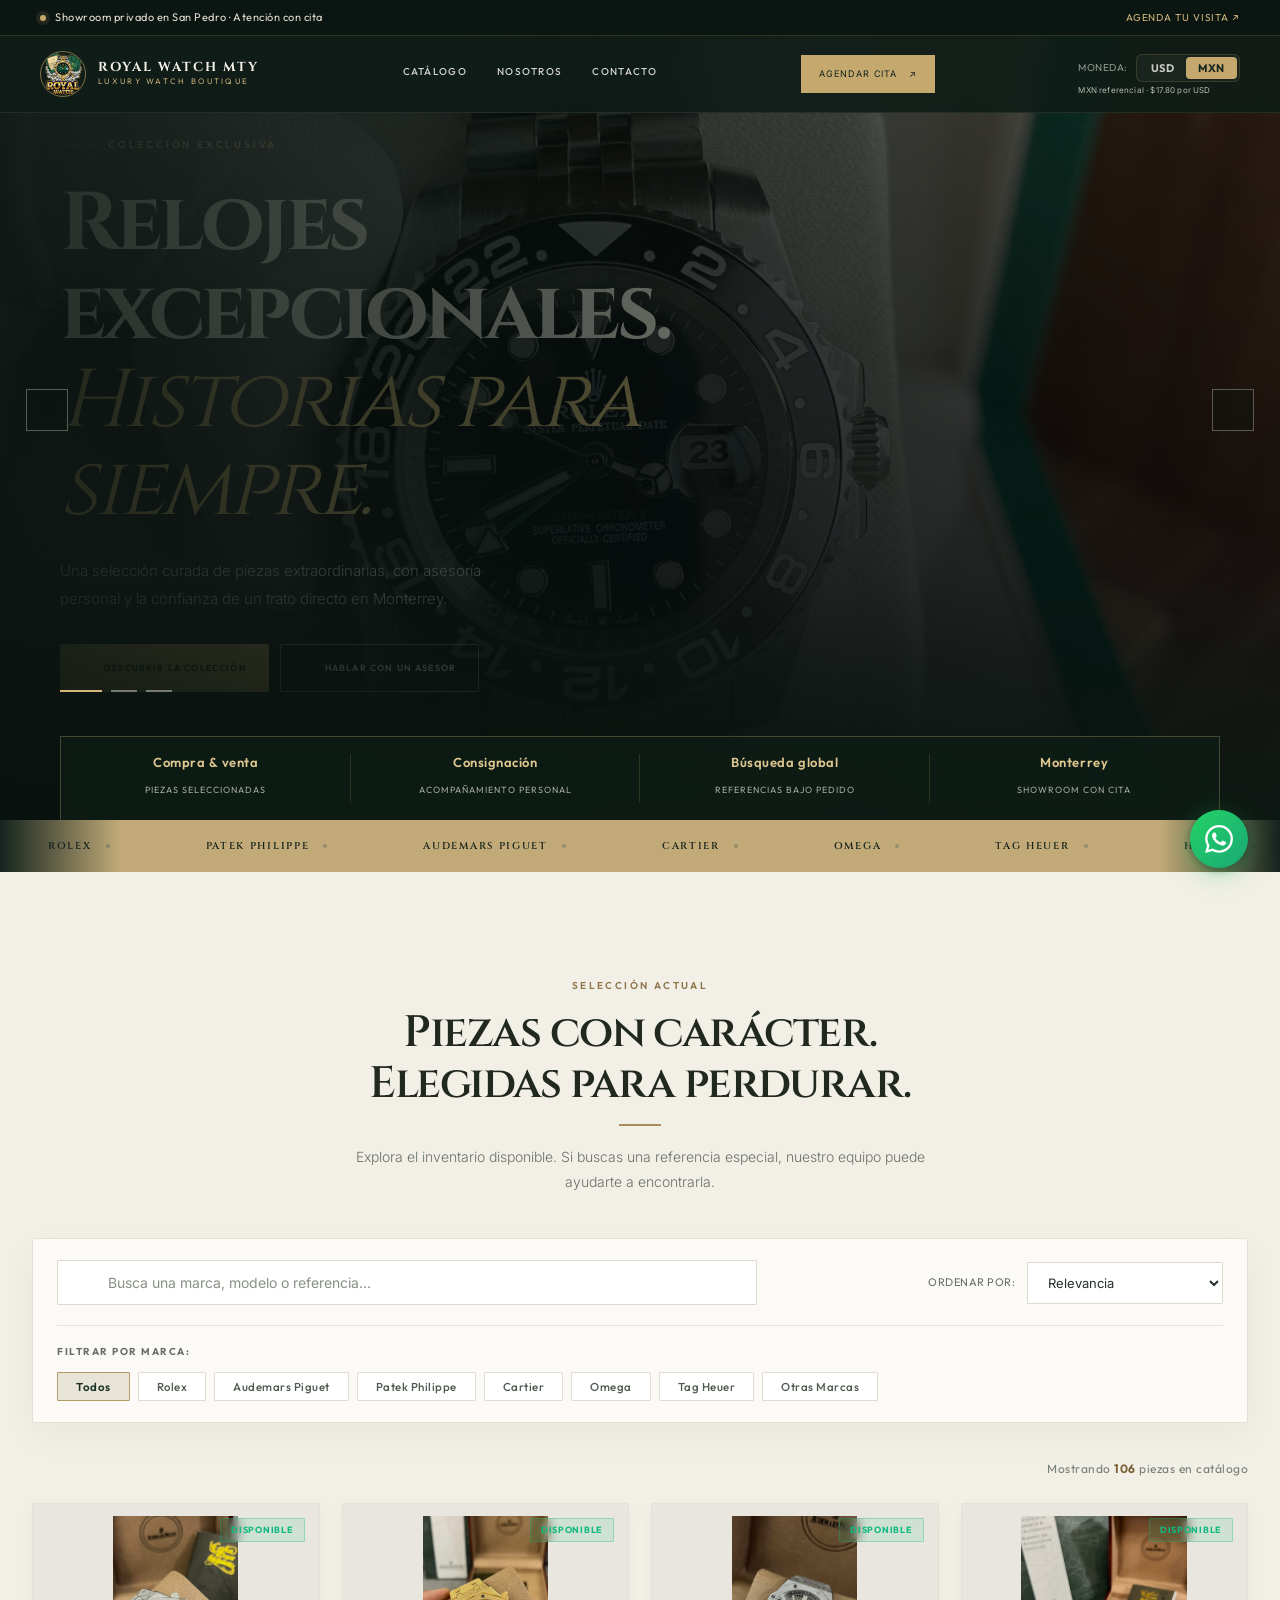
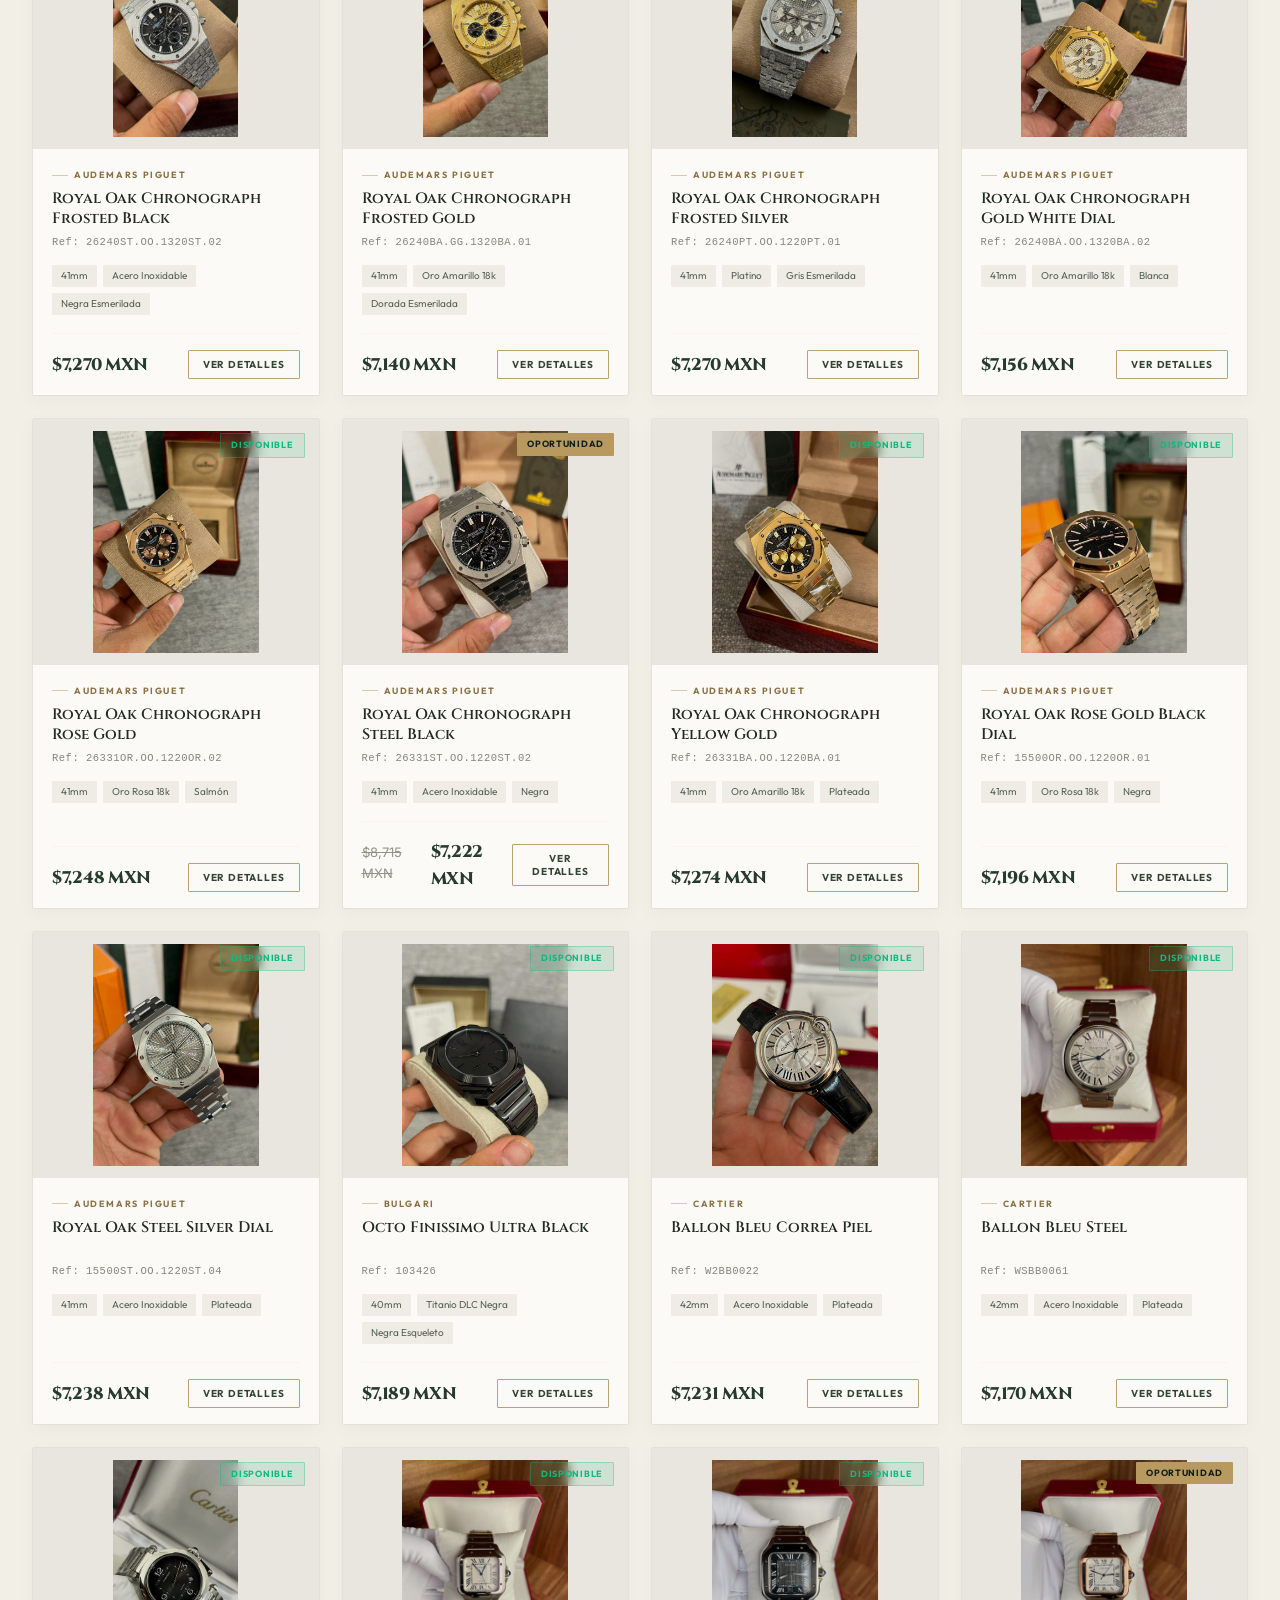
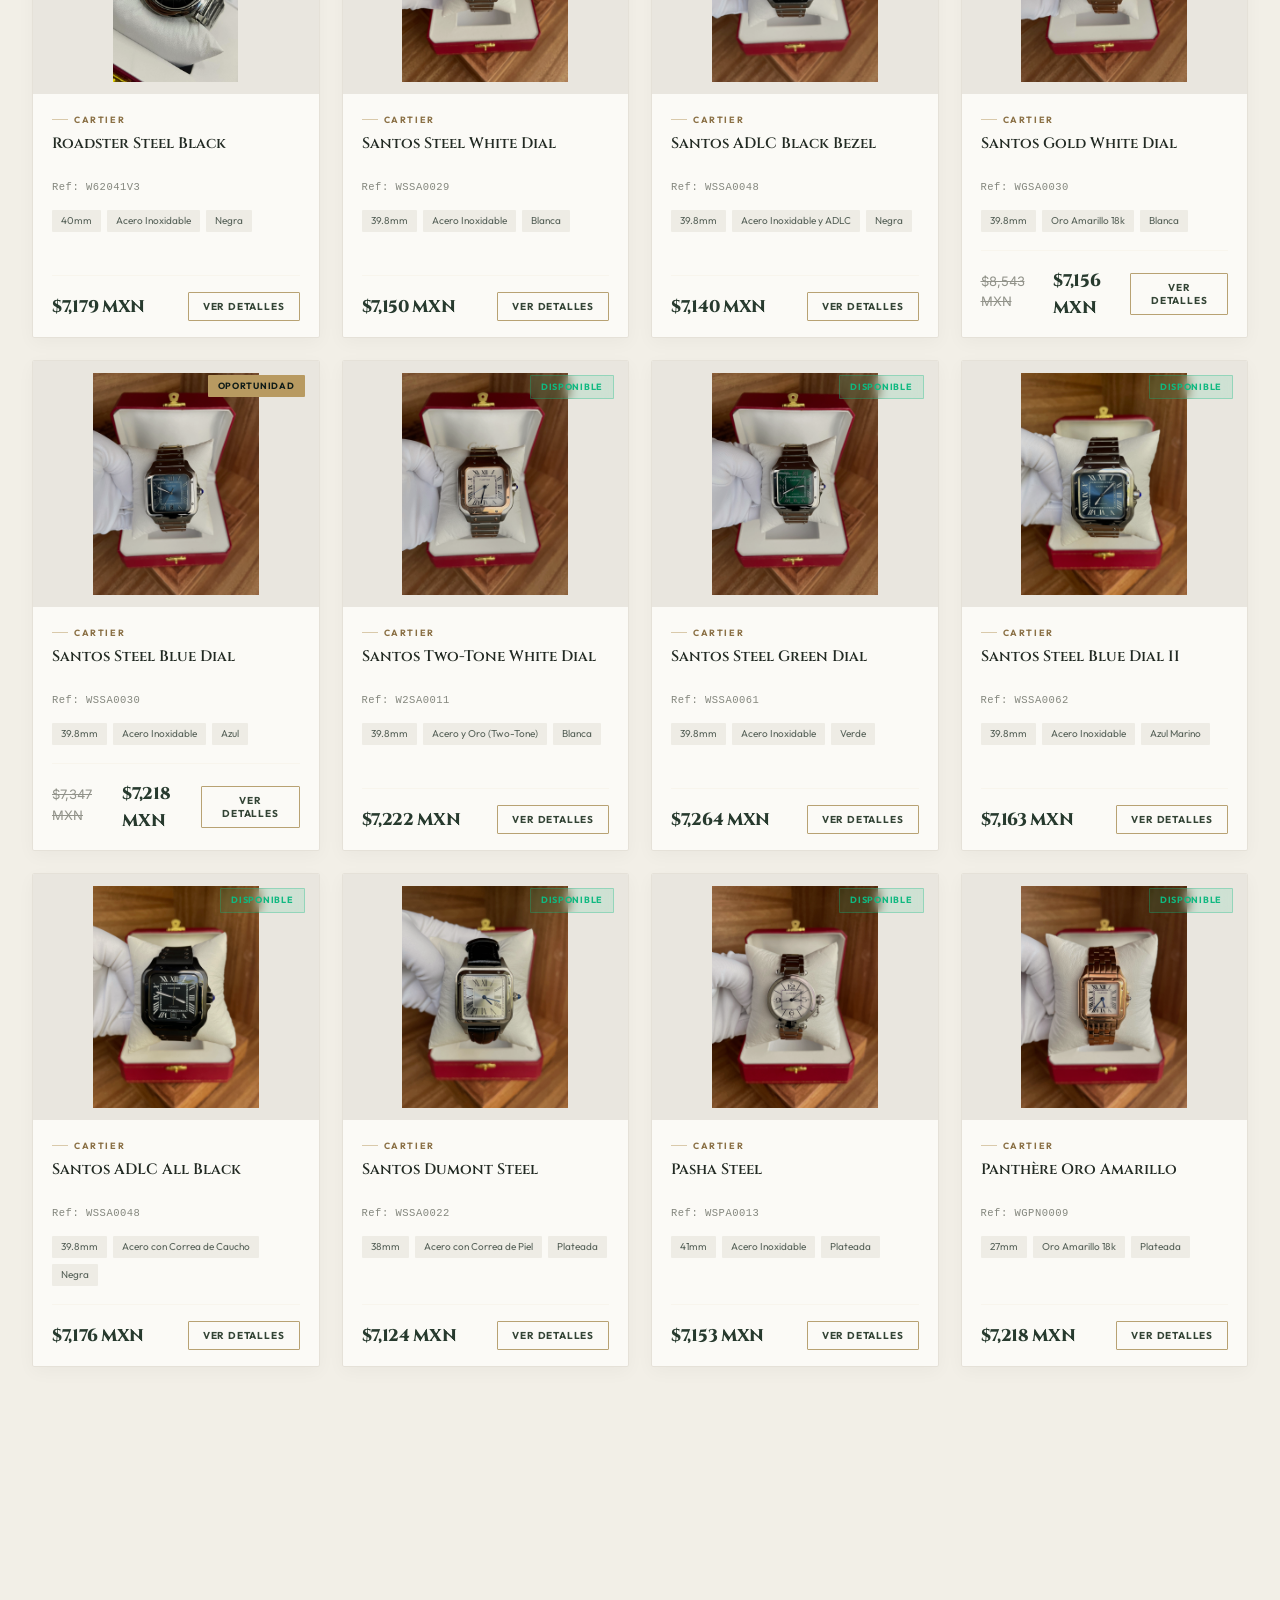
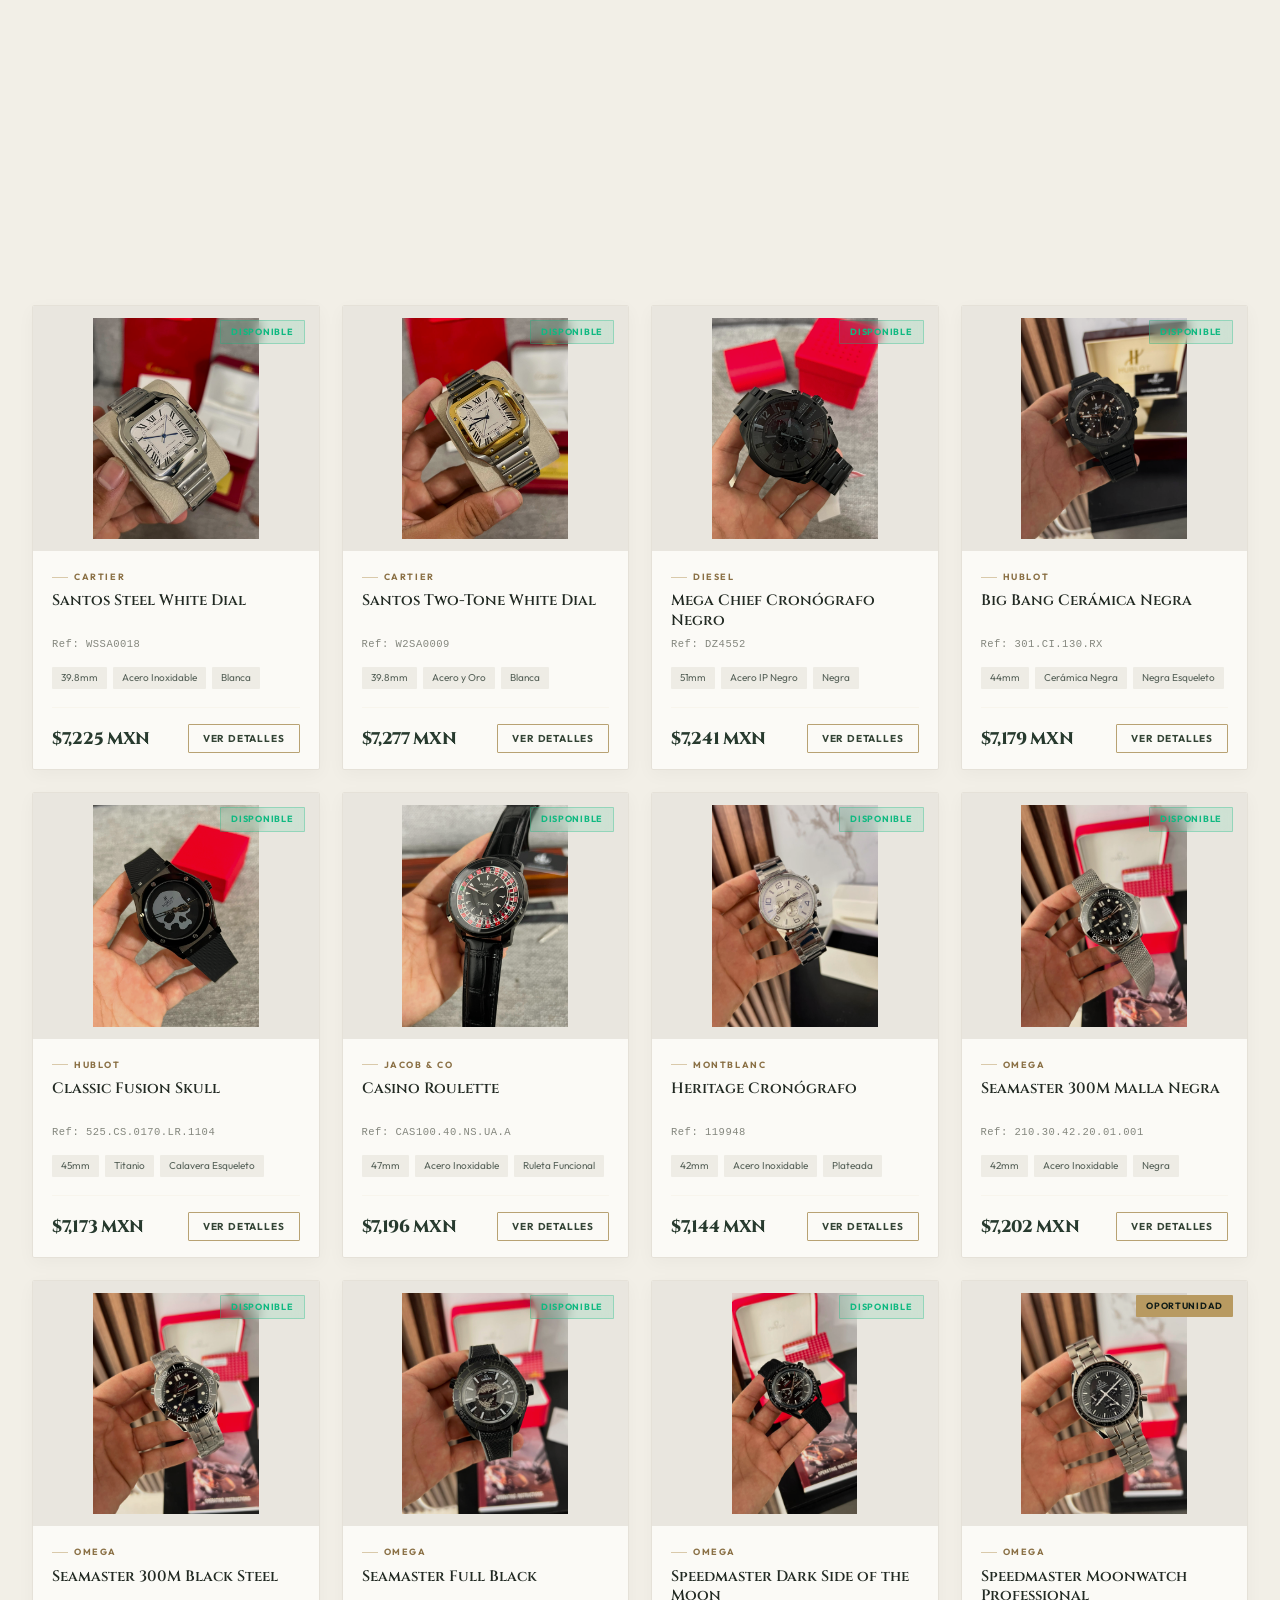
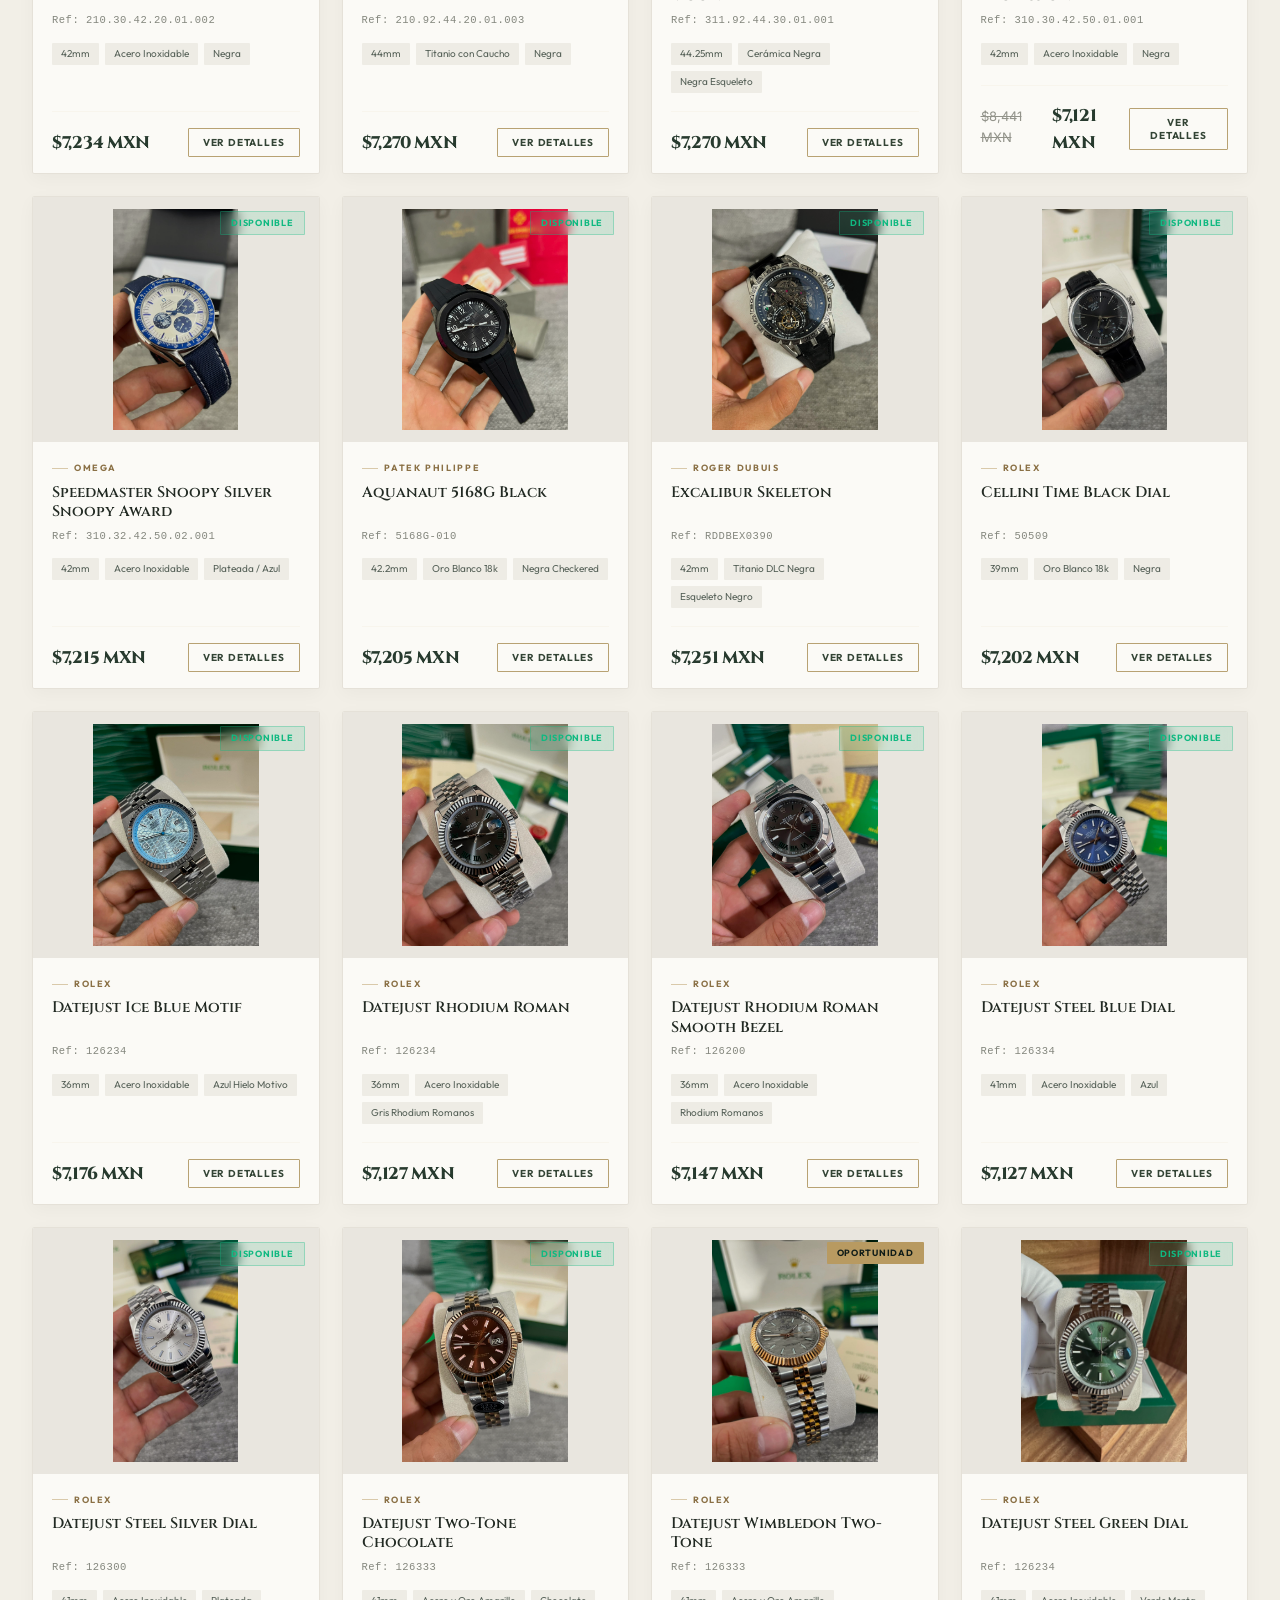
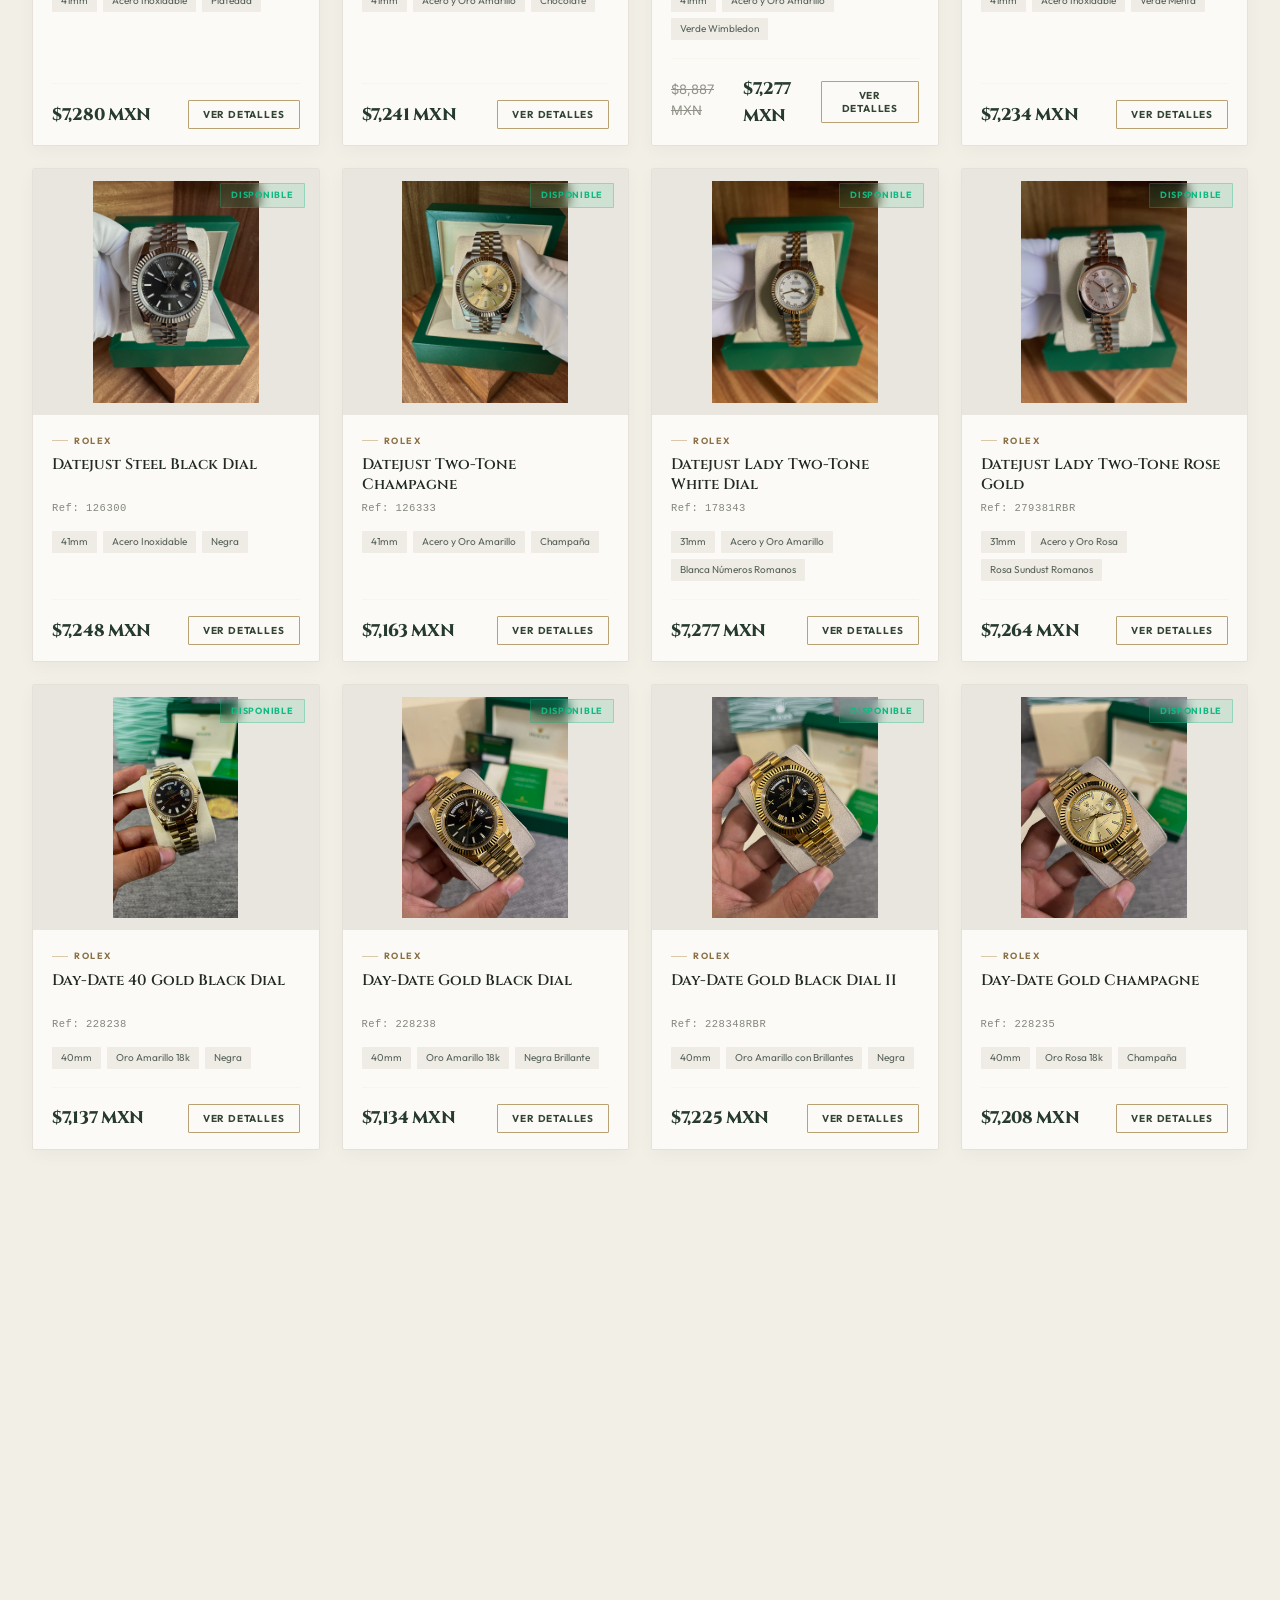
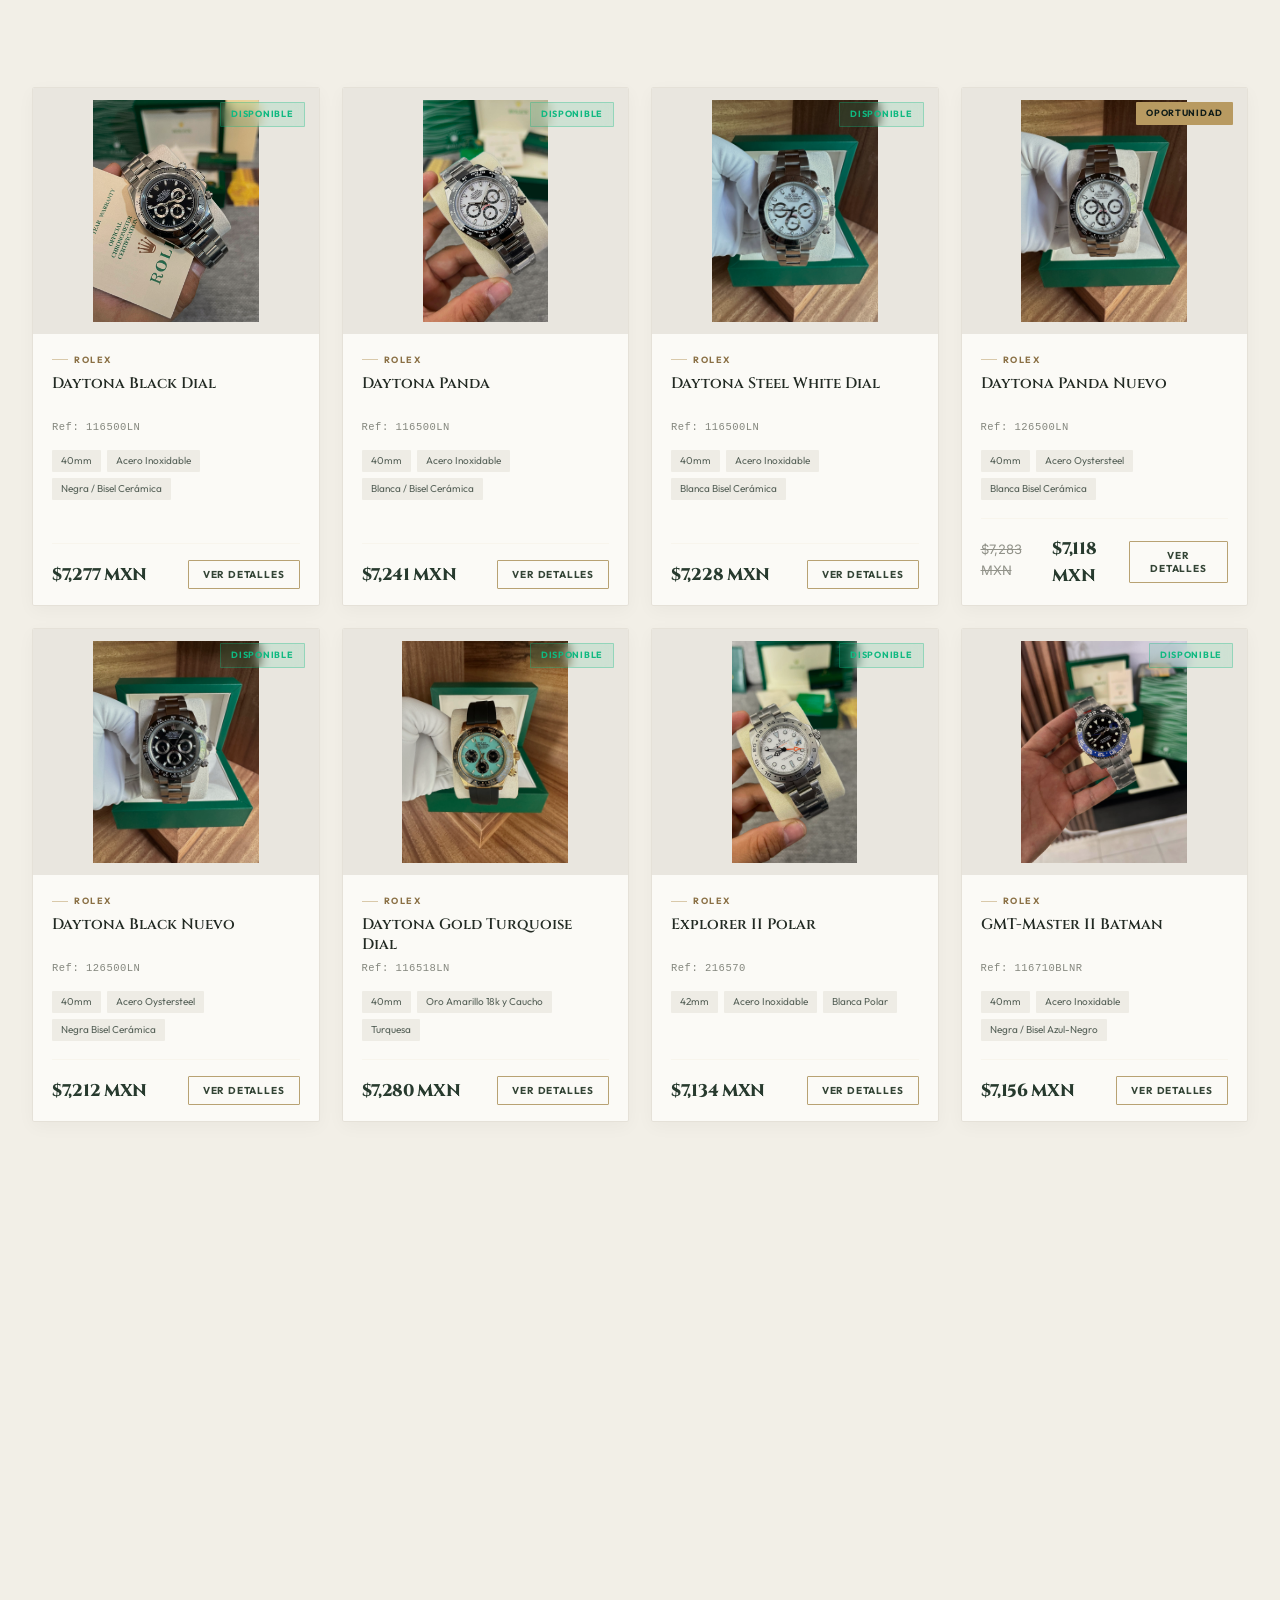
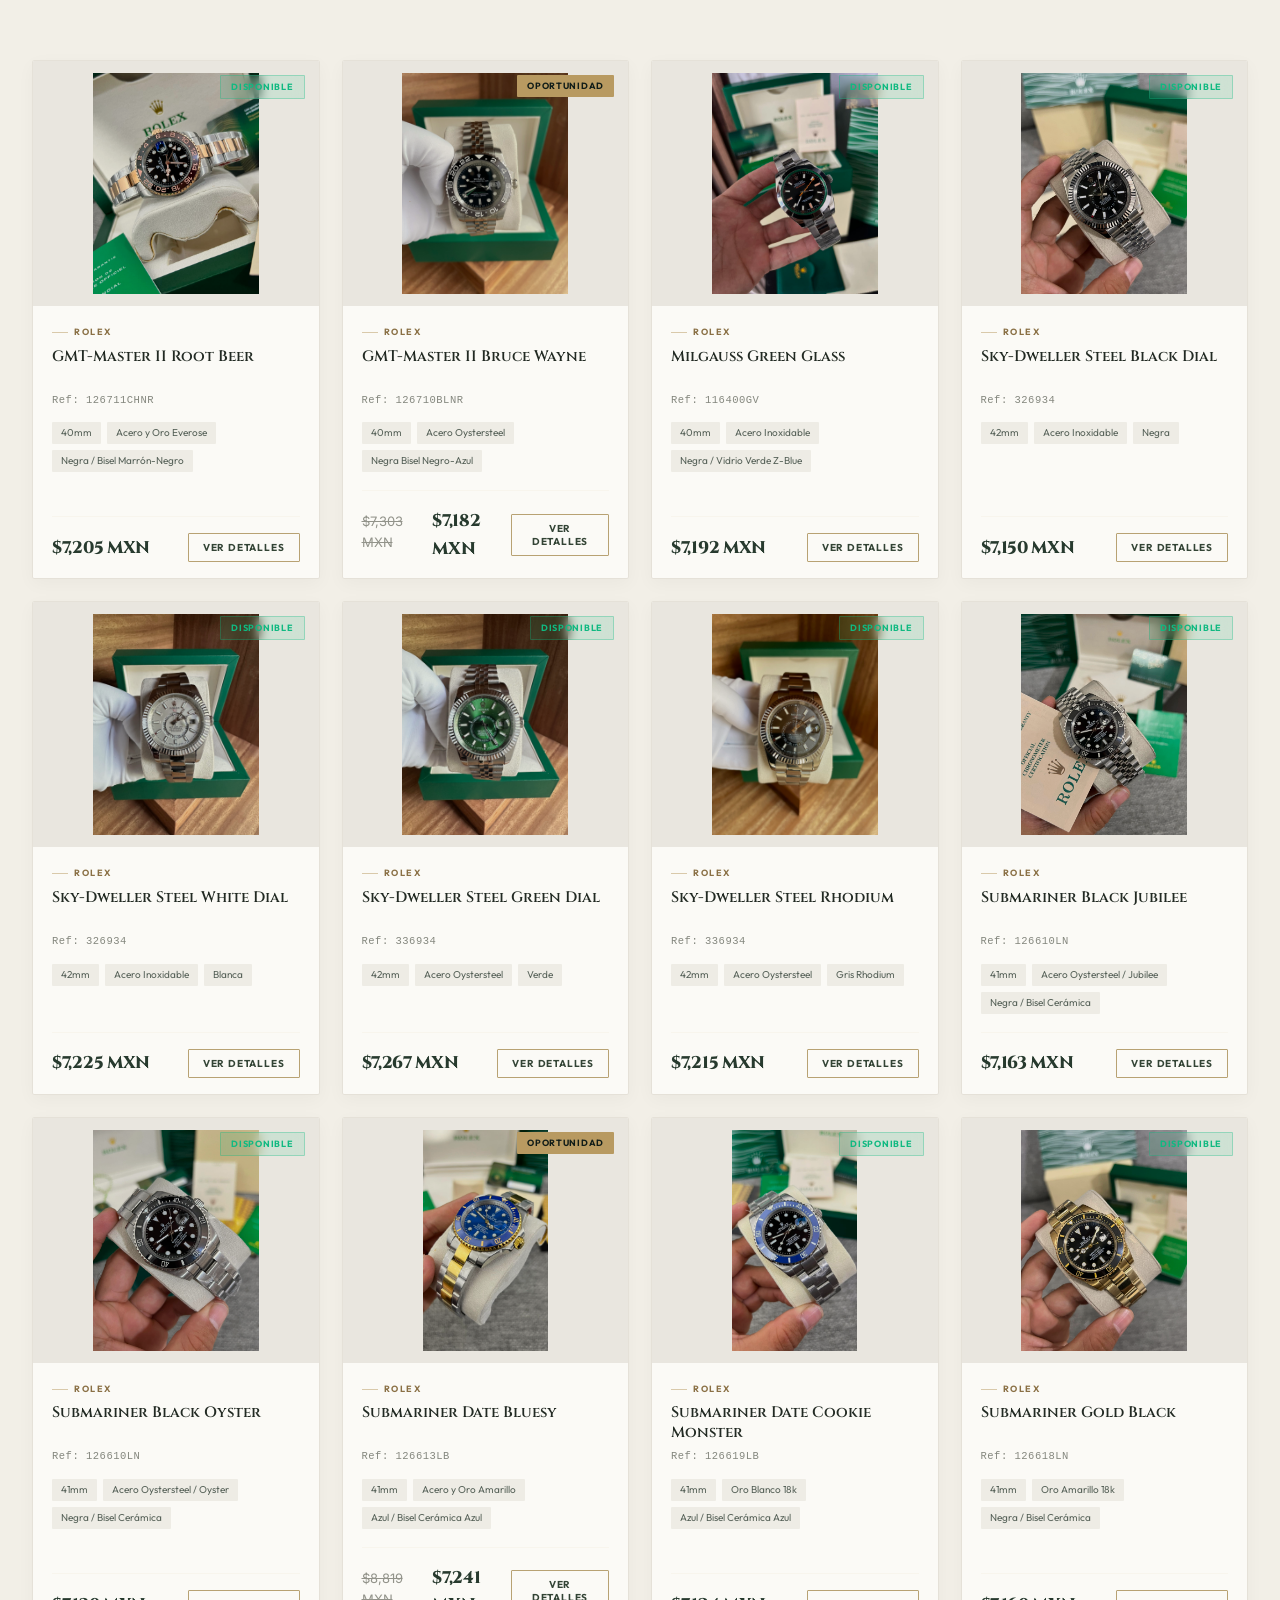
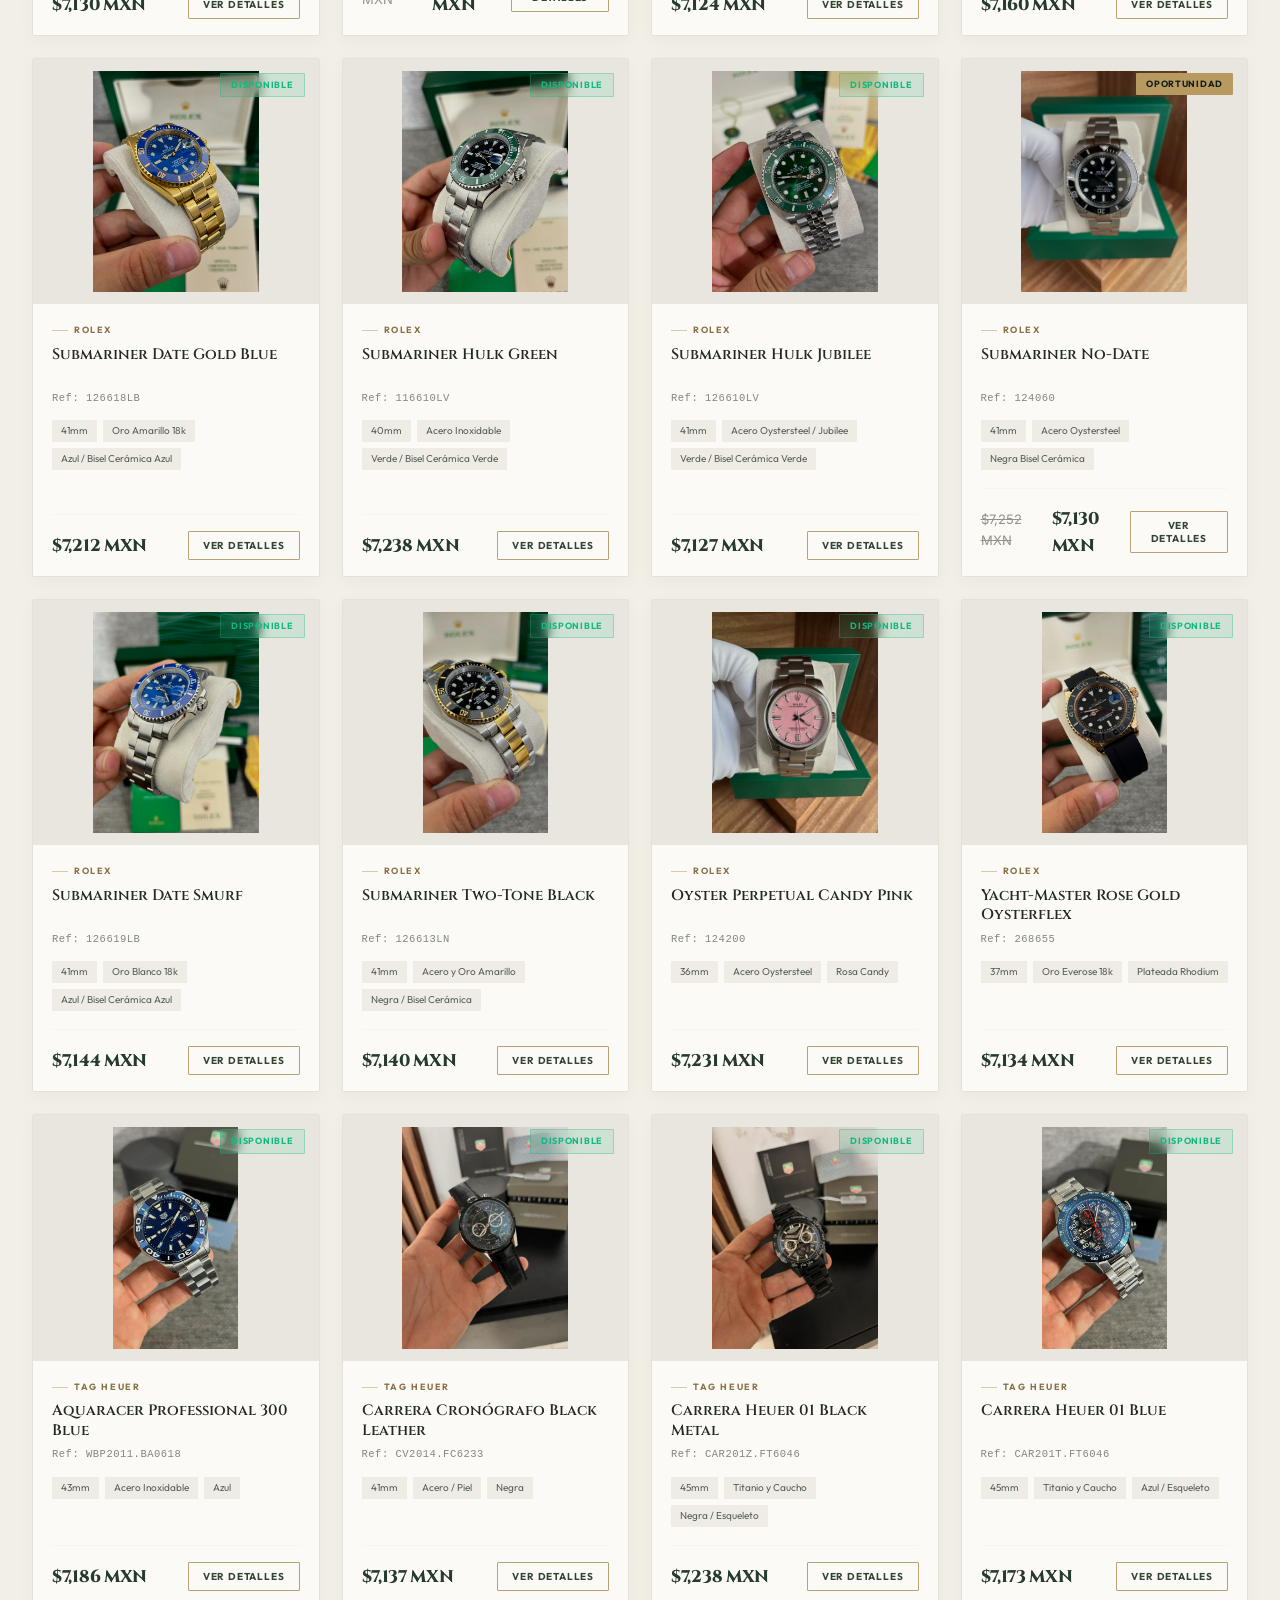
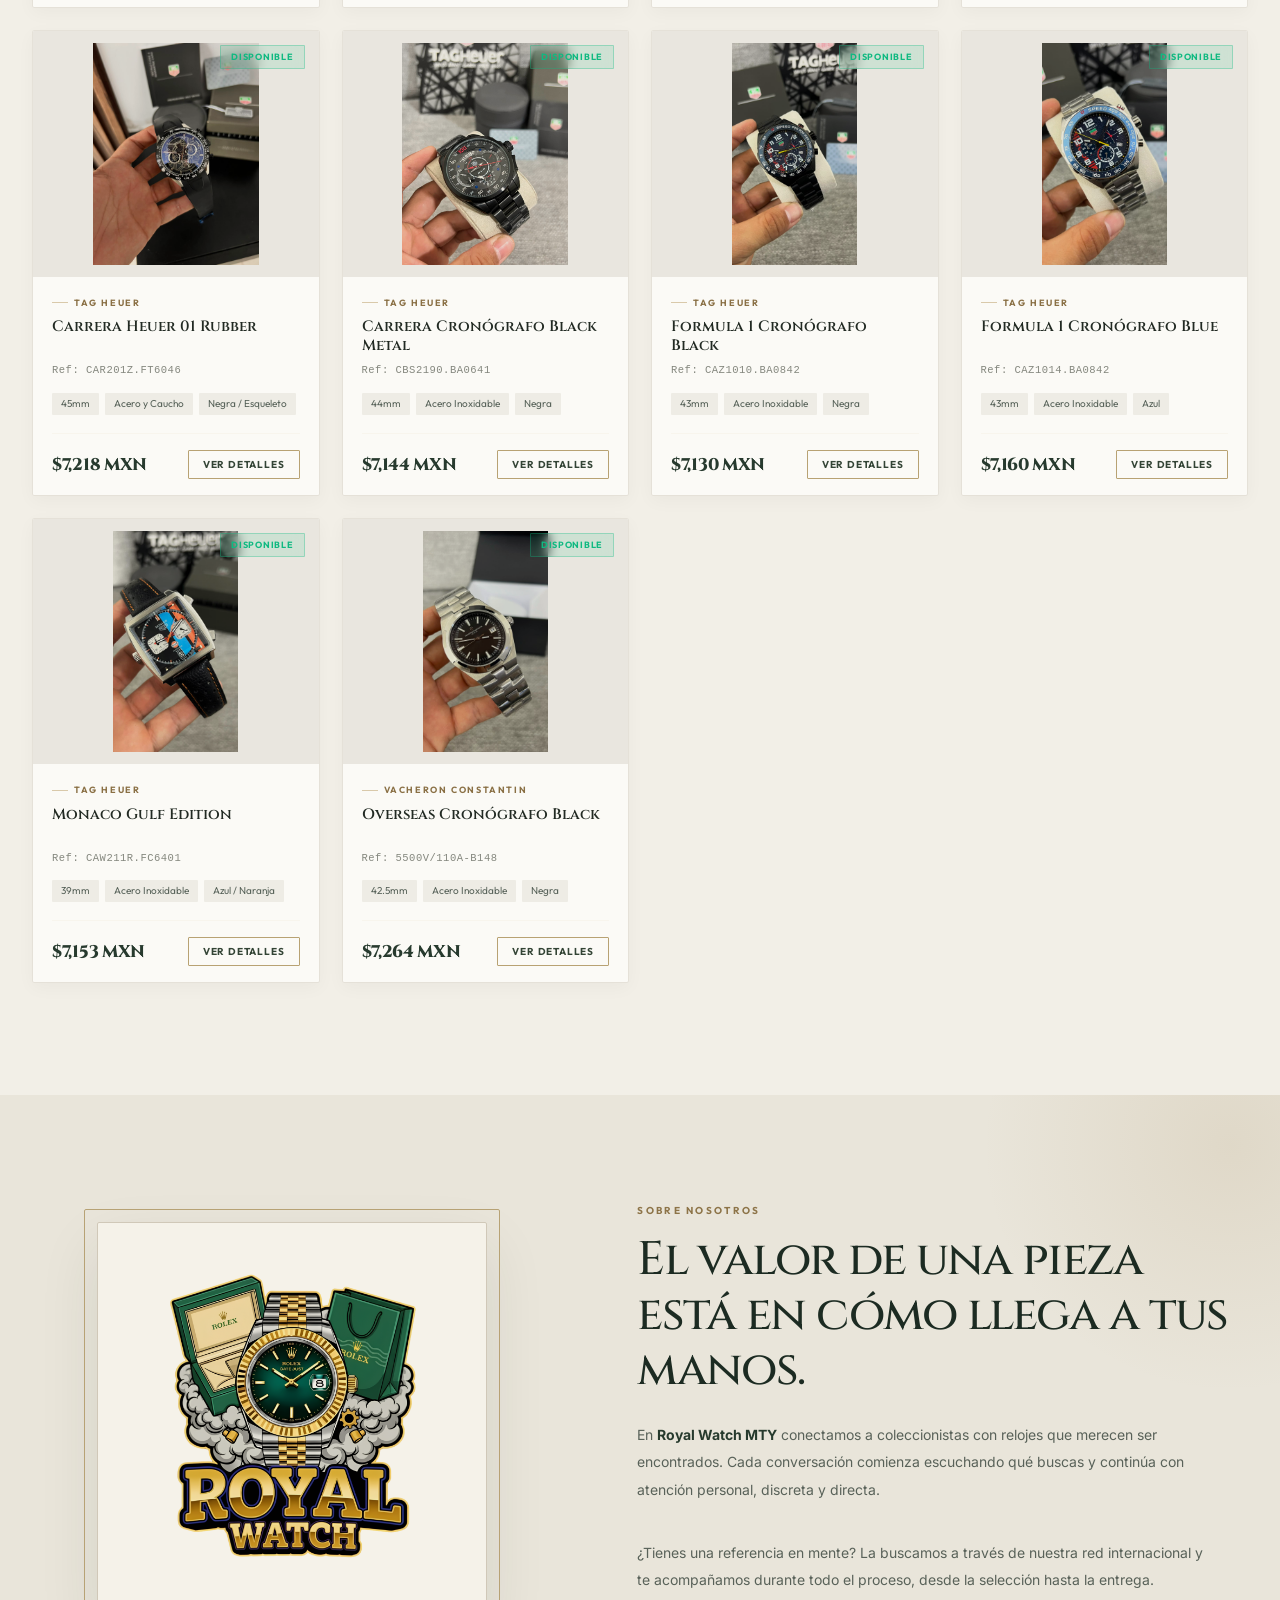
==== index.html @ 04e5599c "Correct MXN catalog pricing and improve storefront trust" ====
<!DOCTYPE html>
<html lang="es">
<head>
    <meta charset="UTF-8">
    <meta name="viewport" content="width=device-width, initial-scale=1.0">
    <title>Royal Watch MTY | Luxury Watch Boutique — Monterrey</title>
    <meta name="description" content="Compra, venta y consignación de relojes de lujo en Monterrey. Descubre piezas seleccionadas de Rolex, Cartier, Omega y más en Royal Watch MTY.">
    <meta name="theme-color" content="#10221d">
    <meta property="og:title" content="Royal Watch MTY | Relojes de colección">
    <meta property="og:description" content="Relojes excepcionales, seleccionados para acompañarte toda la vida.">
    <meta property="og:type" content="website">
    <link rel="stylesheet" href="store.css">
    <!-- Google Fonts -->
    <link rel="preconnect" href="https://fonts.googleapis.com">
    <link rel="preconnect" href="https://fonts.gstatic.com" crossorigin>
    <link href="https://fonts.googleapis.com/css2?family=Cinzel:wght@400;600;700;800&family=Inter:wght@300;400;500;600;700&family=Outfit:wght@300;400;500;600;700;800&display=swap" rel="stylesheet">
    <!-- Lucide Icons -->
    <script src="https://unpkg.com/lucide@latest"></script>
</head>
<body>

    <!-- Boutique announcement -->
    <div class="promo-bar" id="promo-bar">
        <div class="promo-bar-content">
            <span class="promo-bar-text"><span class="announcement-mark" aria-hidden="true"></span> Showroom privado en San Pedro · Atención con cita</span>
            <a class="announcement-link" href="https://api.whatsapp.com/send?phone=528121980008&amp;text=Hola,%20me%20gustaría%20agendar%20una%20cita." target="_blank" rel="noopener noreferrer">Agenda tu visita <span aria-hidden="true">↗</span></a>
        </div>
    </div>

    <!-- Top Bar / Header -->
    <header class="store-header" id="store-header">
        <div class="header-container">
            <a href="index.html" class="store-logo">
                <img src="royalwatch logo hd sin fondo.png" alt="Royal Watch MTY" class="logo-img">
                <div class="logo-text">
                    <h1>ROYAL WATCH MTY</h1>
                    <span>Luxury Watch Boutique</span>
                </div>
            </a>

            <!-- Navigation Menu -->
            <nav class="store-nav" aria-label="Navegación principal">
                <a href="#catalogo" class="nav-link">Catálogo</a>
                <a href="#nosotros" class="nav-link">Nosotros</a>
                <a href="#contacto" class="nav-link">Contacto</a>
            </nav>

            <a class="header-appointment" href="https://api.whatsapp.com/send?phone=528121980008&amp;text=Hola,%20quiero%20agendar%20una%20cita." target="_blank" rel="noopener noreferrer">Agendar cita <span aria-hidden="true">↗</span></a>

            <!-- Quick Settings -->
            <div class="header-settings">
                <!-- Currency Switcher -->
                <div class="currency-toggle-wrapper">
                    <span class="toggle-label">Moneda:</span>
                    <div class="currency-switch" id="currency-switch" role="group" aria-label="Moneda de precios">
                        <button type="button" class="currency-btn" data-currency="USD" aria-pressed="false">USD</button>
                        <button type="button" class="currency-btn active" data-currency="MXN" aria-pressed="true">MXN</button>
                    </div>
                    <span class="exchange-rate-note">MXN referencial · $17.80 por USD</span>
                </div>
            </div>
        </div>
    </header>

    <!-- Hero Section -->
    <section class="hero-section" id="hero-section">
        <!-- Particle canvas -->
        <canvas id="hero-canvas"></canvas>
        <!-- Gradient overlay -->
        <div class="hero-overlay"></div>

        <!-- Carousel Slider Wrapper -->
        <div class="hero-carousel" id="hero-carousel">
            <!-- Slide 1 -->
            <div class="carousel-slide active" style="background-image: linear-gradient(rgba(5, 5, 10, 0.45), rgba(5, 5, 10, 0.9)), url('relojes/Rolex_GMT-Master_II_Bruce_Wayne_Diagonal_2220.jpg');">
                <div class="hero-content">
                    <span class="hero-tagline">Colección Exclusiva</span>
                    <h2 class="hero-title">Relojes excepcionales.<br><em>Historias para siempre.</em></h2>
                    <p class="hero-subtitle">Una selección curada de piezas extraordinarias, con asesoría personal y la confianza de un trato directo en Monterrey.</p>
                    <div class="hero-actions">
                        <a href="#catalogo" class="btn-hero btn-gold">
                            <i data-lucide="grid" style="width:14px;height:14px;"></i>
                            Descubrir la colección
                        </a>
                        <a href="#contacto" class="btn-hero btn-outline">
                            <i data-lucide="calendar" style="width:14px;height:14px;"></i>
                            Hablar con un asesor
                        </a>
                    </div>
                </div>
            </div>

            <!-- Slide 2 -->
            <div class="carousel-slide" style="background-image: linear-gradient(rgba(5, 5, 10, 0.45), rgba(5, 5, 10, 0.9)), url('relojes/AP_Royal_Oak_Chrono_Steel_Black_Diagonal_77.jpeg');">
                <div class="hero-content">
                    <span class="hero-tagline">Búsqueda Personalizada</span>
                    <h2 class="hero-title">Sourcing Express<br>Bajo Pedido</h2>
                    <p class="hero-subtitle">¿Buscas una pieza específica? La conseguimos de inmediato mediante nuestra red internacional en tiempo récord con seguridad absoluta.</p>
                    <div class="hero-actions">
                        <a href="https://api.whatsapp.com/send?phone=528121980008&text=Hola,%20busco%20ayuda%20para%20conseguir%20un%20reloj%20específico." target="_blank" rel="noopener noreferrer" class="btn-hero btn-gold">
                            <i data-lucide="search" style="width:14px;height:14px;"></i>
                            Solicitar Reloj
                        </a>
                        <a href="#nosotros" class="btn-hero btn-outline">
                            Ver Nuestro Servicio
                        </a>
                    </div>
                </div>
            </div>

            <!-- Slide 3 -->
            <div class="carousel-slide" style="background-image: linear-gradient(rgba(5, 5, 10, 0.45), rgba(5, 5, 10, 0.9)), url('relojes/Cartier_Santos_Steel_Blue_Dial_Diagonal_2042.jpg');">
                <div class="hero-content">
                    <span class="hero-tagline">Máxima Confianza</span>
                    <h2 class="hero-title">Pago Contra Entrega<br>& Envíos Asegurados</h2>
                    <p class="hero-subtitle">Entregas seguras con pago al recibir en Monterrey, Nuevo León. Envíos express blindados a nivel nacional a través de DHL Express.</p>
                    <div class="hero-actions">
                        <a href="https://api.whatsapp.com/send?phone=528121980008&text=Hola,%20me%20gustaría%20saber%20más%20sobre%20los%20métodos%20de%20entrega." target="_blank" rel="noopener noreferrer" class="btn-hero btn-gold">
                            <i data-lucide="message-circle" style="width:14px;height:14px;"></i>
                            Consultar Entregas
                        </a>
                        <a href="#contacto" class="btn-hero btn-outline">
                            <i data-lucide="map-pin" style="width:14px;height:14px;"></i>
                            Showroom Previa Cita
                        </a>
                    </div>
                </div>
            </div>
        </div>

        <!-- Carousel Controls -->
        <button class="carousel-control prev" id="hero-prev" aria-label="Anterior slide"><i data-lucide="chevron-left"></i></button>
        <button class="carousel-control next" id="hero-next" aria-label="Siguiente slide"><i data-lucide="chevron-right"></i></button>

        <!-- Carousel Indicators (Dots) -->
        <div class="carousel-dots" id="hero-dots" role="group" aria-label="Elegir diapositiva">
            <button type="button" class="dot active" data-slide="0" aria-label="Mostrar diapositiva 1" aria-pressed="true"></button>
            <button type="button" class="dot" data-slide="1" aria-label="Mostrar diapositiva 2" aria-pressed="false"></button>
            <button type="button" class="dot" data-slide="2" aria-label="Mostrar diapositiva 3" aria-pressed="false"></button>
        </div>

        <!-- Service highlights -->
        <div class="hero-stats" role="group" aria-label="Servicios de Royal Watch MTY">
            <div class="hero-stat-item"><span class="stat-number">Compra &amp; venta</span><span class="stat-label">Piezas seleccionadas</span></div>
            <div class="hero-stat-item"><span class="stat-number">Consignación</span><span class="stat-label">Acompañamiento personal</span></div>
            <div class="hero-stat-item"><span class="stat-number">Búsqueda global</span><span class="stat-label">Referencias bajo pedido</span></div>
            <div class="hero-stat-item"><span class="stat-number">Monterrey</span><span class="stat-label">Showroom con cita</span></div>
        </div>
    </section>

    <!-- Brand Marquee -->
    <div class="marquee-section" aria-hidden="true">
        <div class="marquee-track" id="marquee-track">
            <span class="marquee-item">ROLEX <span class="marquee-dot"></span></span>
            <span class="marquee-item">PATEK PHILIPPE <span class="marquee-dot"></span></span>
            <span class="marquee-item">AUDEMARS PIGUET <span class="marquee-dot"></span></span>
            <span class="marquee-item">CARTIER <span class="marquee-dot"></span></span>
            <span class="marquee-item">OMEGA <span class="marquee-dot"></span></span>
            <span class="marquee-item">TAG HEUER <span class="marquee-dot"></span></span>
            <span class="marquee-item">HUBLOT <span class="marquee-dot"></span></span>
            <span class="marquee-item">IWC <span class="marquee-dot"></span></span>
            <span class="marquee-item">PANERAI <span class="marquee-dot"></span></span>
            <span class="marquee-item">BREITLING <span class="marquee-dot"></span></span>
            <!-- Duplicated for seamless loop -->
            <span class="marquee-item">ROLEX <span class="marquee-dot"></span></span>
            <span class="marquee-item">PATEK PHILIPPE <span class="marquee-dot"></span></span>
            <span class="marquee-item">AUDEMARS PIGUET <span class="marquee-dot"></span></span>
            <span class="marquee-item">CARTIER <span class="marquee-dot"></span></span>
            <span class="marquee-item">OMEGA <span class="marquee-dot"></span></span>
            <span class="marquee-item">TAG HEUER <span class="marquee-dot"></span></span>
            <span class="marquee-item">HUBLOT <span class="marquee-dot"></span></span>
            <span class="marquee-item">IWC <span class="marquee-dot"></span></span>
            <span class="marquee-item">PANERAI <span class="marquee-dot"></span></span>
            <span class="marquee-item">BREITLING <span class="marquee-dot"></span></span>
        </div>
    </div>

    <!-- Catalog Section -->
    <section class="catalog-section" id="catalogo">
        <div class="catalog-container">
            <div class="section-title-wrapper reveal">
                <span class="catalog-kicker">Selección actual</span>
                <h3 class="section-title">Piezas con carácter.<br>Elegidas para perdurar.</h3>
                <div class="gold-line"></div>
                <p class="section-subtitle">Explora el inventario disponible. Si buscas una referencia especial, nuestro equipo puede ayudarte a encontrarla.</p>
            </div>

            <!-- Search & Filters -->
            <div class="filters-card reveal">
                <!-- Search and Order Row -->
                <div class="filters-row-main">
                    <div class="search-box-wrapper">
                        <i data-lucide="search" class="search-icon"></i>
                        <input type="search" id="store-search" aria-label="Buscar relojes por marca, modelo o referencia" placeholder="Busca una marca, modelo o referencia...">
                    </div>
                    <div class="sort-box-wrapper">
                        <label for="store-sort">Ordenar por:</label>
                        <select id="store-sort">
                            <option value="default">Relevancia</option>
                            <option value="price-asc">Precio: Menor a Mayor</option>
                            <option value="price-desc">Precio: Mayor a Menor</option>
                            <option value="brand-asc">Marca: A - Z</option>
                        </select>
                    </div>
                </div>

                <!-- Brand Tags Row -->
                <div class="brands-filter-row">
                    <span class="filter-title">Filtrar por Marca:</span>
                    <div class="brand-tags-container" id="brand-tags-container">
                        <button type="button" class="brand-tag active" data-brand="Todos" aria-pressed="true">Todos</button>
                        <button type="button" class="brand-tag" data-brand="Rolex" aria-pressed="false">Rolex</button>
                        <button type="button" class="brand-tag" data-brand="Audemars Piguet" aria-pressed="false">Audemars Piguet</button>
                        <button type="button" class="brand-tag" data-brand="Patek Philippe" aria-pressed="false">Patek Philippe</button>
                        <button type="button" class="brand-tag" data-brand="Cartier" aria-pressed="false">Cartier</button>
                        <button type="button" class="brand-tag" data-brand="Omega" aria-pressed="false">Omega</button>
                        <button type="button" class="brand-tag" data-brand="Tag Heuer" aria-pressed="false">Tag Heuer</button>
                        <button type="button" class="brand-tag" data-brand="Otros" aria-pressed="false">Otras Marcas</button>
                    </div>
                </div>
            </div>

            <!-- Inventory Counter -->
            <div class="catalog-info-bar">
                <span aria-live="polite" aria-atomic="true">Mostrando <strong id="catalog-count">0</strong> piezas en catálogo</span>
            </div>

            <!-- Products Grid -->
            <div class="store-grid" id="store-grid">
                <!-- Watch Cards Injected Dynamically by store.js -->
            </div>
        </div>
    </section>

    <!-- About Us Section -->
    <section class="about-section" id="nosotros">
        <div class="about-container">
            <div class="about-grid">
                <div class="about-image-side reveal">
                    <div class="about-logo-card">
                        <img src="royalwatch logo hd sin fondo.png" alt="Royal Watch MTY" class="about-logo-img">
                    </div>
                </div>
                <div class="about-text-side reveal">
                    <span class="sub-tag">Sobre Nosotros</span>
                    <h3>El valor de una pieza está en cómo llega a tus manos.</h3>
                    <p>En <strong>Royal Watch MTY</strong> conectamos a coleccionistas con relojes que merecen ser encontrados. Cada conversación comienza escuchando qué buscas y continúa con atención personal, discreta y directa.</p>
                    <p>¿Tienes una referencia en mente? La buscamos a través de nuestra red internacional y te acompañamos durante todo el proceso, desde la selección hasta la entrega.</p>
                </div>
            </div>

            <!-- Service Cards Row -->
            <div class="services-title-row reveal" style="margin-top: 60px; text-align: center;">
                <h4 style="font-family: var(--font-heading); color: var(--accent-gold); letter-spacing: 2px; text-transform: uppercase; font-size: 18px; margin-bottom: 8px;">Servicios Premium</h4>
                <p style="color: var(--text-secondary); font-size: 13px; max-width: 500px; margin: 0 auto;">Ofrecemos una experiencia de compra diseñada para tu total tranquilidad y seguridad.</p>
            </div>
            
            <div class="services-cards-grid reveal">
                <div class="service-card">
                    <div class="service-card-icon">
                        <i data-lucide="search-code"></i>
                    </div>
                    <h4>Sourcing Global</h4>
                    <p>Ubicamos y conseguimos cualquier pieza exclusiva a través de nuestra red internacional de contactos en tiempo récord.</p>
                    <span class="card-accent-badge">Bajo Pedido</span>
                </div>

                <div class="service-card">
                    <div class="service-card-icon">
                        <i data-lucide="handshake"></i>
                    </div>
                    <h4>Pago Contra Entrega</h4>
                    <p>Recibe de forma física y paga de manera segura en Monterrey y área metropolitana. Confianza absoluta y trato directo.</p>
                    <span class="card-accent-badge">Local (MTY)</span>
                </div>

                <div class="service-card">
                    <div class="service-card-icon">
                        <i data-lucide="truck"></i>
                    </div>
                    <h4>Envíos DHL Express</h4>
                    <p>Envíos asegurados y blindados a todo México a través de DHL Express. Cobertura completa y entrega al día siguiente.</p>
                    <span class="card-accent-badge">Nacional (México)</span>
                </div>
            </div>
        </div>
    </section>

    <!-- Contact & Footer -->
    <footer class="store-footer" id="contacto">
        <div class="footer-container">
            <div class="footer-grid">
                <div class="footer-info">
                    <img src="royalwatch logo hd sin fondo.png" alt="Royal Watch Logo" class="footer-logo">
                    <h4>ROYAL WATCH MTY</h4>
                    <p>Luxury Watch Boutique &amp; Private Showroom</p>
                    <p class="location-text"><i data-lucide="map-pin"></i> San Pedro Garza García, N.L. (Previa Cita)</p>
                </div>
                <div class="footer-links">
                    <h5>Enlaces</h5>
                    <a href="#catalogo">Catálogo de Relojes</a>
                    <a href="#nosotros">Sobre Nosotros</a>
                    <a href="#contacto">Contacto Oficial</a>
                </div>
                <div class="footer-contact">
                    <h5>Contacto Directo</h5>
                    <a href="https://api.whatsapp.com/send?phone=528121980008" target="_blank" rel="noopener noreferrer" class="contact-btn wa-btn">
                        <i data-lucide="message-circle"></i> Escríbenos en WhatsApp
                    </a>
                    <p class="tel-number"><i data-lucide="phone"></i> 81 2198 0008</p>
                    <p class="email-address"><i data-lucide="mail"></i> contacto@royalwatchmty.com</p>
                </div>
            </div>
            
            <div class="footer-bottom">
                <p>&copy; 2026 Royal Watch MTY. Todos los derechos reservados. Las marcas registradas e imágenes de relojes pertenecen a sus respectivos fabricantes.</p>
            </div>
        </div>
    </footer>

    <!-- Floating WhatsApp Button -->
    <div class="whatsapp-float" id="wa-float">
        <span class="wa-tooltip">¡Escríbenos ahora!</span>
        <a href="https://api.whatsapp.com/send?phone=528121980008&text=Hola%2C%20me%20interesa%20conocer%20su%20catálogo%20de%20relojes." 
           target="_blank" 
           class="whatsapp-float-btn"
           aria-label="Contactar por WhatsApp"
           id="wa-float-btn">
            <svg viewBox="0 0 24 24" xmlns="http://www.w3.org/2000/svg">
                <path d="M17.472 14.382c-.297-.149-1.758-.867-2.03-.967-.273-.099-.471-.148-.67.15-.197.297-.767.966-.94 1.164-.173.199-.347.223-.644.075-.297-.15-1.255-.463-2.39-1.475-.883-.788-1.48-1.761-1.653-2.059-.173-.297-.018-.458.13-.606.134-.133.298-.347.446-.52.149-.174.198-.298.298-.497.099-.198.05-.371-.025-.52-.075-.149-.669-1.612-.916-2.207-.242-.579-.487-.5-.669-.51-.173-.008-.371-.01-.57-.01-.198 0-.52.074-.792.372-.272.297-1.04 1.016-1.04 2.479 0 1.462 1.065 2.875 1.213 3.074.149.198 2.096 3.2 5.077 4.487.709.306 1.262.489 1.694.625.712.227 1.36.195 1.871.118.571-.085 1.758-.719 2.006-1.413.248-.694.248-1.289.173-1.413-.074-.124-.272-.198-.57-.347m-5.421 7.403h-.004a9.87 9.87 0 01-5.031-1.378l-.361-.214-3.741.982.998-3.648-.235-.374a9.86 9.86 0 01-1.51-5.26c.001-5.45 4.436-9.884 9.888-9.884 2.64 0 5.122 1.03 6.988 2.898a9.825 9.825 0 012.893 6.994c-.003 5.45-4.437 9.884-9.885 9.884m8.413-18.297A11.815 11.815 0 0012.05 0C5.495 0 .16 5.335.157 11.892c0 2.096.547 4.142 1.588 5.945L.057 24l6.305-1.654a11.882 11.882 0 005.683 1.448h.005c6.554 0 11.89-5.335 11.893-11.893a11.821 11.821 0 00-3.48-8.413z"/>
            </svg>
        </a>
    </div>

    <!-- Lightbox Modal for Product Details -->
    <div class="modal-overlay" id="product-modal" aria-hidden="true">
        <div class="modal-container" role="dialog" aria-modal="true" aria-labelledby="modal-model" tabindex="-1">
            <button type="button" class="modal-close-btn" id="modal-close" aria-label="Cerrar detalles de la pieza"><i data-lucide="x"></i></button>
            <div class="modal-content-grid">
                <!-- Image Column -->
                <div class="modal-image-col">
                    <div class="modal-img-main-wrapper">
                        <button type="button" class="modal-gallery-arrow prev" id="modal-gallery-prev" aria-label="Foto anterior"><i data-lucide="chevron-left"></i></button>
                        <div class="modal-img-viewport">
                            <img src="" alt="Reloj" class="modal-main-img" id="modal-img">
                        </div>
                        <button type="button" class="modal-gallery-arrow next" id="modal-gallery-next" aria-label="Siguiente foto"><i data-lucide="chevron-right"></i></button>
                    </div>
                    <!-- Gallery Thumbnails -->
                    <div class="modal-thumbnails-wrapper" id="modal-thumbnails-wrapper">
                        <div class="modal-thumbnails-track" id="modal-thumbnails-track">
                            <!-- Injected dynamically by store.js -->
                        </div>
                    </div>
                </div>
                
                <!-- Info Column -->
                <div class="modal-info-col">
                    <span class="modal-brand" id="modal-brand">ROLEX</span>
                    <h4 class="modal-model" id="modal-model">Submariner Date 126610LN</h4>
                    <p class="modal-ref-code">Ref: <span id="modal-ref">126610LN</span></p>
                    
                    <div class="modal-price-box">
                        <span class="price-label" id="modal-price-label">Inversión Especial</span>
                        <div class="modal-price-container">
                            <span class="modal-price-original" id="modal-price-original" style="display: none;"></span>
                            <span class="modal-price-value" id="modal-price">—</span>
                        </div>
                    </div>

                    <!-- Watch Specs -->
                    <div class="modal-specs-box">
                        <h5>Especificaciones Técnicas</h5>
                        <table class="specs-table">
                            <tr>
                                <td class="spec-label">Diámetro Caja</td>
                                <td class="spec-value" id="modal-spec-medida">41mm</td>
                            </tr>
                            <tr>
                                <td class="spec-label">Material de Caja</td>
                                <td class="spec-value" id="modal-spec-material">Acero Oystersteel</td>
                            </tr>
                            <tr>
                                <td class="spec-label">Carátula / Bisel</td>
                                <td class="spec-value" id="modal-spec-caratula">Negra</td>
                            </tr>
                            <tr>
                                <td class="spec-label">Movimiento</td>
                                <td class="spec-value" id="modal-spec-movimiento">Automático (Cal. 3235)</td>
                            </tr>
                            <tr>
                                <td class="spec-label">Estatus</td>
                                <td class="spec-value"><span class="modal-status-badge status-disponible" id="modal-spec-status">Disponible</span></td>
                            </tr>
                        </table>
                    </div>

                    <p class="modal-availability-note" id="modal-availability-note" aria-live="polite">Confirma disponibilidad y precio con nuestro equipo.</p>

                    <!-- WhatsApp Action -->
                    <div class="modal-action-box">
                        <button class="btn-action-wa" id="modal-btn-wa">
                            <i data-lucide="message-square"></i> Consultar Disponibilidad por WhatsApp
                        </button>
                        <p class="action-caption">Un asesor te atenderá personalmente de inmediato para coordinar el pago o resolver dudas.</p>
                    </div>
                </div>
            </div>
        </div>
    </div>

    <!-- Scripts -->
    <script src="watches_catalog.js"></script>
    <script src="store.js"></script>
</body>
</html>
---- store.css ----
/* store.css - Royal Watch MTY Luxury Boutique Storefront Styling — Premium Edition */

:root {
    --bg-primary: #05050a;
    --bg-secondary: #0a0a10;
    --bg-card: #111118;
    --bg-card-hover: #16161f;
    --accent-gold: #c5a059;
    --accent-gold-hover: #dfba73;
    --accent-gold-light: rgba(197, 160, 89, 0.08);
    --accent-gold-glow: rgba(197, 160, 89, 0.18);
    --border-color: rgba(197, 160, 89, 0.1);
    --border-color-glow: rgba(197, 160, 89, 0.35);
    
    --text-primary: #F5F5F7;
    --text-secondary: #A0A0A9;
    --text-muted: #6B6B76;
    
    --status-disponible: #10b981;
    --status-apartado: #f59e0b;
    --status-consignado: #6366f1;
    --status-vendido: #ef4444;
    
    --font-heading: 'Cinzel', serif;
    --font-sans: 'Inter', sans-serif;
    --font-sub: 'Outfit', sans-serif;
    
    --transition-speed: 0.35s;
    --transition-curve: cubic-bezier(0.16, 1, 0.3, 1);
}

/* Reset & Global */
*, *::before, *::after {
    margin: 0;
    padding: 0;
    box-sizing: border-box;
    scroll-behavior: smooth;
}

body {
    background-color: var(--bg-primary);
    color: var(--text-primary);
    font-family: var(--font-sans);
    line-height: 1.6;
    overflow-x: hidden;
}

/* Scrollbar */
::-webkit-scrollbar { width: 6px; }
::-webkit-scrollbar-track { background: var(--bg-primary); }
::-webkit-scrollbar-thumb { background: #252528; border-radius: 4px; }
::-webkit-scrollbar-thumb:hover { background: var(--accent-gold); }

/* ===================== */
/* STORE HEADER          */
/* ===================== */
.store-header {
    background-color: rgba(5, 5, 10, 0.75);
    backdrop-filter: blur(20px) saturate(180%);
    -webkit-backdrop-filter: blur(20px) saturate(180%);
    border-bottom: 1px solid var(--border-color);
    position: fixed;
    top: 40px;
    left: 0;
    width: 100%;
    z-index: 1000;
    transition: background-color 0.4s ease, box-shadow 0.4s ease;
}

.store-header.scrolled {
    background-color: rgba(5, 5, 10, 0.96);
    box-shadow: 0 4px 30px rgba(0, 0, 0, 0.6);
}

.header-container {
    max-width: 1280px;
    margin: 0 auto;
    padding: 14px 28px;
    display: flex;
    justify-content: space-between;
    align-items: center;
}

.store-logo {
    display: flex;
    align-items: center;
    gap: 12px;
    text-decoration: none;
}

.logo-img {
    width: 44px;
    height: 44px;
    border-radius: 50%;
    border: 1.5px solid var(--accent-gold);
    object-fit: cover;
    transition: box-shadow 0.3s;
}

.store-logo:hover .logo-img {
    box-shadow: 0 0 14px rgba(197, 160, 89, 0.5);
}

.logo-text h1 {
    font-family: var(--font-heading);
    font-size: 15px;
    font-weight: 700;
    letter-spacing: 2.5px;
    color: var(--text-primary);
    line-height: 1.2;
}

.logo-text span {
    font-family: var(--font-sub);
    font-size: 9px;
    text-transform: uppercase;
    letter-spacing: 2px;
    color: var(--accent-gold);
    display: block;
}

/* Nav Menu */
.store-nav {
    display: flex;
    align-items: center;
    gap: 32px;
}

.nav-link {
    font-family: var(--font-sub);
    font-size: 12px;
    font-weight: 500;
    color: var(--text-secondary);
    text-decoration: none;
    text-transform: uppercase;
    letter-spacing: 1.5px;
    position: relative;
    padding-bottom: 4px;
    transition: color var(--transition-speed);
}

.nav-link::after {
    content: '';
    position: absolute;
    bottom: 0;
    left: 0;
    width: 0;
    height: 1px;
    background: var(--accent-gold);
    transition: width var(--transition-speed) var(--transition-curve);
}

.nav-link:hover {
    color: var(--accent-gold);
}
.nav-link:hover::after {
    width: 100%;
}

.admin-link {
    display: flex;
    align-items: center;
    gap: 6px;
    padding: 6px 14px;
    background-color: var(--accent-gold-light);
    border: 1px solid var(--border-color);
    border-radius: 4px;
    color: var(--accent-gold);
    text-decoration: none;
    font-size: 12px;
    transition: all var(--transition-speed);
}

.admin-link:hover {
    background-color: var(--accent-gold);
    color: var(--bg-primary);
}

/* Currency Settings */
.header-settings { display: flex; align-items: center; }

.currency-toggle-wrapper {
    display: flex;
    align-items: center;
    gap: 8px;
}

.currency-toggle-wrapper .toggle-label {
    font-size: 10px;
    color: var(--text-muted);
    font-family: var(--font-sub);
    text-transform: uppercase;
    letter-spacing: 0.5px;
}

.currency-switch {
    display: flex;
    background-color: rgba(255,255,255,0.04);
    border: 1px solid var(--border-color);
    border-radius: 6px;
    padding: 2px;
}

.currency-btn {
    background: none;
    border: none;
    color: var(--text-secondary);
    font-family: var(--font-sub);
    font-size: 11px;
    font-weight: 700;
    padding: 4px 12px;
    cursor: pointer;
    border-radius: 4px;
    transition: all var(--transition-speed);
    letter-spacing: 0.5px;
}

.currency-btn.active {
    background-color: var(--accent-gold);
    color: var(--bg-primary);
}

/* ======================== */
/* CANVAS PARTICLES         */
/* ======================== */
#hero-canvas {
    position: absolute;
    top: 0;
    left: 0;
    width: 100%;
    height: 100%;
    z-index: 1;
    pointer-events: none;
}

/* ======================== */
/* HERO SECTION — PREMIUM   */
/* ======================== */
.hero-section {
    position: relative;
    min-height: 100vh;
    display: flex;
    align-items: center;
    justify-content: center;
    overflow: hidden;
    background-color: var(--bg-primary);
}

.hero-overlay {
    position: absolute;
    top: 0;
    left: 0;
    width: 100%;
    height: 100%;
    background: linear-gradient(to bottom, transparent 30%, var(--bg-primary) 100%);
    z-index: 3;
    pointer-events: none;
}

/* ======================== */
/* HERO CAROUSEL            */
/* ======================== */
.hero-carousel {
    position: absolute;
    inset: 0;
    width: 100%;
    height: 100%;
    z-index: 1;
}

.carousel-slide {
    position: absolute;
    inset: 0;
    width: 100%;
    height: 100%;
    background-size: cover;
    background-position: center;
    background-repeat: no-repeat;
    display: flex;
    align-items: center;
    justify-content: center;
    opacity: 0;
    visibility: hidden;
    transition: opacity 1.2s cubic-bezier(0.4, 0, 0.2, 1), visibility 1.2s;
    z-index: 1;
}

.carousel-slide.active {
    opacity: 1;
    visibility: visible;
    z-index: 2;
}

.carousel-slide .hero-content {
    opacity: 0;
    transform: translateY(30px);
    transition: transform 1.2s cubic-bezier(0.16, 1, 0.3, 1), opacity 1.2s;
}

.carousel-slide.active .hero-content {
    opacity: 1;
    transform: translateY(0);
}

.hero-content {
    position: relative;
    max-width: 860px;
    padding: 0 24px;
    z-index: 5;
    text-align: center;
}

.hero-tagline {
    font-family: var(--font-sub);
    font-size: 11px;
    font-weight: 600;
    text-transform: uppercase;
    letter-spacing: 6px;
    color: var(--accent-gold);
    display: inline-flex;
    align-items: center;
    gap: 12px;
    margin-bottom: 24px;
}

.hero-tagline::before,
.hero-tagline::after {
    content: '';
    display: block;
    width: 30px;
    height: 1px;
    background: var(--accent-gold);
    opacity: 0.6;
}

.hero-title {
    font-family: var(--font-heading);
    font-size: clamp(36px, 5vw, 62px);
    font-weight: 700;
    letter-spacing: 2px;
    line-height: 1.15;
    margin-bottom: 28px;
    background: linear-gradient(135deg, #FFFFFF 20%, #e8d5a8 60%, var(--accent-gold) 100%);
    -webkit-background-clip: text;
    -webkit-text-fill-color: transparent;
    background-clip: text;
}

.hero-subtitle {
    font-size: 16px;
    color: var(--text-secondary);
    max-width: 580px;
    margin: 0 auto 44px auto;
    font-weight: 300;
    line-height: 1.8;
}

.hero-actions {
    display: flex;
    gap: 16px;
    justify-content: center;
    flex-wrap: wrap;
}

.btn-hero {
    display: inline-flex;
    align-items: center;
    gap: 8px;
    padding: 14px 36px;
    border-radius: 4px;
    font-family: var(--font-sub);
    font-size: 12px;
    font-weight: 600;
    text-transform: uppercase;
    text-decoration: none;
    letter-spacing: 2px;
    transition: all var(--transition-speed) var(--transition-curve);
}

.btn-gold {
    background: linear-gradient(135deg, var(--accent-gold), #b8934a);
    color: #06060c;
    border: none;
    position: relative;
    overflow: hidden;
}

.btn-gold::before {
    content: '';
    position: absolute;
    top: 0;
    left: -100%;
    width: 100%;
    height: 100%;
    background: linear-gradient(90deg, transparent, rgba(255,255,255,0.15), transparent);
    transition: left 0.6s ease;
}

.btn-gold:hover::before { left: 100%; }
.btn-gold:hover {
    box-shadow: 0 0 28px rgba(197, 160, 89, 0.5), 0 6px 20px rgba(0,0,0,0.4);
    transform: translateY(-2px);
}

.btn-outline {
    background: transparent;
    color: var(--text-primary);
    border: 1px solid rgba(197, 160, 89, 0.4);
}

.btn-outline:hover {
    border-color: var(--accent-gold);
    color: var(--accent-gold);
    background: var(--accent-gold-light);
    transform: translateY(-2px);
}

/* Controls */
.carousel-control {
    position: absolute;
    top: 50%;
    transform: translateY(-50%);
    background: rgba(10, 10, 16, 0.45);
    border: 1px solid rgba(197, 160, 89, 0.25);
    color: var(--text-primary);
    width: 48px;
    height: 48px;
    border-radius: 50%;
    cursor: pointer;
    display: flex;
    align-items: center;
    justify-content: center;
    z-index: 10;
    backdrop-filter: blur(8px);
    -webkit-backdrop-filter: blur(8px);
    transition: all 0.3s var(--transition-curve);
}

.carousel-control:hover {
    background: var(--accent-gold);
    color: var(--bg-primary);
    border-color: var(--accent-gold);
    box-shadow: 0 0 15px rgba(197, 160, 89, 0.5);
}

.carousel-control.prev { left: 24px; }
.carousel-control.next { right: 24px; }

/* Indicators */
.carousel-dots {
    position: absolute;
    bottom: 120px;
    left: 50%;
    transform: translateX(-50%);
    display: flex;
    gap: 12px;
    z-index: 10;
}

.carousel-dots .dot {
    width: 8px;
    height: 8px;
    border-radius: 50%;
    background: rgba(255, 255, 255, 0.25);
    cursor: pointer;
    transition: all 0.3s;
}

.carousel-dots .dot.active {
    background: var(--accent-gold);
    transform: scale(1.35);
    box-shadow: 0 0 8px var(--accent-gold);
}

/* ======================== */
/* HERO STATS BAR           */
/* ======================== */
.hero-stats {
    position: absolute;
    bottom: 0;
    left: 50%;
    transform: translateX(-50%);
    z-index: 10;
    display: flex;
    justify-content: center;
    gap: 0;
    width: 100%;
    max-width: 1000px;
    background: rgba(10, 10, 16, 0.7);
    backdrop-filter: blur(20px) saturate(180%);
    -webkit-backdrop-filter: blur(20px) saturate(180%);
    border-top: 1px solid var(--border-color);
    border-left: 1px solid var(--border-color);
    border-right: 1px solid var(--border-color);
    border-top-left-radius: 12px;
    border-top-right-radius: 12px;
    box-shadow: 0 -10px 40px rgba(0, 0, 0, 0.55);
}

.hero-stat-item {
    flex: 1;
    padding: 24px 20px;
    text-align: center;
    position: relative;
}

.hero-stat-item:not(:last-child)::after {
    content: '';
    position: absolute;
    right: 0;
    top: 20%;
    height: 60%;
    width: 1px;
    background: var(--border-color);
}

.stat-number {
    font-family: var(--font-heading);
    font-size: 28px;
    font-weight: 700;
    color: var(--accent-gold);
    display: block;
    line-height: 1;
    margin-bottom: 6px;
}

.stat-label {
    font-family: var(--font-sub);
    font-size: 10px;
    text-transform: uppercase;
    letter-spacing: 1.5px;
    color: var(--text-muted);
}

/* ======================== */
/* BRAND MARQUEE            */
/* ======================== */
.marquee-section {
    background-color: var(--bg-secondary);
    border-top: 1px solid var(--border-color);
    border-bottom: 1px solid var(--border-color);
    padding: 18px 0;
    overflow: hidden;
    position: relative;
}

.marquee-section::before,
.marquee-section::after {
    content: '';
    position: absolute;
    top: 0;
    width: 120px;
    height: 100%;
    z-index: 2;
    pointer-events: none;
}
.marquee-section::before {
    left: 0;
    background: linear-gradient(to right, var(--bg-secondary), transparent);
}
.marquee-section::after {
    right: 0;
    background: linear-gradient(to left, var(--bg-secondary), transparent);
}

.marquee-track {
    display: flex;
    gap: 0;
    animation: marquee-scroll 28s linear infinite;
    width: max-content;
}

.marquee-track:hover { animation-play-state: paused; }

.marquee-item {
    padding: 0 48px;
    font-family: var(--font-heading);
    font-size: 13px;
    font-weight: 600;
    color: var(--text-muted);
    letter-spacing: 3px;
    text-transform: uppercase;
    white-space: nowrap;
    display: flex;
    align-items: center;
    gap: 14px;
    transition: color 0.3s;
}

.marquee-item:hover { color: var(--accent-gold); }

.marquee-dot {
    width: 4px;
    height: 4px;
    border-radius: 50%;
    background: var(--accent-gold);
    opacity: 0.4;
    flex-shrink: 0;
}

@keyframes marquee-scroll {
    from { transform: translateX(0); }
    to { transform: translateX(-50%); }
}

/* ======================== */
/* CATALOG SECTION          */
/* ======================== */
.catalog-section {
    background-color: var(--bg-primary);
    padding: 100px 28px;
    border-top: 1px solid var(--border-color);
}

.catalog-container { max-width: 1280px; margin: 0 auto; }

.section-title-wrapper {
    text-align: center;
    margin-bottom: 56px;
}

.section-title {
    font-family: var(--font-heading);
    font-size: clamp(22px, 3vw, 30px);
    letter-spacing: 2.5px;
    margin-bottom: 14px;
    color: var(--text-primary);
}

.gold-line {
    width: 50px;
    height: 1.5px;
    background: linear-gradient(to right, transparent, var(--accent-gold), transparent);
    margin: 0 auto 16px auto;
}

.section-subtitle {
    color: var(--text-secondary);
    font-size: 14px;
    font-weight: 300;
    max-width: 500px;
    margin: 0 auto;
    line-height: 1.8;
}

/* Filters Card */
.filters-card {
    background: linear-gradient(135deg, rgba(20,20,28,0.9), rgba(14,14,20,0.9));
    border: 1px solid var(--border-color);
    border-radius: 12px;
    padding: 24px 28px;
    margin-bottom: 36px;
    backdrop-filter: blur(8px);
}

.filters-row-main {
    display: flex;
    justify-content: space-between;
    gap: 20px;
    margin-bottom: 20px;
    flex-wrap: wrap;
}

.search-box-wrapper {
    position: relative;
    flex-grow: 1;
    max-width: 700px;
}

.search-box-wrapper input {
    width: 100%;
    background-color: rgba(255,255,255,0.03);
    border: 1px solid var(--border-color);
    color: var(--text-primary);
    padding: 13px 18px 13px 50px;
    font-size: 14px;
    border-radius: 8px;
    font-family: var(--font-sans);
    transition: all var(--transition-speed);
}

.search-box-wrapper input:focus {
    outline: none;
    border-color: var(--accent-gold);
    background-color: rgba(197, 160, 89, 0.04);
    box-shadow: 0 0 0 3px rgba(197, 160, 89, 0.08);
}

.search-icon {
    position: absolute;
    left: 17px;
    top: 50%;
    transform: translateY(-50%);
    width: 17px;
    height: 17px;
    color: var(--text-muted);
    pointer-events: none;
}

.sort-box-wrapper {
    display: flex;
    align-items: center;
    gap: 12px;
}

.sort-box-wrapper label {
    font-family: var(--font-sub);
    font-size: 11px;
    text-transform: uppercase;
    color: var(--text-secondary);
    letter-spacing: 0.5px;
    white-space: nowrap;
}

.sort-box-wrapper select {
    background-color: rgba(255,255,255,0.03);
    border: 1px solid var(--border-color);
    color: var(--text-primary);
    padding: 11px 16px;
    font-size: 13px;
    border-radius: 8px;
    font-family: var(--font-sans);
    cursor: pointer;
    outline: none;
    transition: border-color var(--transition-speed);
}

.sort-box-wrapper select:focus {
    border-color: var(--accent-gold);
}

/* Brand Tags */
.brands-filter-row {
    display: flex;
    flex-direction: column;
    gap: 12px;
    border-top: 1px solid rgba(197, 160, 89, 0.06);
    padding-top: 18px;
}

.brands-filter-row .filter-title {
    font-family: var(--font-sub);
    font-size: 10px;
    text-transform: uppercase;
    color: var(--text-muted);
    font-weight: 700;
    letter-spacing: 1.5px;
}

.brand-tags-container {
    display: flex;
    gap: 8px;
    flex-wrap: wrap;
}

.brand-tag {
    background-color: rgba(255,255,255,0.03);
    border: 1px solid var(--border-color);
    color: var(--text-secondary);
    padding: 6px 18px;
    font-size: 11.5px;
    font-family: var(--font-sub);
    font-weight: 500;
    border-radius: 20px;
    cursor: pointer;
    transition: all var(--transition-speed) var(--transition-curve);
    letter-spacing: 0.5px;
}

.brand-tag:hover {
    border-color: var(--accent-gold);
    color: var(--accent-gold);
    background: var(--accent-gold-light);
}

.brand-tag.active {
    background: linear-gradient(135deg, rgba(197, 160, 89, 0.15), rgba(197, 160, 89, 0.08));
    border-color: var(--accent-gold);
    color: var(--accent-gold);
    font-weight: 600;
    box-shadow: 0 0 10px rgba(197, 160, 89, 0.12);
}

.catalog-info-bar {
    font-size: 12px;
    color: var(--text-muted);
    margin-bottom: 24px;
    display: flex;
    justify-content: flex-end;
    font-family: var(--font-sub);
    letter-spacing: 0.5px;
}

.catalog-info-bar strong {
    color: var(--accent-gold);
}

/* ======================== */
/* PRODUCTS GRID — PREMIUM  */
/* ======================== */
.store-grid {
    display: grid;
    grid-template-columns: repeat(auto-fill, minmax(290px, 1fr));
    gap: 28px;
}

/* Watch Card — Glassmorphism */
.watch-card {
    background: linear-gradient(145deg, rgba(22,22,32,0.95), rgba(14,14,22,0.95));
    border: 1px solid var(--border-color);
    border-radius: 12px;
    overflow: hidden;
    display: flex;
    flex-direction: column;
    cursor: pointer;
    position: relative;
    transition: all 0.5s var(--transition-curve);
    /* Scroll reveal starts hidden */
    opacity: 0;
    transform: translateY(30px);
}

.watch-card.revealed {
    opacity: 1;
    transform: translateY(0);
}

.watch-card::before {
    content: '';
    position: absolute;
    inset: 0;
    border-radius: 12px;
    background: linear-gradient(135deg, rgba(197,160,89,0.05) 0%, transparent 50%);
    opacity: 0;
    transition: opacity var(--transition-speed);
    z-index: 0;
    pointer-events: none;
}

.watch-card:hover {
    transform: translateY(-10px);
    border-color: rgba(197, 160, 89, 0.3);
    box-shadow:
        0 20px 40px rgba(0, 0, 0, 0.5),
        0 0 0 1px rgba(197, 160, 89, 0.08),
        0 0 30px rgba(197, 160, 89, 0.06);
}

.watch-card:hover::before { opacity: 1; }

/* Card Image */
.card-image-wrapper {
    position: relative;
    width: 100%;
    padding-top: 100%;
    overflow: hidden;
    background: radial-gradient(circle at center, #131320 0%, #08080f 100%);
}

.card-img {
    position: absolute;
    top: 0;
    left: 0;
    width: 100%;
    height: 100%;
    object-fit: cover;
    transition: transform 0.7s var(--transition-curve);
}

.watch-card:hover .card-img { transform: scale(1.08); }

/* Image hover overlay with CTA */
.card-img-overlay {
    position: absolute;
    inset: 0;
    background: linear-gradient(to top, rgba(5,5,12,0.85) 0%, transparent 50%);
    display: flex;
    align-items: flex-end;
    justify-content: center;
    padding-bottom: 20px;
    opacity: 0;
    transition: opacity 0.4s var(--transition-curve);
    z-index: 5;
}

.watch-card:hover .card-img-overlay { opacity: 1; }

.overlay-btn {
    font-family: var(--font-sub);
    font-size: 11px;
    font-weight: 700;
    text-transform: uppercase;
    letter-spacing: 2px;
    color: #06060c;
    background: var(--accent-gold);
    padding: 9px 22px;
    border-radius: 4px;
    border: none;
    cursor: pointer;
    transform: translateY(10px);
    transition: transform 0.4s var(--transition-curve);
}

.watch-card:hover .overlay-btn { transform: translateY(0); }

/* Badge */
.card-badge {
    position: absolute;
    top: 14px;
    right: 14px;
    font-family: var(--font-sub);
    font-size: 9px;
    font-weight: 700;
    text-transform: uppercase;
    padding: 4px 10px;
    border-radius: 20px;
    letter-spacing: 0.5px;
    z-index: 10;
    backdrop-filter: blur(6px);
}

.card-badge.status-disponible {
    background-color: rgba(16, 185, 129, 0.12);
    color: var(--status-disponible);
    border: 1px solid rgba(16, 185, 129, 0.3);
}
.card-badge.status-apartado {
    background-color: rgba(245, 158, 11, 0.12);
    color: var(--status-apartado);
    border: 1px solid rgba(245, 158, 11, 0.3);
}
.card-badge.status-consignado {
    background-color: rgba(99, 102, 241, 0.12);
    color: var(--status-consignado);
    border: 1px solid rgba(99, 102, 241, 0.3);
}
.card-badge.status-vendido {
    background-color: rgba(239, 68, 68, 0.12);
    color: var(--status-vendido);
    border: 1px solid rgba(239, 68, 68, 0.3);
}

/* Card Body */
.card-info {
    padding: 22px;
    display: flex;
    flex-direction: column;
    flex-grow: 1;
    position: relative;
    z-index: 1;
}

.card-brand {
    font-family: var(--font-sub);
    font-size: 10px;
    font-weight: 700;
    text-transform: uppercase;
    letter-spacing: 2.5px;
    color: var(--accent-gold);
    margin-bottom: 7px;
    display: flex;
    align-items: center;
    gap: 6px;
}

.card-brand::before {
    content: '';
    display: inline-block;
    width: 16px;
    height: 1px;
    background: var(--accent-gold);
    opacity: 0.5;
}

.card-model {
    font-family: var(--font-sans);
    font-size: 15.5px;
    font-weight: 600;
    line-height: 1.3;
    color: var(--text-primary);
    margin-bottom: 5px;
    display: -webkit-box;
    -webkit-line-clamp: 2;
    -webkit-box-orient: vertical;
    overflow: hidden;
    height: 40px;
}

.card-ref {
    font-family: monospace;
    font-size: 10.5px;
    color: var(--text-muted);
    margin-bottom: 14px;
    letter-spacing: 0.5px;
}

/* Spec tags */
.card-specs {
    display: flex;
    gap: 6px;
    flex-wrap: wrap;
    margin-bottom: 18px;
}

.card-spec-tag {
    font-size: 10px;
    background-color: rgba(255,255,255,0.03);
    color: var(--text-secondary);
    padding: 3px 9px;
    border-radius: 4px;
    border: 1px solid rgba(197, 160, 89, 0.07);
    font-family: var(--font-sub);
}

/* Card Footer */
.card-footer {
    display: flex;
    justify-content: space-between;
    align-items: center;
    margin-top: auto;
    border-top: 1px solid rgba(197, 160, 89, 0.06);
    padding-top: 16px;
}

.card-price {
    font-family: var(--font-sub);
    font-size: 17px;
    font-weight: 800;
    color: var(--text-primary);
    letter-spacing: -0.3px;
}

.card-btn {
    background: none;
    border: 1px solid rgba(197, 160, 89, 0.3);
    color: var(--accent-gold);
    padding: 7px 14px;
    border-radius: 4px;
    font-family: var(--font-sub);
    font-size: 10px;
    font-weight: 700;
    text-transform: uppercase;
    letter-spacing: 0.8px;
    cursor: pointer;
    transition: all var(--transition-speed);
}

.watch-card:hover .card-btn {
    background-color: var(--accent-gold);
    color: #06060c;
    border-color: var(--accent-gold);
}

/* Empty Catalog State */
.empty-catalog-msg {
    grid-column: 1 / -1;
    text-align: center;
    padding: 80px 20px;
    background: linear-gradient(135deg, rgba(20,20,28,0.6), rgba(14,14,22,0.6));
    border: 1px dashed rgba(197, 160, 89, 0.15);
    border-radius: 12px;
}

.empty-catalog-msg i {
    width: 44px;
    height: 44px;
    color: var(--text-muted);
    margin-bottom: 16px;
}

.empty-catalog-msg h4 {
    font-family: var(--font-heading);
    font-size: 18px;
    margin-bottom: 8px;
}

.empty-catalog-msg p {
    font-size: 13px;
    color: var(--text-secondary);
}

/* ======================== */
/* ABOUT SECTION            */
/* ======================== */
.about-section {
    background: linear-gradient(180deg, var(--bg-primary) 0%, var(--bg-secondary) 100%);
    padding: 120px 28px;
    border-top: 1px solid var(--border-color);
    position: relative;
    overflow: hidden;
}

.about-section::before {
    content: '';
    position: absolute;
    top: -200px;
    right: -200px;
    width: 500px;
    height: 500px;
    background: radial-gradient(circle, rgba(197, 160, 89, 0.04) 0%, transparent 70%);
    pointer-events: none;
}

.about-container { max-width: 1280px; margin: 0 auto; }

.about-grid {
    display: grid;
    grid-template-columns: 1fr 1.2fr;
    gap: 80px;
    align-items: center;
}

.about-image-side { display: flex; justify-content: center; }

.about-logo-card {
    background: linear-gradient(135deg, rgba(22,22,32,0.95), rgba(14,14,22,0.95));
    border: 1px solid var(--border-color);
    border-radius: 12px;
    padding: 48px;
    display: flex;
    align-items: center;
    justify-content: center;
    box-shadow:
        0 20px 40px rgba(0,0,0,0.4),
        0 0 0 1px rgba(197, 160, 89, 0.05);
    width: 320px;
    height: 320px;
    position: relative;
    transition: all 0.5s var(--transition-curve);
}

.about-logo-card:hover {
    border-color: rgba(197, 160, 89, 0.25);
    box-shadow:
        0 30px 60px rgba(0,0,0,0.5),
        0 0 40px rgba(197, 160, 89, 0.06);
    transform: translateY(-5px);
}

.about-logo-card::before {
    content: '';
    position: absolute;
    top: -14px;
    left: -14px;
    right: -14px;
    bottom: -14px;
    border: 1px solid rgba(197, 160, 89, 0.08);
    border-radius: 18px;
    pointer-events: none;
}

.about-logo-img {
    max-width: 100%;
    max-height: 100%;
    object-fit: contain;
}

.about-text-side .sub-tag {
    font-family: var(--font-sub);
    font-size: 10px;
    text-transform: uppercase;
    color: var(--accent-gold);
    font-weight: 700;
    letter-spacing: 3px;
    display: block;
    margin-bottom: 14px;
}

.about-text-side h3 {
    font-family: var(--font-heading);
    font-size: clamp(24px, 3vw, 34px);
    letter-spacing: 1px;
    margin-bottom: 24px;
    line-height: 1.3;
    background: linear-gradient(135deg, #fff 60%, var(--accent-gold));
    -webkit-background-clip: text;
    -webkit-text-fill-color: transparent;
    background-clip: text;
}

.about-text-side > p {
    font-size: 14px;
    color: var(--text-secondary);
    margin-bottom: 36px;
    font-weight: 300;
    line-height: 1.9;
}

.services-cards-grid {
    display: grid;
    grid-template-columns: repeat(auto-fit, minmax(280px, 1fr));
    gap: 24px;
    margin-top: 36px;
}

.service-card {
    background: linear-gradient(135deg, rgba(22,22,32,0.95), rgba(14,14,22,0.95));
    border: 1px solid var(--border-color);
    border-radius: 12px;
    padding: 36px 28px;
    text-align: center;
    position: relative;
    overflow: hidden;
    transition: all 0.5s var(--transition-curve);
    box-shadow:
        0 10px 24px rgba(0,0,0,0.3),
        0 0 0 1px rgba(197, 160, 89, 0.04);
}

.service-card::before {
    content: '';
    position: absolute;
    inset: 0;
    background: linear-gradient(135deg, rgba(197,160,89,0.06) 0%, transparent 50%);
    opacity: 0;
    transition: opacity 0.4s;
    pointer-events: none;
}

.service-card:hover {
    transform: translateY(-8px);
    border-color: rgba(197, 160, 89, 0.28);
    box-shadow:
        0 20px 40px rgba(0,0,0,0.55),
        0 0 30px rgba(197, 160, 89, 0.05);
}

.service-card:hover::before {
    opacity: 1;
}

.service-card-icon {
    width: 60px;
    height: 60px;
    border-radius: 50%;
    background: var(--accent-gold-light);
    border: 1.5px solid rgba(197, 160, 89, 0.2);
    display: flex;
    align-items: center;
    justify-content: center;
    margin: 0 auto 24px auto;
    color: var(--accent-gold);
    transition: all 0.5s var(--transition-curve);
}

.service-card:hover .service-card-icon {
    background: var(--accent-gold);
    color: var(--bg-primary);
    border-color: var(--accent-gold);
    box-shadow: 0 0 16px rgba(197, 160, 89, 0.4);
    transform: scale(1.08);
}

.service-card-icon i {
    width: 26px;
    height: 26px;
}

.service-card h4 {
    font-family: var(--font-heading);
    font-size: 16px;
    color: var(--text-primary);
    margin-bottom: 14px;
    letter-spacing: 1.5px;
    text-transform: uppercase;
}

.service-card p {
    font-size: 13.5px;
    color: var(--text-secondary);
    line-height: 1.7;
    margin-bottom: 0;
    font-weight: 300;
}

.card-accent-badge {
    position: absolute;
    top: 14px;
    right: 14px;
    font-family: var(--font-sub);
    font-size: 8px;
    font-weight: 700;
    text-transform: uppercase;
    color: var(--accent-gold);
    background-color: rgba(197, 160, 89, 0.1);
    border: 1.5px solid rgba(197, 160, 89, 0.25);
    padding: 3px 10px;
    border-radius: 12px;
    letter-spacing: 0.5px;
}

/* ======================== */
/* FOOTER                   */
/* ======================== */
.store-footer {
    background-color: #03030a;
    border-top: 1px solid var(--border-color);
    padding: 70px 28px 24px 28px;
    position: relative;
}

.store-footer::before {
    content: '';
    position: absolute;
    top: 0;
    left: 0;
    right: 0;
    height: 1px;
    background: linear-gradient(to right, transparent, var(--accent-gold), transparent);
    opacity: 0.4;
}

.footer-container { max-width: 1280px; margin: 0 auto; }

.footer-grid {
    display: grid;
    grid-template-columns: 2fr 1fr 2fr;
    gap: 48px;
    margin-bottom: 52px;
}

.footer-info .footer-logo {
    width: 56px;
    height: 56px;
    border-radius: 50%;
    border: 1.5px solid rgba(197, 160, 89, 0.4);
    object-fit: cover;
    margin-bottom: 18px;
}

.footer-info h4 {
    font-family: var(--font-heading);
    font-size: 15px;
    letter-spacing: 2.5px;
    margin-bottom: 5px;
}

.footer-info p {
    font-size: 12px;
    color: var(--text-secondary);
    font-weight: 300;
}

.footer-info .location-text {
    margin-top: 16px;
    display: flex;
    align-items: center;
    gap: 7px;
    color: var(--text-secondary);
    font-size: 12px;
}

.footer-info .location-text i {
    width: 13px;
    height: 13px;
    color: var(--accent-gold);
}

.footer-links h5, .footer-contact h5 {
    font-family: var(--font-sub);
    font-size: 10px;
    text-transform: uppercase;
    color: var(--accent-gold);
    font-weight: 700;
    margin-bottom: 20px;
    letter-spacing: 2px;
}

.footer-links { display: flex; flex-direction: column; gap: 12px; }

.footer-links a {
    font-size: 13px;
    color: var(--text-secondary);
    text-decoration: none;
    transition: color var(--transition-speed);
    display: flex;
    align-items: center;
    gap: 6px;
}

.footer-links a::before {
    content: '';
    display: block;
    width: 12px;
    height: 1px;
    background: var(--accent-gold);
    opacity: 0;
    transition: opacity var(--transition-speed);
}

.footer-links a:hover { color: var(--accent-gold); }
.footer-links a:hover::before { opacity: 1; }

.footer-contact { display: flex; flex-direction: column; gap: 16px; }

.contact-btn {
    display: inline-flex;
    align-items: center;
    justify-content: center;
    gap: 8px;
    background: linear-gradient(135deg, #22c55e, #16a34a);
    color: white;
    padding: 12px 22px;
    border-radius: 6px;
    text-decoration: none;
    font-family: var(--font-sub);
    font-size: 13px;
    font-weight: 700;
    letter-spacing: 0.5px;
    transition: all var(--transition-speed);
}

.contact-btn:hover {
    box-shadow: 0 0 20px rgba(34, 197, 94, 0.35);
    transform: translateY(-2px);
}

.contact-btn i { width: 16px; height: 16px; }

.footer-contact p {
    font-size: 13px;
    color: var(--text-secondary);
    display: flex;
    align-items: center;
    gap: 8px;
}

.footer-contact p i {
    width: 14px;
    height: 14px;
    color: var(--accent-gold);
}

.footer-bottom {
    border-top: 1px solid rgba(197, 160, 89, 0.06);
    padding-top: 24px;
    text-align: center;
}

.footer-bottom p {
    font-size: 11px;
    color: var(--text-muted);
    letter-spacing: 0.3px;
}

/* ======================== */
/* FLOATING WHATSAPP BTN    */
/* ======================== */
.whatsapp-float {
    position: fixed;
    bottom: 32px;
    right: 32px;
    z-index: 1500;
    display: flex;
    align-items: center;
    gap: 0;
    animation: float-in 1s 1.5s var(--transition-curve) both;
}

.whatsapp-float-btn {
    width: 58px;
    height: 58px;
    border-radius: 50%;
    background: linear-gradient(135deg, #25D366, #128C7E);
    display: flex;
    align-items: center;
    justify-content: center;
    text-decoration: none;
    box-shadow: 0 6px 24px rgba(37, 211, 102, 0.35), 0 2px 8px rgba(0,0,0,0.4);
    transition: all 0.4s var(--transition-curve);
    position: relative;
    overflow: hidden;
}

.whatsapp-float-btn::before {
    content: '';
    position: absolute;
    width: 100%;
    height: 100%;
    border-radius: 50%;
    background: rgba(37, 211, 102, 0.4);
    animation: wa-pulse 2.5s ease-out infinite;
}

@keyframes wa-pulse {
    0% { transform: scale(1); opacity: 0.7; }
    100% { transform: scale(2); opacity: 0; }
}

.whatsapp-float-btn:hover {
    transform: scale(1.12) translateY(-3px);
    box-shadow: 0 10px 32px rgba(37, 211, 102, 0.5);
}

.whatsapp-float-btn svg {
    width: 28px;
    height: 28px;
    fill: white;
    position: relative;
    z-index: 1;
}

.wa-tooltip {
    background: #25D366;
    color: white;
    font-family: var(--font-sub);
    font-size: 12px;
    font-weight: 700;
    padding: 8px 14px;
    border-radius: 6px 0 0 6px;
    white-space: nowrap;
    opacity: 0;
    transform: translateX(10px);
    transition: all 0.35s var(--transition-curve);
    pointer-events: none;
    margin-right: -6px;
    letter-spacing: 0.3px;
}

.whatsapp-float:hover .wa-tooltip {
    opacity: 1;
    transform: translateX(0);
}

@keyframes float-in {
    from { transform: translateY(80px); opacity: 0; }
    to { transform: translateY(0); opacity: 1; }
}

/* ======================== */
/* LIGHTBOX MODAL — PREMIUM */
/* ======================== */
.modal-overlay {
    position: fixed;
    top: 0;
    left: 0;
    width: 100%;
    height: 100%;
    background-color: rgba(0, 0, 0, 0.88);
    backdrop-filter: blur(10px) saturate(150%);
    -webkit-backdrop-filter: blur(10px) saturate(150%);
    display: flex;
    align-items: center;
    justify-content: center;
    z-index: 2000;
    opacity: 0;
    pointer-events: none;
    transition: opacity 0.4s var(--transition-curve);
    padding: 24px;
}

.modal-overlay.active {
    opacity: 1;
    pointer-events: auto;
}

.modal-container {
    background: linear-gradient(145deg, rgba(18,18,26,0.98), rgba(12,12,20,0.98));
    border: 1px solid rgba(197, 160, 89, 0.15);
    border-radius: 14px;
    max-width: 940px;
    width: 100%;
    max-height: 90vh;
    overflow-y: auto;
    position: relative;
    padding: 36px;
    transform: scale(0.92) translateY(20px);
    transition: transform 0.45s var(--transition-curve);
    box-shadow:
        0 30px 60px rgba(0, 0, 0, 0.6),
        0 0 0 1px rgba(197, 160, 89, 0.06),
        inset 0 1px 0 rgba(255,255,255,0.04);
}

.modal-overlay.active .modal-container {
    transform: scale(1) translateY(0);
}

.modal-close-btn {
    position: absolute;
    top: 18px;
    right: 18px;
    background: rgba(255,255,255,0.05);
    border: 1px solid rgba(255,255,255,0.08);
    color: var(--text-secondary);
    cursor: pointer;
    padding: 7px;
    border-radius: 8px;
    transition: all var(--transition-speed);
    display: flex;
    align-items: center;
    justify-content: center;
}

.modal-close-btn:hover {
    color: var(--text-primary);
    background: rgba(255,255,255,0.1);
    border-color: rgba(197, 160, 89, 0.3);
}

.modal-close-btn i { width: 18px; height: 18px; }

/* Modal Layout */
.modal-content-grid {
    display: grid;
    grid-template-columns: 1fr 1.1fr;
    gap: 40px;
}

.modal-image-col {
    display: flex;
    flex-direction: column;
    gap: 10px;
}

.modal-img-main-wrapper {
    background: radial-gradient(circle at center, #131325 0%, #07070f 100%);
    border-radius: 10px;
    border: 1px solid rgba(197, 160, 89, 0.08);
    overflow: hidden;
    height: 340px;
    display: flex;
    align-items: center;
    justify-content: center;
    position: relative; /* Enabled for absolute gallery arrows */
}

.modal-main-img {
    max-width: 100%;
    max-height: 100%;
    object-fit: contain;
    transition: transform 0.5s var(--transition-curve);
}

.modal-img-main-wrapper:hover .modal-main-img {
    transform: scale(1.03);
}

/* Modal Image Gallery Styles */
.modal-img-viewport {
    width: 100%;
    height: 100%;
    display: flex;
    align-items: center;
    justify-content: center;
    transition: opacity 0.25s ease;
}

.modal-img-viewport.fade-out {
    opacity: 0;
}

.modal-gallery-arrow {
    background: rgba(10, 10, 16, 0.65);
    border: 1px solid rgba(197, 160, 89, 0.2);
    color: var(--text-primary);
    width: 36px;
    height: 36px;
    border-radius: 50%;
    cursor: pointer;
    display: flex;
    align-items: center;
    justify-content: center;
    position: absolute;
    top: 50%;
    transform: translateY(-50%);
    z-index: 10;
    backdrop-filter: blur(4px);
    -webkit-backdrop-filter: blur(4px);
    transition: all 0.3s var(--transition-curve);
    opacity: 0.65;
}

.modal-gallery-arrow:hover {
    opacity: 1;
    background: var(--accent-gold);
    color: var(--bg-primary);
    border-color: var(--accent-gold);
    box-shadow: 0 0 10px rgba(197, 160, 89, 0.4);
}

.modal-gallery-arrow.prev { left: 12px; }
.modal-gallery-arrow.next { right: 12px; }

.modal-thumbnails-wrapper {
    width: 100%;
    overflow-x: auto;
    padding: 6px 0 10px 0;
    margin-top: 6px;
}

.modal-thumbnails-wrapper::-webkit-scrollbar {
    height: 4px;
}
.modal-thumbnails-wrapper::-webkit-scrollbar-track {
    background: rgba(255,255,255,0.02);
}
.modal-thumbnails-wrapper::-webkit-scrollbar-thumb {
    background: rgba(197, 160, 89, 0.15);
    border-radius: 2px;
}
.modal-thumbnails-wrapper::-webkit-scrollbar-thumb:hover {
    background: var(--accent-gold);
}

.modal-thumbnails-track {
    display: flex;
    gap: 8px;
    justify-content: center;
    width: max-content;
    margin: 0 auto;
    padding: 0 4px;
}

.modal-thumb {
    width: 52px;
    height: 52px;
    border-radius: 6px;
    border: 1.5px solid rgba(197, 160, 89, 0.12);
    background: #08080f;
    cursor: pointer;
    overflow: hidden;
    display: flex;
    align-items: center;
    justify-content: center;
    transition: all 0.3s var(--transition-curve);
    opacity: 0.6;
    flex-shrink: 0;
}

.modal-thumb img {
    width: 100%;
    height: 100%;
    object-fit: cover;
}

.modal-thumb:hover {
    opacity: 0.9;
    border-color: rgba(197, 160, 89, 0.4);
}

.modal-thumb.active {
    opacity: 1;
    border-color: var(--accent-gold);
    transform: scale(1.05);
    box-shadow: 0 0 8px rgba(197, 160, 89, 0.3);
}

.modal-info-col {
    display: flex;
    flex-direction: column;
}

.modal-brand {
    font-family: var(--font-sub);
    font-size: 10px;
    font-weight: 700;
    text-transform: uppercase;
    letter-spacing: 3.5px;
    color: var(--accent-gold);
    margin-bottom: 10px;
    display: flex;
    align-items: center;
    gap: 8px;
}

.modal-brand::before {
    content: '';
    display: block;
    width: 20px;
    height: 1px;
    background: var(--accent-gold);
}

.modal-model {
    font-family: var(--font-heading);
    font-size: clamp(18px, 2.5vw, 24px);
    font-weight: 700;
    line-height: 1.3;
    color: var(--text-primary);
    margin-bottom: 6px;
}

.modal-ref-code {
    font-family: monospace;
    font-size: 12px;
    color: var(--text-secondary);
    margin-bottom: 22px;
    padding: 4px 10px;
    background: rgba(255,255,255,0.03);
    border-radius: 4px;
    display: inline-block;
}

.modal-price-box {
    background: linear-gradient(135deg, rgba(197, 160, 89, 0.08), rgba(197, 160, 89, 0.04));
    border: 1px solid rgba(197, 160, 89, 0.2);
    border-radius: 8px;
    padding: 18px 22px;
    margin-bottom: 24px;
}

.modal-price-box .price-label {
    font-family: var(--font-sub);
    font-size: 10px;
    text-transform: uppercase;
    color: var(--text-muted);
    font-weight: 700;
    letter-spacing: 1px;
    display: block;
    margin-bottom: 6px;
}

.modal-price-value {
    font-family: var(--font-sub);
    font-size: 26px;
    font-weight: 800;
    color: var(--text-primary);
    letter-spacing: -0.5px;
}

/* Specs Table */
.modal-specs-box h5 {
    font-family: var(--font-sub);
    font-size: 10px;
    text-transform: uppercase;
    color: var(--text-secondary);
    font-weight: 700;
    margin-bottom: 12px;
    letter-spacing: 1px;
    border-left: 2px solid var(--accent-gold);
    padding-left: 10px;
}

.specs-table {
    width: 100%;
    border-collapse: collapse;
    margin-bottom: 26px;
}

.specs-table tr { border-bottom: 1px solid rgba(197, 160, 89, 0.05); }
.specs-table tr:last-child { border-bottom: none; }

.specs-table td {
    padding: 11px 0;
    font-size: 13px;
}

.specs-table .spec-label {
    color: var(--text-muted);
    width: 42%;
    font-family: var(--font-sub);
    font-size: 11px;
    text-transform: uppercase;
    letter-spacing: 0.5px;
}

.specs-table .spec-value {
    color: var(--text-primary);
    font-weight: 500;
}

.modal-status-badge {
    display: inline-block;
    font-size: 10px;
    font-weight: 700;
    padding: 3px 10px;
    border-radius: 20px;
    text-transform: uppercase;
    letter-spacing: 0.5px;
}

.modal-status-badge.status-disponible { background-color: rgba(16, 185, 129, 0.12); color: var(--status-disponible); border: 1px solid rgba(16, 185, 129, 0.3); }
.modal-status-badge.status-apartado { background-color: rgba(245, 158, 11, 0.12); color: var(--status-apartado); border: 1px solid rgba(245, 158, 11, 0.3); }
.modal-status-badge.status-consignado { background-color: rgba(99, 102, 241, 0.12); color: var(--status-consignado); border: 1px solid rgba(99, 102, 241, 0.3); }
.modal-status-badge.status-vendido { background-color: rgba(239, 68, 68, 0.12); color: var(--status-vendido); border: 1px solid rgba(239, 68, 68, 0.3); }

.modal-action-box { margin-top: auto; }

.btn-action-wa {
    width: 100%;
    display: flex;
    align-items: center;
    justify-content: center;
    gap: 10px;
    background: linear-gradient(135deg, #25D366, #128C7E);
    color: white;
    border: none;
    padding: 15px;
    border-radius: 8px;
    font-family: var(--font-sub);
    font-size: 13px;
    font-weight: 700;
    cursor: pointer;
    letter-spacing: 0.5px;
    transition: all var(--transition-speed);
}

.btn-action-wa:hover {
    box-shadow: 0 0 24px rgba(37, 211, 102, 0.35);
    transform: translateY(-2px);
}

.btn-action-wa i { width: 18px; height: 18px; }

.action-caption {
    font-size: 10.5px;
    color: var(--text-muted);
    margin-top: 10px;
    text-align: center;
    line-height: 1.6;
}

/* ======================== */
/* ANIMATIONS               */
/* ======================== */
@keyframes fadeInUp {
    from { opacity: 0; transform: translateY(24px); }
    to { opacity: 1; transform: translateY(0); }
}

@keyframes fadeInDown {
    from { opacity: 0; transform: translateY(-16px); }
    to { opacity: 1; transform: translateY(0); }
}

/* Scroll Reveal base */
.reveal {
    opacity: 0;
    transform: translateY(30px);
    transition: opacity 0.7s var(--transition-curve), transform 0.7s var(--transition-curve);
}

.reveal.is-visible {
    opacity: 1;
    transform: translateY(0);
}

/* ======================== */
/* RESPONSIVE               */
/* ======================== */
@media (max-width: 1024px) {
    .about-grid { grid-template-columns: 1fr; gap: 48px; }
    .about-logo-card { width: 260px; height: 260px; }
}

@media (max-width: 900px) {
    .modal-content-grid { grid-template-columns: 1fr; gap: 24px; }
    .modal-img-main-wrapper { height: 260px; }
    .footer-grid { grid-template-columns: 1fr; gap: 36px; }
    .hero-stats { flex-wrap: wrap; }
}

@media (max-width: 768px) {
    .header-container { padding: 10px 18px; }
    .store-nav { gap: 18px; }
    .hero-title { font-size: 30px; }
    .hero-subtitle { font-size: 14px; }
    .filters-row-main { flex-direction: column; align-items: stretch; }
    .sort-box-wrapper { justify-content: space-between; }
    .brand-tags-container { gap: 6px; }
    .brand-tag { padding: 5px 12px; font-size: 11px; }
    .whatsapp-float { bottom: 20px; right: 20px; }
}

@media (max-width: 480px) {
    .logo-text { display: none; }
    .store-nav { gap: 12px; }
    .nav-link { font-size: 11px; }
    .admin-link span { display: none; }
    .admin-link { padding: 6px; }
    .hero-stats { display: none; }
    .modal-container { padding: 20px; }
}

/* ======================== */
/* PROMO PRICING STYLES     */
/* ======================== */
.card-price-original {
    text-decoration: line-through;
    color: var(--text-muted);
    font-size: 13px;
    margin-right: 8px;
    font-weight: 400;
}
.modal-price-container {
    display: flex;
    align-items: baseline;
    gap: 12px;
}
.modal-price-original {
    text-decoration: line-through;
    color: var(--text-muted);
    font-size: 17px;
    font-weight: 400;
}
.status-promocion {
    background-color: var(--accent-gold) !important;
    color: var(--bg-primary) !important;
    font-weight: 700 !important;
}

/* ======================== */
/* MODAL URGENCY BOX        */
/* ======================== */
.modal-urgency-box {
    background-color: rgba(255, 255, 255, 0.02);
    border: 1px dashed rgba(197, 160, 89, 0.25);
    border-radius: 8px;
    padding: 12px 16px;
    margin-bottom: 24px;
    display: flex;
    flex-direction: column;
    gap: 10px;
}
.urgency-item {
    display: flex;
    align-items: center;
    gap: 10px;
    font-size: 12px;
    color: var(--text-secondary);
    font-family: var(--font-sub);
}
.urgency-item.viewers-count {
    color: var(--text-primary);
    font-weight: 500;
}
.pulse-dot {
    width: 8px;
    height: 8px;
    background-color: #ef4444;
    border-radius: 50%;
    display: inline-block;
    position: relative;
    flex-shrink: 0;
}
.pulse-dot::after {
    content: '';
    position: absolute;
    width: 100%;
    height: 100%;
    border-radius: 50%;
    background-color: #ef4444;
    animation: pulse-ring 1.8s cubic-bezier(0.215, 0.61, 0.355, 1) infinite;
    top: 0;
    left: 0;
}
@keyframes pulse-ring {
    0% { transform: scale(0.95); opacity: 0.8; }
    100% { transform: scale(2.8); opacity: 0; }
}
.urgency-icon-alert {
    width: 14px;
    height: 14px;
    color: var(--accent-gold);
    flex-shrink: 0;
}

/* ======================== */
/* LIVE ACTIVITY TOAST      */
/* ======================== */
.activity-toast-container {
    position: fixed;
    bottom: 108px;
    left: 32px;
    z-index: 1400;
    pointer-events: none;
}
.activity-toast {
    background: linear-gradient(135deg, rgba(17, 17, 24, 0.95), rgba(10, 10, 16, 0.95));
    border: 1px solid rgba(197, 160, 89, 0.22);
    border-radius: 8px;
    padding: 14px 18px;
    box-shadow: 
        0 10px 30px rgba(0, 0, 0, 0.5),
        0 0 16px rgba(197, 160, 89, 0.05);
    backdrop-filter: blur(16px) saturate(160%);
    -webkit-backdrop-filter: blur(16px) saturate(160%);
    display: flex;
    align-items: center;
    gap: 12px;
    max-width: 380px;
    width: max-content;
    transform: translateY(20px);
    opacity: 0;
    transition: transform 0.5s var(--transition-curve), opacity 0.5s ease;
    pointer-events: auto;
}
.activity-toast.show {
    transform: translateY(0);
    opacity: 1;
}
.activity-toast-icon {
    width: 36px;
    height: 36px;
    border-radius: 50%;
    background-color: var(--accent-gold-light);
    border: 1px solid rgba(197, 160, 89, 0.3);
    display: flex;
    align-items: center;
    justify-content: center;
    color: var(--accent-gold);
    flex-shrink: 0;
}
.activity-toast-icon i {
    width: 16px;
    height: 16px;
}
.activity-toast-content {
    display: flex;
    flex-direction: column;
    gap: 2px;
}
.activity-toast-title {
    font-size: 11px;
    font-family: var(--font-sub);
    text-transform: uppercase;
    letter-spacing: 0.5px;
    color: var(--accent-gold);
    font-weight: 700;
}
.activity-toast-body {
    font-size: 12.5px;
    color: var(--text-primary);
    line-height: 1.4;
    font-weight: 400;
}
.activity-toast-time {
    font-size: 10.5px;
    color: var(--text-muted);
    margin-top: 1px;
}

@media (max-width: 768px) {
    .activity-toast-container {
        left: 20px;
        bottom: 90px;
        right: 20px;
    }
    .activity-toast {
        max-width: 100%;
        width: auto;
    }
}

/* ======================== */
/* TOP PROMO BAR & TIMER    */
/* ======================== */
.promo-bar {
    position: fixed;
    top: 0;
    left: 0;
    width: 100%;
    height: 40px;
    background: linear-gradient(90deg, #05050a 0%, #151525 50%, #05050a 100%);
    border-bottom: 1.5px solid rgba(197, 160, 89, 0.22);
    display: flex;
    align-items: center;
    justify-content: center;
    z-index: 1100;
    font-family: var(--font-sub);
    font-size: 12px;
    color: var(--text-primary);
    box-shadow: 0 2px 10px rgba(0, 0, 0, 0.5);
}

.promo-bar-content {
    display: flex;
    align-items: center;
    gap: 12px;
    justify-content: center;
    width: 100%;
    max-width: 1200px;
    padding: 0 16px;
}

.promo-bar-text {
    font-weight: 400;
    letter-spacing: 0.5px;
}

.countdown-timer {
    display: flex;
    align-items: center;
    gap: 6px;
}

.timer-segment {
    background: rgba(197, 160, 89, 0.12);
    border: 1.2px solid rgba(197, 160, 89, 0.3);
    border-radius: 4px;
    padding: 2px 6px;
    font-weight: 700;
    color: var(--accent-gold);
    font-size: 11px;
    display: inline-flex;
    align-items: center;
    min-width: 32px;
    justify-content: center;
    box-shadow: inset 0 1px 0 rgba(255, 255, 255, 0.05);
}

.timer-segment strong {
    font-family: monospace;
    font-size: 12px;
    margin-right: 1px;
}

@media (max-width: 768px) {
    .promo-bar {
        height: auto;
        padding: 8px 10px;
    }
    .promo-bar-content {
        flex-direction: column;
        gap: 6px;
    }
    .promo-bar-text {
        font-size: 10.5px;
        text-align: center;
    }
    .store-header {
        top: 60px; /* shift header down further on mobile since promo bar wraps */
    }
    body {
        padding-top: 20px;
    }
}

/* ==================================================================== */
/* IPHONE & MOBILE RESPONSIVENESS OVERRIDES                             */
/* ==================================================================== */

/* Smooth Scroll Offset for Fixed Headers */
@media (max-width: 768px) {
    html {
        scroll-padding-top: 130px;
    }
}
@media (min-width: 769px) {
    html {
        scroll-padding-top: 110px;
    }
}

/* Hero Carousel & Content Offsets on Mobile */
@media (max-width: 768px) {
    .carousel-control {
        display: none !important; /* Hide left/right arrows to prevent overlapping title text */
    }
    .carousel-dots {
        bottom: 70px; /* Position dots neatly above stats bar */
    }
    .hero-content {
        padding-top: 120px; /* Offset the fixed header stack height */
        padding-bottom: 40px;
    }
}
@media (max-width: 480px) {
    .carousel-dots {
        bottom: 24px; /* Position dots close to bottom since stats bar is hidden */
    }
    .hero-content {
        padding-top: 110px;
    }
}

/* Header & Navigation Spacing on Narrow Screens (iPhone) */
@media (max-width: 500px) {
    .header-container {
        padding: 10px 12px;
    }
    .store-nav {
        gap: 10px;
    }
    .nav-link {
        font-size: 10px;
        letter-spacing: 0.5px;
    }
    .currency-toggle-wrapper {
        gap: 4px;
    }
    .currency-toggle-wrapper .toggle-label {
        display: none; /* Hide "Moneda:" text to save horizontal space */
    }
    .currency-btn {
        padding: 3px 8px;
        font-size: 10px;
    }
    .logo-img {
        width: 36px;
        height: 36px;
    }
}

/* Horizontal-scrolling Brand Tags on Mobile (Native Feel) */
@media (max-width: 500px) {
    .brand-tags-container {
        flex-wrap: nowrap !important;
        overflow-x: auto !important;
        padding-bottom: 8px;
        justify-content: flex-start;
        -webkit-overflow-scrolling: touch;
        scroll-snap-type: x mandatory;
        scrollbar-width: none; /* Hide default scrollbar (Firefox) */
        -ms-overflow-style: none; /* Hide default scrollbar (IE/Edge) */
    }
    .brand-tags-container::-webkit-scrollbar {
        display: none; /* Hide default scrollbar (Safari/Chrome) */
    }
    .brand-tag {
        flex: 0 0 auto;
        scroll-snap-align: start;
    }
}

/* Product & Info Grid Adjustments on Small Screens */
@media (max-width: 480px) {
    .store-grid {
        grid-template-columns: 1fr !important; /* Single column layout for perfect cards */
        gap: 20px;
    }
    .services-cards-grid {
        grid-template-columns: 1fr !important;
        gap: 16px;
    }
    .catalog-section {
        padding: 48px 16px;
    }
    .about-section {
        padding: 48px 16px;
    }
}

/* Details Lightbox Modal Adjustments on Mobile */
@media (max-width: 480px) {
    .modal-container {
        padding: 24px 16px 20px 16px !important;
    }
    .modal-price-box {
        padding: 12px 16px;
        margin-bottom: 16px;
    }
    .modal-price-value {
        font-size: 22px;
    }
    .specs-table td {
        padding: 8px 0;
        font-size: 12px;
    }
    .modal-specs-box h5 {
        margin-bottom: 8px;
    }
    .modal-urgency-box {
        padding: 10px 12px;
        margin-bottom: 16px;
        gap: 8px;
    }
    .btn-action-wa {
        padding: 12px;
        font-size: 12.5px;
    }
    .modal-close-btn {
        top: 12px;
        right: 12px;
        padding: 6px;
    }
}



/* =====================================================================
   ROYAL WATCH MTY — EDITORIAL BOUTIQUE REFRESH
   ===================================================================== */
:root {
    --bg-primary: #101c18;
    --bg-secondary: #14231e;
    --bg-card: #1b2b25;
    --bg-card-hover: #22372f;
    --accent-gold: #b89a61;
    --accent-gold-hover: #d1b77d;
    --accent-gold-light: rgba(184, 154, 97, .12);
    --accent-gold-glow: rgba(184, 154, 97, .2);
    --border-color: rgba(184, 154, 97, .2);
    --border-color-glow: rgba(184, 154, 97, .44);
    --text-primary: #f4f0e7;
    --text-secondary: #c2c5bb;
    --text-muted: #8f998f;
    --font-heading: 'Cinzel', Georgia, serif;
    --font-sans: 'Inter', sans-serif;
    --font-sub: 'Outfit', sans-serif;
}

html { scroll-behavior: smooth; }
body { background: var(--bg-primary); }
::selection { color: #10221d; background: #d1b77d; }
:focus-visible { outline: 2px solid #d1b77d; outline-offset: 4px; }

.promo-bar {
    height: 36px;
    color: #e4dfd3;
    background: #0b1511;
    border-bottom: 1px solid rgba(184,154,97,.22);
    box-shadow: none;
    font-size: 11px;
    letter-spacing: .035em;
}
.promo-bar-content { justify-content: space-between; max-width: 1380px; padding-inline: 40px; }
.promo-bar-text { display: inline-flex; align-items: center; gap: 9px; }
.announcement-mark { width: 6px; height: 6px; border-radius: 50%; background: #c6a86d; box-shadow: 0 0 0 4px rgba(198,168,109,.12); }
.announcement-link { color: #d0b67c; text-decoration: none; font-size: 10px; letter-spacing: .09em; text-transform: uppercase; }
.announcement-link:hover { color: #fff4d7; }
.store-header { top: 36px; background: rgba(16,28,24,.91); border-bottom-color: rgba(255,255,255,.08); }
.store-header.scrolled { background: rgba(16,28,24,.97); box-shadow: 0 12px 35px rgba(0,0,0,.2); }
.header-container { max-width: 1380px; min-height: 76px; padding-inline: 40px; }
.logo-img { width: 46px; height: 46px; border-color: rgba(184,154,97,.65); }
.logo-text h1 { font-size: 13px; letter-spacing: 2px; }
.logo-text span { color: #c7ad78; font-size: 8px; letter-spacing: 2.3px; }
.store-nav { gap: 30px; }
.nav-link { color: #d2d3cb; font-size: 10px; letter-spacing: 1.3px; }
.nav-link:hover { color: #e0c993; }
.nav-link::after { background: #c5a86e; }
.header-appointment { color: #11221c; background: #c5a86e; border: 1px solid #c5a86e; padding: 11px 17px; text-decoration: none; text-transform: uppercase; letter-spacing: .1em; font-size: 9px; transition: .25s ease; }
.header-appointment:hover { background: #e0c993; border-color: #e0c993; }
.header-appointment span { margin-left: 8px; }
.currency-toggle-wrapper { color: #d2d3cb; }
.currency-btn { border-color: rgba(255,255,255,.13); color: #c6c9c1; }
.currency-btn.active { color: #18241e; background: #c5a86e; border-color: #c5a86e; }

.hero-section { min-height: min(820px, 100svh); min-height: max(700px, min(820px, 100svh)); background: #101c18; }
.hero-section::after { content: ''; position: absolute; z-index: 2; inset: 0; pointer-events: none; background: linear-gradient(90deg, rgba(8,17,13,.88) 0%, rgba(8,17,13,.7) 42%, rgba(8,17,13,.18) 100%), linear-gradient(0deg, rgba(13,25,19,.9) 0%, transparent 30%); }
.hero-overlay { display: none; }
.carousel-slide { background-position: center 46%; }
.carousel-slide .hero-content { transform: translateY(18px); }
.hero-content { width: min(100%, 1280px); max-width: 1280px; padding: 0 60px; text-align: left; z-index: 4; }
.hero-tagline { color: #dec68f; font-size: 10px; letter-spacing: .28em; margin-bottom: 27px; }
.hero-tagline::before { width: 36px; }
.hero-tagline::after { display: none; }
.hero-title { max-width: 790px; color: #f5f0e4; font-size: clamp(44px, 6.4vw, 82px); letter-spacing: -.045em; line-height: 1.08; margin-bottom: 23px; background: none; -webkit-text-fill-color: currentColor; }
.hero-title em { color: #d2b777; font-weight: 400; }
.hero-subtitle { max-width: 480px; margin: 0 0 32px; color: rgba(242,240,230,.8); font-size: 15px; line-height: 1.85; }
.hero-actions { justify-content: flex-start; gap: 11px; }
.btn-hero { min-height: 48px; padding: 13px 22px; border-radius: 2px; font-size: 9px; letter-spacing: .13em; }
.btn-gold { background: #c5a86e; color: #142019; }
.btn-gold:hover { background: #e0c993; box-shadow: 0 12px 25px rgba(0,0,0,.2); }
.btn-outline { border-color: rgba(245,240,228,.48); color: #f5f0e4; }
.btn-outline:hover { color: #f4dfae; border-color: #d4b875; background: rgba(13,25,19,.35); }
.carousel-control { width: 42px; height: 42px; border-radius: 0; border-color: rgba(245,240,228,.32); background: rgba(11,21,16,.3); }
.carousel-control.prev { left: 26px; }
.carousel-control.next { right: 26px; }
.carousel-control:hover { background: #c5a86e; color: #11221c; box-shadow: none; }
.carousel-dots { bottom: 128px; left: max(60px, calc((100vw - 1160px)/2)); transform: none; gap: 9px; }
.carousel-dots .dot { width: 26px; height: 2px; border-radius: 0; background: rgba(255,255,255,.4); }
.carousel-dots .dot.active { width: 42px; background: #d4b875; box-shadow: none; transform: none; }
#hero-canvas { opacity: .22; }
.hero-stats { max-width: 1160px; border: 1px solid rgba(208,182,124,.28); border-bottom: 0; border-radius: 0; background: rgba(15,29,23,.82); box-shadow: none; }
.hero-stat-item { padding: 19px 20px; }
.stat-number { color: #dec68f; font-family: var(--font-heading); font-size: 25px; }
.stat-label { color: rgba(239,238,228,.68); font-size: 9px; letter-spacing: .11em; }
.marquee-section { background: #c1aa78; border: 0; }
.marquee-item { color: #18241d; font-size: 10px; letter-spacing: .17em; }
.marquee-dot { background: #536457; }

.catalog-section { color: #202820; background: #f2efe7; border: 0; padding: 106px 32px 112px; }
.catalog-kicker { display: block; margin-bottom: 13px; color: #8d7448; font-family: var(--font-sub); font-size: 10px; font-weight: 600; letter-spacing: .24em; text-transform: uppercase; }
.section-title-wrapper { margin-bottom: 44px; }
.section-title { color: #202820; font-size: clamp(29px, 4vw, 44px); font-weight: 600; letter-spacing: -.035em; line-height: 1.17; }
.gold-line { width: 42px; height: 2px; margin-bottom: 18px; background: #aa8d59; }
.section-subtitle { max-width: 580px; color: #697168; font-size: 14px; }
.filters-card { padding: 21px 24px; background: #fbfaf6; border: 1px solid #e4e0d6; border-radius: 2px; box-shadow: 0 12px 35px rgba(31,39,31,.045); }
.search-box-wrapper input, .sort-box-wrapper select { color: #273129; background: #fff; border-color: #ddd9cf; border-radius: 1px; }
.search-box-wrapper input::placeholder { color: #899087; }
.search-icon { color: #8d7448; }
.sort-box-wrapper label, .brands-filter-row .filter-title { color: #686e65; }
.brands-filter-row { border-color: #e8e3d8; }
.brand-tag { color: #4e594f; background: #fff; border-color: #e1ddd2; border-radius: 1px; }
.brand-tag:hover, .brand-tag.active { color: #1c3227; background: #e8e4d8; border-color: #b69a66; box-shadow: none; }
.catalog-info-bar { color: #778076; }
.catalog-info-bar strong { color: #7c6235; }
.store-grid { grid-template-columns: repeat(auto-fill, minmax(min(100%, 260px), 1fr)); gap: 22px; }
.watch-card { overflow: hidden; background: #fbfaf6; border: 1px solid #e5e1d8; border-radius: 2px; box-shadow: 0 5px 18px rgba(31,39,31,.035); }
.watch-card::before { display: none; }
.watch-card:hover { transform: translateY(-5px); border-color: #b8a273; box-shadow: 0 18px 35px rgba(31,39,31,.12); }
.card-image-wrapper { padding-top: 86%; background: #e9e6df; }
.card-img { object-fit: contain; padding: 12px; mix-blend-mode: multiply; }
.card-img-overlay { background: linear-gradient(to top, rgba(16,28,24,.58), transparent 45%); }
.card-info { padding: 19px 19px 16px; }
.card-brand { color: #8a7045; font-size: 9px; letter-spacing: .18em; }
.card-model { color: #222a23; font-family: var(--font-heading); font-size: 15px; font-weight: 600; letter-spacing: 0; }
.card-ref { color: #84877e; }
.card-spec-tag { color: #58635a; background: #eeece5; border: 0; border-radius: 1px; }
.card-price { color: #273a2e; font-family: var(--font-heading); font-size: 17px; }
.card-price-original { color: #92938a; }
.card-btn { color: #334435; border-color: #b8a273; border-radius: 1px; }
.watch-card:hover .card-btn { color: #f7f3e9; background: #24382d; border-color: #24382d; }
.card-badge { border-radius: 1px; letter-spacing: .08em; }
.empty-catalog-msg { color: #273129; background: #fbfaf6; border-color: #d8d2c5; border-radius: 2px; }
.empty-catalog-msg p { color: #687167; }

.about-section { padding: 108px 32px 112px; background: #e9e5da; border: 0; color: #202820; }
.about-section::before { background: radial-gradient(circle, rgba(159,130,78,.13), transparent 70%); }
.about-container { max-width: 1180px; }
.about-grid { grid-template-columns: .9fr 1.1fr; gap: clamp(48px, 8vw, 110px); }
.about-logo-card { width: min(100%, 390px); height: 390px; border-radius: 2px; border-color: #d0c8b8; background: #f5f2e9; box-shadow: 0 25px 60px rgba(40,46,37,.1); }
.about-logo-card::before { border-color: #b7a275; border-radius: 2px; }
.about-logo-img { mix-blend-mode: multiply; }
.about-text-side .sub-tag { color: #8d7448; letter-spacing: .23em; }
.about-text-side h3 { color: #1c2b22; background: none; -webkit-text-fill-color: currentColor; font-size: clamp(31px, 4vw, 47px); font-weight: 500; letter-spacing: -.035em; line-height: 1.16; }
.about-text-side > p { max-width: 580px; color: #596259; font-size: 14px; font-weight: 400; line-height: 1.95; }
.about-text-side strong { color: #263a2d; }
.services-title-row h4 { color: #80673e !important; font-size: 14px !important; letter-spacing: .17em !important; }
.services-title-row p { color: #667067 !important; }
.services-cards-grid { gap: 18px; }
.service-card { min-height: 240px; padding: 31px 25px; text-align: left; background: #f5f2e9; border: 1px solid #d9d3c7; border-radius: 2px; box-shadow: 0 8px 20px rgba(40,46,37,.035); }
.service-card:hover { transform: translateY(-4px); border-color: #b6a071; box-shadow: 0 15px 28px rgba(40,46,37,.09); }
.service-card-icon { width: 46px; height: 46px; margin: 0 0 23px; color: #8a7045; background: #e9e2d2; border: 0; border-radius: 50%; }
.service-card-icon i { width: 21px; height: 21px; }
.service-card:hover .service-card-icon { color: #f5f2e9; background: #304437; box-shadow: none; }
.service-card h4 { color: #26332a; font-size: 13px; letter-spacing: .08em; }
.service-card p { color: #697168; font-size: 13px; font-weight: 400; }
.card-accent-badge { color: #75603a; background: #eee8da; border: 0; border-radius: 1px; letter-spacing: .09em; }
.store-footer { padding-top: 70px; background: #0c1712; border-color: rgba(255,255,255,.08); }
.store-footer::before { background: linear-gradient(to right, transparent, #c6aa70, transparent); opacity: .55; }
.footer-info h4 { color: #eee9dc; }
.footer-info p, .footer-links a, .footer-contact p { color: #aab1a7; }
.footer-links h5, .footer-contact h5 { color: #d3bc88; letter-spacing: .14em; }
.footer-bottom { border-color: rgba(255,255,255,.1); color: #8f998f; }
.wa-btn { border-radius: 1px; }

@media (max-width: 900px) {
    .promo-bar-content { padding-inline: 22px; }
    .header-container { padding-inline: 22px; }
    .header-appointment { display: none; }
    .hero-content { padding-inline: 52px; }
    .hero-section { min-height: 740px; }
    .about-grid { grid-template-columns: 1fr; gap: 52px; }
    .about-image-side { justify-content: flex-start; }
    .about-logo-card { width: 280px; height: 280px; }
}
@media (max-width: 768px) {
    .promo-bar { position: relative; min-height: 34px; height: auto; padding: 8px 10px; }
    .promo-bar-content { gap: 4px; padding-inline: 8px; }
    .promo-bar-text { font-size: 9px; }
    .announcement-link { font-size: 8px; }
    .store-header { top: 34px; }
    body { padding-top: 0; }
    html { scroll-padding-top: 112px; }
    .header-container { min-height: 68px; padding: 9px 16px; }
    .store-nav { gap: 14px; }
    .nav-link { font-size: 9px; letter-spacing: .06em; }
    .currency-toggle-wrapper { gap: 5px; }
    .toggle-label { display: none; }
    .currency-btn { padding: 5px 7px; font-size: 9px; }
    .hero-section { min-height: 690px; }
    .hero-section::after { background: linear-gradient(90deg, rgba(8,17,13,.82), rgba(8,17,13,.48)), linear-gradient(0deg, rgba(13,25,19,.92), transparent 40%); }
    .hero-content { padding: 0 32px 35px; text-align: left; }
    .hero-title { font-size: clamp(38px, 9vw, 62px); }
    .hero-subtitle { font-size: 13px; }
    .hero-actions { gap: 9px; }
    .btn-hero { padding-inline: 14px; font-size: 8px; }
    .carousel-dots { bottom: 164px; left: 32px; }
    .hero-stats { max-width: calc(100% - 30px); }
    .hero-stat-item { padding: 13px 6px; }
    .stat-number { font-size: 19px; }
    .stat-label { font-size: 7px; letter-spacing: .03em; }
    .catalog-section { padding: 76px 18px 82px; }
    .section-title-wrapper { margin-bottom: 32px; }
    .filters-card { padding: 17px; }
    .store-grid { grid-template-columns: repeat(2, minmax(0, 1fr)); gap: 12px; }
    .card-info { padding: 14px 12px 12px; }
    .card-model { font-size: 12px; }
    .card-footer { align-items: flex-start; flex-direction: column; gap: 10px; }
    .card-footer > div { flex-wrap: wrap; }
    .card-btn { width: 100%; }
    .card-specs { gap: 4px; }
    .card-spec-tag { font-size: 8px; }
    .about-section { padding: 76px 22px 80px; }
    .services-title-row { margin-top: 44px !important; }
    .service-card { min-height: 0; }
    .footer-grid { gap: 32px; }
}
@media (max-width: 420px) {
    .logo-img { width: 38px; height: 38px; }
    .store-logo { gap: 7px; }
    .logo-text h1 { font-size: 10px; letter-spacing: 1.3px; }
    .logo-text span { font-size: 7px; letter-spacing: 1.2px; }
    .store-nav { gap: 10px; }
    .nav-link { font-size: 8px; }
    .hero-content { padding-inline: 23px; }
    .hero-tagline { font-size: 8px; letter-spacing: .18em; }
    .hero-title { font-size: 37px; }
    .hero-subtitle { font-size: 12px; }
    .btn-hero { letter-spacing: .07em; }
    .carousel-dots { left: 23px; }
    .store-grid { gap: 9px; }
}
@media (prefers-reduced-motion: reduce) {
    *, *::before, *::after { scroll-behavior: auto !important; animation-duration: .01ms !important; animation-iteration-count: 1 !important; transition-duration: .01ms !important; }
}


/* Trust, live-price disclosure, and accessible interaction details. */
.currency-toggle-wrapper { position: relative; padding-bottom: 13px; }
.exchange-rate-note { position: absolute; bottom: -2px; left: 0; white-space: nowrap; color: #aab1a7; font-size: 8px; letter-spacing: .02em; }
.hero-stat-item { min-width: 0; }
.hero-stat-item .stat-number { color: #dec68f; font-family: var(--font-sub); font-size: 13px; font-weight: 600; letter-spacing: .04em; }
.hero-stat-item .stat-label { margin-top: 4px; }
.card-image-wrapper { cursor: default; }
.card-image-wrapper .overlay-btn, .card-footer .card-btn { cursor: pointer; }
.carousel-dots .dot { padding: 0; border: 0; appearance: none; }
.modal-availability-note { margin: 0 0 22px; padding: 12px 14px; color: var(--text-secondary); background: rgba(255,255,255,.035); border-left: 2px solid var(--accent-gold); font-size: 12px; line-height: 1.6; }
.modal-container:focus { outline: none; }
.modal-thumb { cursor: pointer; }
.modal-thumb[aria-current="true"] { outline: 2px solid var(--accent-gold); outline-offset: 2px; }
.exchange-rate-note { color: #b6bbae; }
@media (max-width: 768px) {
    .currency-toggle-wrapper { padding-bottom: 13px; }
    .exchange-rate-note { font-size: 7px; }
    .hero-stat-item .stat-number { font-size: 10px; }
}

.card-image-wrapper:focus-within .card-img-overlay { opacity: 1; }
.card-image-wrapper:focus-within .overlay-btn { transform: translateY(0); }
.watch-card { cursor: default; }
.modal-thumb { appearance: none; padding: 0; color: inherit; }

.modal-overlay { visibility: hidden; transition: opacity .4s var(--transition-curve), visibility 0s linear .4s; }
.modal-overlay.active { visibility: visible; transition-delay: 0s; }

.hero-stats { display: grid; grid-template-columns: repeat(4, minmax(0, 1fr)); }
@media (max-width: 768px) { .hero-stats { display: grid; grid-template-columns: repeat(2, minmax(0, 1fr)); } }
@media (max-width: 480px) { .hero-stats { display: grid; } }
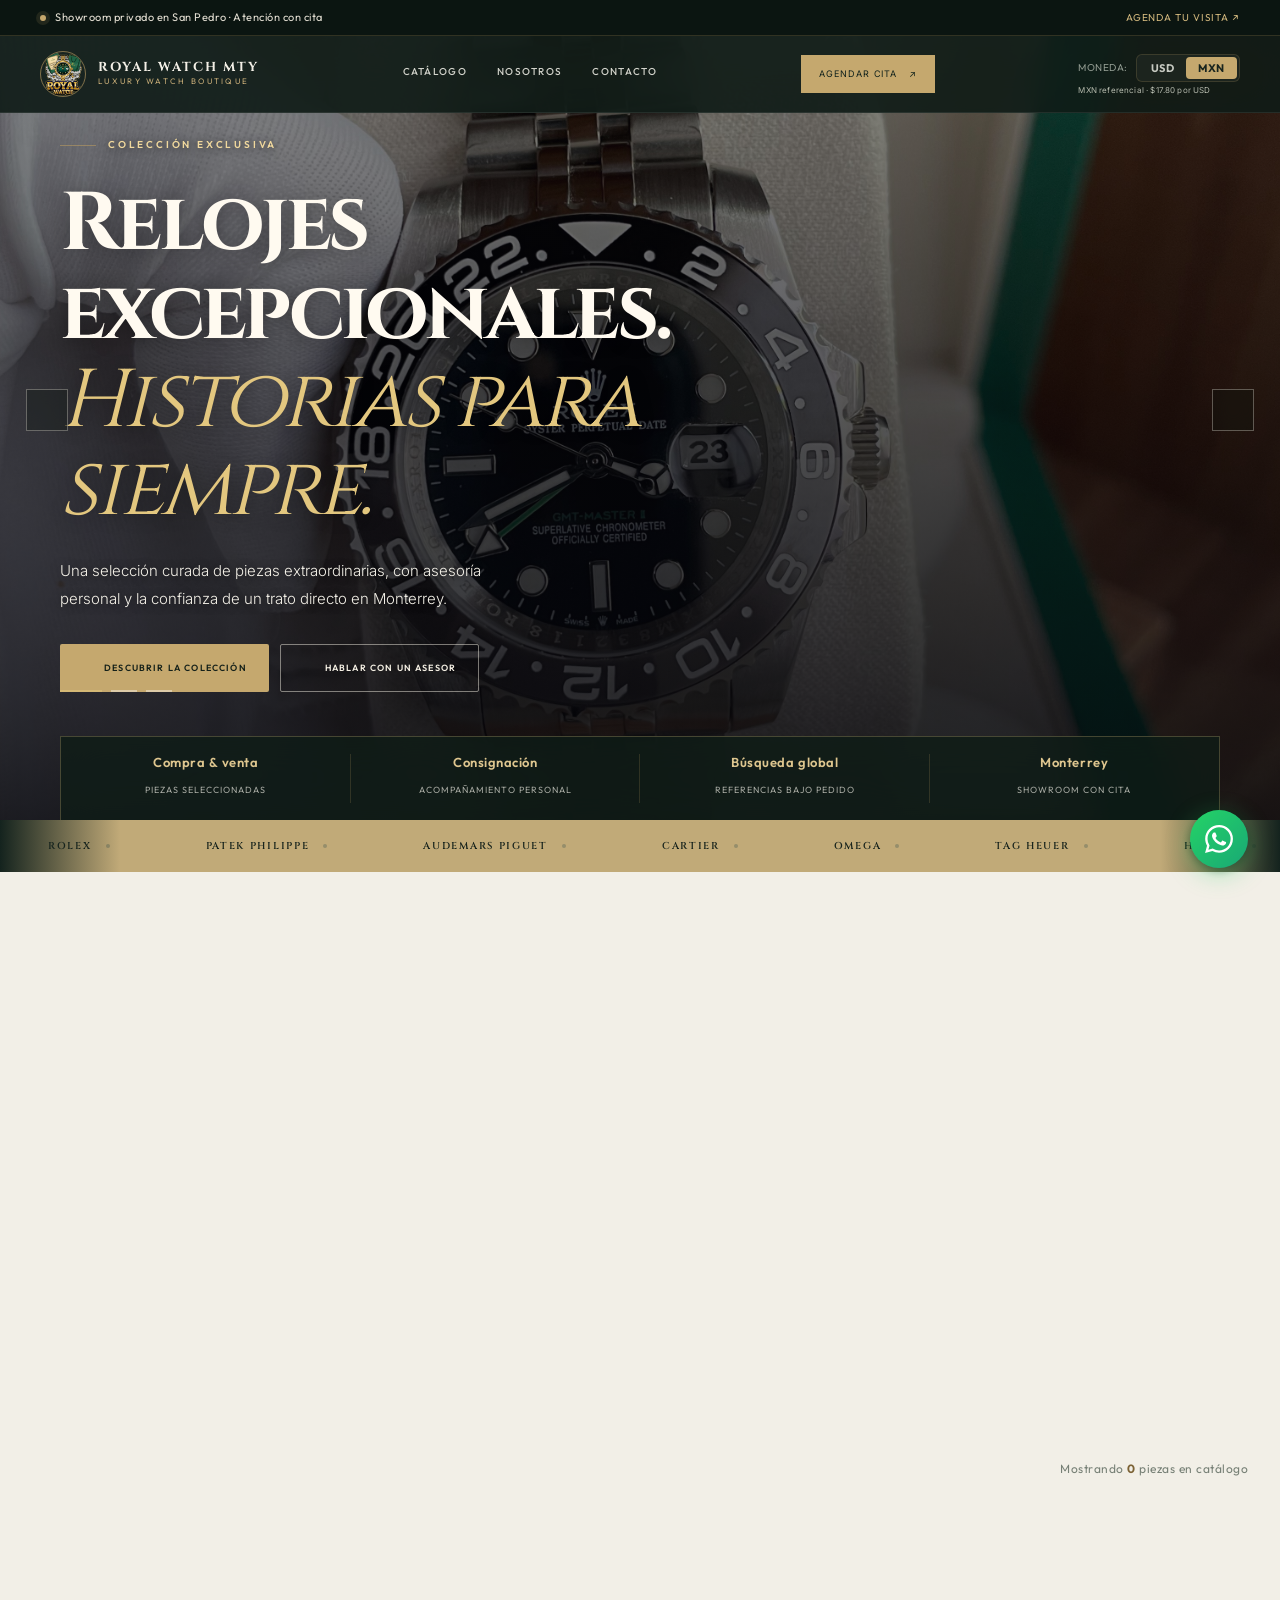
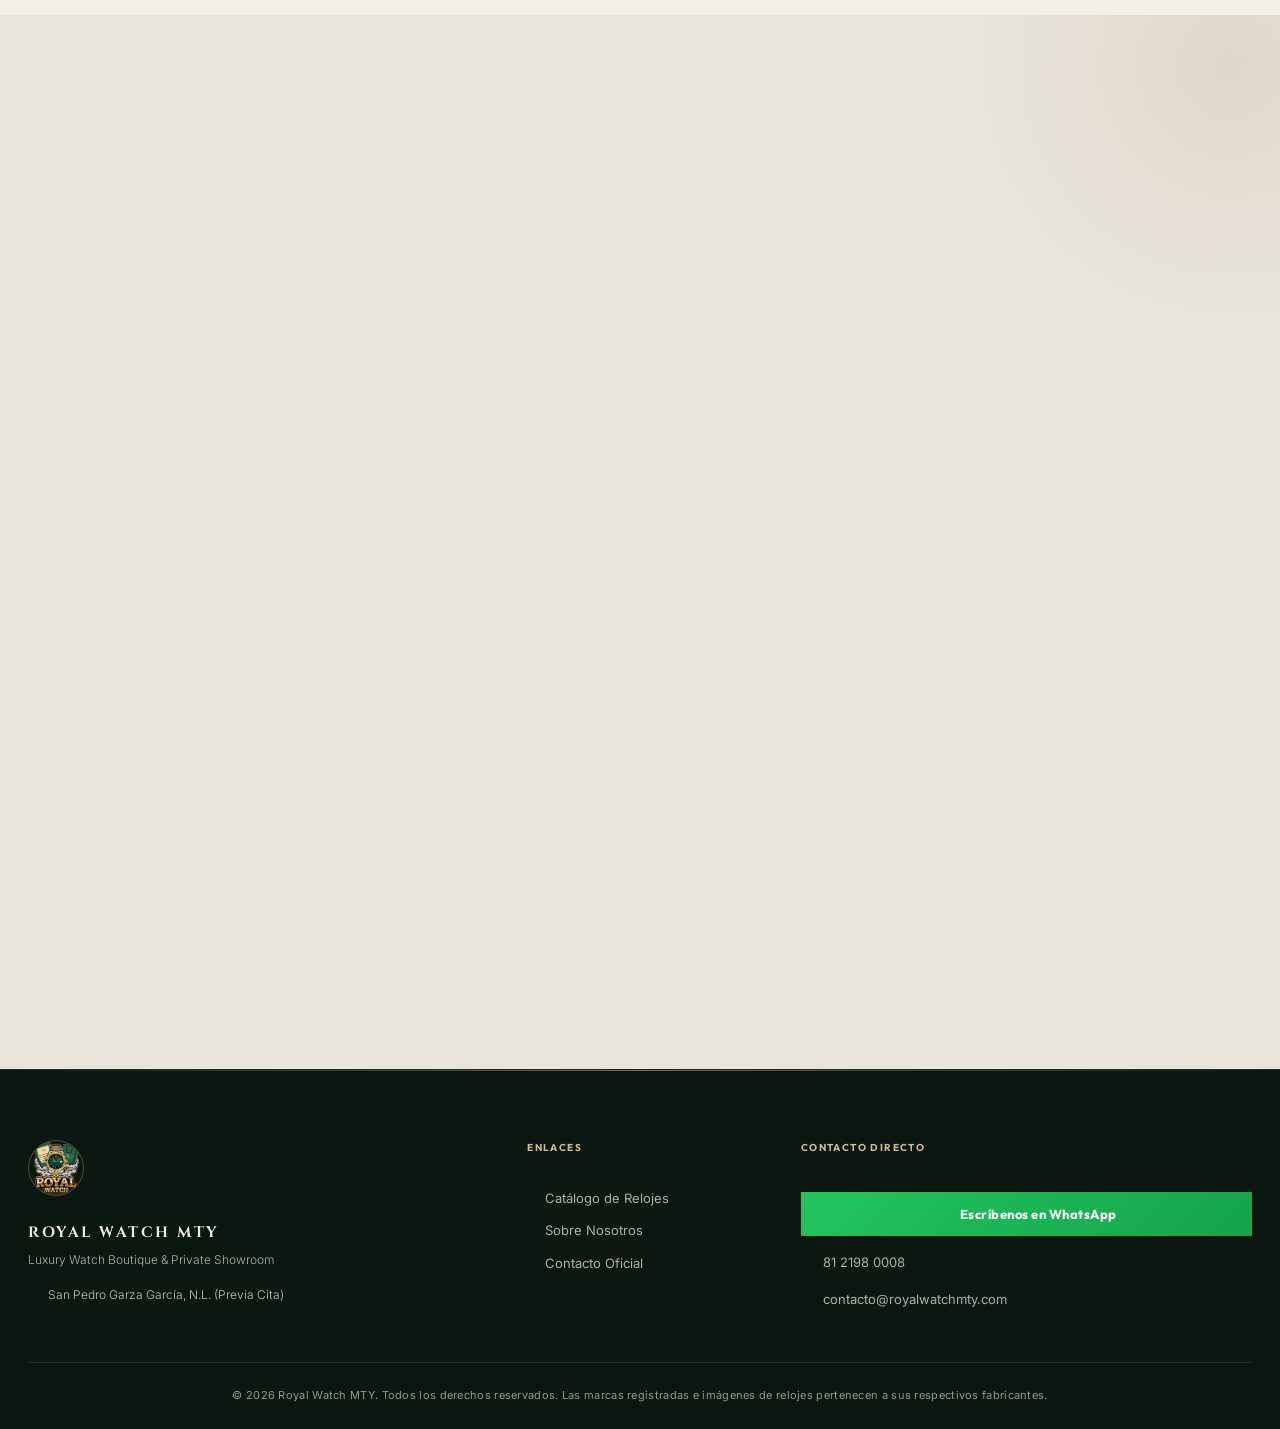
==== commit 87a957eb: "Redesign watch details and add September offer" ====
--- a/index.html
+++ b/index.html
@@ -22,7 +22,7 @@
     <!-- Boutique announcement -->
     <div class="promo-bar" id="promo-bar">
         <div class="promo-bar-content">
-            <span class="promo-bar-text"><span class="announcement-mark" aria-hidden="true"></span> Showroom privado en San Pedro · Atención con cita</span>
+            <span class="promo-bar-text"><span class="announcement-mark" aria-hidden="true"></span> Showroom privado en San Pedro · Atención con cita<span class="season-promo-separator" id="september-promo-separator" hidden aria-hidden="true">·</span><span class="season-promo-announcement" id="september-promo-announcement" hidden>10% de descuento en Rolex y Cartier durante septiembre</span></span>
             <a class="announcement-link" href="https://api.whatsapp.com/send?phone=528121980008&amp;text=Hola,%20me%20gustaría%20agendar%20una%20cita." target="_blank" rel="noopener noreferrer">Agenda tu visita <span aria-hidden="true">↗</span></a>
         </div>
     </div>
@@ -344,6 +344,8 @@
                         <div class="modal-img-viewport">
                             <img src="" alt="Reloj" class="modal-main-img" id="modal-img">
                         </div>
+                        <span class="modal-gallery-count" id="modal-gallery-count" aria-live="polite">01 / 01</span>
+                        <button type="button" class="modal-zoom-btn" id="modal-zoom-open" aria-label="Ampliar fotografía"><i data-lucide="maximize-2"></i><span>Ampliar</span></button>
                         <button type="button" class="modal-gallery-arrow next" id="modal-gallery-next" aria-label="Siguiente foto"><i data-lucide="chevron-right"></i></button>
                     </div>
                     <!-- Gallery Thumbnails -->
@@ -359,18 +361,23 @@
                     <span class="modal-brand" id="modal-brand">ROLEX</span>
                     <h4 class="modal-model" id="modal-model">Submariner Date 126610LN</h4>
                     <p class="modal-ref-code">Ref: <span id="modal-ref">126610LN</span></p>
+                    <div class="modal-stock-row"><span class="modal-status-badge status-disponible" id="modal-spec-status">Disponible</span><span>Existencia por confirmar</span></div>
                     
                     <div class="modal-price-box">
-                        <span class="price-label" id="modal-price-label">Inversión Especial</span>
+                        <div class="modal-price-heading">
+                            <span class="price-label" id="modal-price-label">Precio de la pieza</span>
+                            <span class="modal-currency-note" id="modal-currency-note">Pesos mexicanos</span>
+                        </div>
                         <div class="modal-price-container">
-                            <span class="modal-price-original" id="modal-price-original" style="display: none;"></span>
+                            <span class="modal-price-original-label" id="modal-price-original-label" style="display: none;"></span><span class="modal-price-original" id="modal-price-original" style="display: none;"></span>
                             <span class="modal-price-value" id="modal-price">—</span>
                         </div>
+                        <p class="modal-promo-note" id="modal-promo-note" hidden></p>
                     </div>
 
                     <!-- Watch Specs -->
                     <div class="modal-specs-box">
-                        <h5>Especificaciones Técnicas</h5>
+                        <h5>Detalles de la pieza</h5>
                         <table class="specs-table">
                             <tr>
                                 <td class="spec-label">Diámetro Caja</td>
@@ -388,10 +395,7 @@
                                 <td class="spec-label">Movimiento</td>
                                 <td class="spec-value" id="modal-spec-movimiento">Automático (Cal. 3235)</td>
                             </tr>
-                            <tr>
-                                <td class="spec-label">Estatus</td>
-                                <td class="spec-value"><span class="modal-status-badge status-disponible" id="modal-spec-status">Disponible</span></td>
-                            </tr>
+
                         </table>
                     </div>
 
@@ -399,12 +403,21 @@
 
                     <!-- WhatsApp Action -->
                     <div class="modal-action-box">
-                        <button class="btn-action-wa" id="modal-btn-wa">
-                            <i data-lucide="message-square"></i> Consultar Disponibilidad por WhatsApp
+                        <button type="button" class="btn-action-wa" id="modal-btn-wa">
+                            <i data-lucide="message-circle"></i><span id="modal-btn-wa-label">Consultar por WhatsApp</span><i data-lucide="arrow-up-right" class="wa-arrow" aria-hidden="true"></i>
                         </button>
-                        <p class="action-caption">Un asesor te atenderá personalmente de inmediato para coordinar el pago o resolver dudas.</p>
-                    </div>
-                </div>
+                        <p class="action-caption">Te confirmamos existencia, condición, entrega y opciones de pago antes de tu visita.</p>
+                    </div>
+                </div>
+            </div>
+            <div class="modal-zoom-stage" id="modal-zoom-stage" aria-hidden="true">
+                <div class="modal-zoom-toolbar">
+                    <span id="modal-zoom-counter">01 / 01</span>
+                    <button type="button" id="modal-zoom-close" aria-label="Cerrar fotografía ampliada"><i data-lucide="x"></i><span>Cerrar</span></button>
+                </div>
+                <button type="button" class="modal-gallery-arrow prev" id="modal-zoom-prev" aria-label="Foto anterior"><i data-lucide="chevron-left"></i></button>
+                <img src="" alt="" id="modal-zoom-img">
+                <button type="button" class="modal-gallery-arrow next" id="modal-zoom-next" aria-label="Foto siguiente"><i data-lucide="chevron-right"></i></button>
             </div>
         </div>
     </div>
--- a/store.css
+++ b/store.css
@@ -2630,3 +2630,111 @@
 .hero-stats { display: grid; grid-template-columns: repeat(4, minmax(0, 1fr)); }
 @media (max-width: 768px) { .hero-stats { display: grid; grid-template-columns: repeat(2, minmax(0, 1fr)); } }
 @media (max-width: 480px) { .hero-stats { display: grid; } }
+
+/* Keep the hero contrast overlay behind all slide content so copy stays readable. */
+.hero-carousel { z-index: 3; }
+.hero-section::after { z-index: 2; }
+.hero-title { color: #fffaf0; text-shadow: 0 2px 18px rgba(0,0,0,.32); }
+.hero-title em { color: #e3c77f; }
+.hero-subtitle { color: #f4f1e8; text-shadow: 0 1px 10px rgba(0,0,0,.55); }
+.hero-tagline { color: #f0d89d; text-shadow: 0 1px 8px rgba(0,0,0,.65); }
+
+/* Product details: editorial gallery, clear pricing, and one focused contact path. */
+.season-promo-announcement { color: #f1d99f; font-weight: 600; }
+#september-promo-announcement[hidden], #september-promo-separator[hidden] { display: none; }
+.modal-overlay { padding: clamp(10px, 2.5vw, 30px); background: rgba(6, 12, 9, .84); backdrop-filter: blur(14px) saturate(125%); }
+.modal-container { max-width: 1240px; max-height: min(92svh, 980px); padding: clamp(26px, 4vw, 58px); border: 1px solid rgba(184,154,97,.32); border-radius: 4px; background: linear-gradient(145deg, #17231d, #111a15 70%); box-shadow: 0 32px 100px rgba(0,0,0,.58), 0 0 0 1px rgba(255,255,255,.025); }
+.modal-close-btn { z-index: 12; top: 16px; right: 16px; width: 42px; height: 42px; border-radius: 50%; color: #f4f0e7; background: rgba(255,255,255,.07); border-color: rgba(255,255,255,.14); }
+.modal-content-grid { grid-template-columns: minmax(0, 1.08fr) minmax(340px, .92fr); align-items: center; gap: clamp(28px, 4.3vw, 62px); }
+.modal-image-col { min-width: 0; gap: 14px; }
+.modal-img-main-wrapper { height: clamp(360px, 61vh, 630px); border: 1px solid rgba(184,154,97,.22); border-radius: 3px; background: radial-gradient(ellipse at 50% 42%, #f4f1e9, #dcd9d0 76%); }
+.modal-main-img { width: 100%; height: 100%; max-width: none; max-height: none; object-fit: contain; padding: clamp(14px, 2.4vw, 34px); mix-blend-mode: multiply; }
+.modal-img-main-wrapper:hover .modal-main-img { transform: scale(1.015); }
+.modal-gallery-arrow { width: 44px; height: 44px; opacity: 1; border-color: rgba(27,40,31,.16); color: #1c2b22; background: rgba(250,249,244,.84); box-shadow: 0 4px 18px rgba(20,30,22,.12); }
+.modal-gallery-arrow:hover { color: #17231d; background: #d5bc83; border-color: #d5bc83; }
+.modal-gallery-count { position: absolute; right: 16px; bottom: 16px; z-index: 10; padding: 7px 10px; border: 1px solid rgba(27,40,31,.12); color: #29352b; background: rgba(250,249,244,.88); font: 600 10px/1 var(--font-sub); letter-spacing: .12em; }
+.modal-zoom-btn { position: absolute; left: 16px; bottom: 16px; z-index: 10; display: inline-flex; align-items: center; gap: 7px; min-height: 34px; padding: 0 11px; border: 1px solid rgba(27,40,31,.12); color: #29352b; background: rgba(250,249,244,.88); cursor: pointer; font: 600 10px/1 var(--font-sub); letter-spacing: .06em; }
+.modal-zoom-btn svg { width: 14px; height: 14px; }
+.modal-zoom-btn:hover { background: #fff; }
+.modal-thumbnails-wrapper { margin: 0; padding: 2px 0 8px; }
+.modal-thumbnails-track { justify-content: flex-start; gap: 10px; margin: 0; }
+.modal-thumb { width: 66px; height: 66px; border-radius: 2px; border-color: #465449; background: #19251e; opacity: .7; }
+.modal-thumb.active { border-color: #d1b77d; box-shadow: 0 0 0 1px #d1b77d; transform: none; }
+.modal-info-col { min-width: 0; padding: 8px 0; }
+.modal-brand { margin-bottom: 14px; color: #d0b77d; font-size: 10px; letter-spacing: .24em; }
+.modal-model { max-width: 540px; margin: 0 44px 7px 0; color: #f4f0e7; font-size: clamp(24px, 3vw, 36px); font-weight: 500; letter-spacing: -.025em; line-height: 1.2; }
+.modal-ref-code { margin-bottom: 23px; padding: 0; color: #aeb7ac; background: none; font-size: 12px; letter-spacing: .05em; }
+.modal-ref-code span { color: #e0d5b7; }
+.modal-price-box { margin-bottom: 23px; padding: 19px 21px; border: 1px solid rgba(184,154,97,.28); border-radius: 2px; background: linear-gradient(115deg, rgba(184,154,97,.12), rgba(184,154,97,.035)); }
+.modal-price-heading { display: flex; align-items: center; justify-content: space-between; gap: 12px; margin-bottom: 5px; }
+.modal-price-box .price-label { margin: 0; color: #d1b77d; font-size: 10px; letter-spacing: .12em; }
+.modal-currency-note { color: #aeb7ac; font: 500 10px/1 var(--font-sub); letter-spacing: .08em; text-transform: uppercase; }
+.modal-price-container { align-items: baseline; flex-wrap: wrap; gap: 10px 14px; }
+.modal-price-value { color: #fffaf0; font-size: clamp(28px, 3.1vw, 38px); line-height: 1.1; }
+.modal-price-original { color: #a5aa9f; font-size: 15px; }
+.modal-promo-note { margin: 12px 0 0; padding-top: 10px; border-top: 1px solid rgba(184,154,97,.2); color: #e7d6ac; font: 500 12px/1.5 var(--font-sub); }
+.modal-promo-note[hidden] { display: none; }
+.modal-specs-box h5 { margin-bottom: 7px; color: #d2bd8b; font-size: 10px; letter-spacing: .14em; }
+.specs-table { margin-bottom: 15px; }
+.specs-table tr { border-color: rgba(255,255,255,.08); }
+.specs-table td { padding: 9px 0; }
+.specs-table .spec-label { color: #aab2a8; font-size: 10px; letter-spacing: .07em; }
+.specs-table .spec-value { color: #f0eee7; font-size: 13px; }
+.modal-availability-note { margin: 0 0 16px; padding: 11px 13px; border-left-color: #bd9f67; color: #d4d8d0; background: rgba(255,255,255,.045); font-size: 12px; }
+.modal-action-box { margin-top: 0; }
+.btn-action-wa { min-height: 54px; justify-content: space-between; padding: 0 18px; border-radius: 2px; background: #1d6048; font-size: 12px; letter-spacing: .035em; }
+.btn-action-wa:hover { background: #247553; box-shadow: 0 8px 24px rgba(13,75,53,.25); transform: translateY(-1px); }
+.btn-action-wa svg { width: 18px; height: 18px; flex: 0 0 auto; }
+.btn-action-wa .wa-arrow { width: 15px; height: 15px; opacity: .72; }
+.action-caption { color: #abb4aa; font-size: 11px; }
+.card-image-wrapper { position: relative; }
+.card-seasonal-label { position: absolute; top: 13px; right: 12px; z-index: 5; padding: 7px 9px; color: #18241d; background: #d6bd83; font: 700 9px/1 var(--font-sub); letter-spacing: .08em; text-transform: uppercase; }
+.card-price-seasonal { color: #8d6431; }
+.modal-zoom-stage { display: none; }
+.modal-container.image-zoomed { display: flex; width: min(100%, 1700px); max-width: none; height: min(94svh, 1200px); max-height: none; padding: 18px clamp(54px, 8vw, 130px); overflow: hidden; border-color: rgba(255,255,255,.12); background: #101511; }
+.modal-container.image-zoomed > .modal-close-btn,
+.modal-container.image-zoomed > .modal-content-grid { display: none; }
+.modal-container.image-zoomed .modal-zoom-stage { position: relative; display: flex; flex: 1; align-items: center; justify-content: center; min-height: 0; }
+.modal-zoom-toolbar { position: absolute; top: 0; right: 0; left: 0; z-index: 12; display: flex; align-items: center; justify-content: space-between; color: #d8d5ca; font: 600 11px/1 var(--font-sub); letter-spacing: .1em; }
+.modal-zoom-toolbar button { display: inline-flex; align-items: center; gap: 8px; padding: 10px 12px; border: 1px solid rgba(255,255,255,.16); color: #f5f0e4; background: rgba(255,255,255,.06); cursor: pointer; font: inherit; letter-spacing: .05em; }
+.modal-zoom-toolbar button:hover { border-color: #d1b77d; color: #e7d6ac; }
+.modal-zoom-toolbar svg { width: 16px; height: 16px; }
+#modal-zoom-img { width: 100%; height: 100%; max-width: 1100px; max-height: calc(100% - 52px); margin-top: 40px; object-fit: contain; }
+.modal-zoom-stage .modal-gallery-arrow { top: 50%; z-index: 12; width: 50px; height: 50px; }
+.modal-zoom-stage .modal-gallery-arrow.prev { left: -70px; }
+.modal-zoom-stage .modal-gallery-arrow.next { right: -70px; }
+.modal-zoom-stage [hidden] { display: none !important; }
+@media (max-width: 820px) {
+    .modal-overlay { align-items: flex-end; padding: 0; }
+    .modal-container { width: 100%; max-width: none; max-height: 96svh; padding: 24px 20px 22px; border-radius: 14px 14px 0 0; border-bottom: 0; }
+    .modal-content-grid { grid-template-columns: minmax(0, 1fr); gap: 22px; }
+    .modal-img-main-wrapper { height: clamp(280px, 43svh, 430px); }
+    .modal-info-col { padding: 0 1px 4px; }
+    .modal-model { margin-right: 42px; font-size: clamp(23px, 5.5vw, 31px); }
+    .modal-price-box { margin-bottom: 18px; }
+    .specs-table { margin-bottom: 13px; }
+    .modal-container.image-zoomed { width: 100%; height: 100svh; max-height: 100svh; padding: 18px 24px; border-radius: 0; }
+    .modal-zoom-stage .modal-gallery-arrow.prev { left: -18px; }
+    .modal-zoom-stage .modal-gallery-arrow.next { right: -18px; }
+}
+@media (max-width: 480px) {
+    .modal-container { max-height: 97svh; padding: 22px 16px 20px !important; }
+    .modal-close-btn { top: 12px; right: 12px; width: 38px; height: 38px; }
+    .modal-img-main-wrapper { height: min(38svh, 330px); min-height: 245px; }
+    .modal-thumb { width: 54px; height: 54px; }
+    .modal-price-box { padding: 15px; }
+    .modal-price-value { font-size: 28px; }
+    .modal-availability-note { font-size: 11px; }
+    .modal-container.image-zoomed { padding: 14px 18px; }
+}
+.modal-price-original-label { margin-right: 7px; color: #a5aa9f; font: 500 10px/1 var(--font-sub); letter-spacing: .04em; }
+@media (max-width: 768px) {
+    #promo-bar .promo-bar-content { flex-wrap: wrap; justify-content: center; }
+    #promo-bar .promo-bar-text { flex-wrap: wrap; justify-content: center; text-align: center; }
+}
+.modal-stock-row { display: flex; align-items: center; gap: 10px; margin: -9px 0 20px; color: #aeb7ac; font: 500 10px/1.4 var(--font-sub); letter-spacing: .04em; }
+.modal-stock-row .modal-status-badge { font-size: 9px; }
+.modal-img-main-wrapper { touch-action: pan-y; }
+@media (max-width: 480px) {
+    .modal-container { padding: 22px 16px 20px !important; }
+}
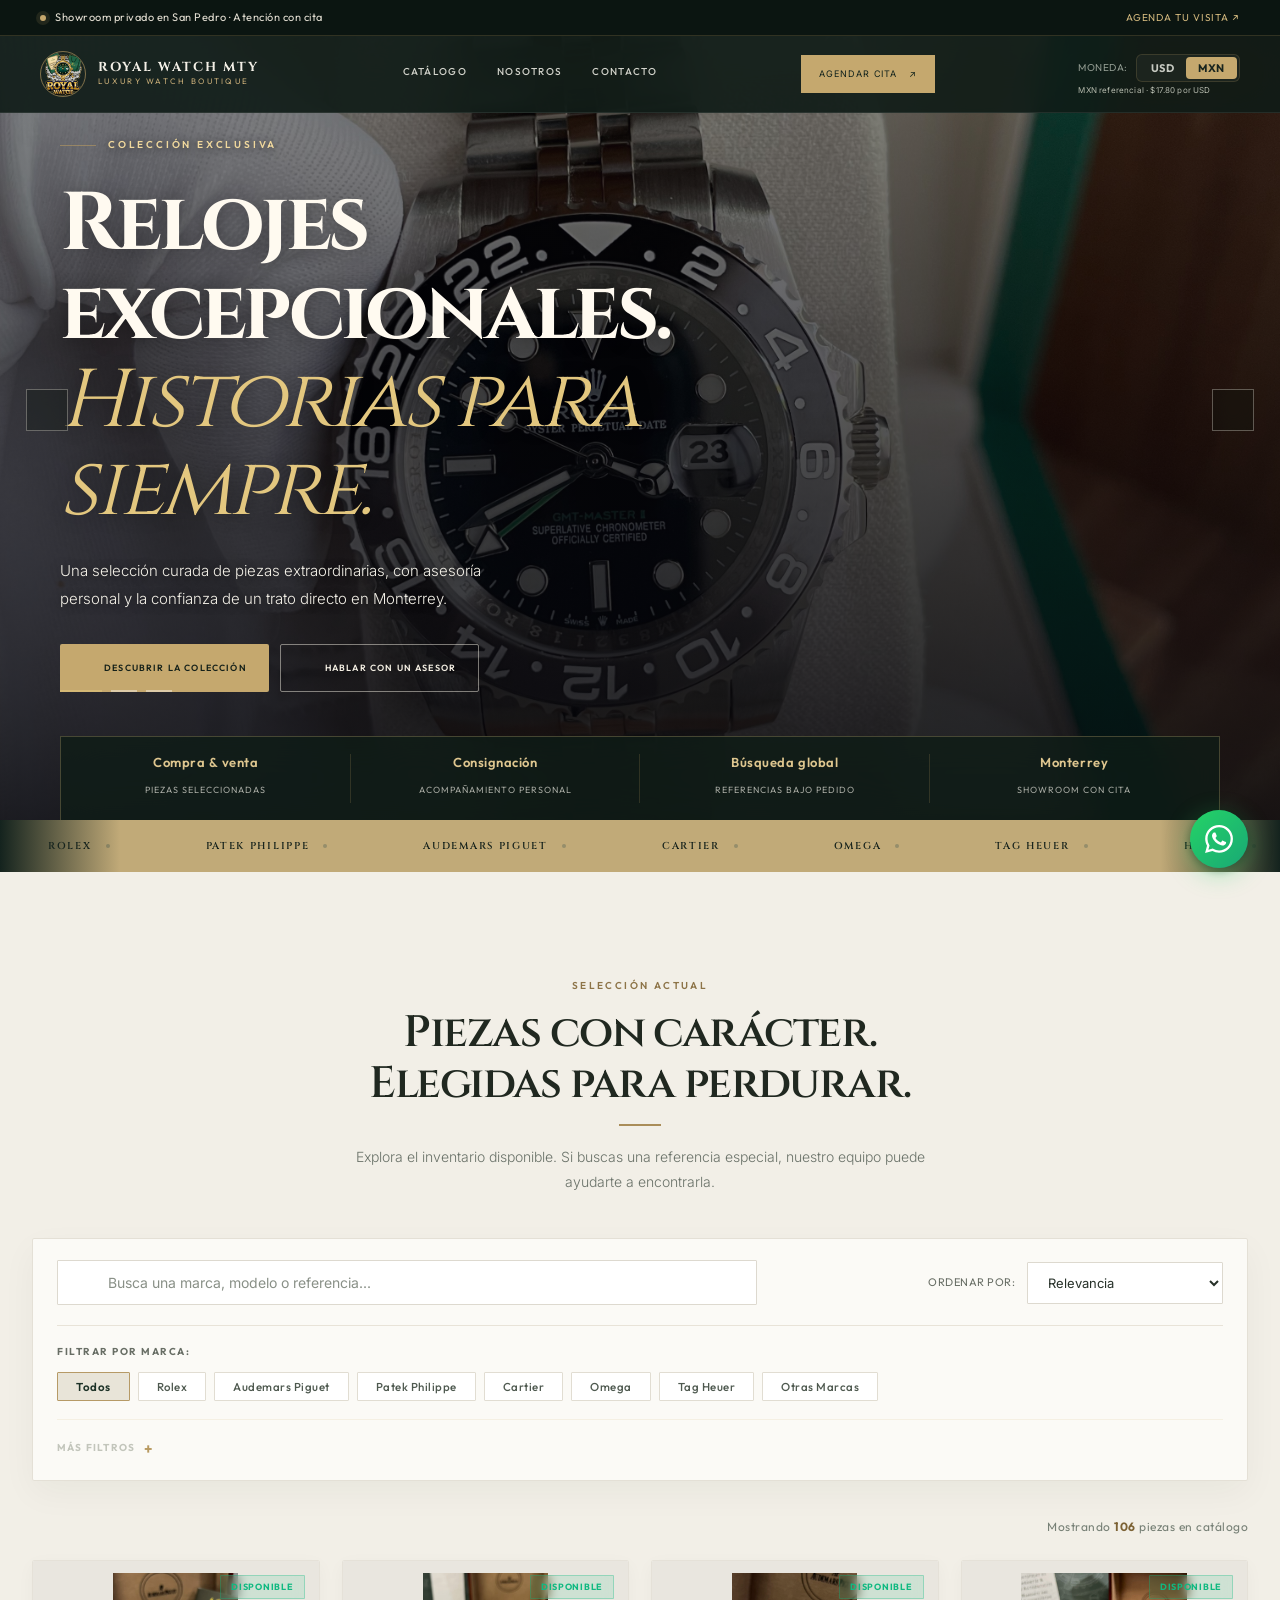
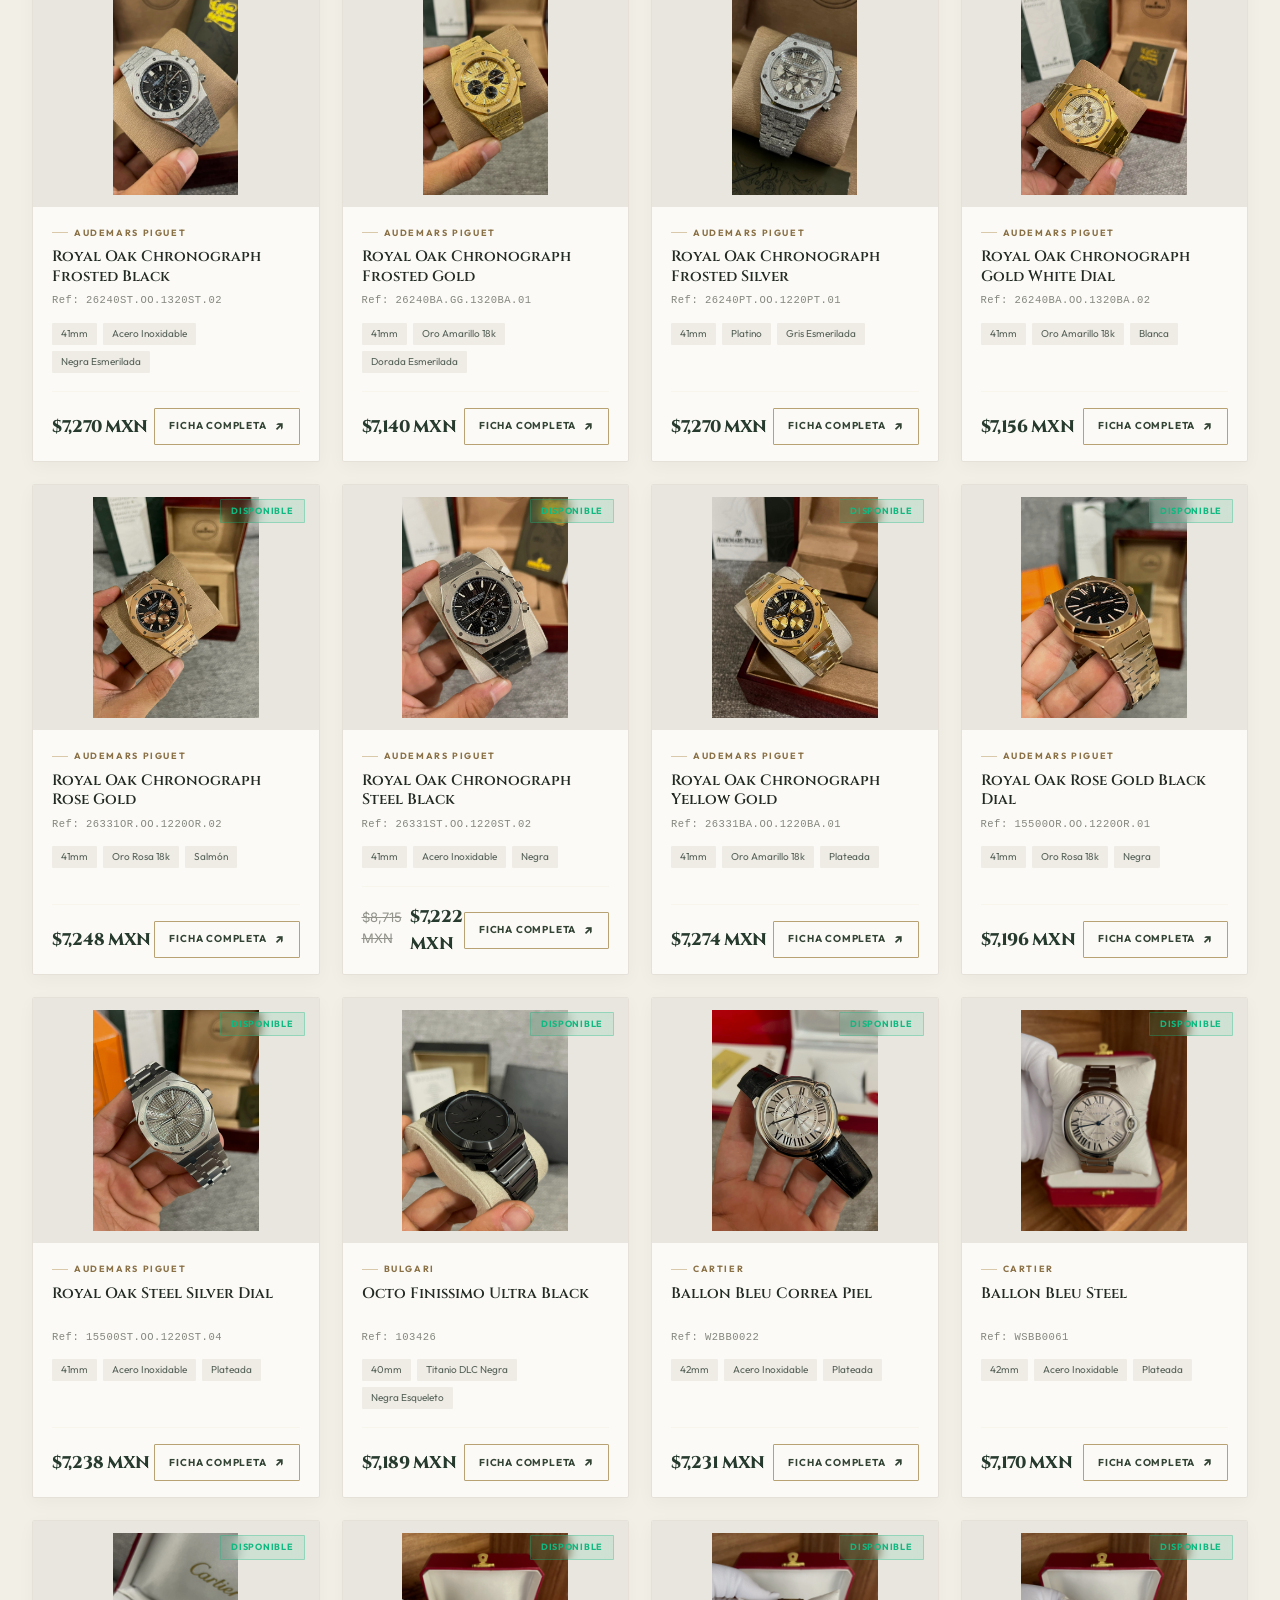
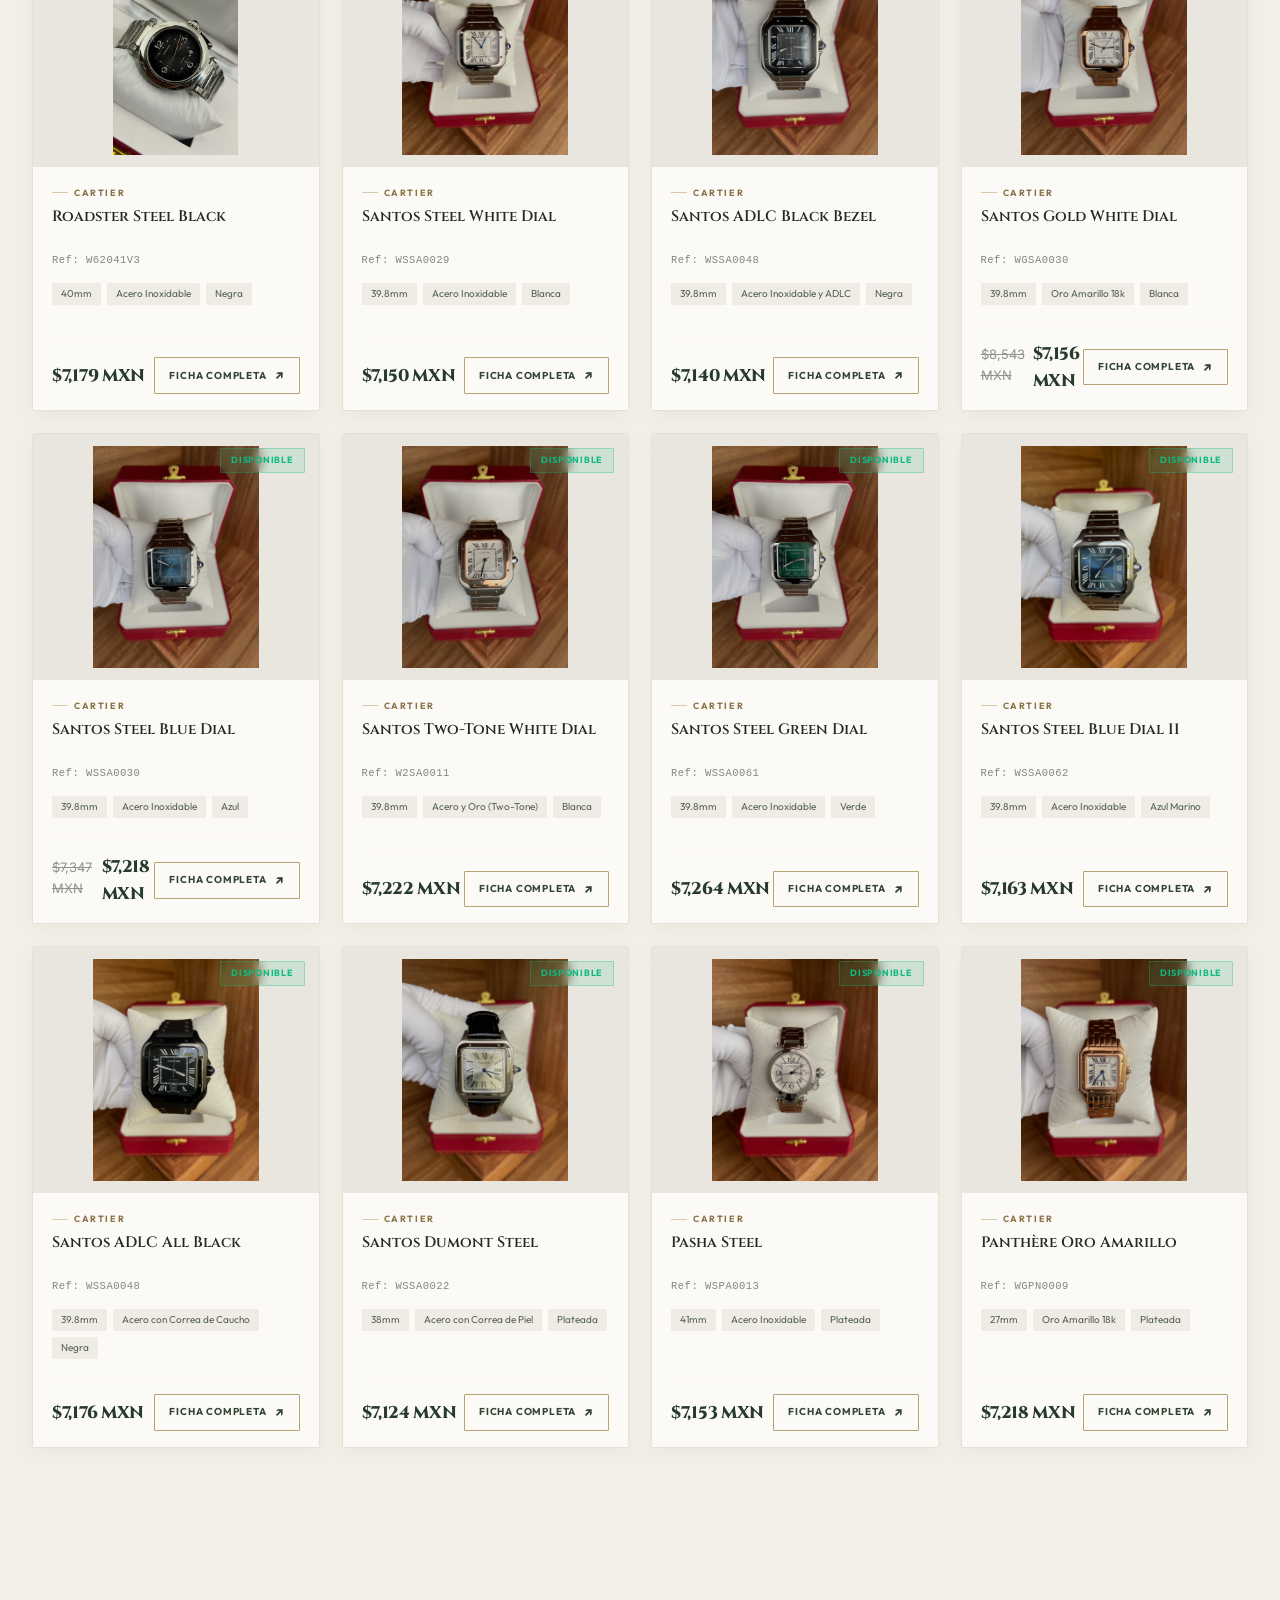
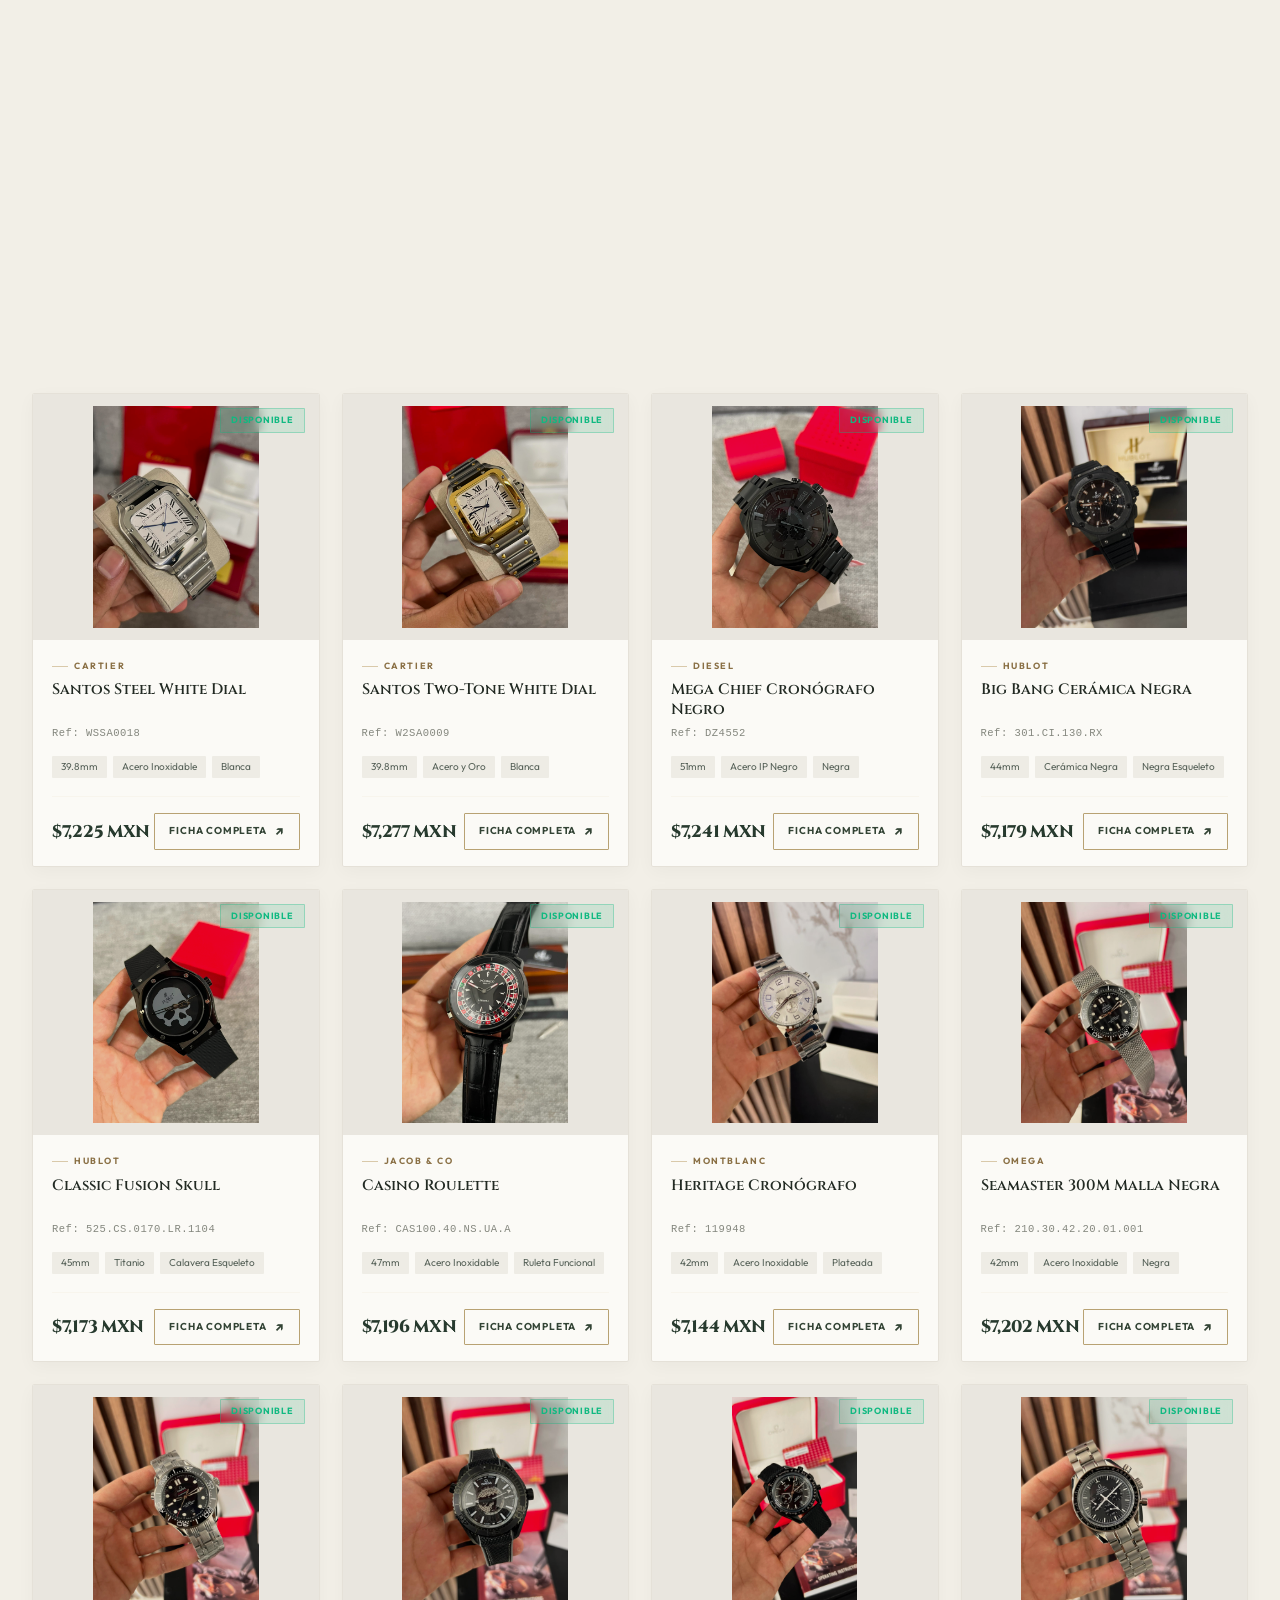
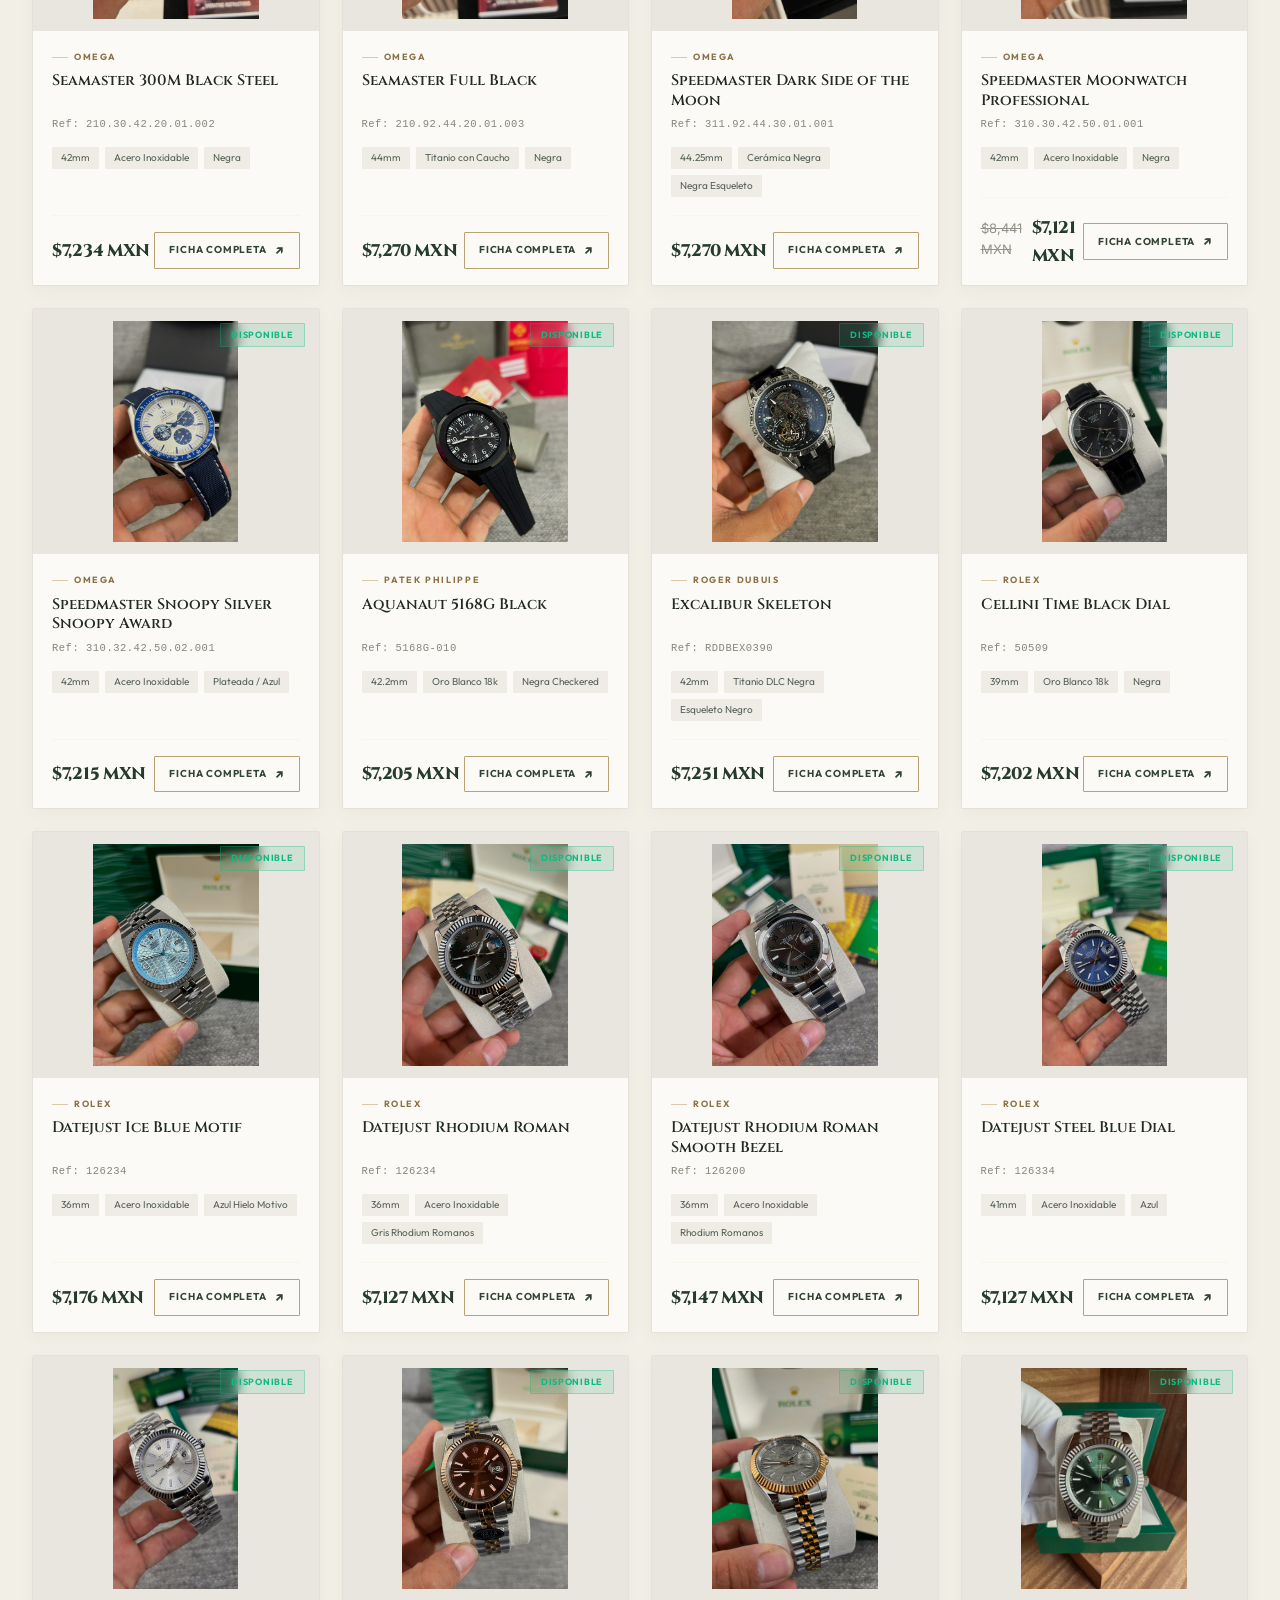
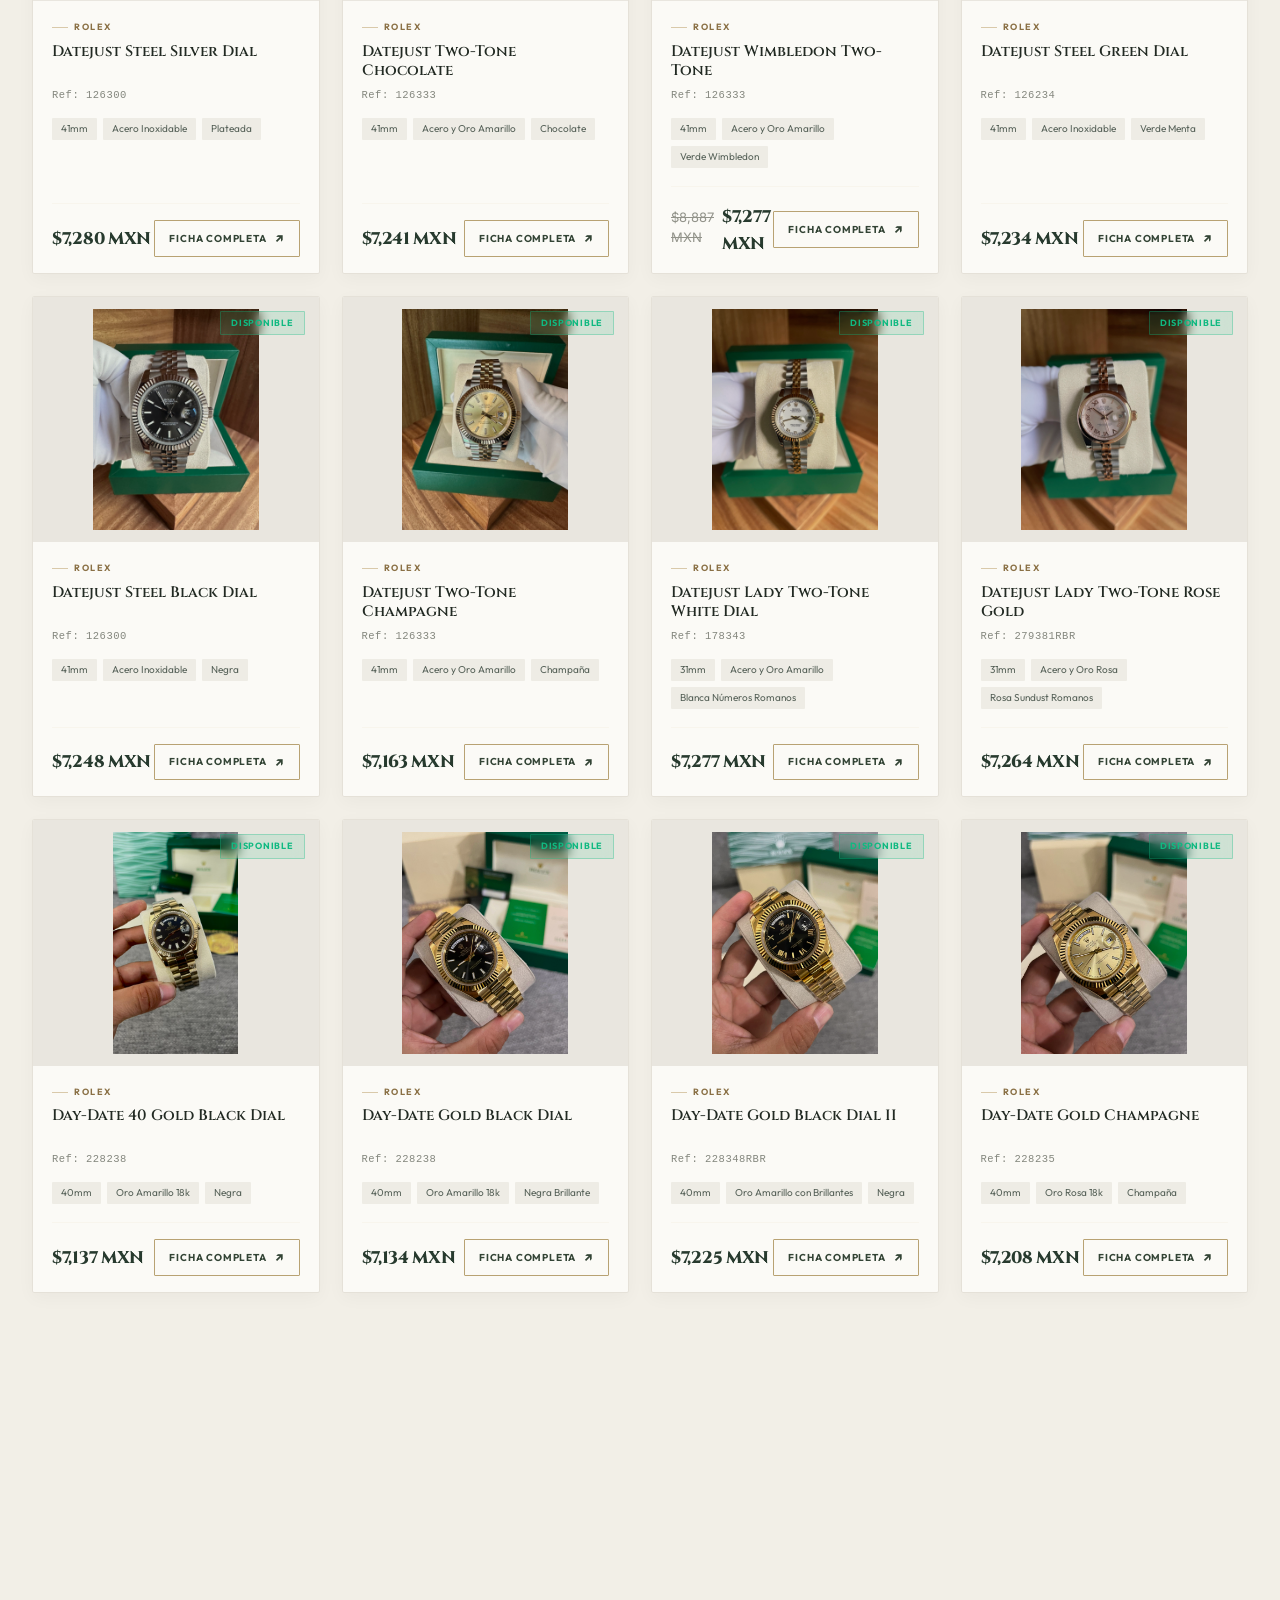
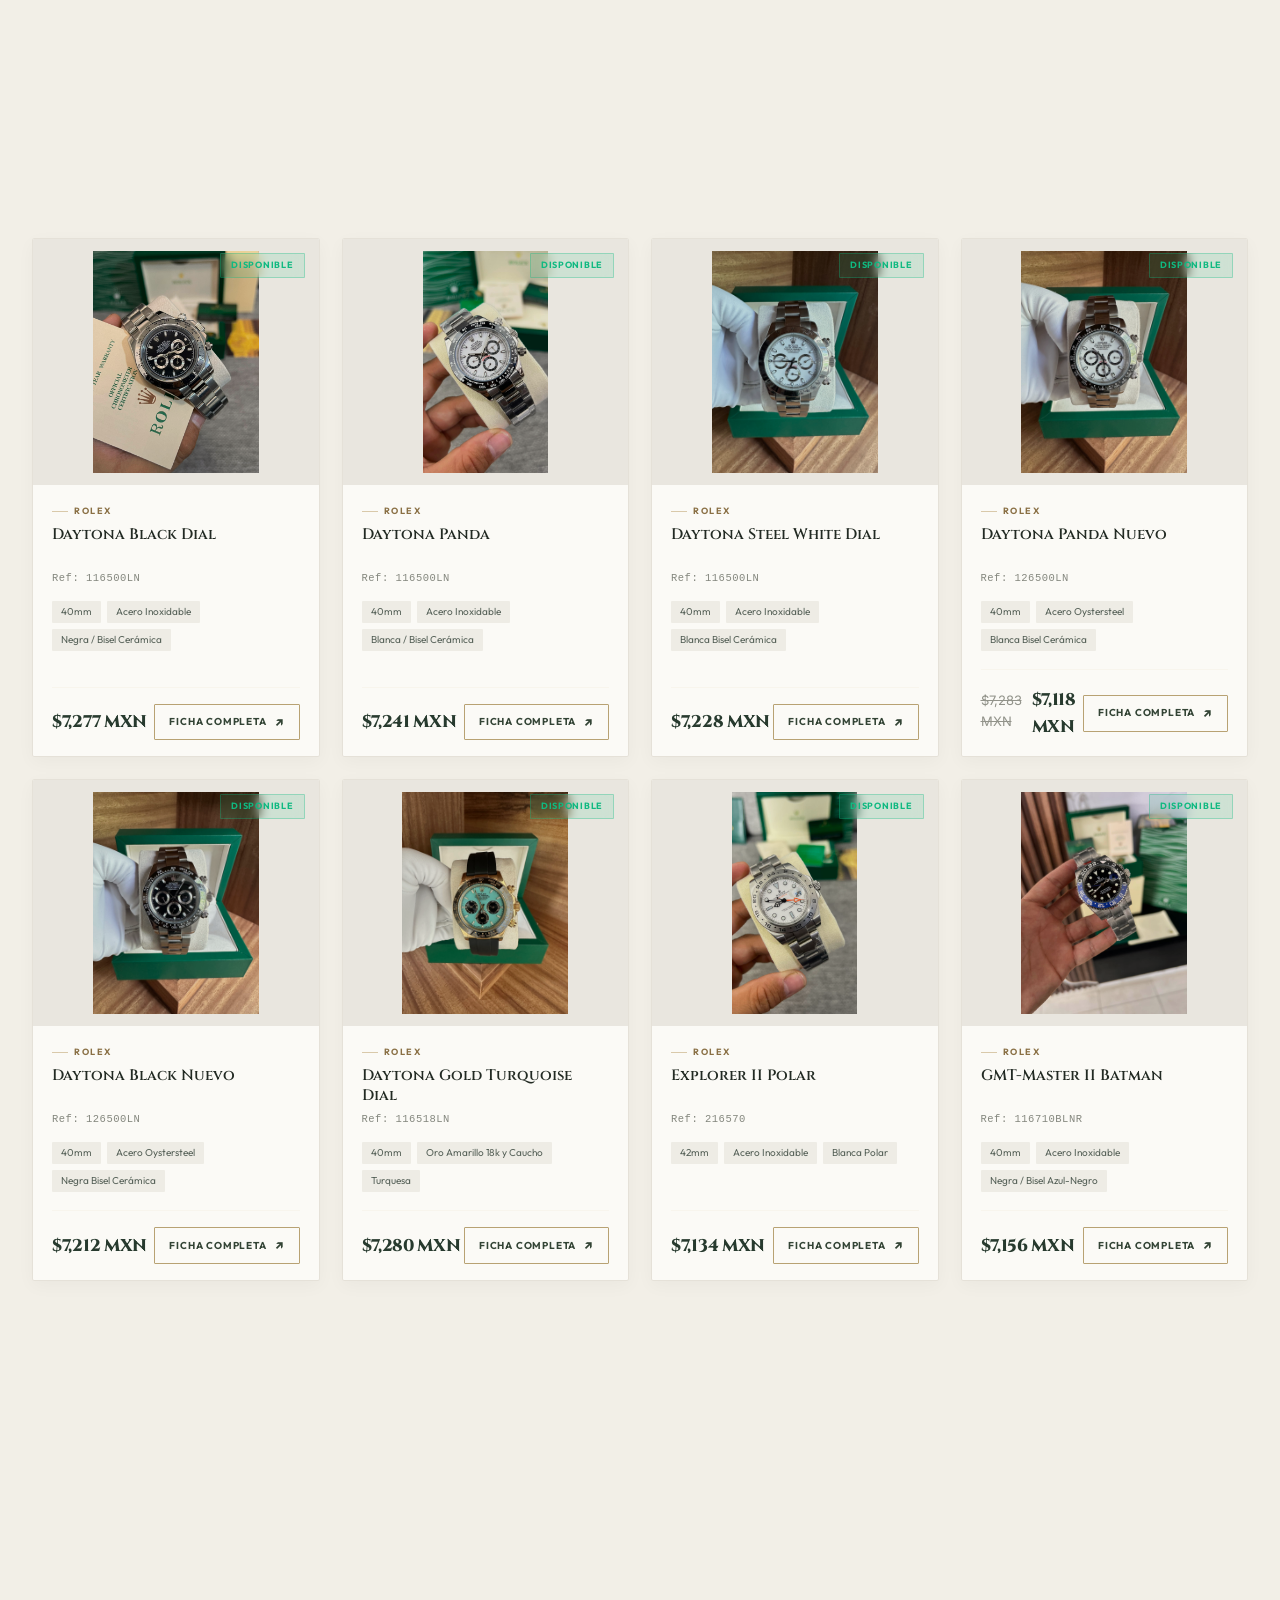
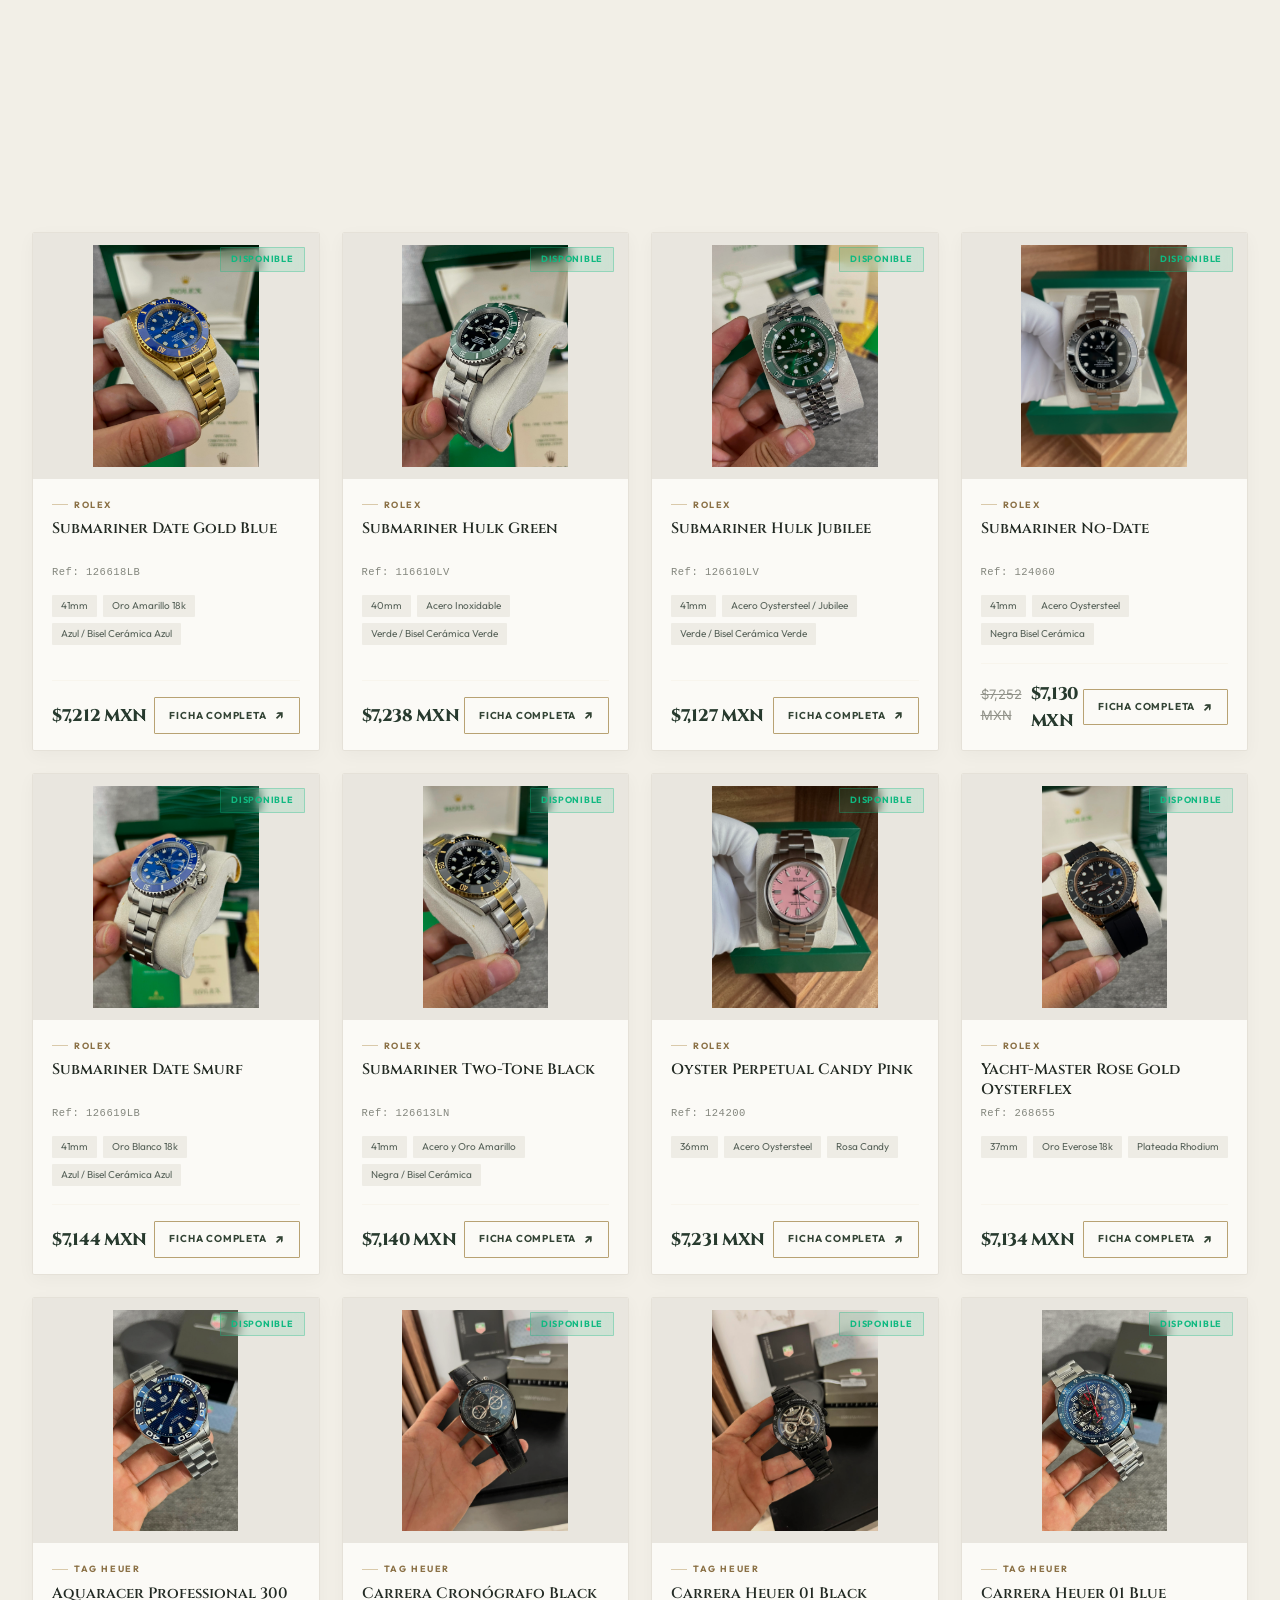
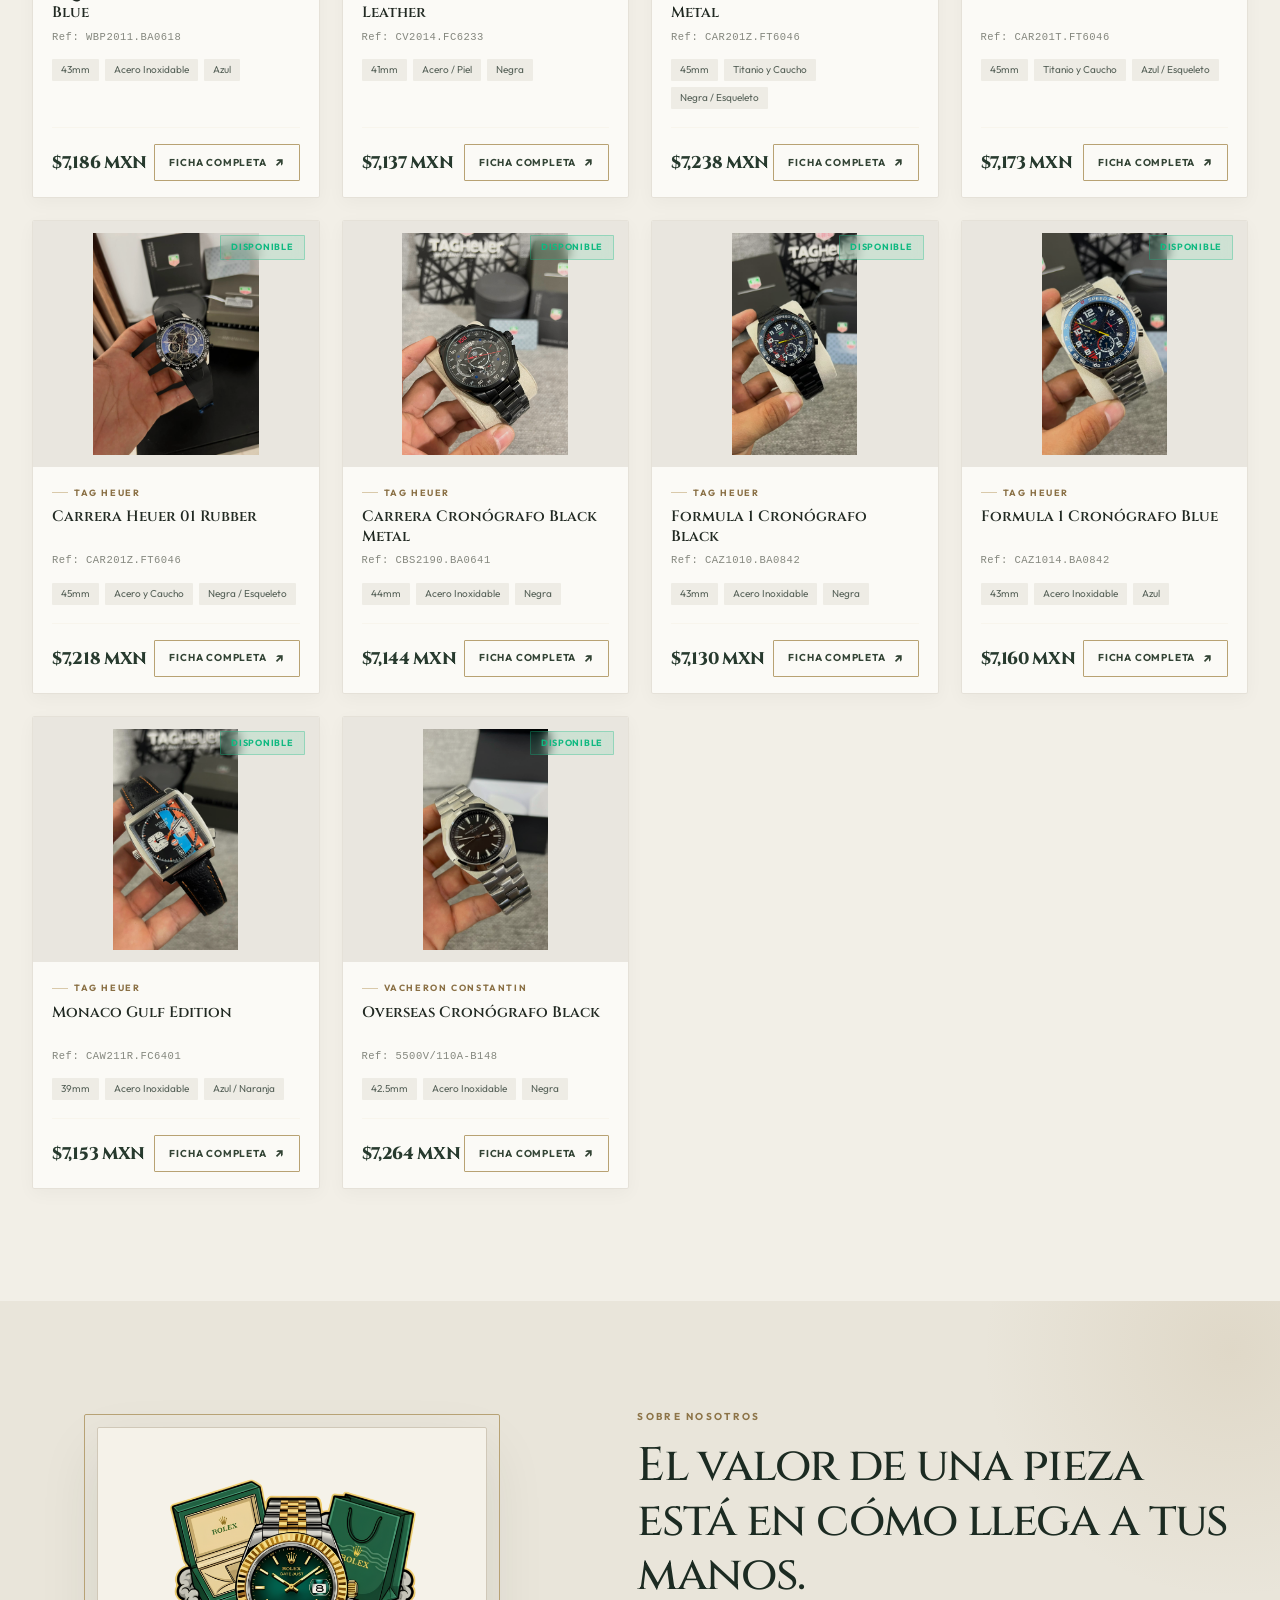
==== commit 8bea1ed3: "Add watch detail pages and catalog filters" ====
--- a/index.html
+++ b/index.html
@@ -218,6 +218,44 @@
                         <button type="button" class="brand-tag" data-brand="Otros" aria-pressed="false">Otras Marcas</button>
                     </div>
                 </div>
+                <details class="advanced-filters">
+                    <summary><span>Más filtros</span><span class="filter-count" id="filters-active-count" hidden>0</span></summary>
+                    <div class="advanced-filter-grid">
+                        <label class="advanced-filter-control" for="price-band">
+                            <span>Rango de precio <small id="price-filter-currency">MXN</small></span>
+                            <select id="price-band">
+                                <option value="">Cualquier precio</option>
+                                <option value="0:6500">Menos de $6,500</option>
+                                <option value="6500:7000">$6,500 – $7,000</option>
+                                <option value="7000:7200">$7,000 – $7,200</option>
+                                <option value="7200:7400">$7,200 – $7,400</option>
+                                <option value="7400:7800">$7,400 – $7,800</option>
+                                <option value="7800:">Desde $7,800</option>
+                            </select>
+                        </label>
+                        <label class="advanced-filter-control" for="status-filter">
+                            <span>Disponibilidad</span>
+                            <select id="status-filter">
+                                <option value="Todos">Todos los estados</option>
+                                <option value="Disponible">Disponible</option>
+                                <option value="Consignado">En consignación</option>
+                                <option value="Apartado">Apartado</option>
+                                <option value="Vendido">Vendido</option>
+                            </select>
+                        </label>
+                        <label class="advanced-filter-control" for="size-filter">
+                            <span>Tamaño de caja</span>
+                            <select id="size-filter">
+                                <option value="">Cualquier tamaño</option>
+                                <option value="under40">Hasta 39 mm</option>
+                                <option value="40-42">40–42 mm</option>
+                                <option value="43plus">43 mm o más</option>
+                            </select>
+                        </label>
+                        <button type="button" class="clear-filters-btn" id="clear-filters">Restablecer filtros</button>
+                    </div>
+                    <p class="filter-currency-help">Los rangos se basan en el precio publicado en pesos mexicanos.</p>
+                </details>
             </div>
 
             <!-- Inventory Counter -->
@@ -399,7 +437,12 @@
                         </table>
                     </div>
 
-                    <p class="modal-availability-note" id="modal-availability-note" aria-live="polite">Confirma disponibilidad y precio con nuestro equipo.</p>
+                    <p class="modal-availability-note" id="modal-availability-note" aria-live="polite">La existencia se confirma con un asesor antes de concretar tu visita.</p>
+                    <ol class="modal-process" aria-label="Siguientes pasos">
+                        <li><strong>Escríbenos</strong><span>Cuéntanos qué te interesa</span></li>
+                        <li><strong>Confirmamos</strong><span>Existencia y precio vigentes</span></li>
+                        <li><strong>Coordinamos</strong><span>Cita o entrega disponible</span></li>
+                    </ol>
 
                     <!-- WhatsApp Action -->
                     <div class="modal-action-box">
--- a/store.css
+++ b/store.css
@@ -2737,4 +2737,35 @@
 .modal-img-main-wrapper { touch-action: pan-y; }
 @media (max-width: 480px) {
     .modal-container { padding: 22px 16px 20px !important; }
-}+}#modal-img { cursor: zoom-in; }
+.modal-process { counter-reset: modalstep; display: grid; grid-template-columns: repeat(3, minmax(0, 1fr)); gap: 10px; margin: 0 0 18px; padding: 14px 0 0; border-top: 1px solid rgba(255,255,255,.09); list-style: none; }
+.modal-process li { counter-increment: modalstep; display: flex; flex-direction: column; gap: 4px; min-width: 0; }
+.modal-process li::before { color: #cbb47e; content: "0" counter(modalstep); font: 600 9px/1 var(--font-sub); letter-spacing: .11em; }
+.modal-process strong { color: #e8e3d5; font: 600 10px/1.2 var(--font-sub); letter-spacing: .04em; }
+.modal-process li span { color: #aab2a8; font: 400 9px/1.4 var(--font-sans); }
+@media (max-width: 480px) {
+    .modal-process { gap: 7px; padding-top: 12px; }
+    .modal-process li span { font-size: 8px; }
+}
+/* Advanced catalog filters and shareable product links */
+.advanced-filters { margin-top: 18px; border-top: 1px solid rgba(197,160,89,.12); padding-top: 13px; }
+.advanced-filters summary { display: inline-flex; align-items: center; gap: 9px; color: var(--text-secondary); cursor: pointer; list-style: none; font: 700 10px/1 var(--font-sub); letter-spacing: .12em; text-transform: uppercase; }
+.advanced-filters summary::-webkit-details-marker { display: none; }
+.advanced-filters summary::after { content: "+"; color: var(--accent-gold); font-size: 15px; }
+.advanced-filters[open] summary::after { content: "−"; }
+.filter-count { display: inline-grid; min-width: 18px; height: 18px; place-items: center; border-radius: 50%; color: #101b15; background: var(--accent-gold); font-size: 10px; letter-spacing: 0; }
+.filter-count[hidden] { display: none; }
+.advanced-filter-grid { display: grid; grid-template-columns: repeat(3,minmax(150px,1fr)) auto; gap: 12px; align-items: end; margin-top: 15px; }
+.advanced-filter-control { display: grid; gap: 8px; color: var(--text-secondary); font: 600 10px/1.2 var(--font-sub); letter-spacing: .06em; text-transform: uppercase; }
+.advanced-filter-control small { color: var(--accent-gold); font-size: 9px; }
+.advanced-filter-control select { width: 100%; min-height: 42px; padding: 0 12px; border: 1px solid var(--border-color); border-radius: 2px; color: var(--text-primary); background: #111913; font: 500 12px var(--font-sans); }
+.advanced-filter-control select:focus { outline: 1px solid var(--accent-gold); border-color: var(--accent-gold); }
+.advanced-filter-control option { color: #f4f0e7; background: #111913; }
+.filter-currency-help { margin: 10px 0 0; color: var(--text-muted); font: 400 10px/1.4 var(--font-sans); }
+.clear-filters-btn { min-height: 42px; padding: 0 14px; border: 1px solid rgba(197,160,89,.35); color: var(--accent-gold); background: transparent; cursor: pointer; font: 700 9px var(--font-sub); letter-spacing: .08em; text-transform: uppercase; }
+.clear-filters-btn:hover { color: #111913; background: var(--accent-gold); }
+.empty-catalog-msg .clear-filters-btn { margin-top: 14px; }
+.card-btn { display: inline-flex; min-height: 34px; align-items: center; justify-content: center; gap: 8px; text-decoration: none; white-space: nowrap; }
+.card-btn span { font-size: 13px; }
+@media (max-width: 760px) { .advanced-filter-grid { grid-template-columns: repeat(2,minmax(0,1fr)); } .advanced-filter-grid .clear-filters-btn { grid-column: 1 / -1; } }
+@media (max-width: 420px) { .advanced-filter-grid { grid-template-columns: minmax(0,1fr); } .advanced-filter-grid .clear-filters-btn { grid-column: auto; } }
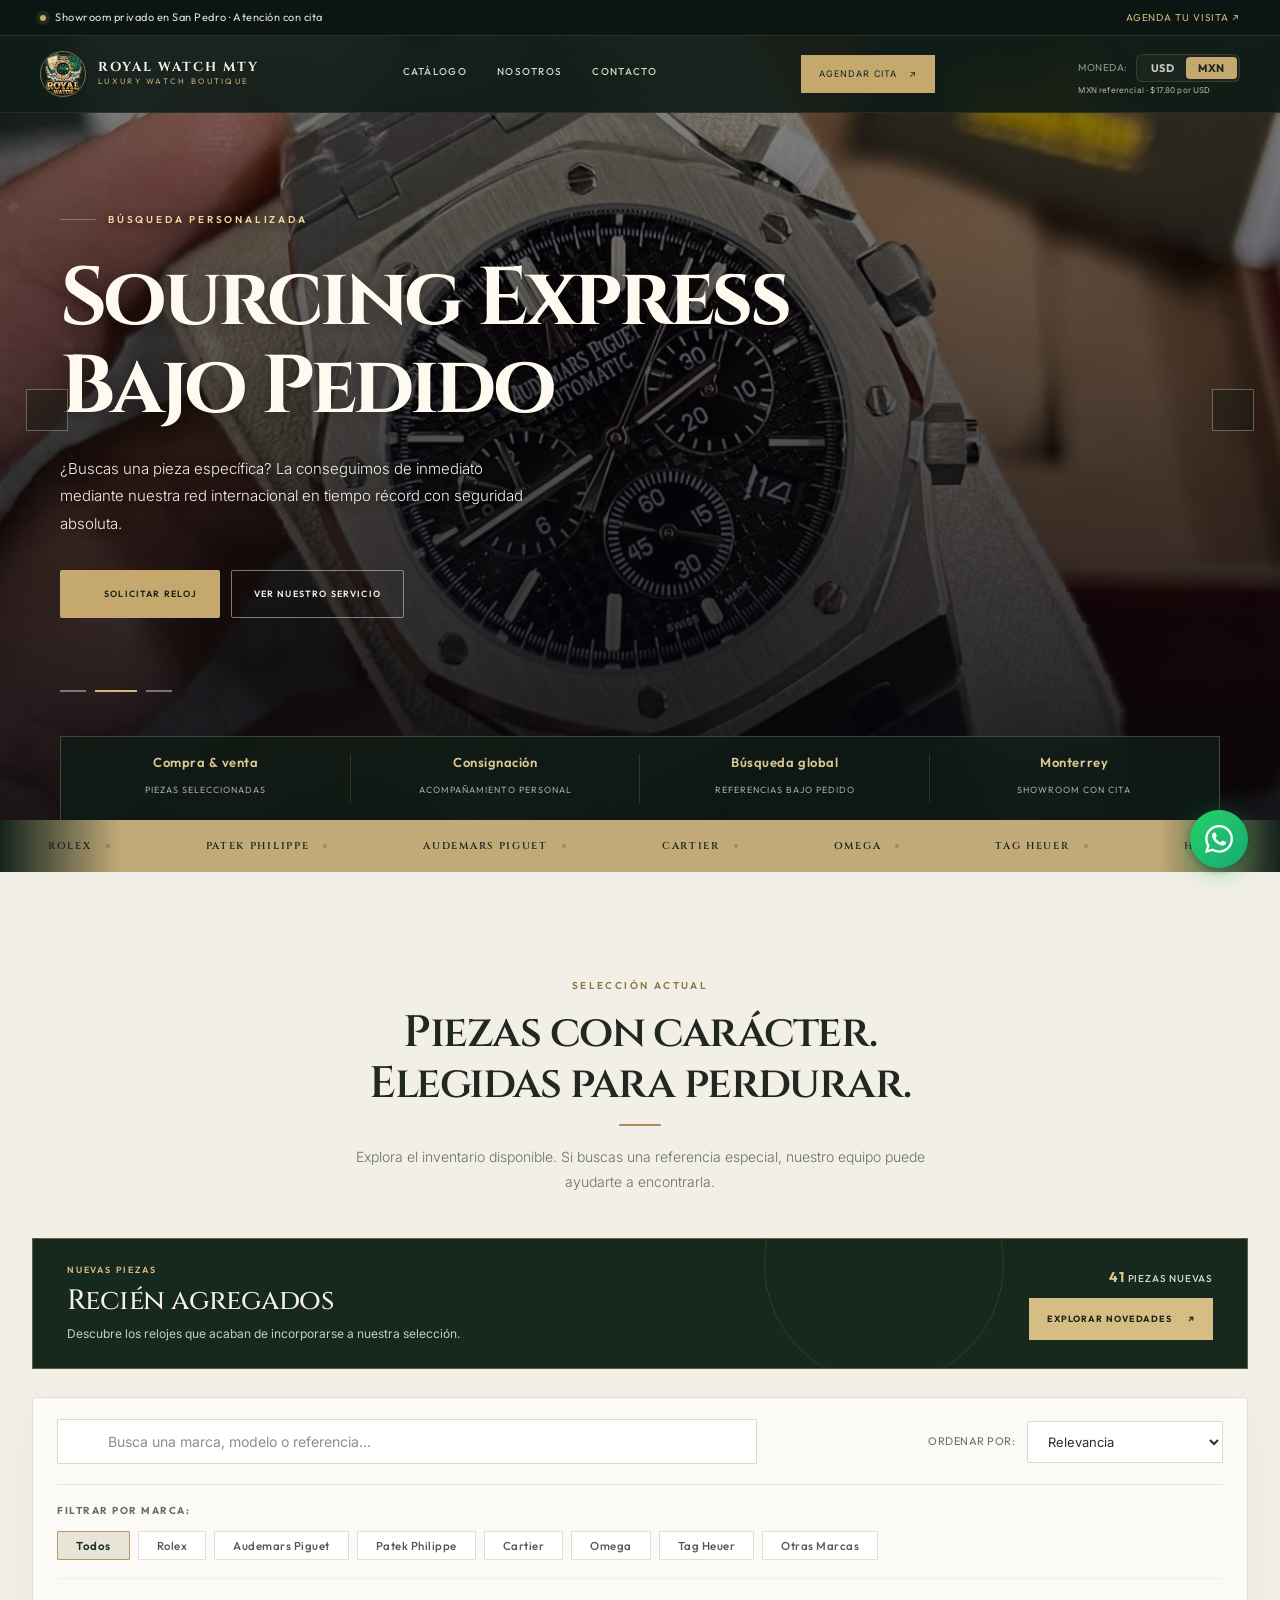
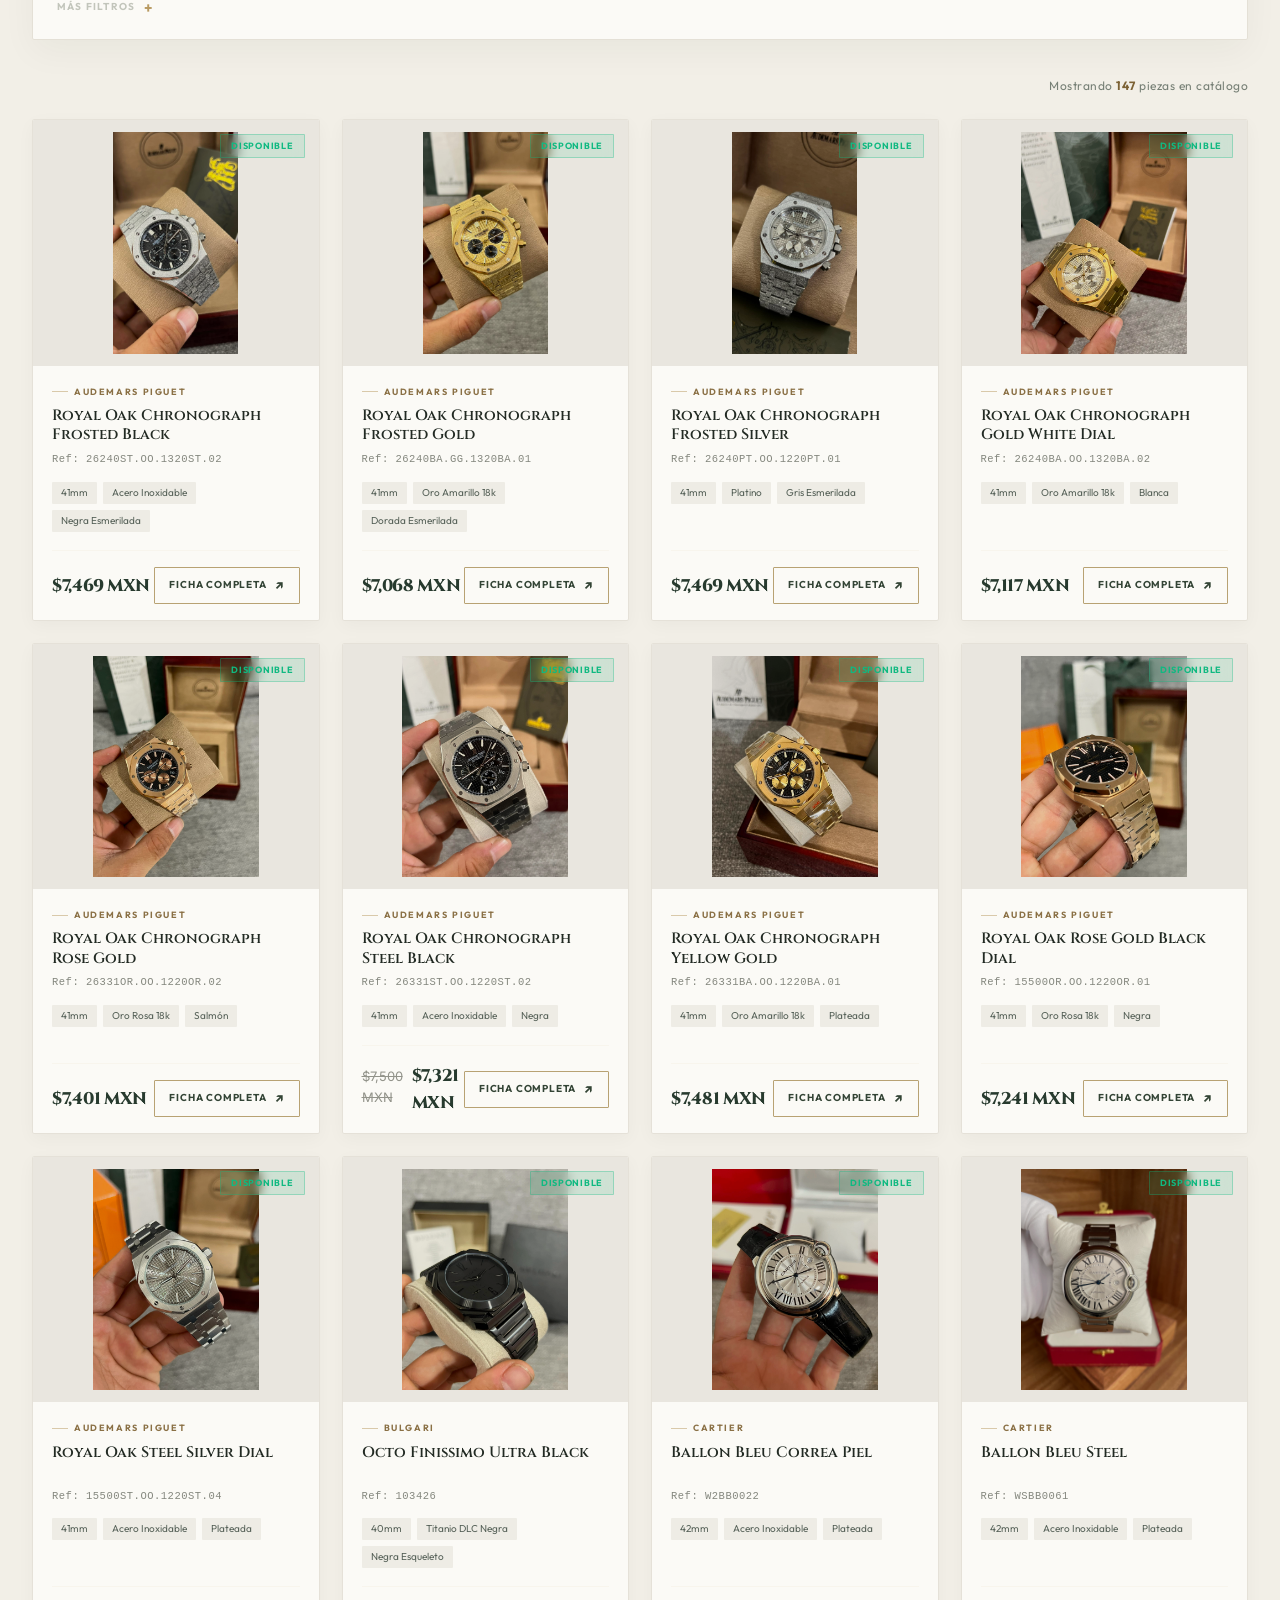
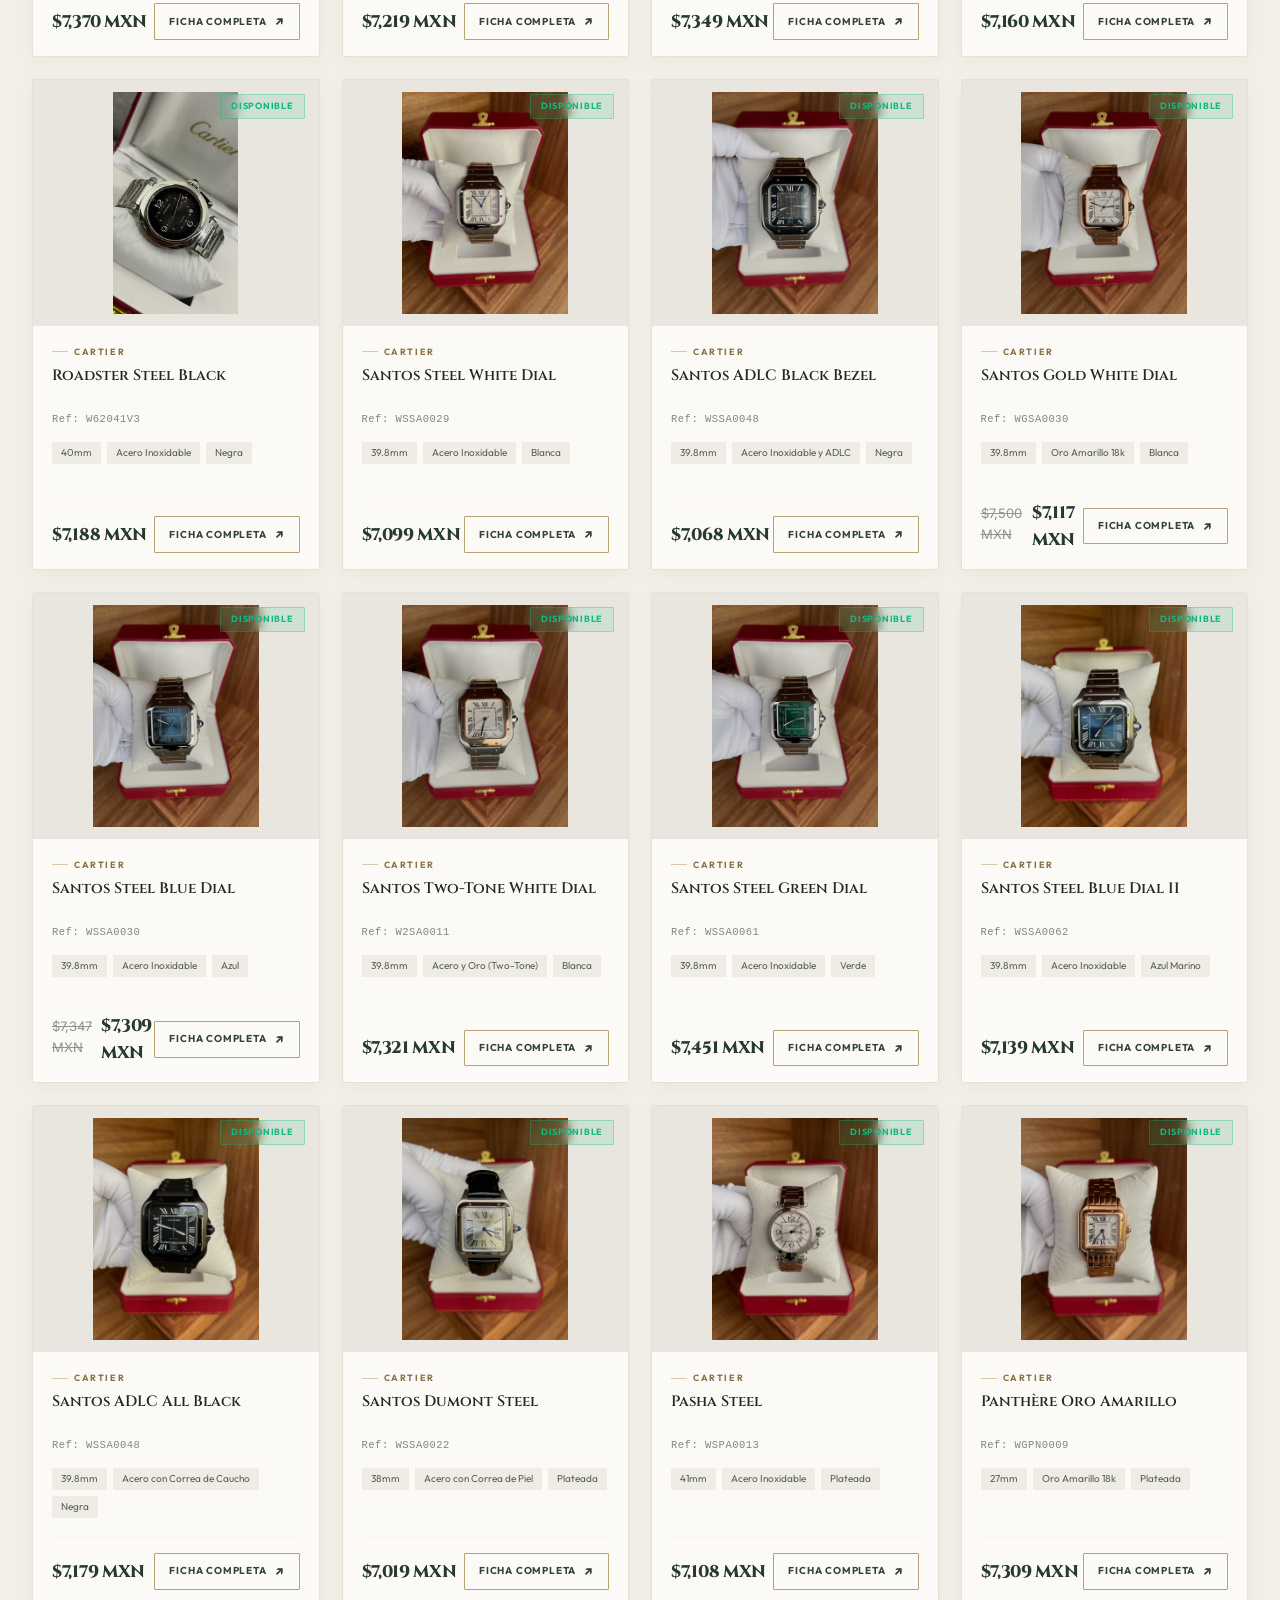
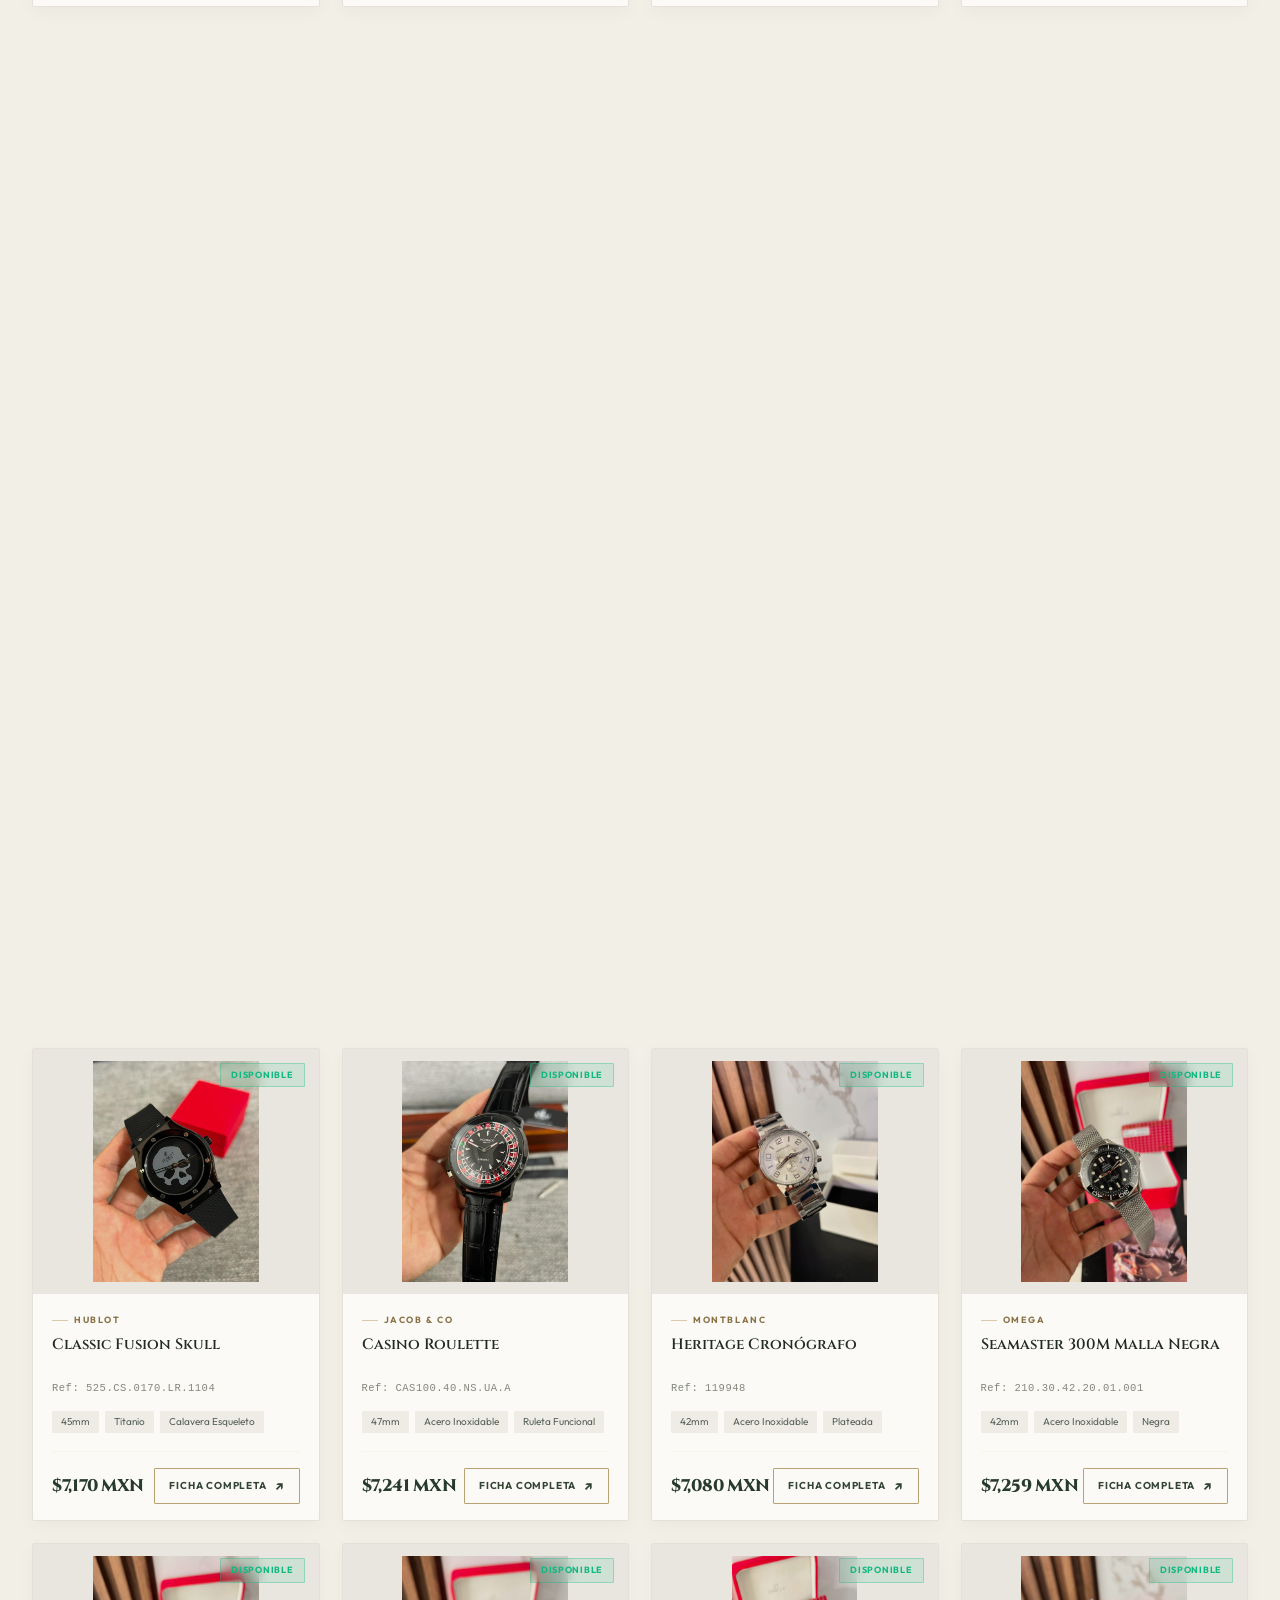
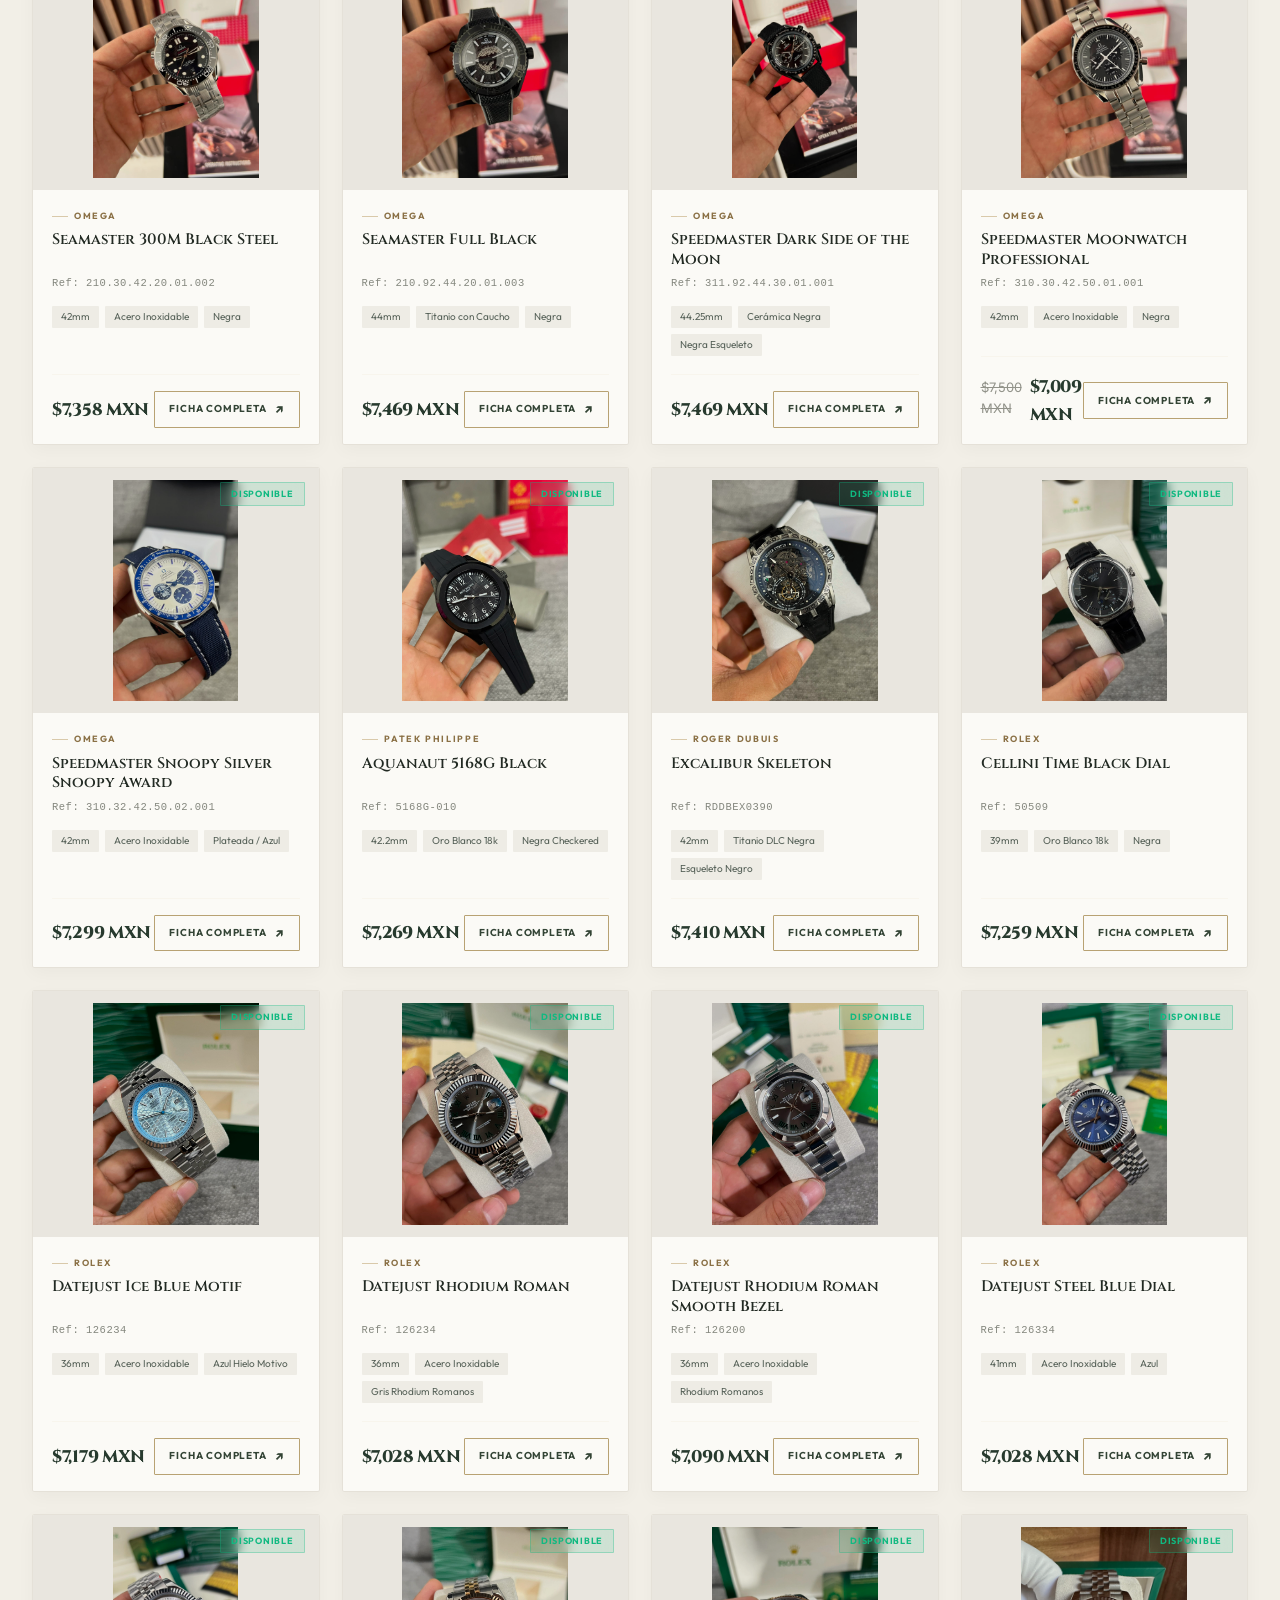
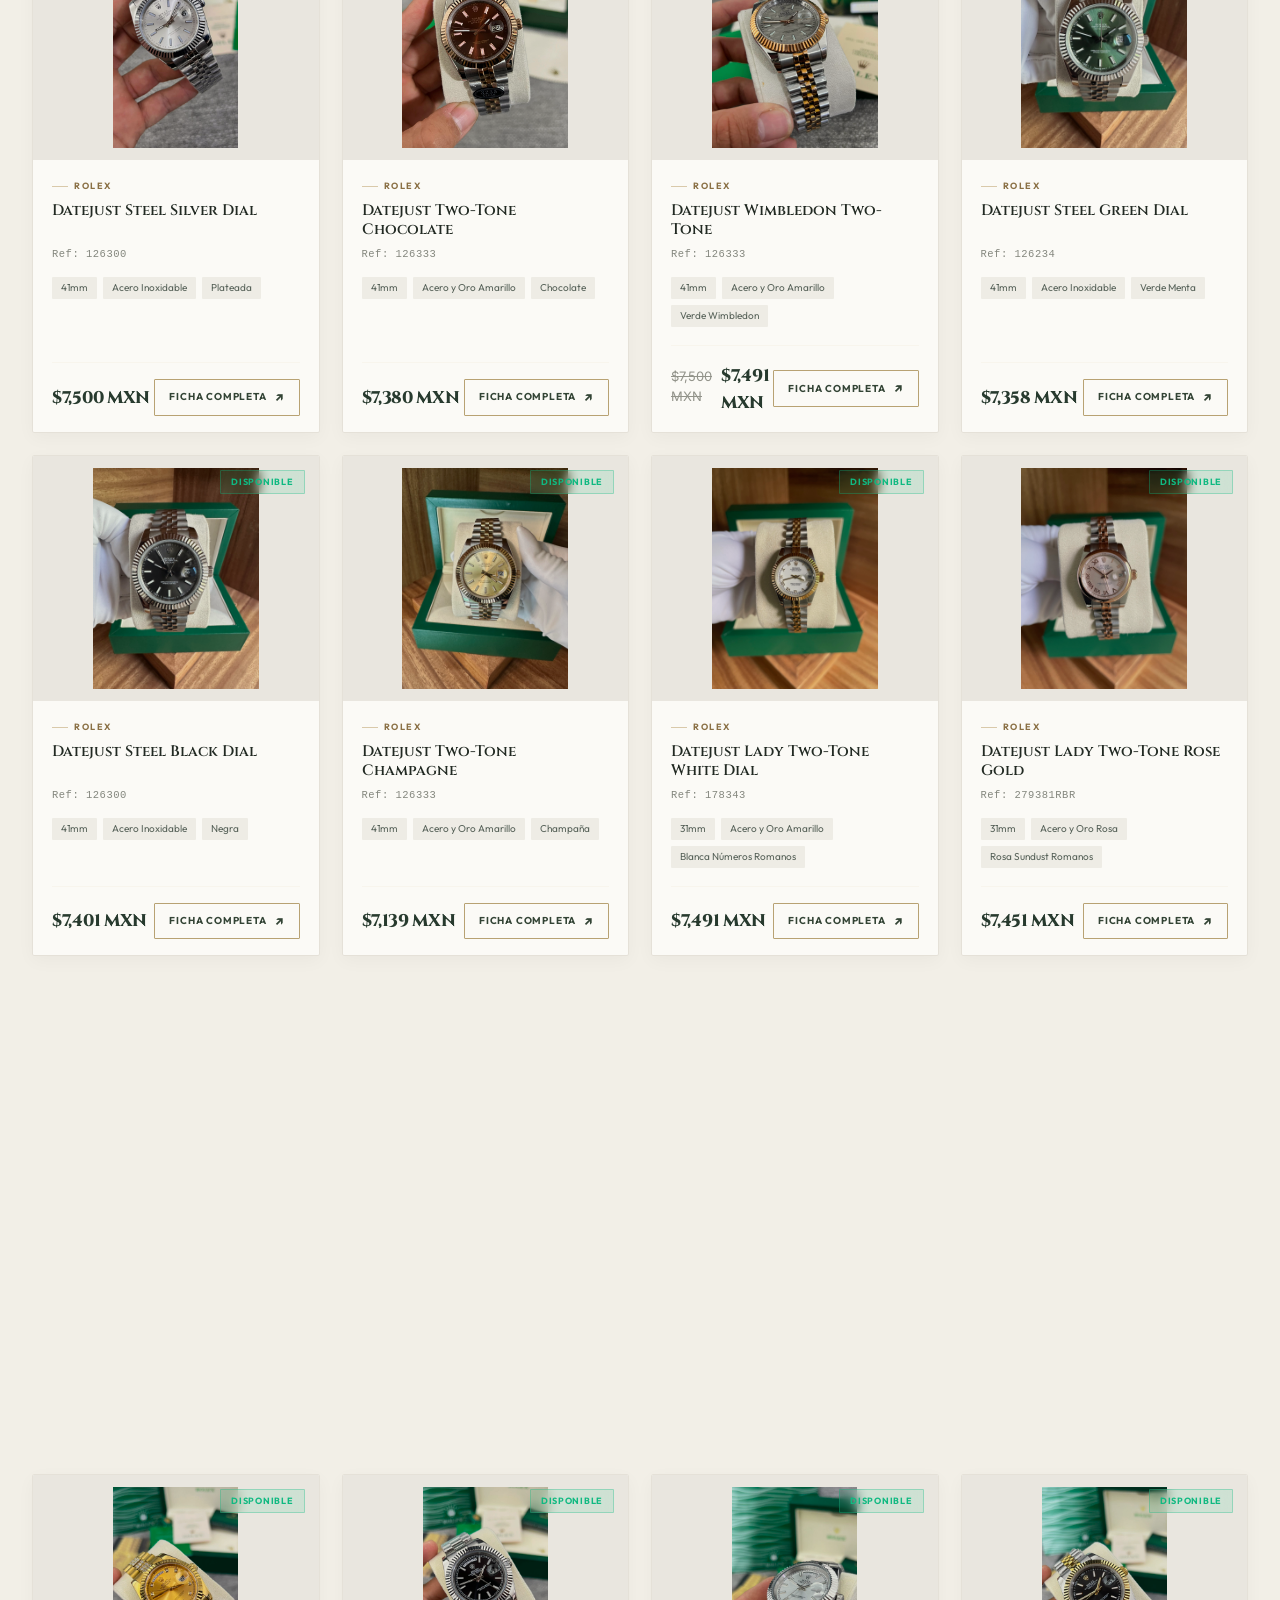
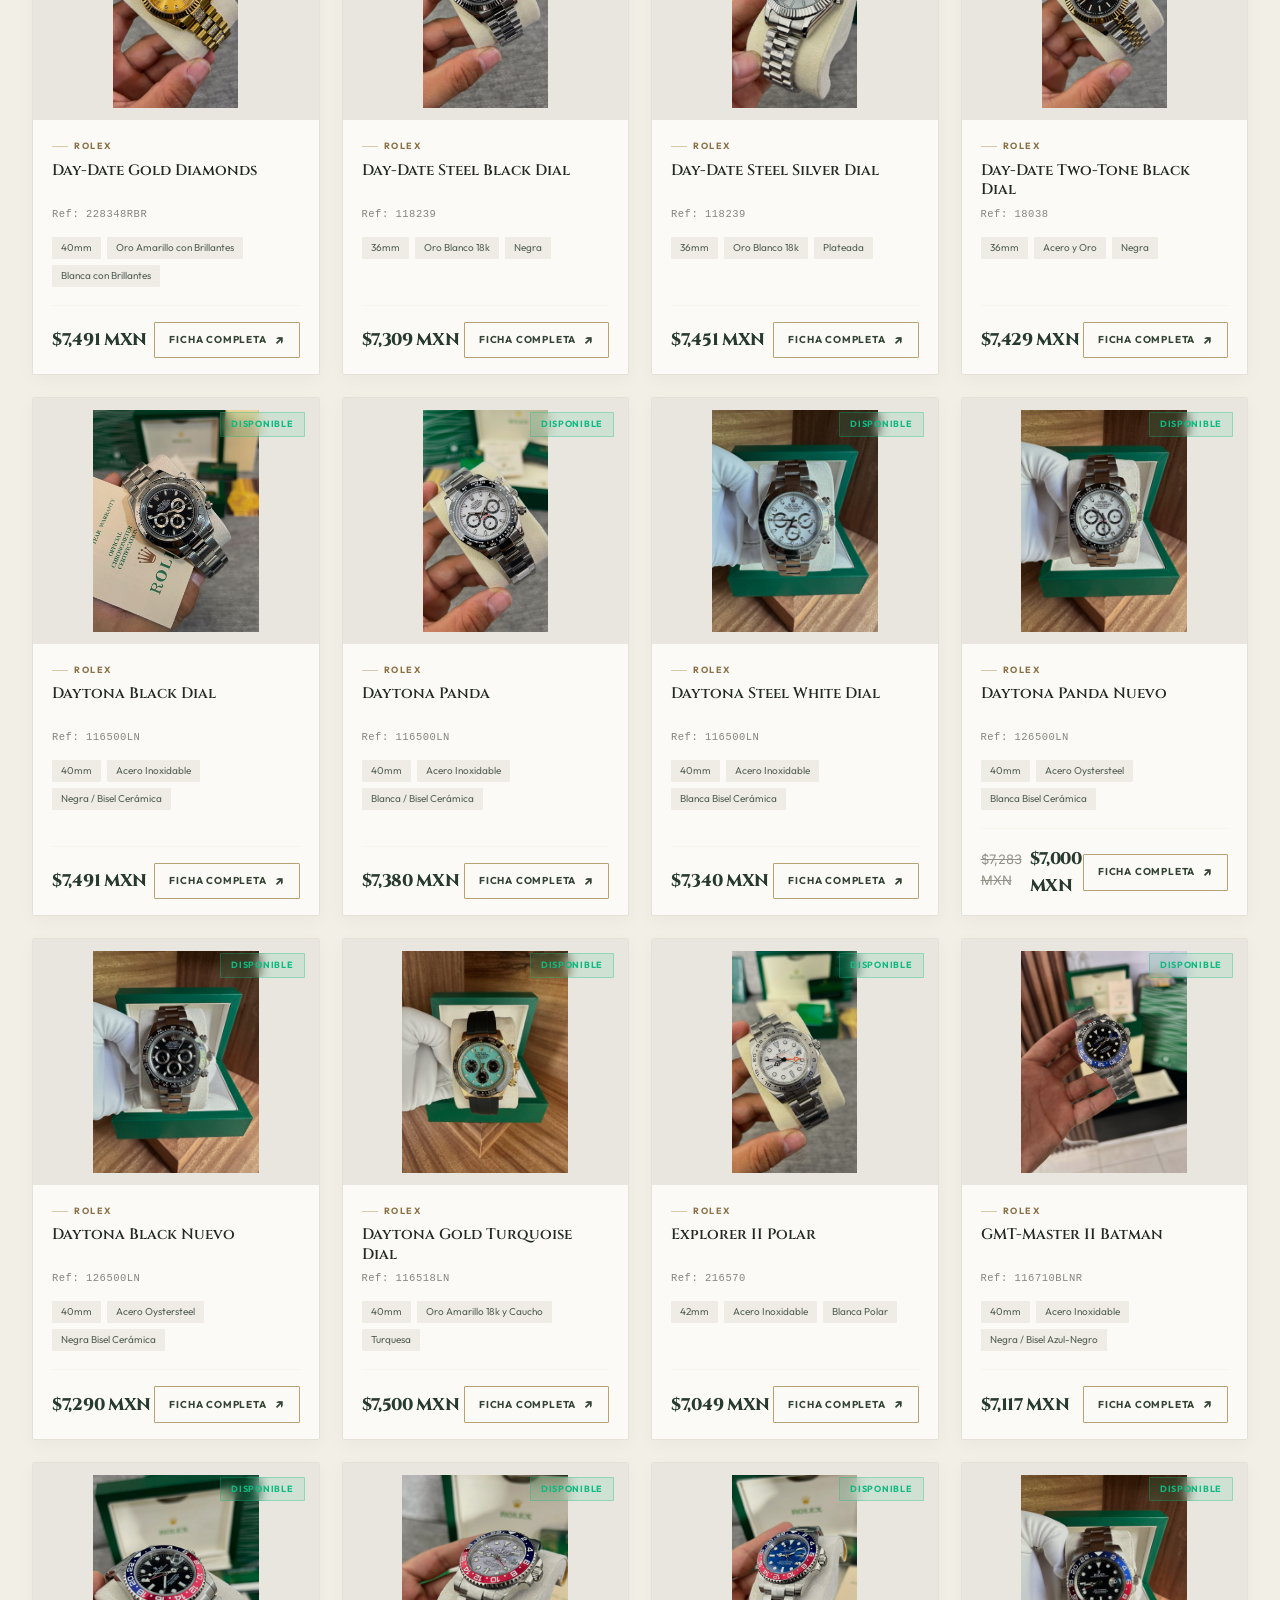
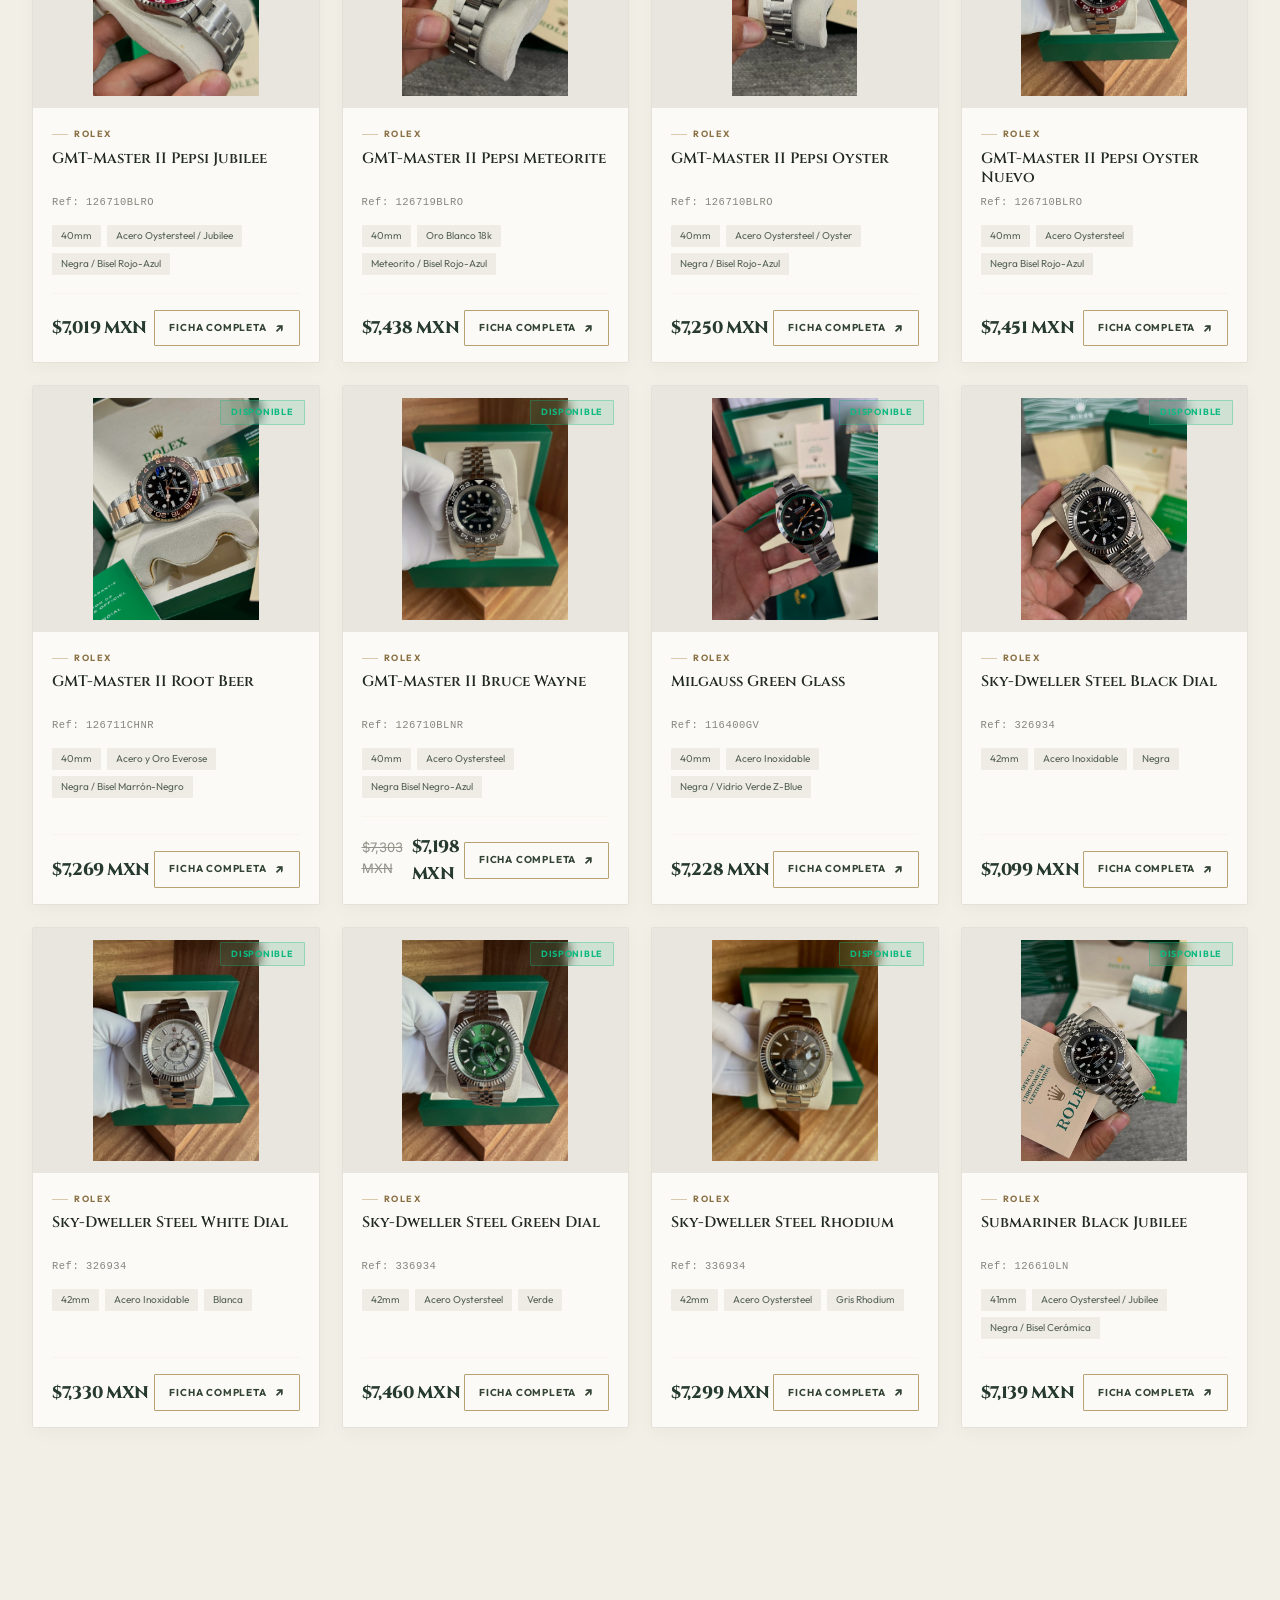
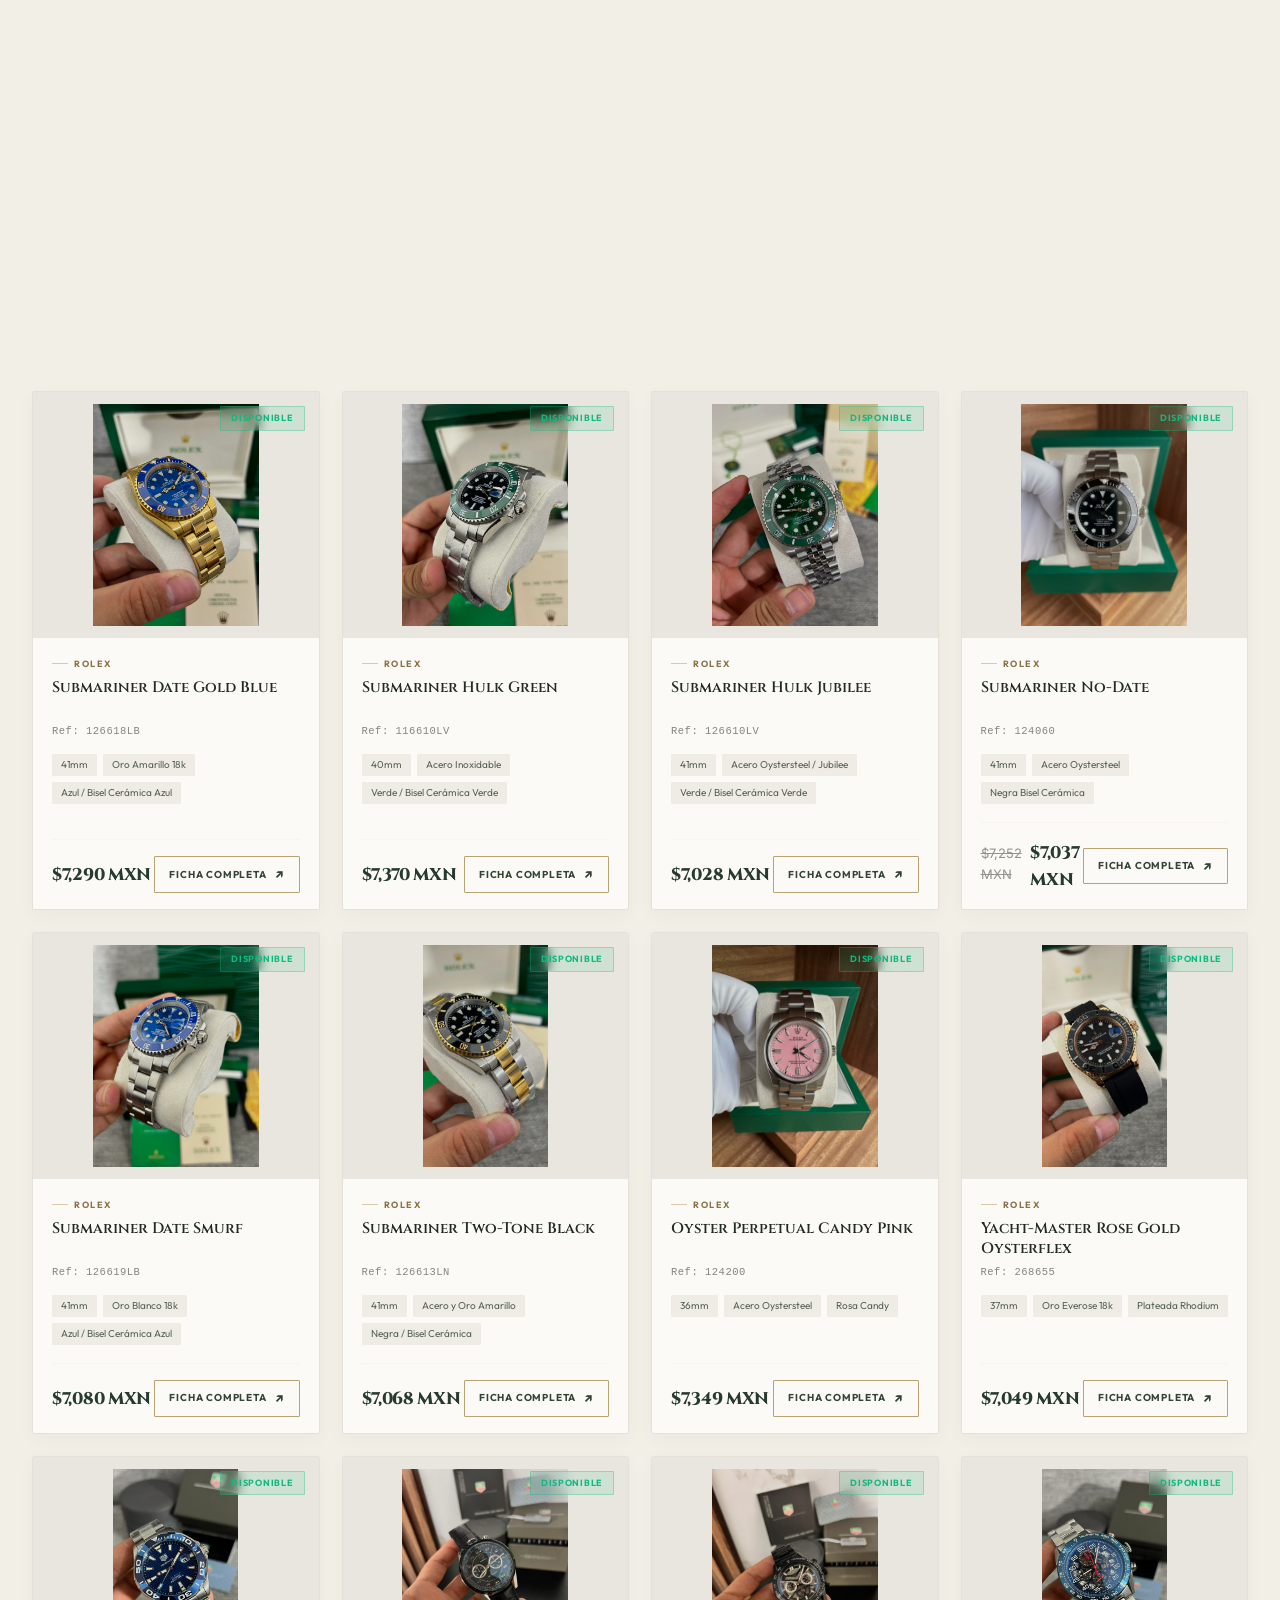
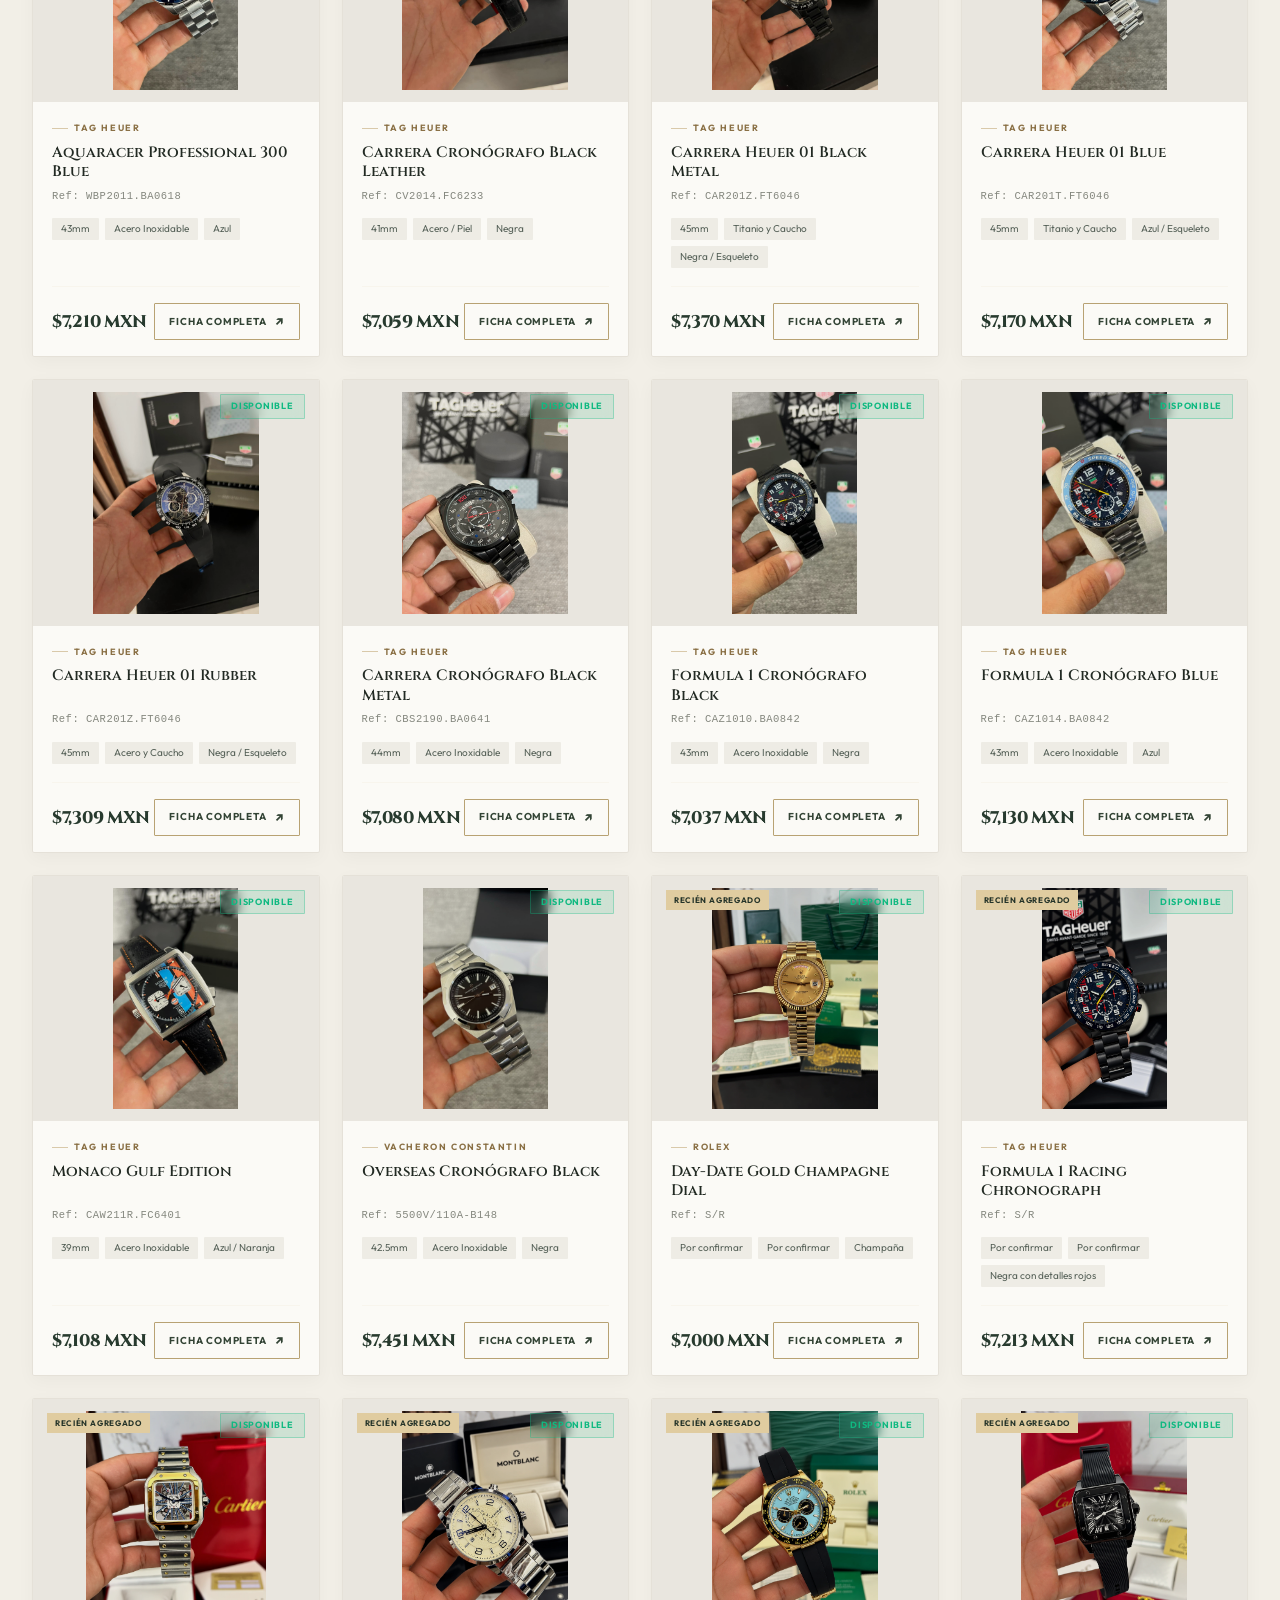
==== commit cc6d130a: "Add recently added watches section" ====
--- a/index.html
+++ b/index.html
@@ -184,6 +184,20 @@
                 <div class="gold-line"></div>
                 <p class="section-subtitle">Explora el inventario disponible. Si buscas una referencia especial, nuestro equipo puede ayudarte a encontrarla.</p>
             </div>
+
+            <section class="recent-arrivals reveal" aria-labelledby="recent-arrivals-title">
+                <div class="recent-arrivals-copy">
+                    <span class="recent-arrivals-kicker">Nuevas piezas</span>
+                    <h4 id="recent-arrivals-title">Recién agregados</h4>
+                    <p>Descubre los relojes que acaban de incorporarse a nuestra selección.</p>
+                </div>
+                <div class="recent-arrivals-action">
+                    <span class="recent-arrivals-count"><strong id="recent-products-count">41</strong> piezas nuevas</span>
+                    <button type="button" class="recent-arrivals-button" id="show-recent-products" aria-pressed="false">
+                        Explorar novedades <span aria-hidden="true">↗</span>
+                    </button>
+                </div>
+            </section>
 
             <!-- Search & Filters -->
             <div class="filters-card reveal">
--- a/store.css
+++ b/store.css
@@ -2768,4 +2768,34 @@
 .card-btn { display: inline-flex; min-height: 34px; align-items: center; justify-content: center; gap: 8px; text-decoration: none; white-space: nowrap; }
 .card-btn span { font-size: 13px; }
 @media (max-width: 760px) { .advanced-filter-grid { grid-template-columns: repeat(2,minmax(0,1fr)); } .advanced-filter-grid .clear-filters-btn { grid-column: 1 / -1; } }
-@media (max-width: 420px) { .advanced-filter-grid { grid-template-columns: minmax(0,1fr); } .advanced-filter-grid .clear-filters-btn { grid-column: auto; } }+@media (max-width: 420px) { .advanced-filter-grid { grid-template-columns: minmax(0,1fr); } .advanced-filter-grid .clear-filters-btn { grid-column: auto; } }
+
+/* Recent additions callout and product markers */
+.recent-arrivals {
+    position: relative; display: flex; align-items: center; justify-content: space-between; gap: 28px;
+    margin: 0 0 28px; padding: 25px clamp(20px, 3vw, 34px); overflow: hidden;
+    color: #f5f1e7; background: #17291f; border: 1px solid rgba(183, 154, 99, .48);
+}
+.recent-arrivals::after {
+    position: absolute; top: -95px; right: 20%; width: 240px; height: 240px; border: 1px solid rgba(215, 193, 145, .12);
+    border-radius: 50%; content: ""; pointer-events: none;
+}
+.recent-arrivals-copy, .recent-arrivals-action { position: relative; z-index: 1; }
+.recent-arrivals-kicker { display: block; margin-bottom: 7px; color: #d5bc86; font: 600 9px/1.4 var(--font-sub); letter-spacing: .2em; text-transform: uppercase; }
+.recent-arrivals-copy h4 { margin: 0 0 6px; color: #f5f1e7; font: 500 clamp(21px, 2.4vw, 28px)/1.2 var(--font-heading); letter-spacing: -.02em; }
+.recent-arrivals-copy p { margin: 0; color: #c5ccc3; font-size: 12px; line-height: 1.65; }
+.recent-arrivals-action { display: flex; align-items: flex-end; flex-direction: column; gap: 10px; flex-shrink: 0; }
+.recent-arrivals-count { color: #d6dbd2; font: 500 10px/1.4 var(--font-sub); letter-spacing: .08em; text-transform: uppercase; }
+.recent-arrivals-count strong { color: #e1c98f; font-size: 14px; }
+.recent-arrivals-button { display: inline-flex; align-items: center; justify-content: center; gap: 16px; min-height: 42px; padding: 0 17px; color: #18251d; background: #d6bd83; border: 1px solid #d6bd83; cursor: pointer; font: 700 9px/1 var(--font-sub); letter-spacing: .1em; text-transform: uppercase; transition: background .2s ease, color .2s ease, border-color .2s ease; }
+.recent-arrivals-button:hover:not(:disabled) { color: #f7f3e9; background: transparent; border-color: rgba(245,240,228,.55); }
+.recent-arrivals-button:focus-visible { outline: 2px solid #f5f1e7; outline-offset: 3px; }
+.recent-arrivals-button:disabled { opacity: .55; cursor: not-allowed; }
+.card-new-label { position: absolute; top: 14px; left: 14px; z-index: 10; padding: 6px 8px; color: #243328; background: #e0cca0; font: 700 8px/1 var(--font-sub); letter-spacing: .08em; text-transform: uppercase; }
+.watch-card-new .card-seasonal-label { top: 42px; }
+#store-grid { scroll-margin-top: 130px; }
+@media (max-width: 620px) {
+    .recent-arrivals { align-items: stretch; flex-direction: column; gap: 17px; padding: 21px 18px; }
+    .recent-arrivals-action { align-items: flex-start; }
+    .recent-arrivals-button { width: 100%; }
+}
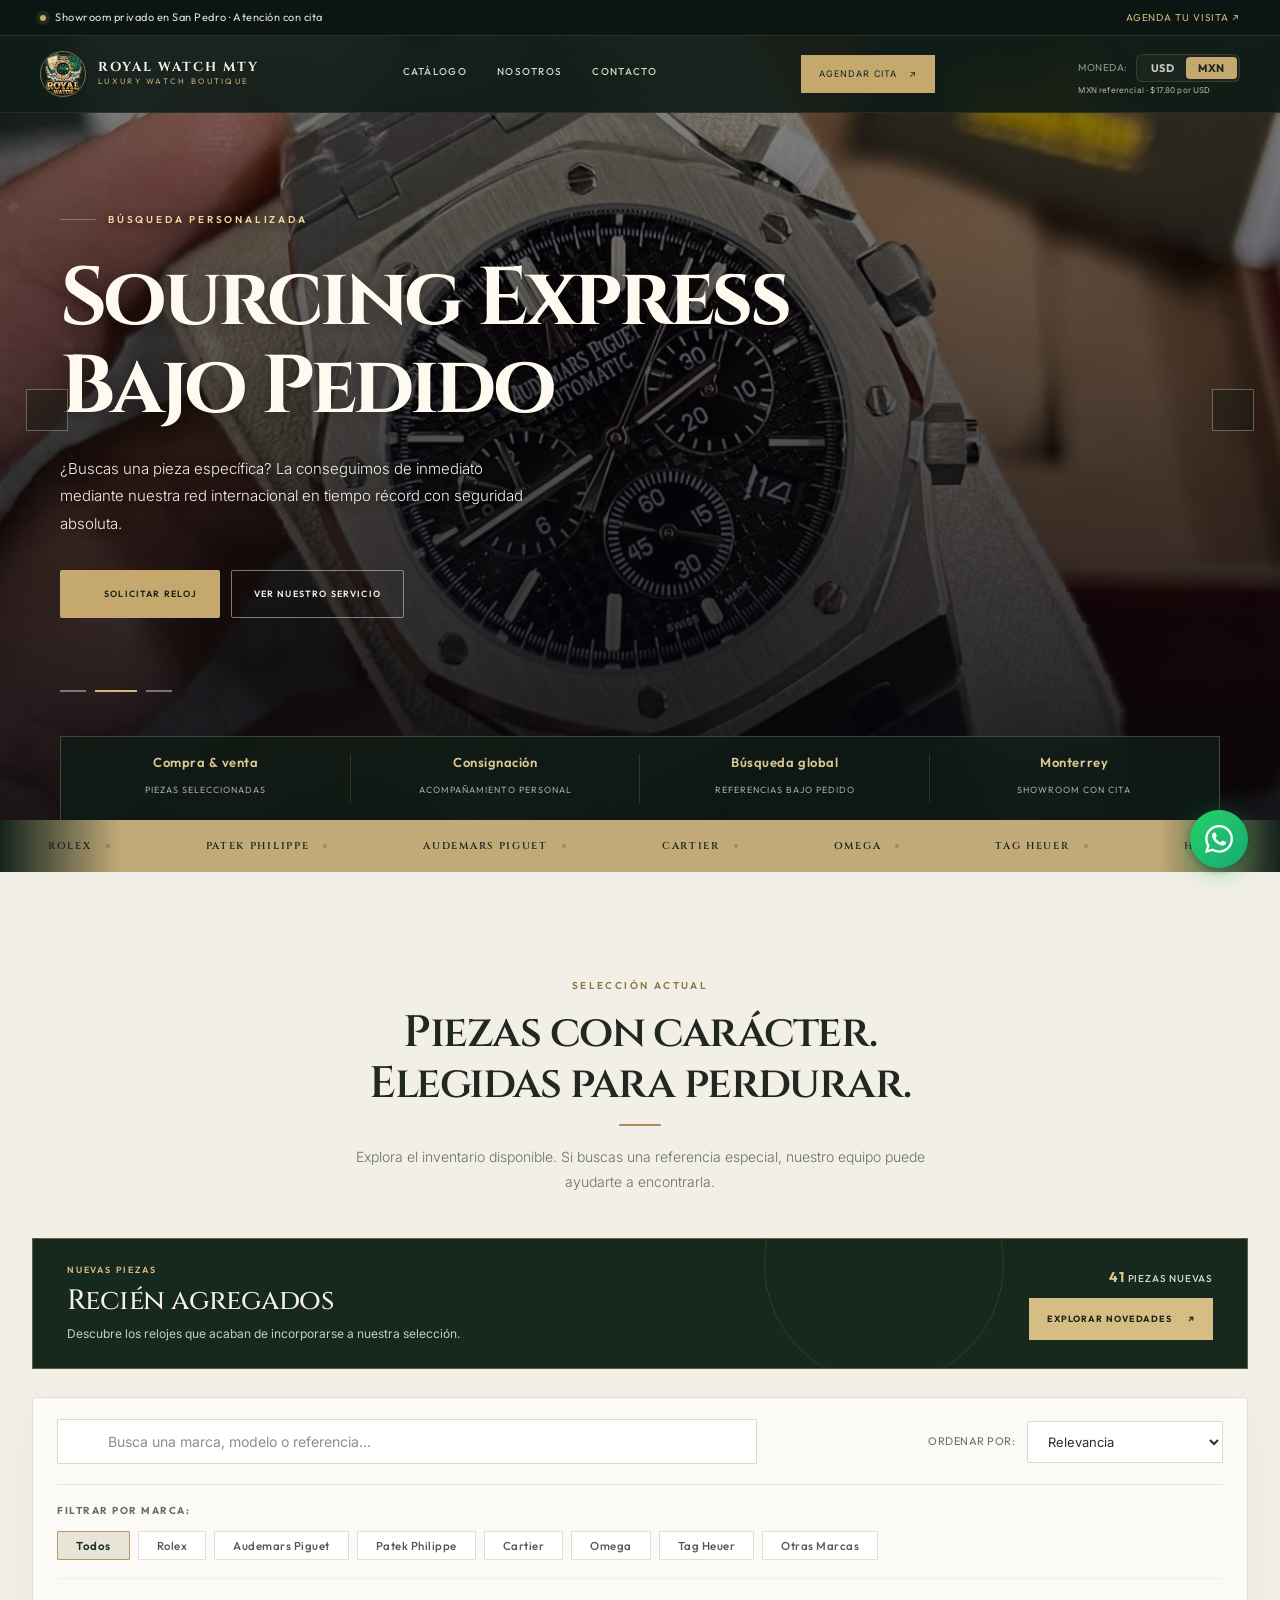
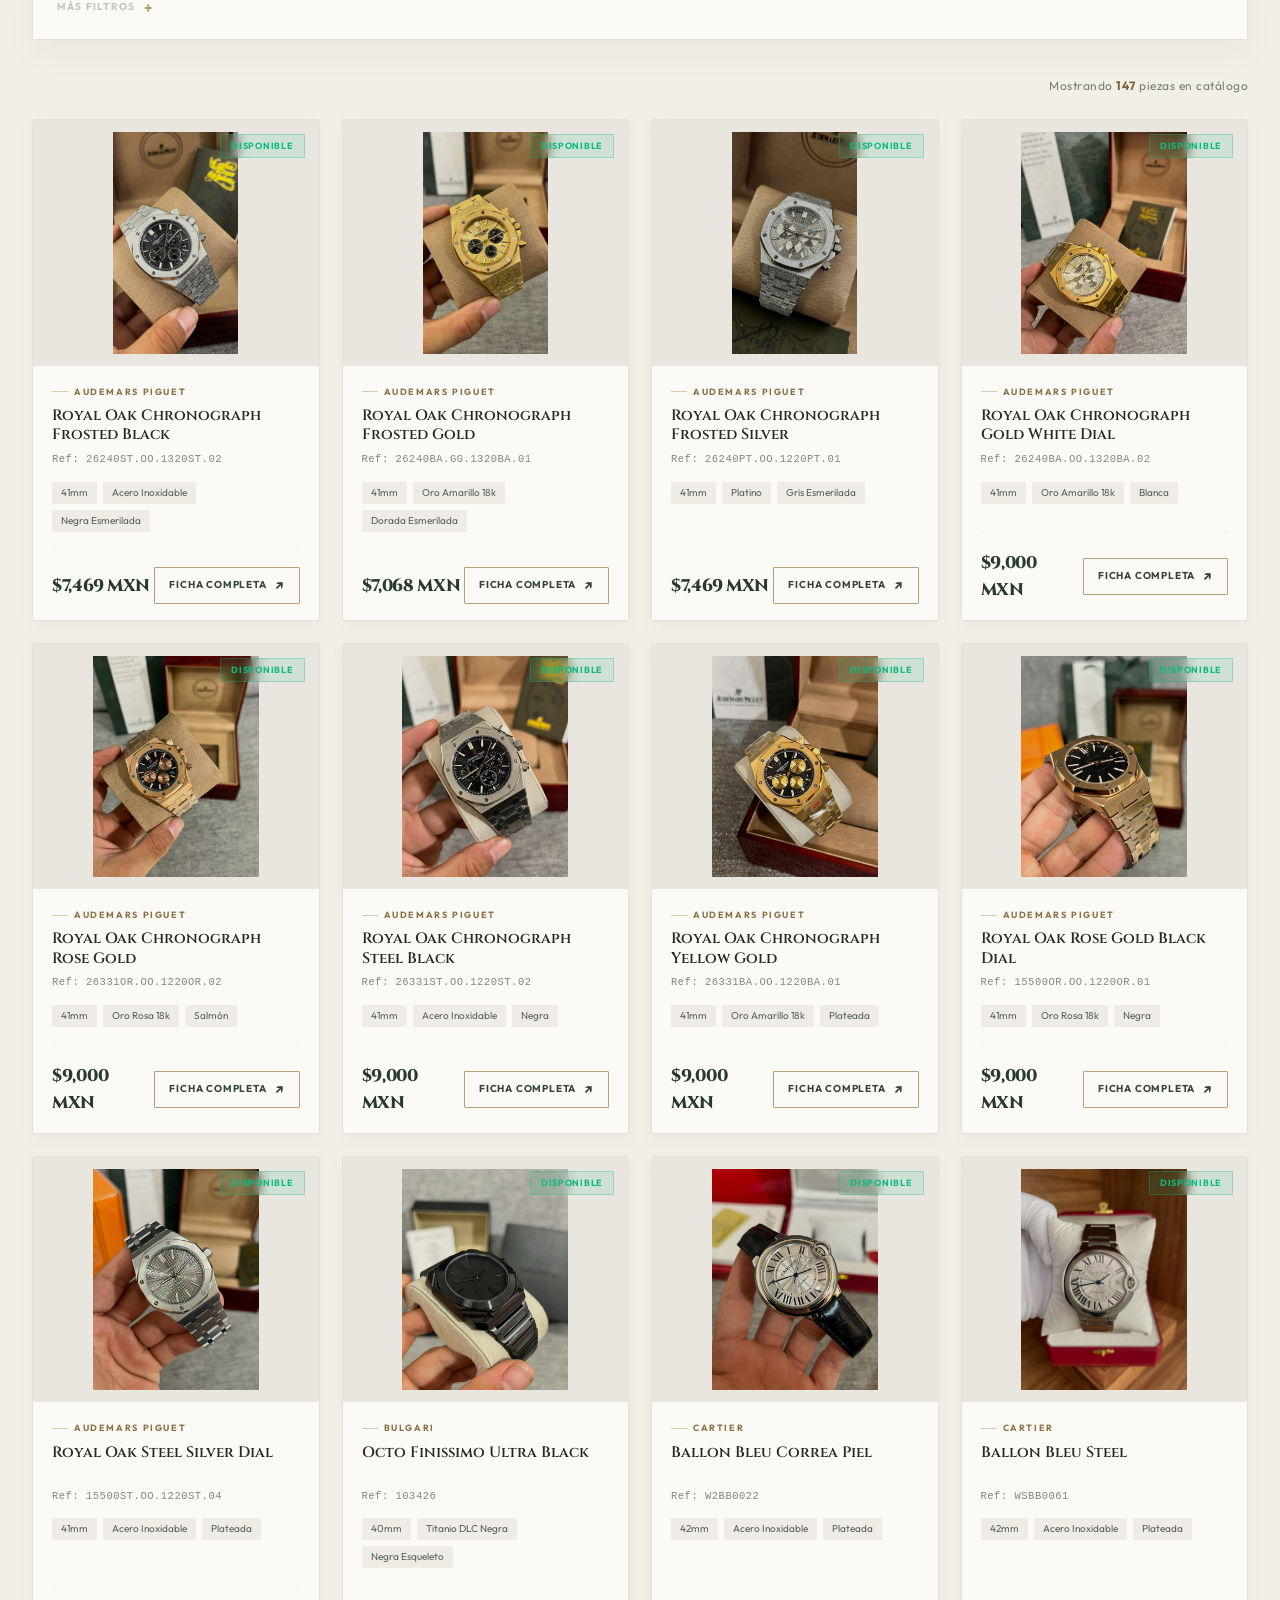
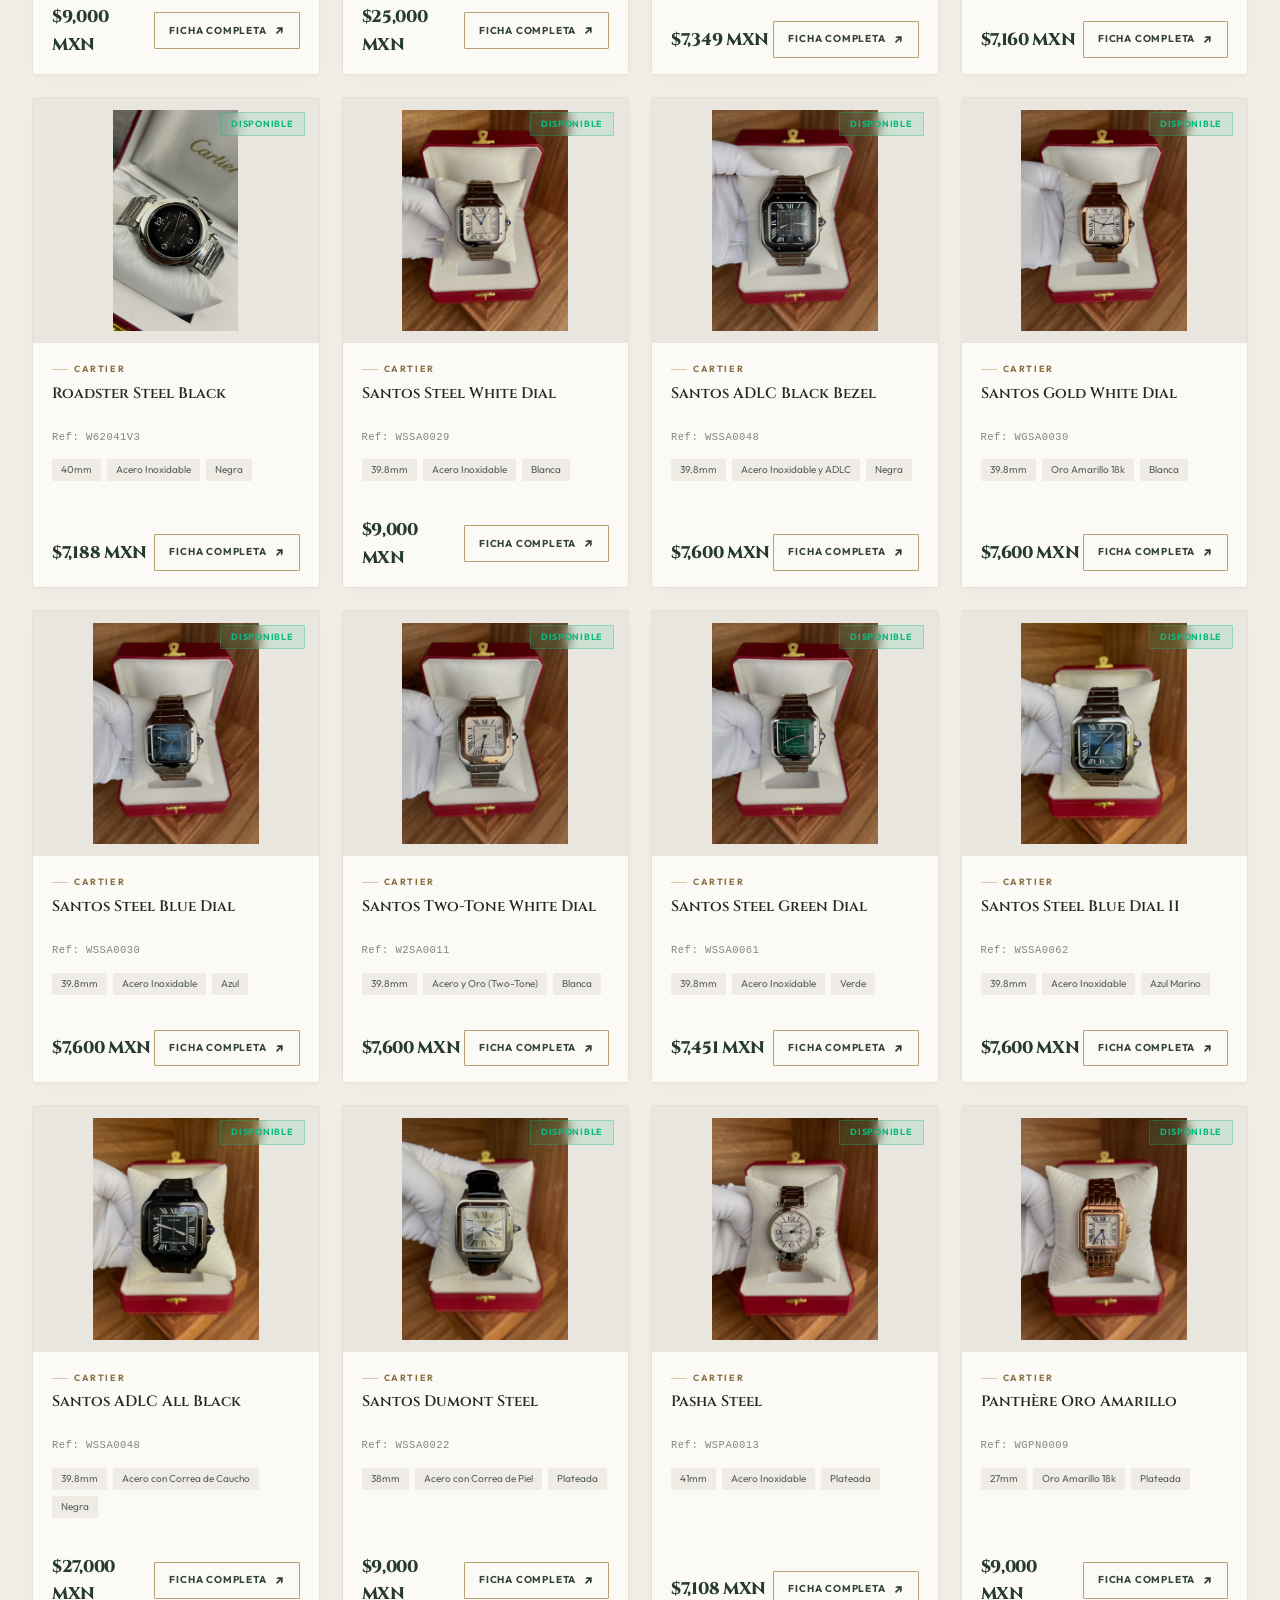
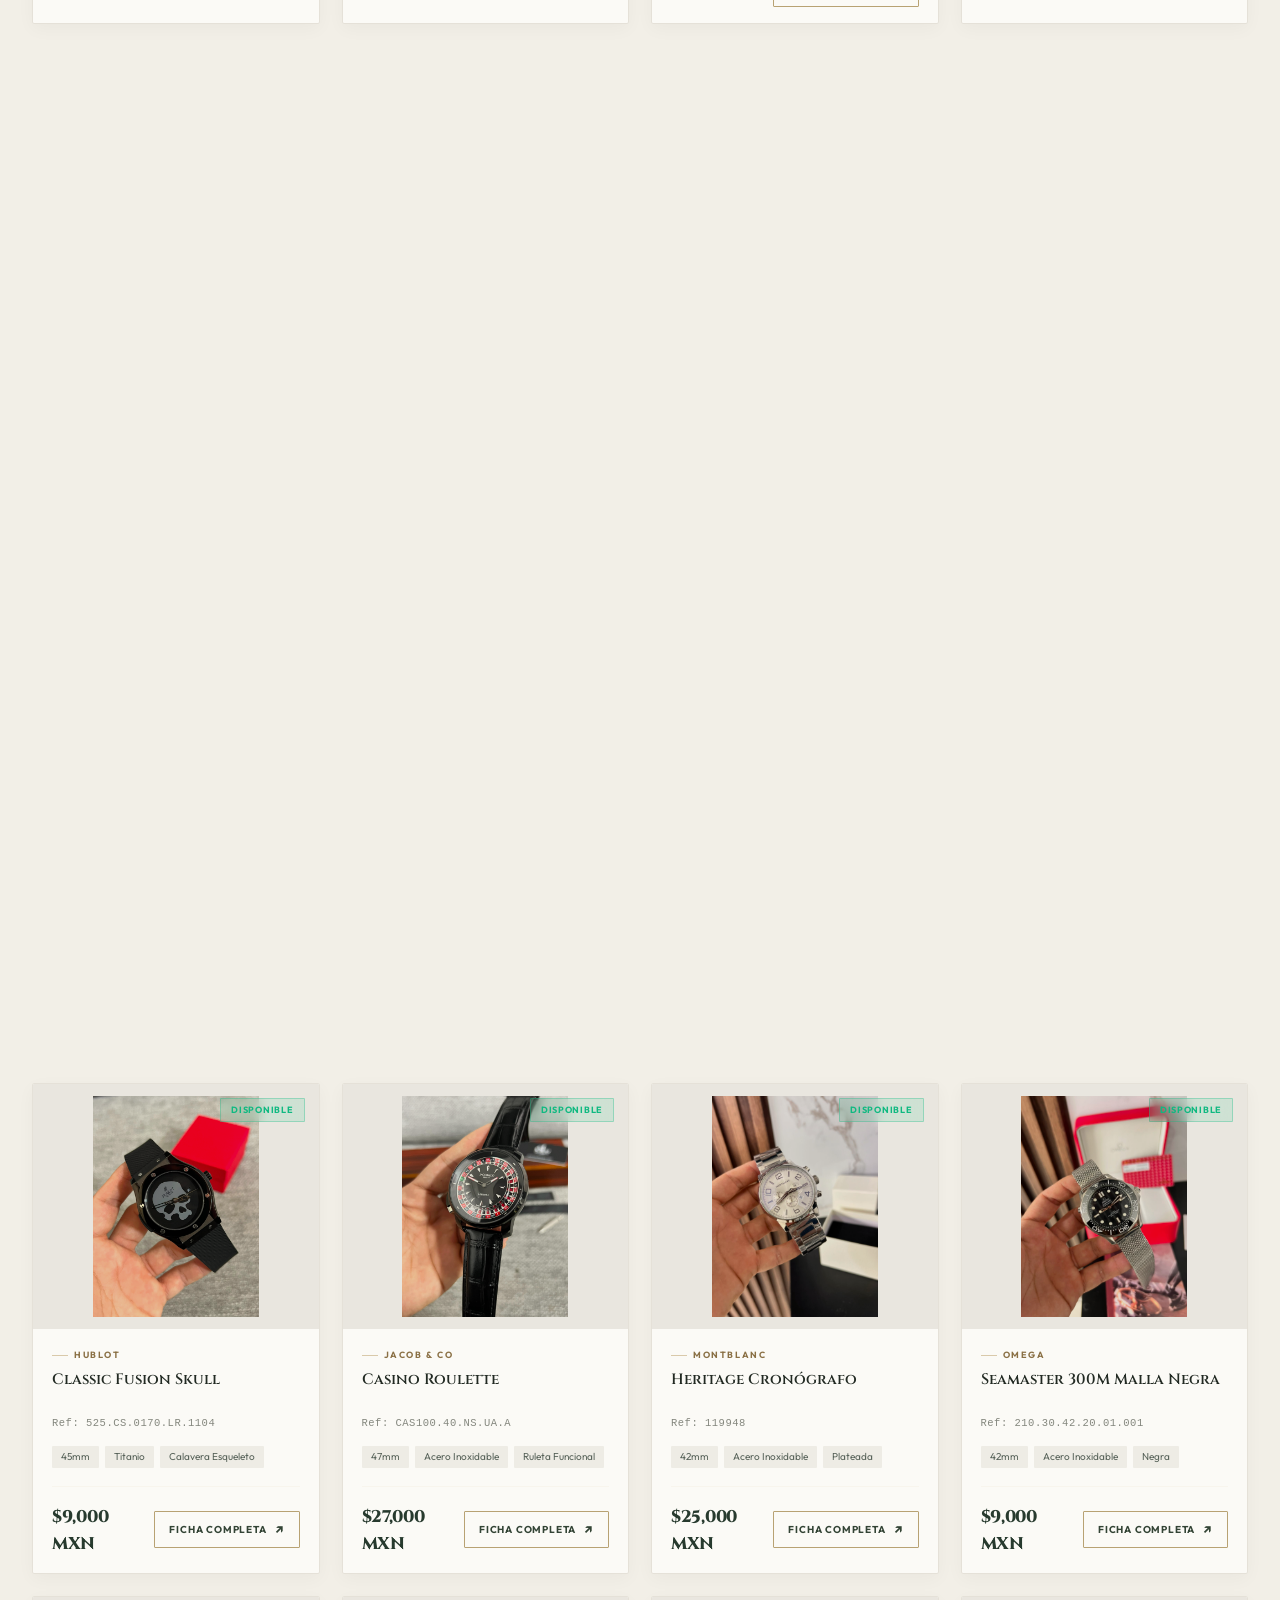
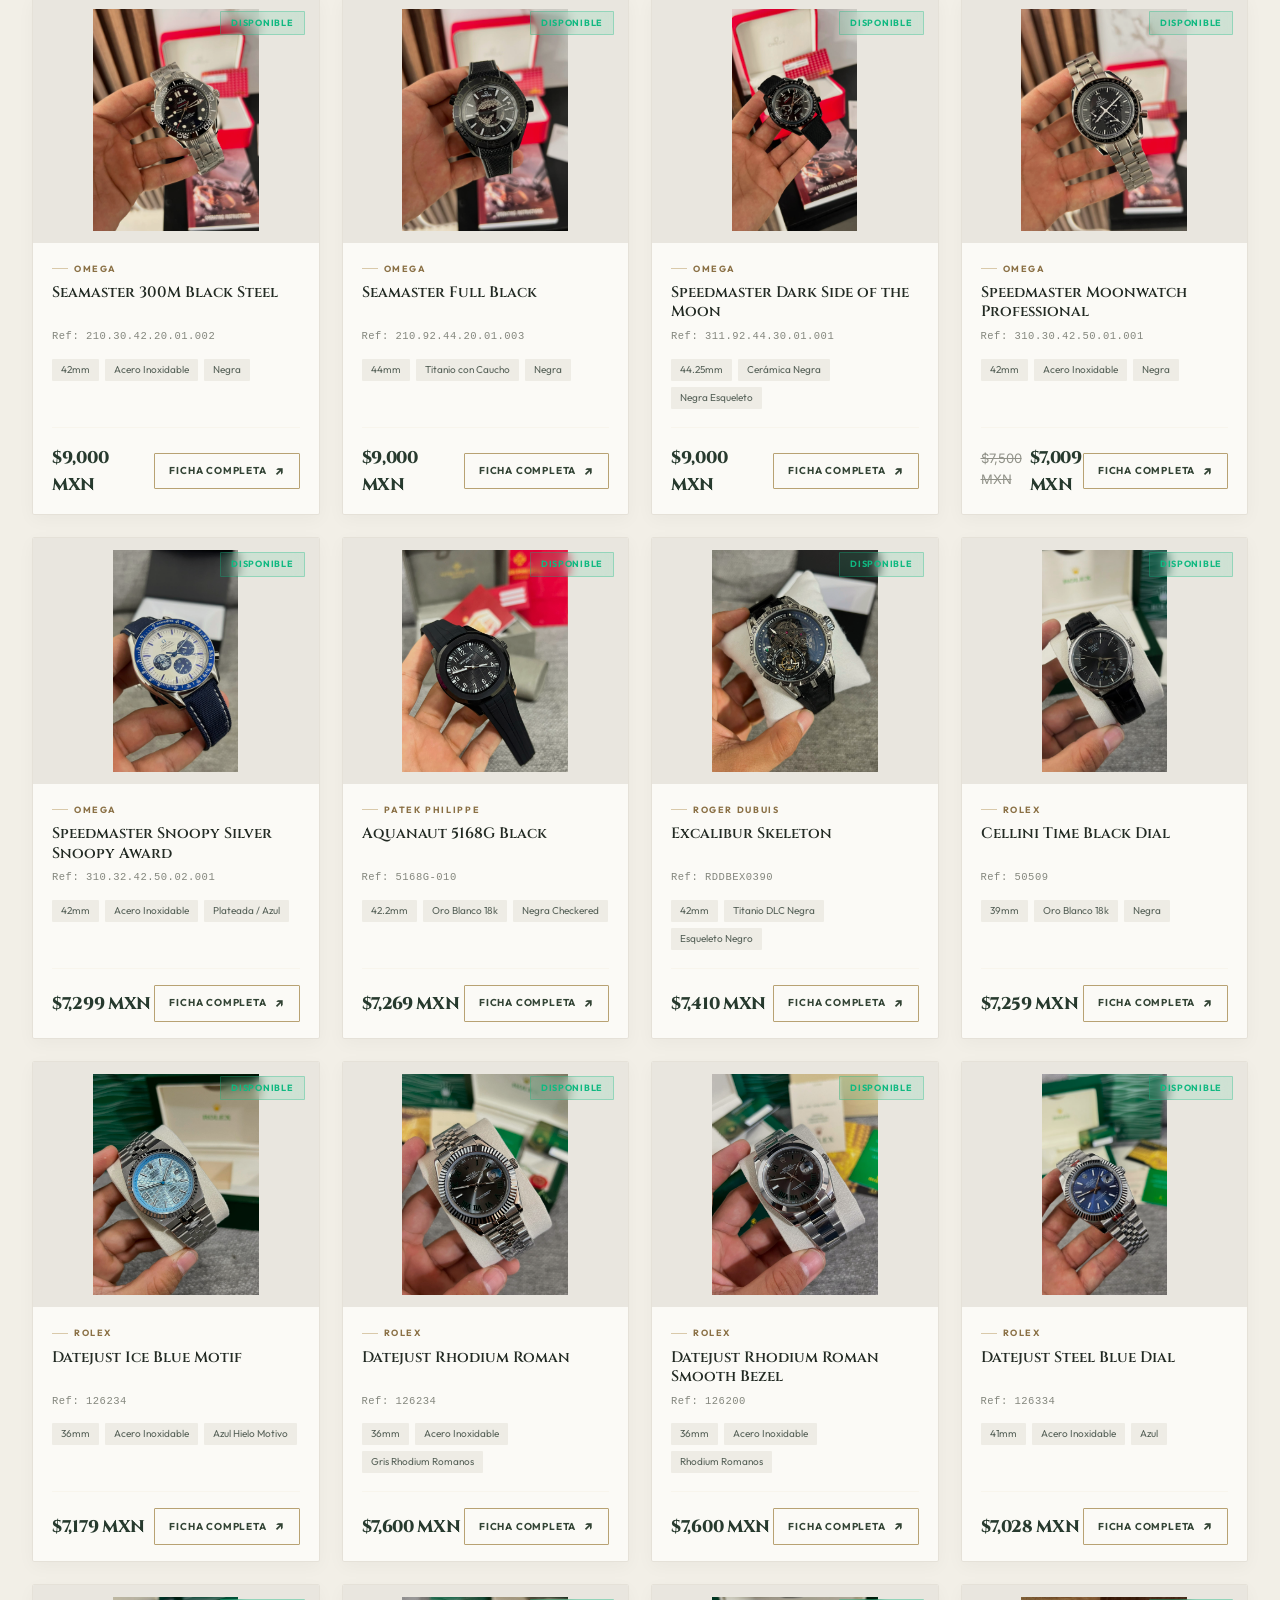
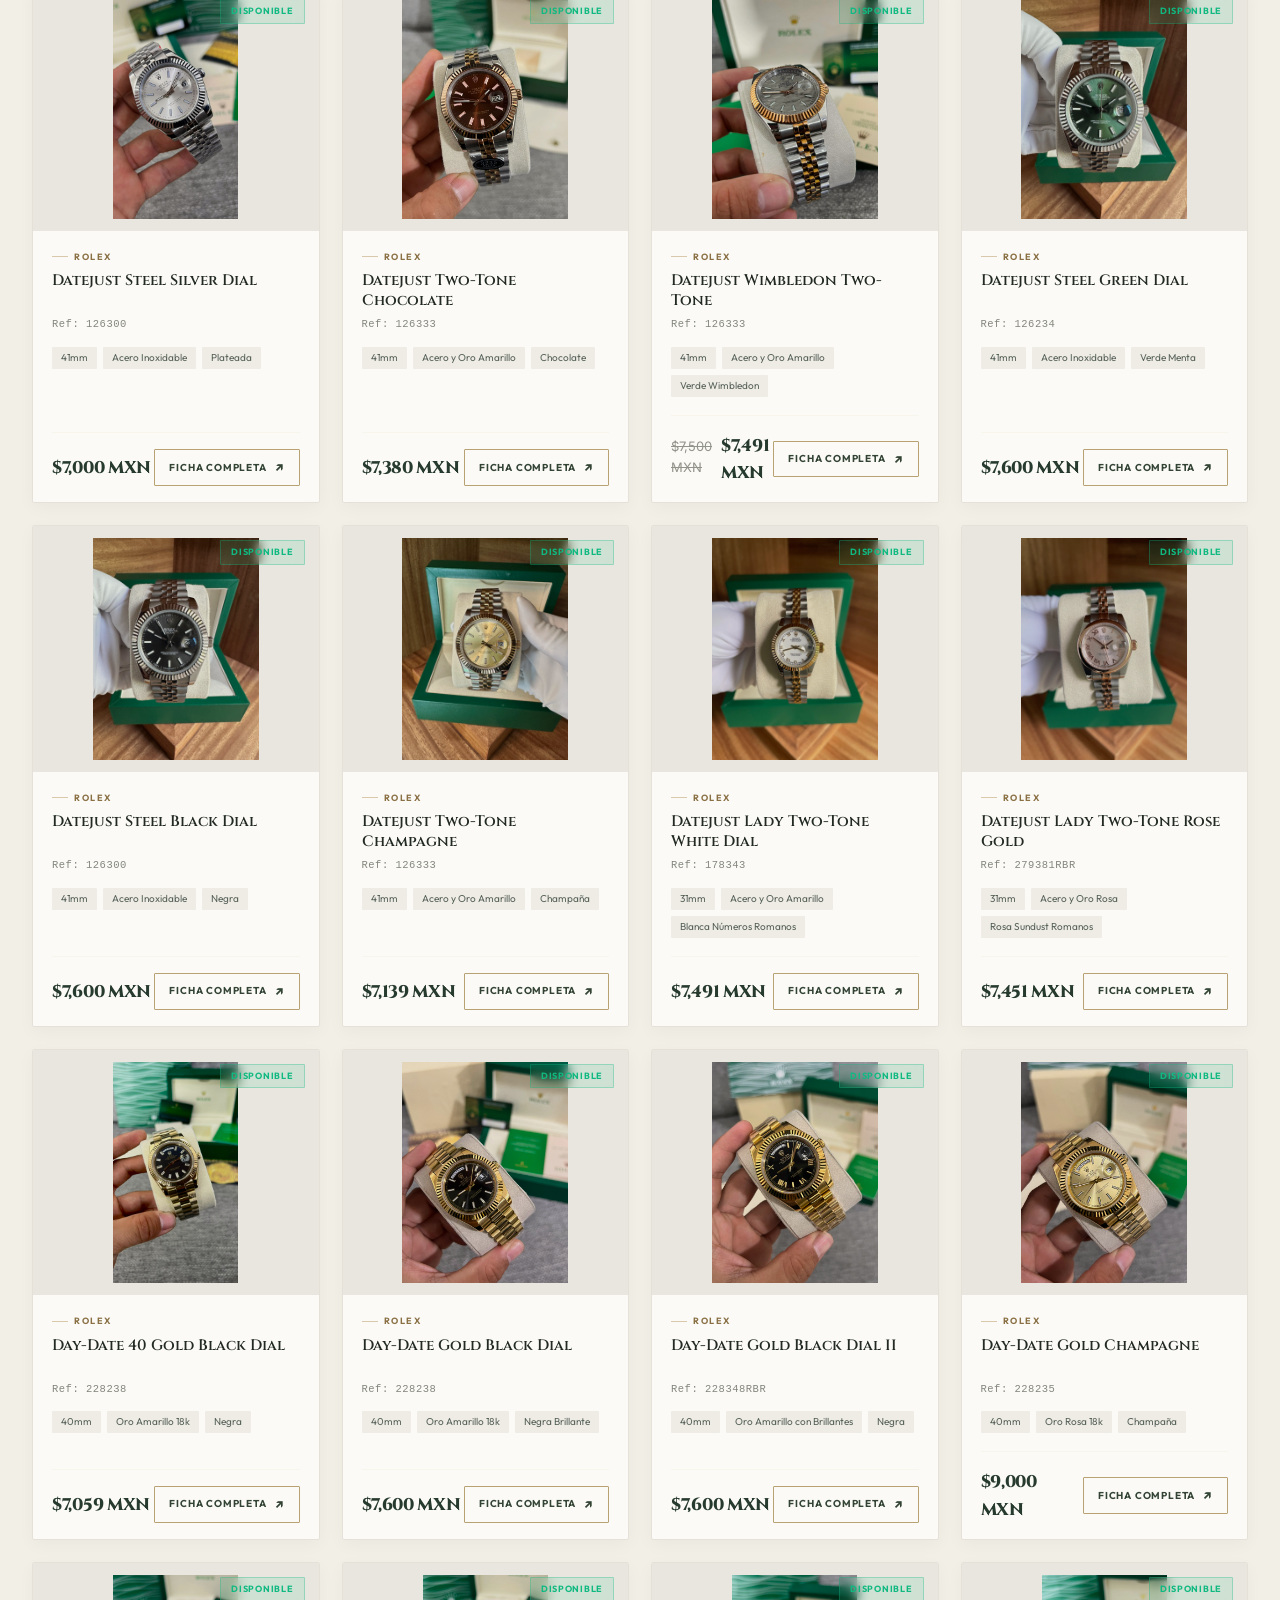
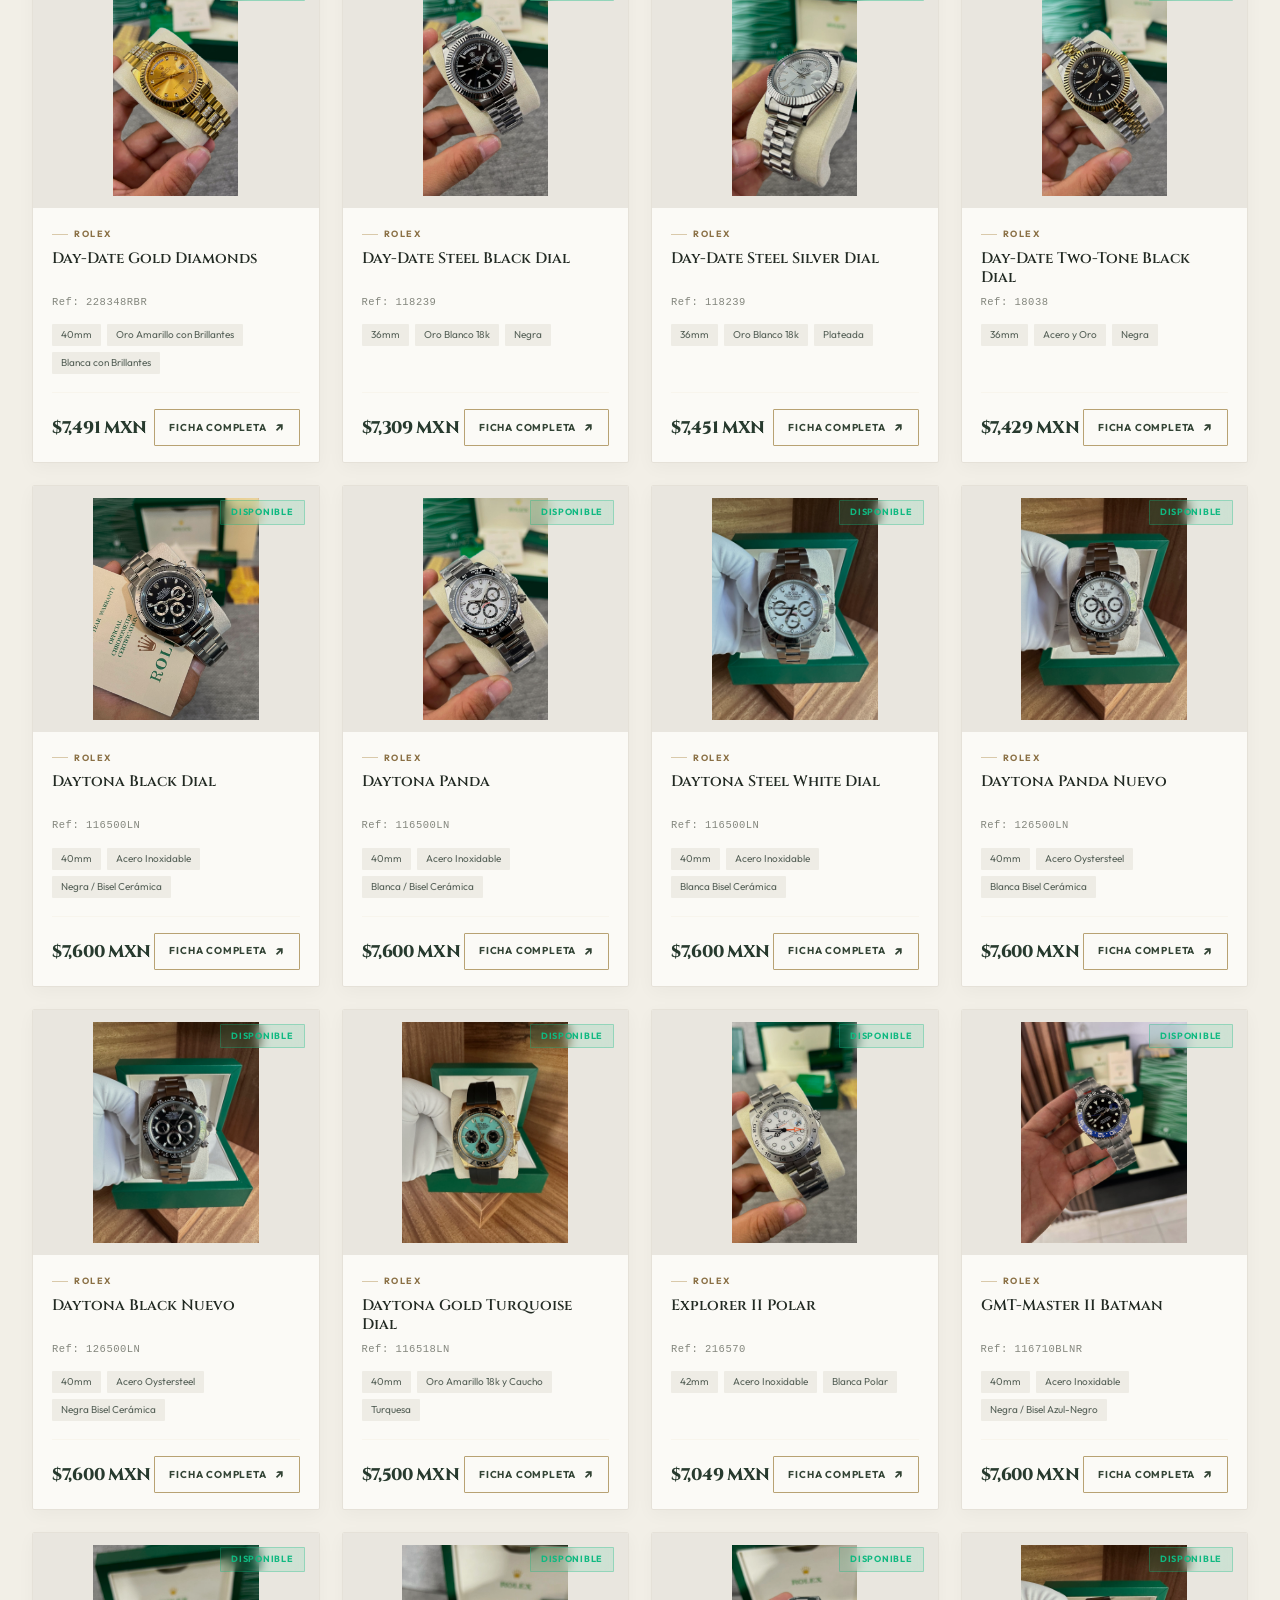
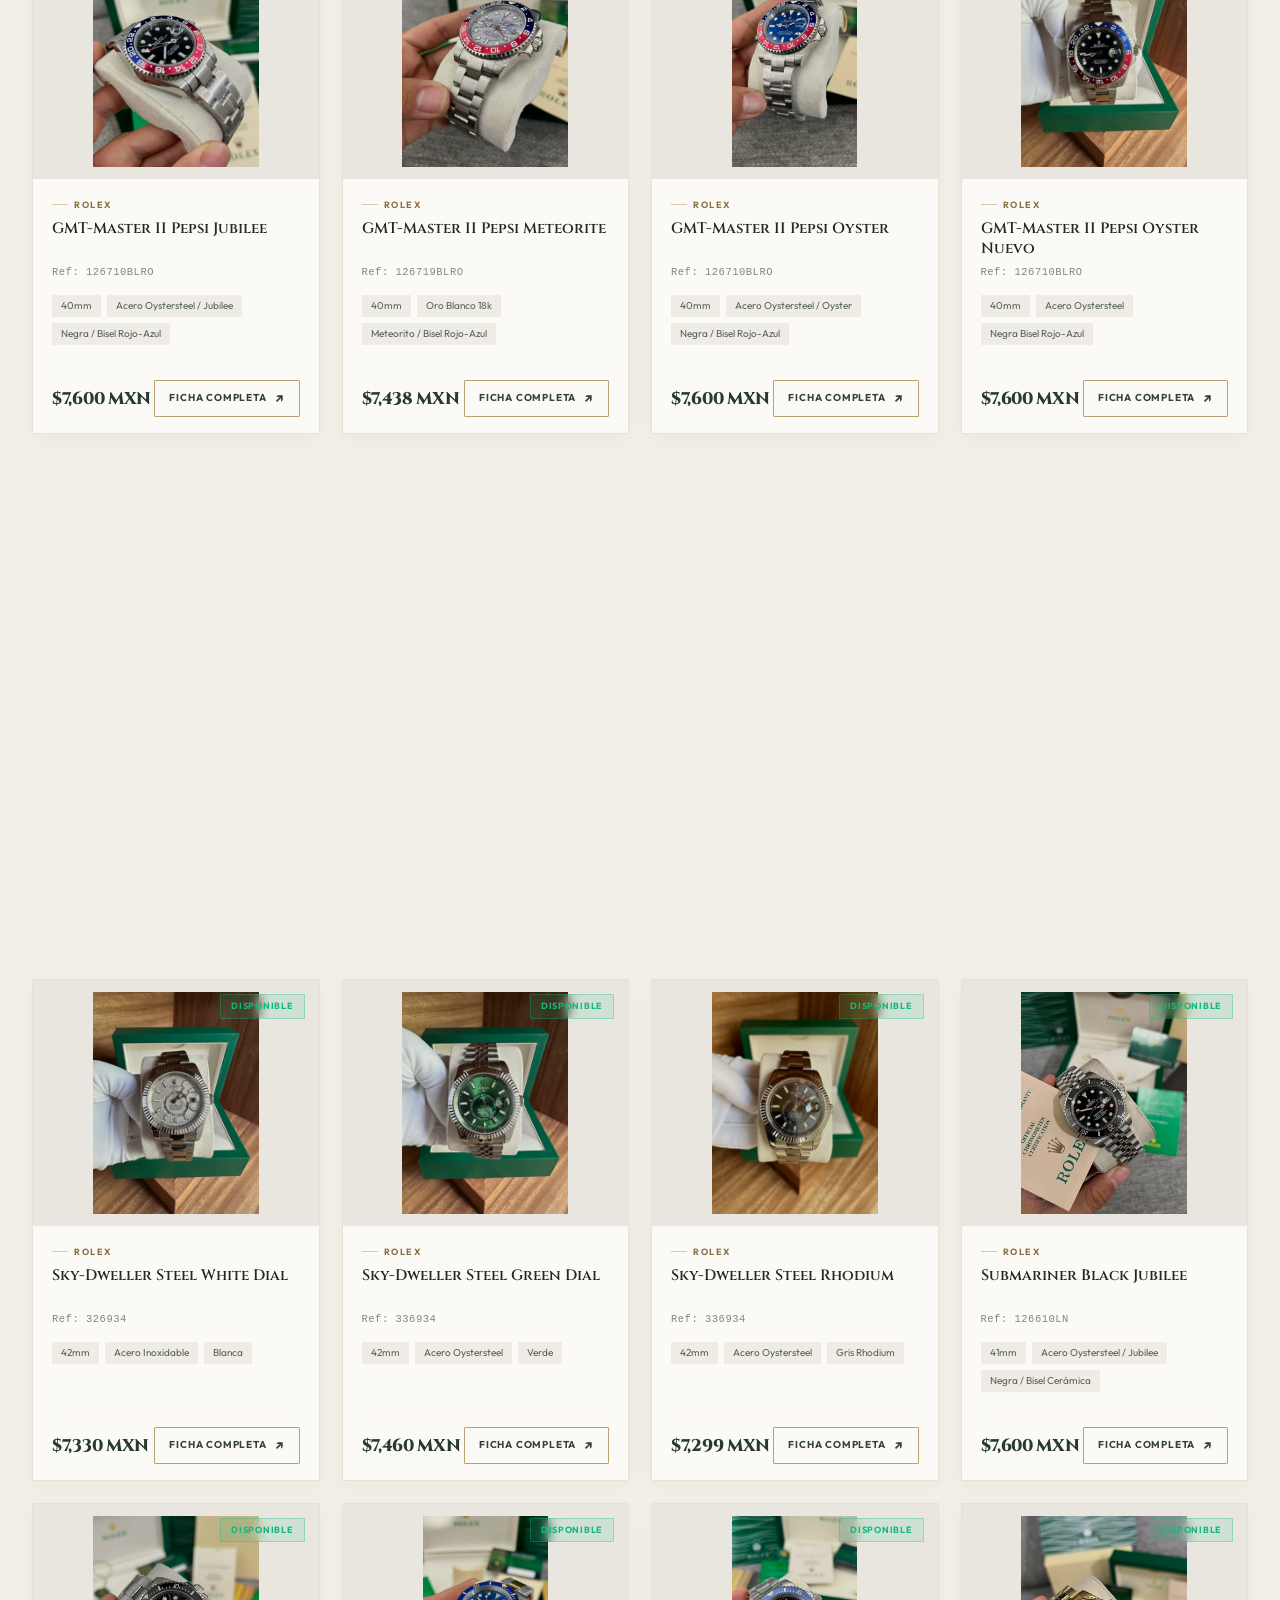
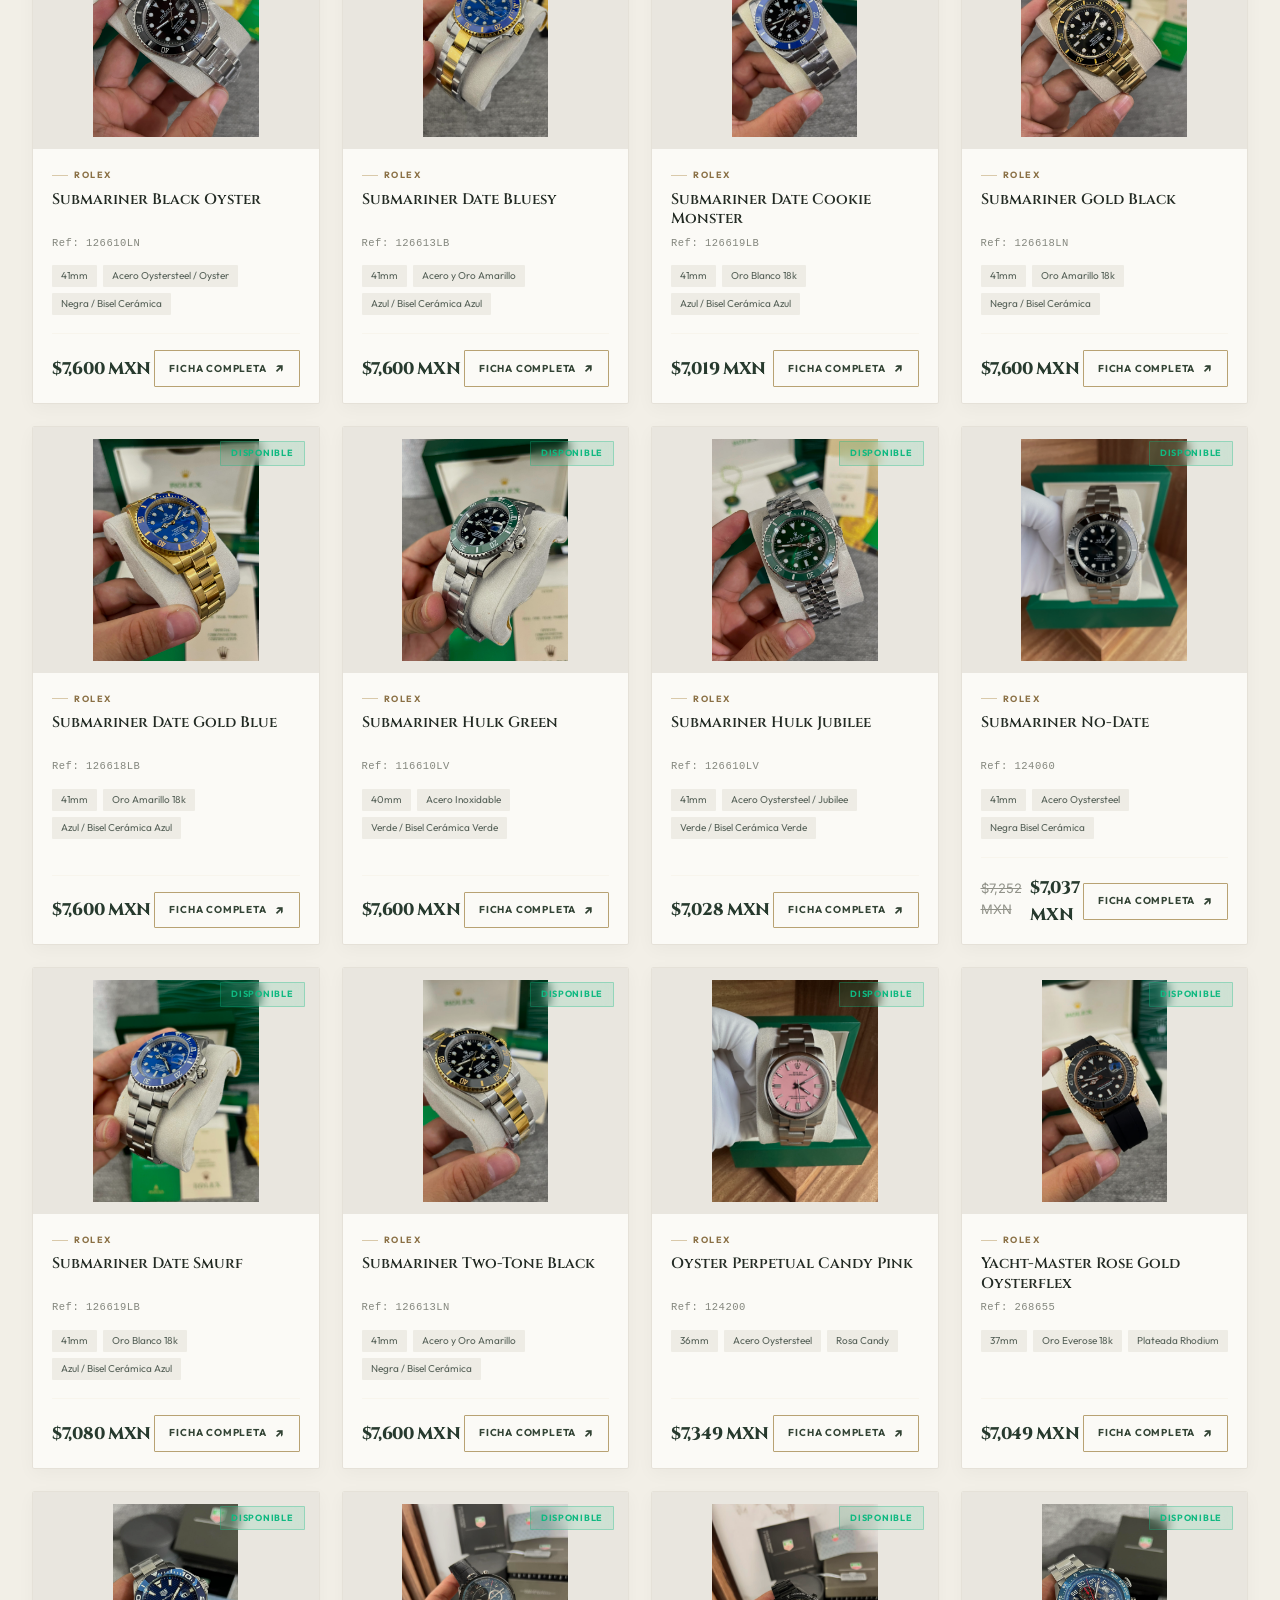
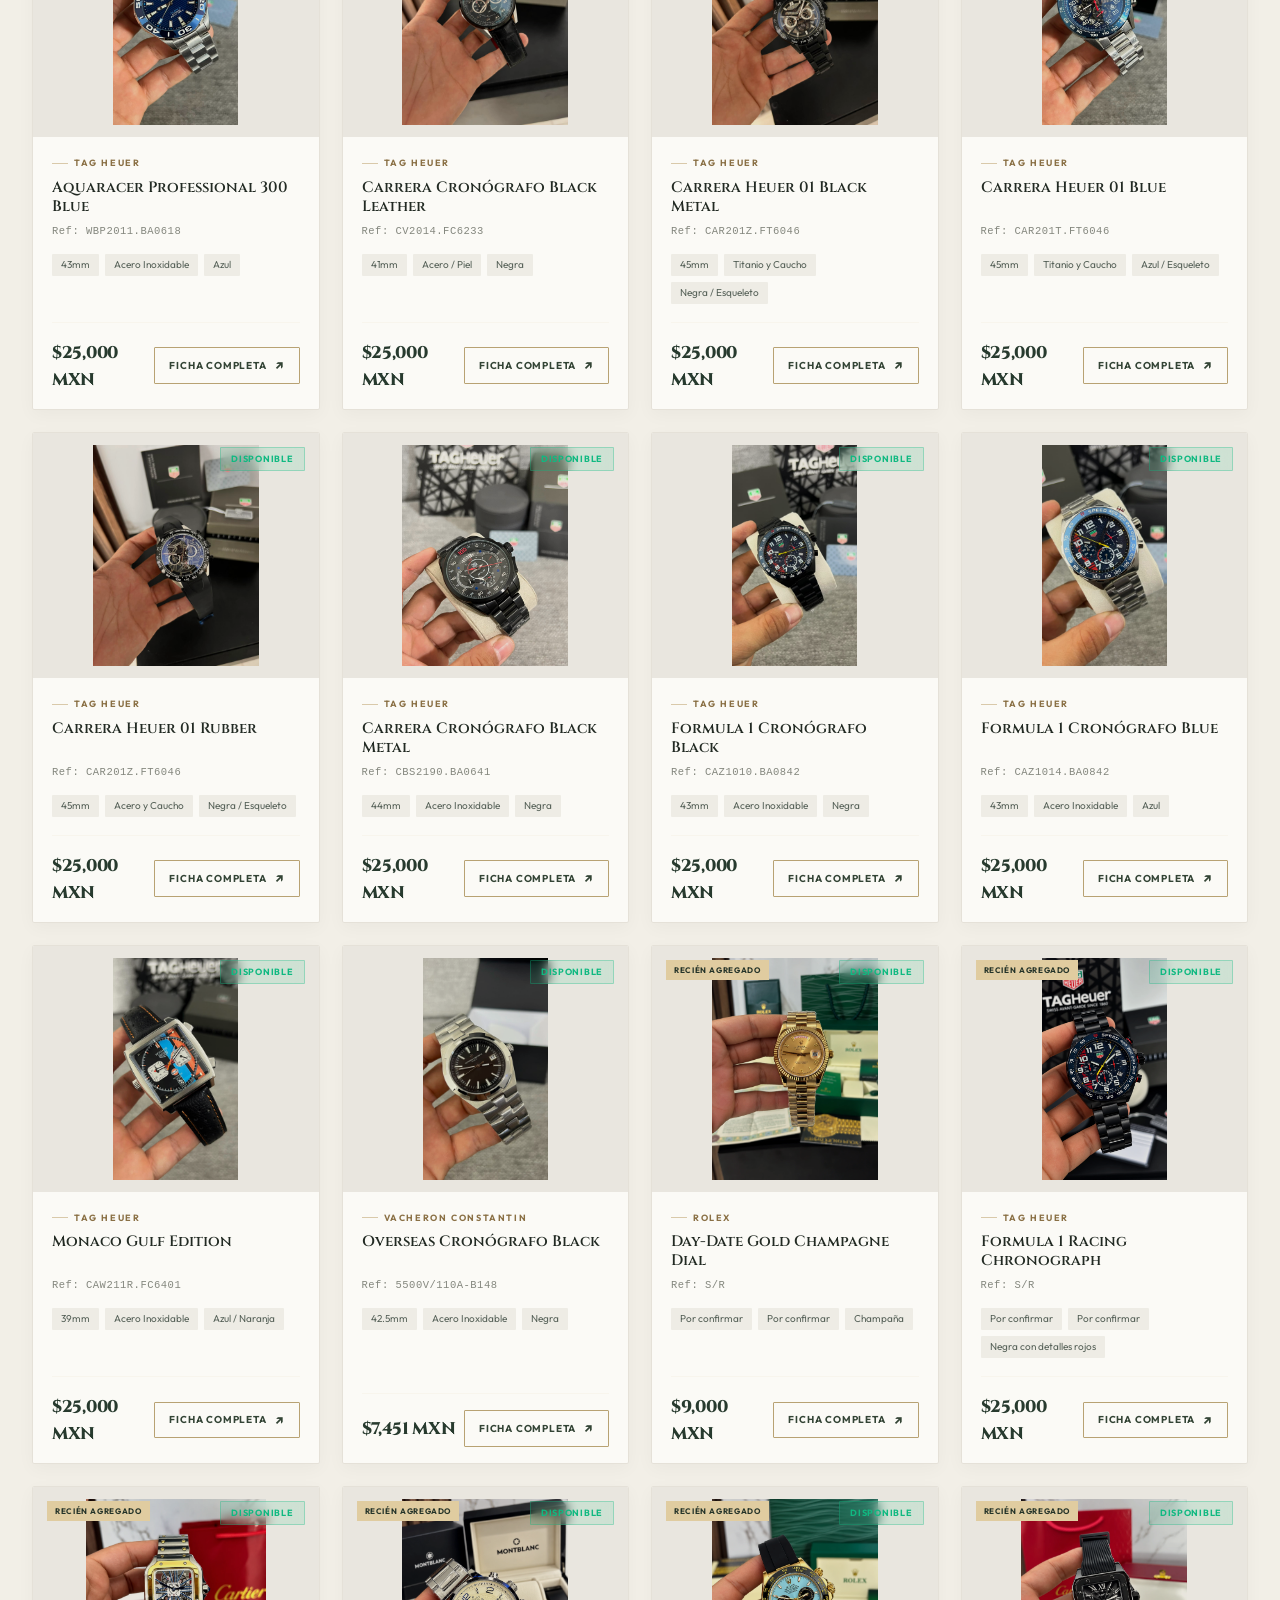
==== commit 983cc6da: "Update watch prices from marked photos" ====
--- a/index.html
+++ b/index.html
@@ -239,12 +239,13 @@
                             <span>Rango de precio <small id="price-filter-currency">MXN</small></span>
                             <select id="price-band">
                                 <option value="">Cualquier precio</option>
-                                <option value="0:6500">Menos de $6,500</option>
-                                <option value="6500:7000">$6,500 – $7,000</option>
-                                <option value="7000:7200">$7,000 – $7,200</option>
-                                <option value="7200:7400">$7,200 – $7,400</option>
-                                <option value="7400:7800">$7,400 – $7,800</option>
-                                <option value="7800:">Desde $7,800</option>
+                                <option value="0:8000">Menos de $8,000</option>
+                                <option value="8000:10000">$8,000 – $10,000</option>
+                                <option value="10000:15000">$10,000 – $15,000</option>
+                                <option value="15000:20000">$15,000 – $20,000</option>
+                                <option value="20000:25000">$20,000 – $25,000</option>
+                                <option value="25000:30000">$25,000 – $30,000</option>
+                                <option value="30000:">Desde $30,000</option>
                             </select>
                         </label>
                         <label class="advanced-filter-control" for="status-filter">
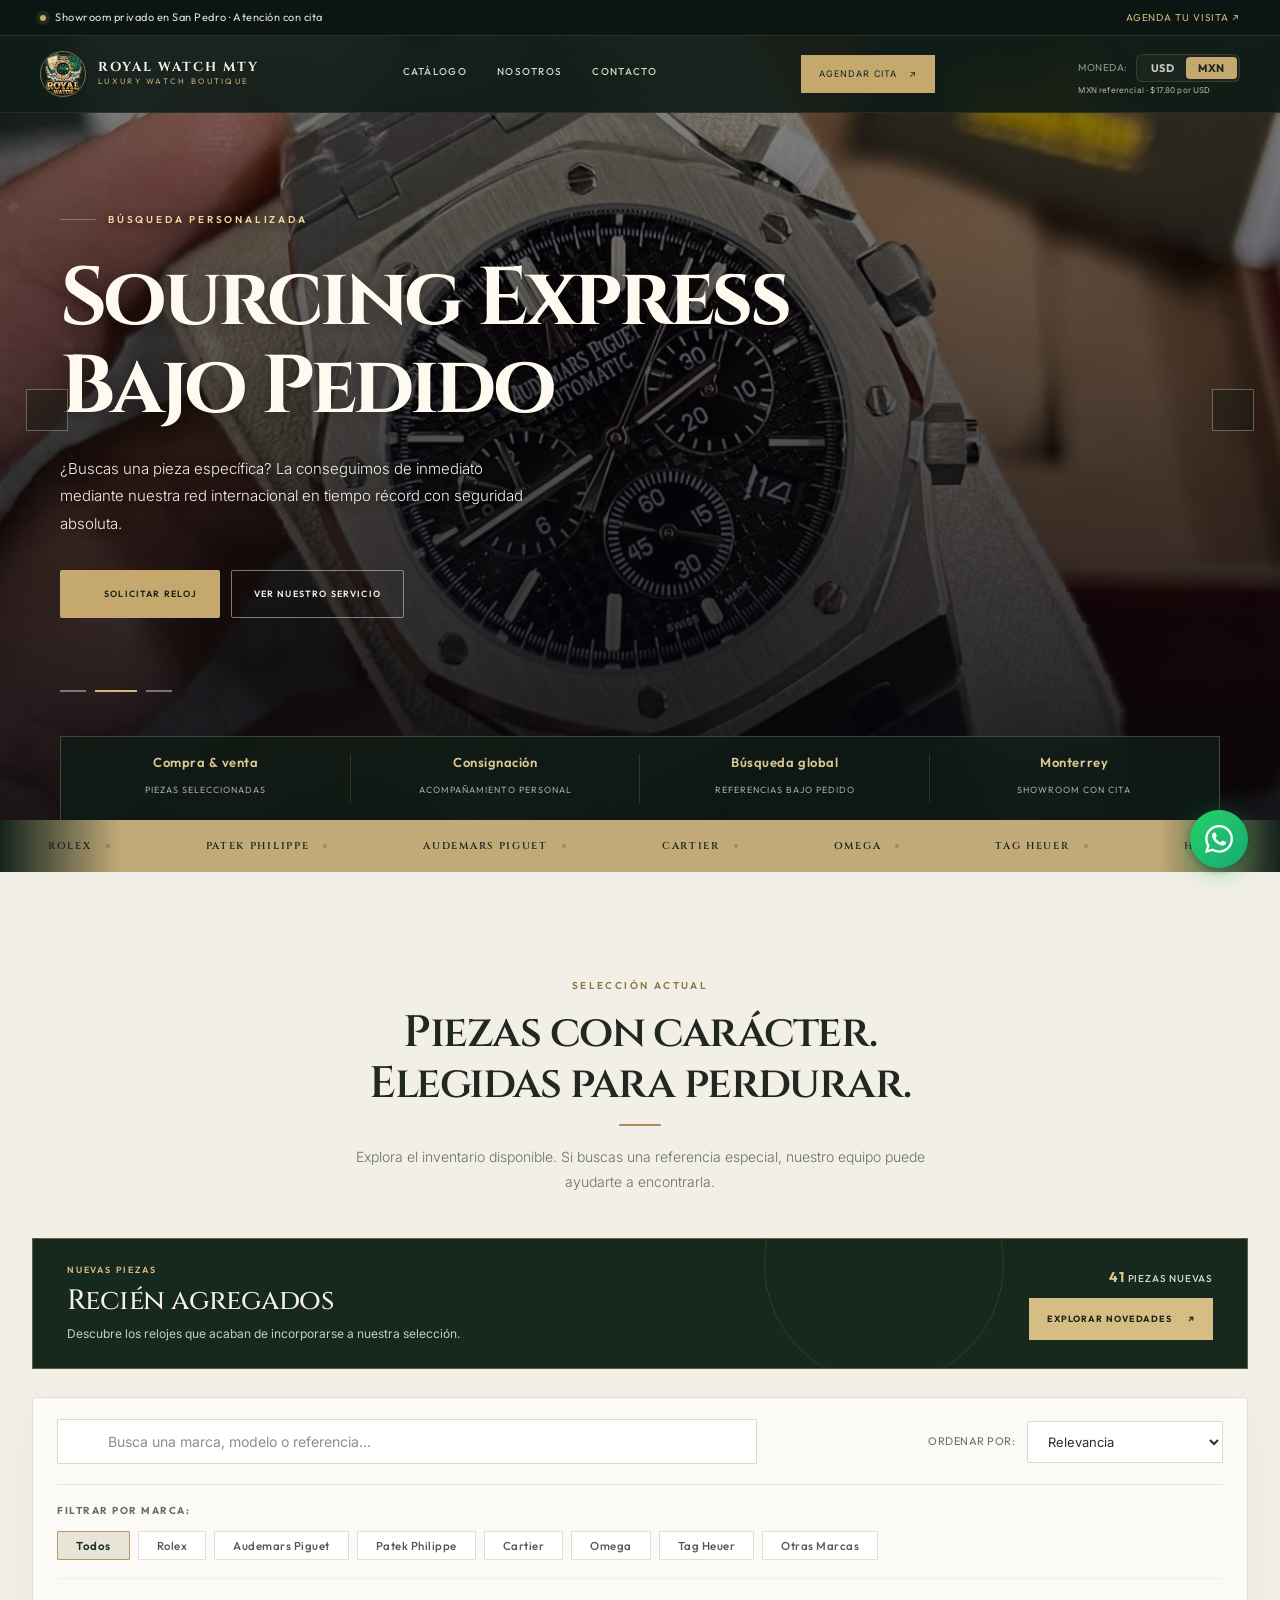
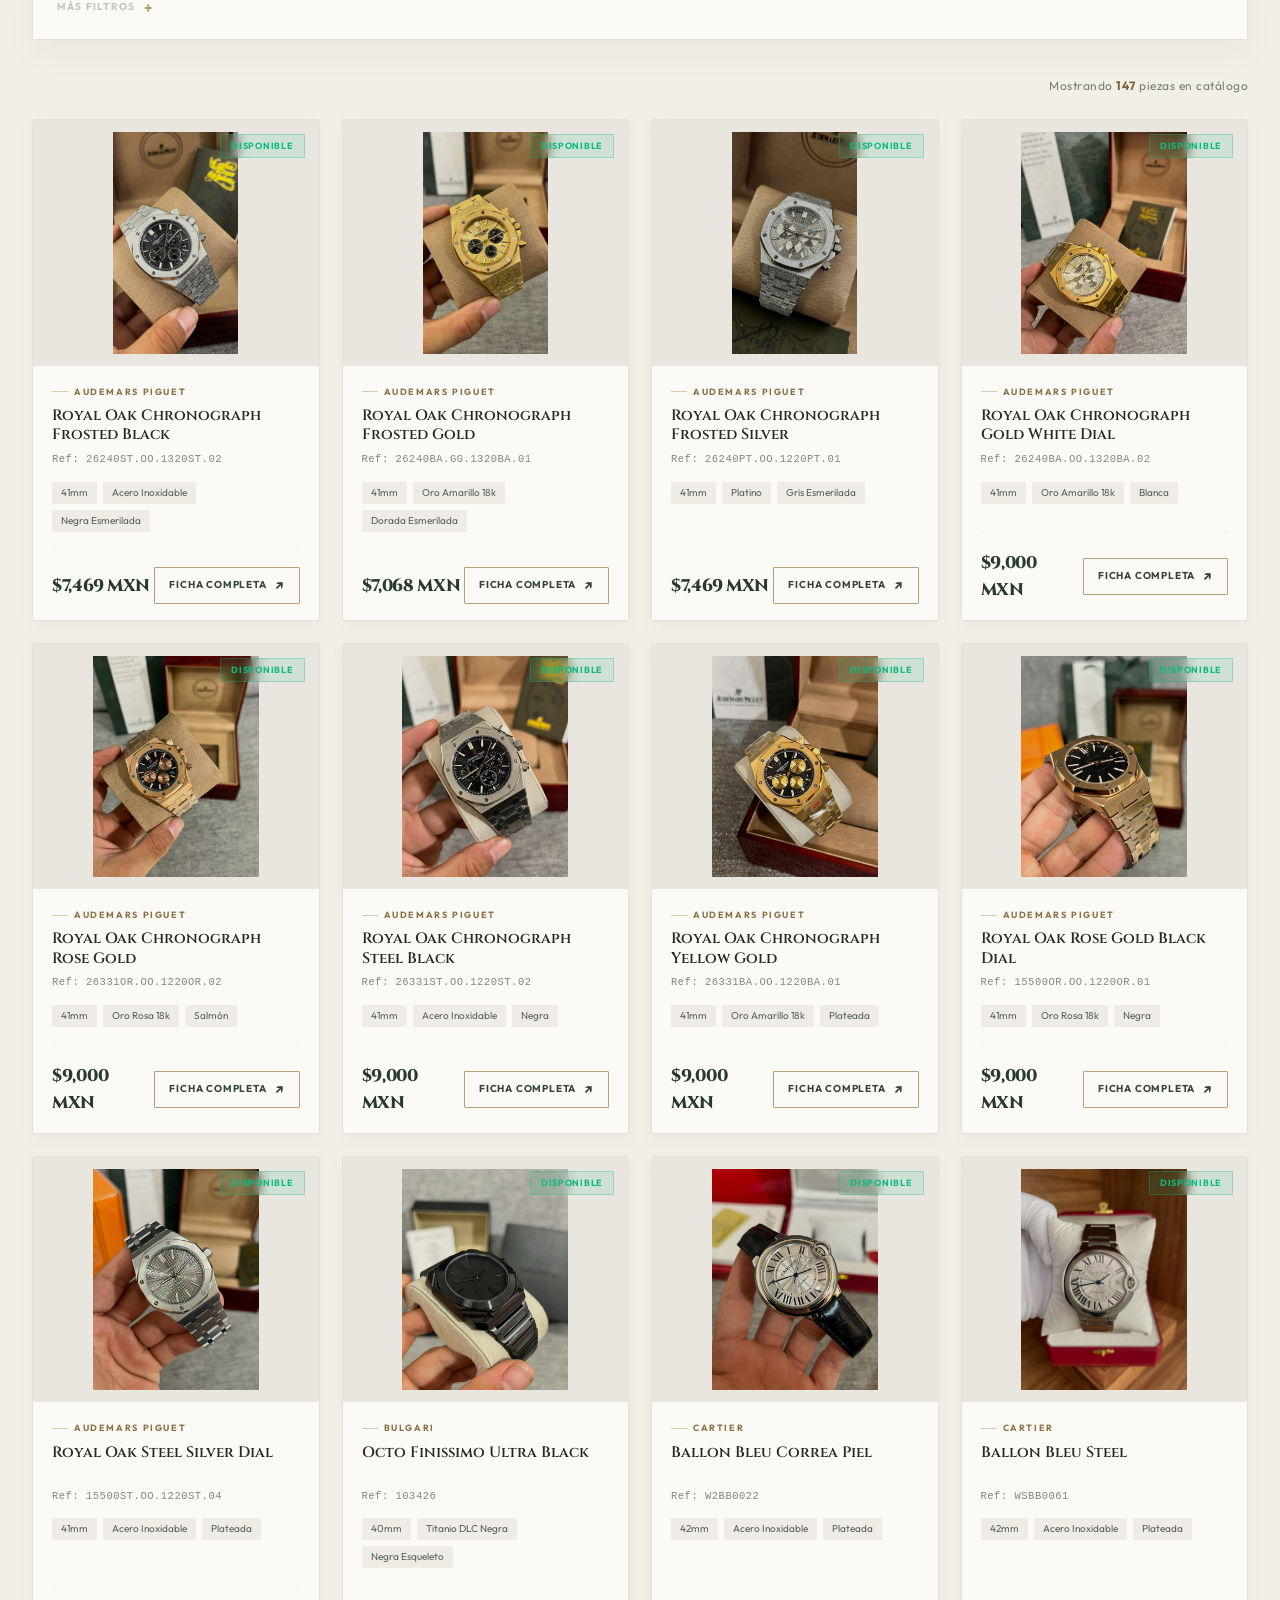
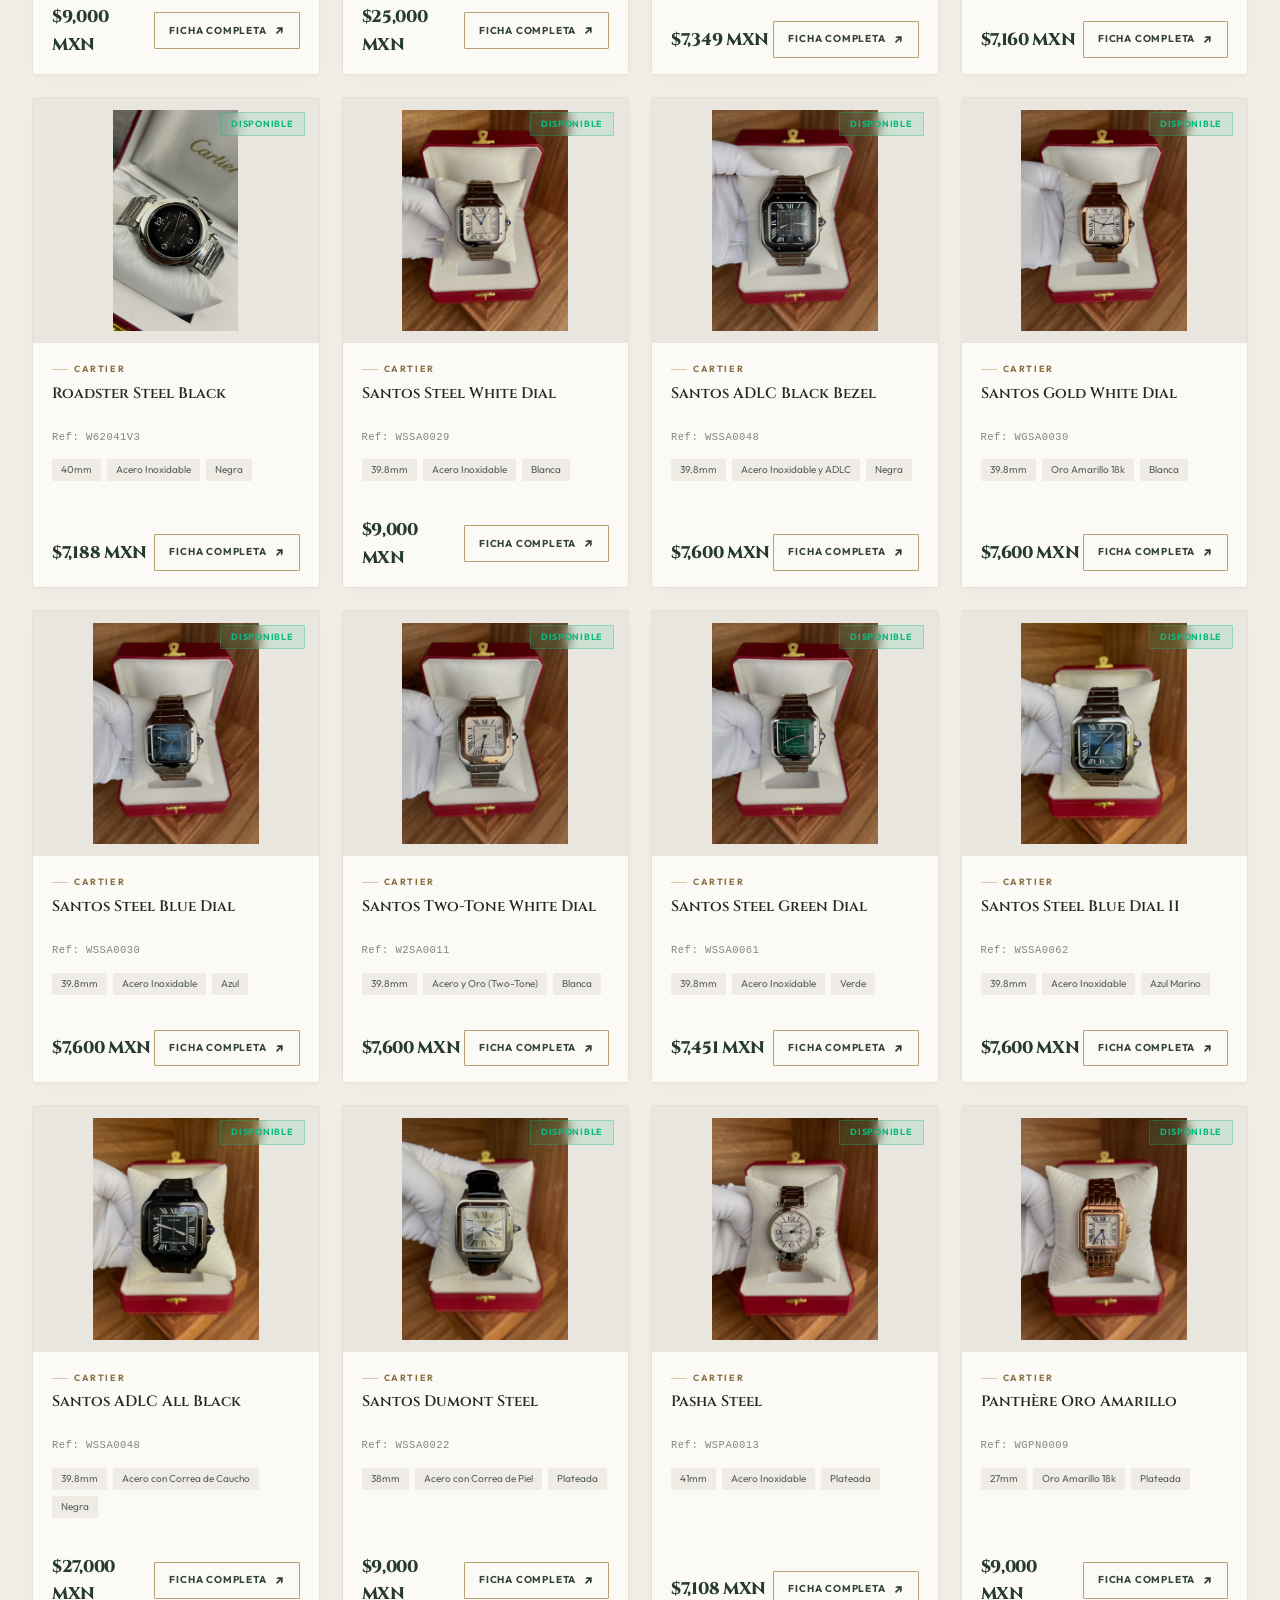
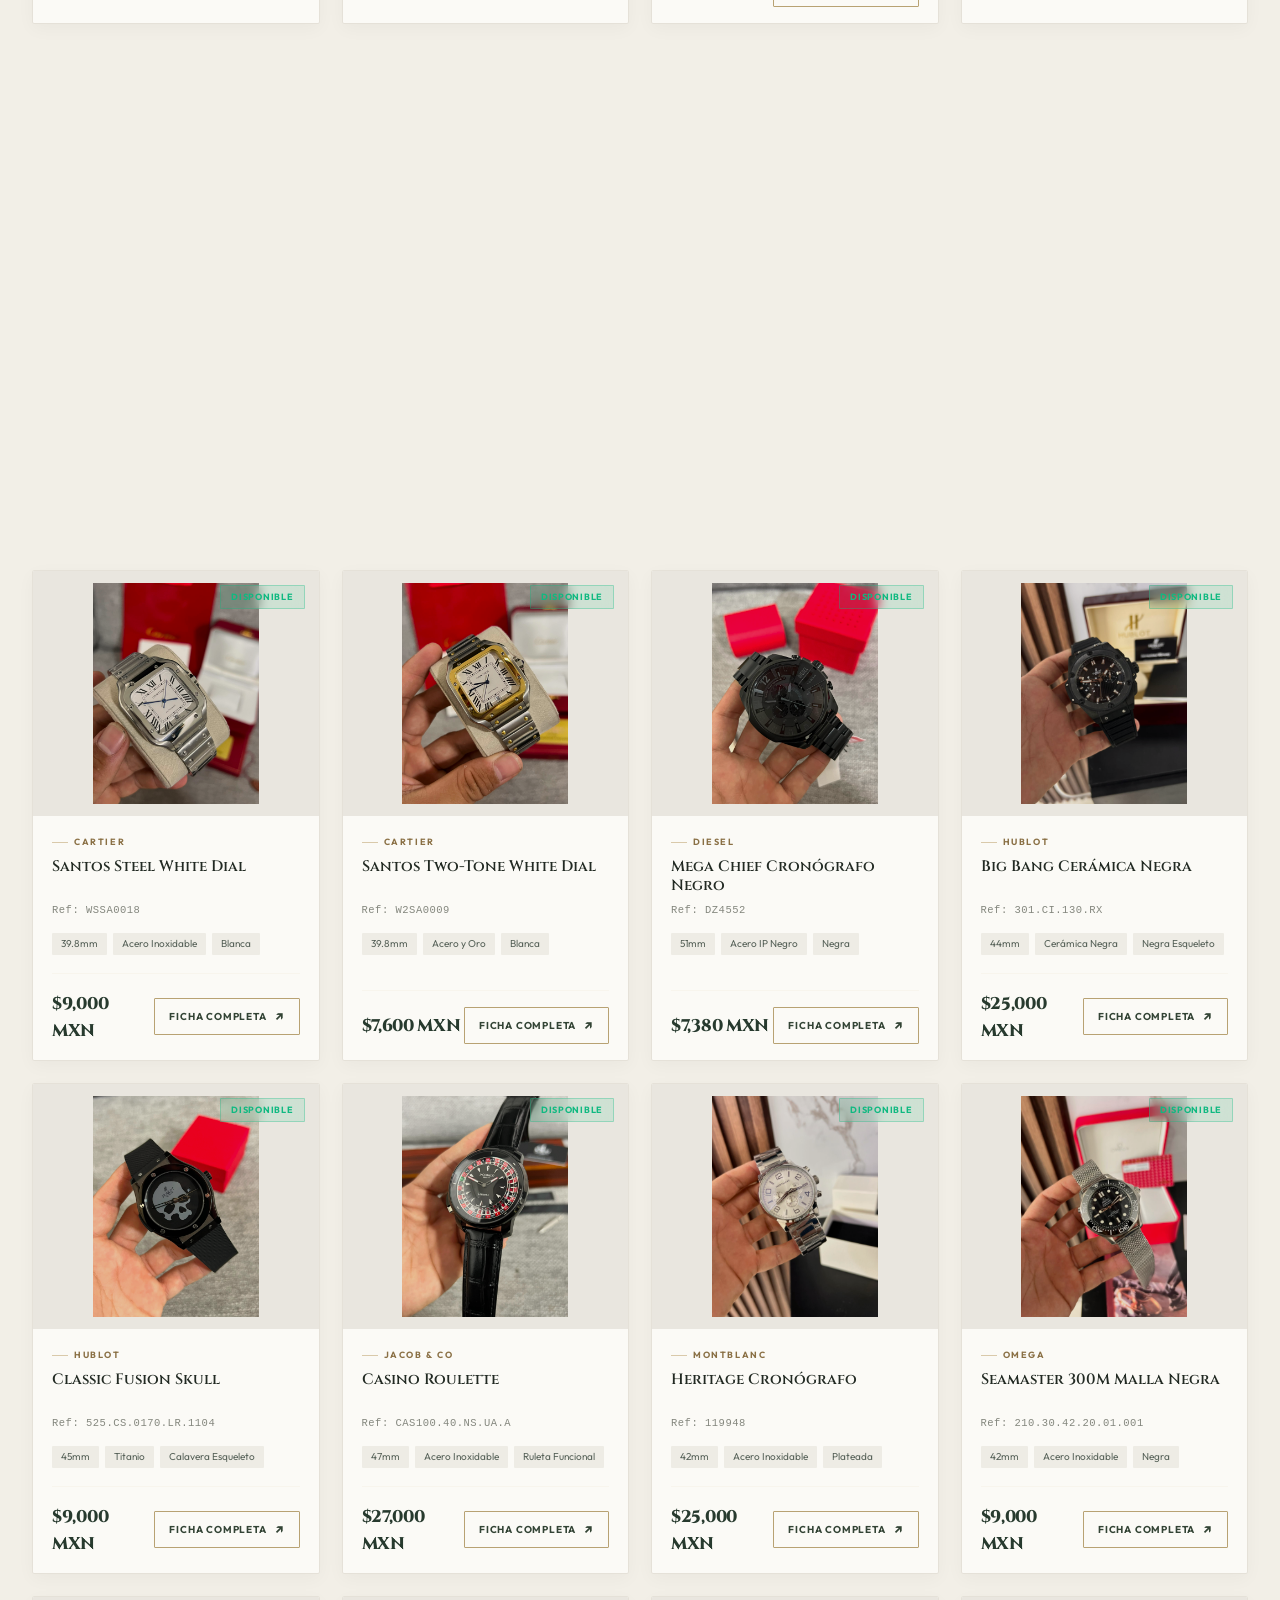
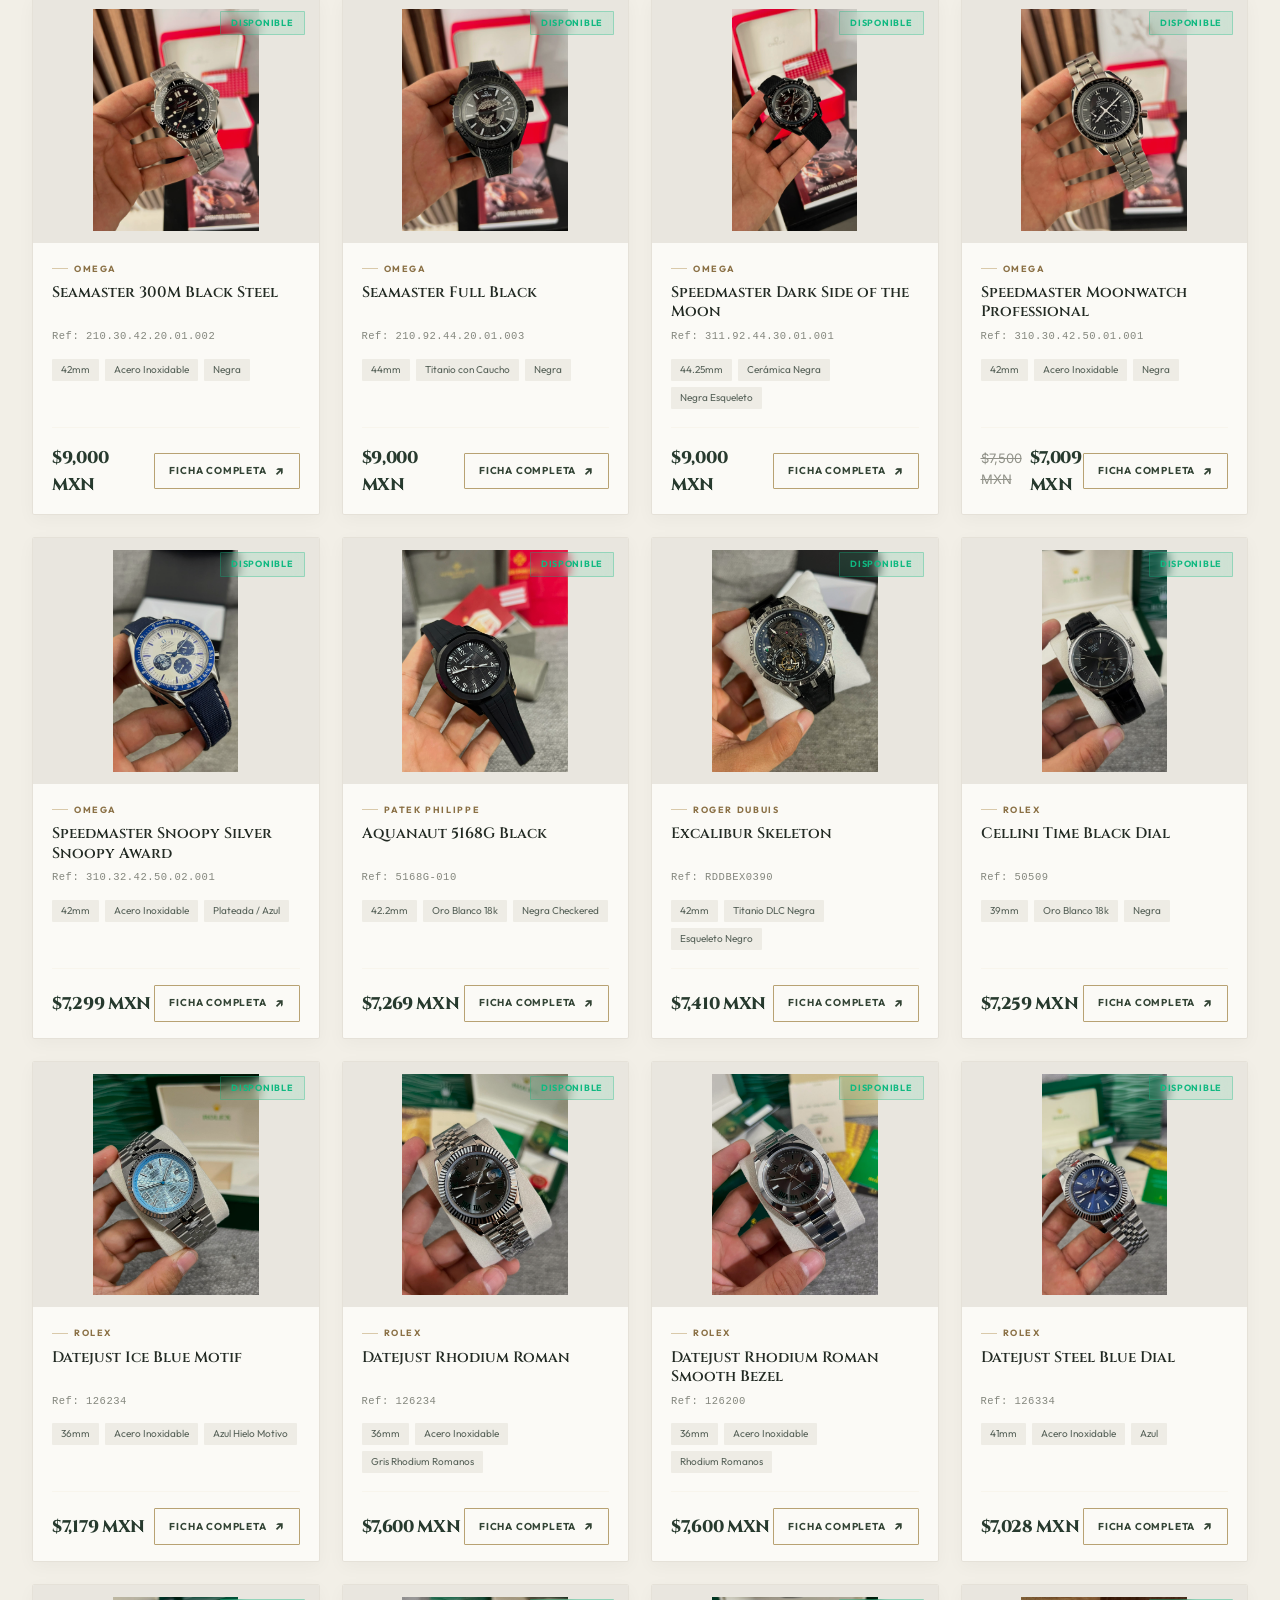
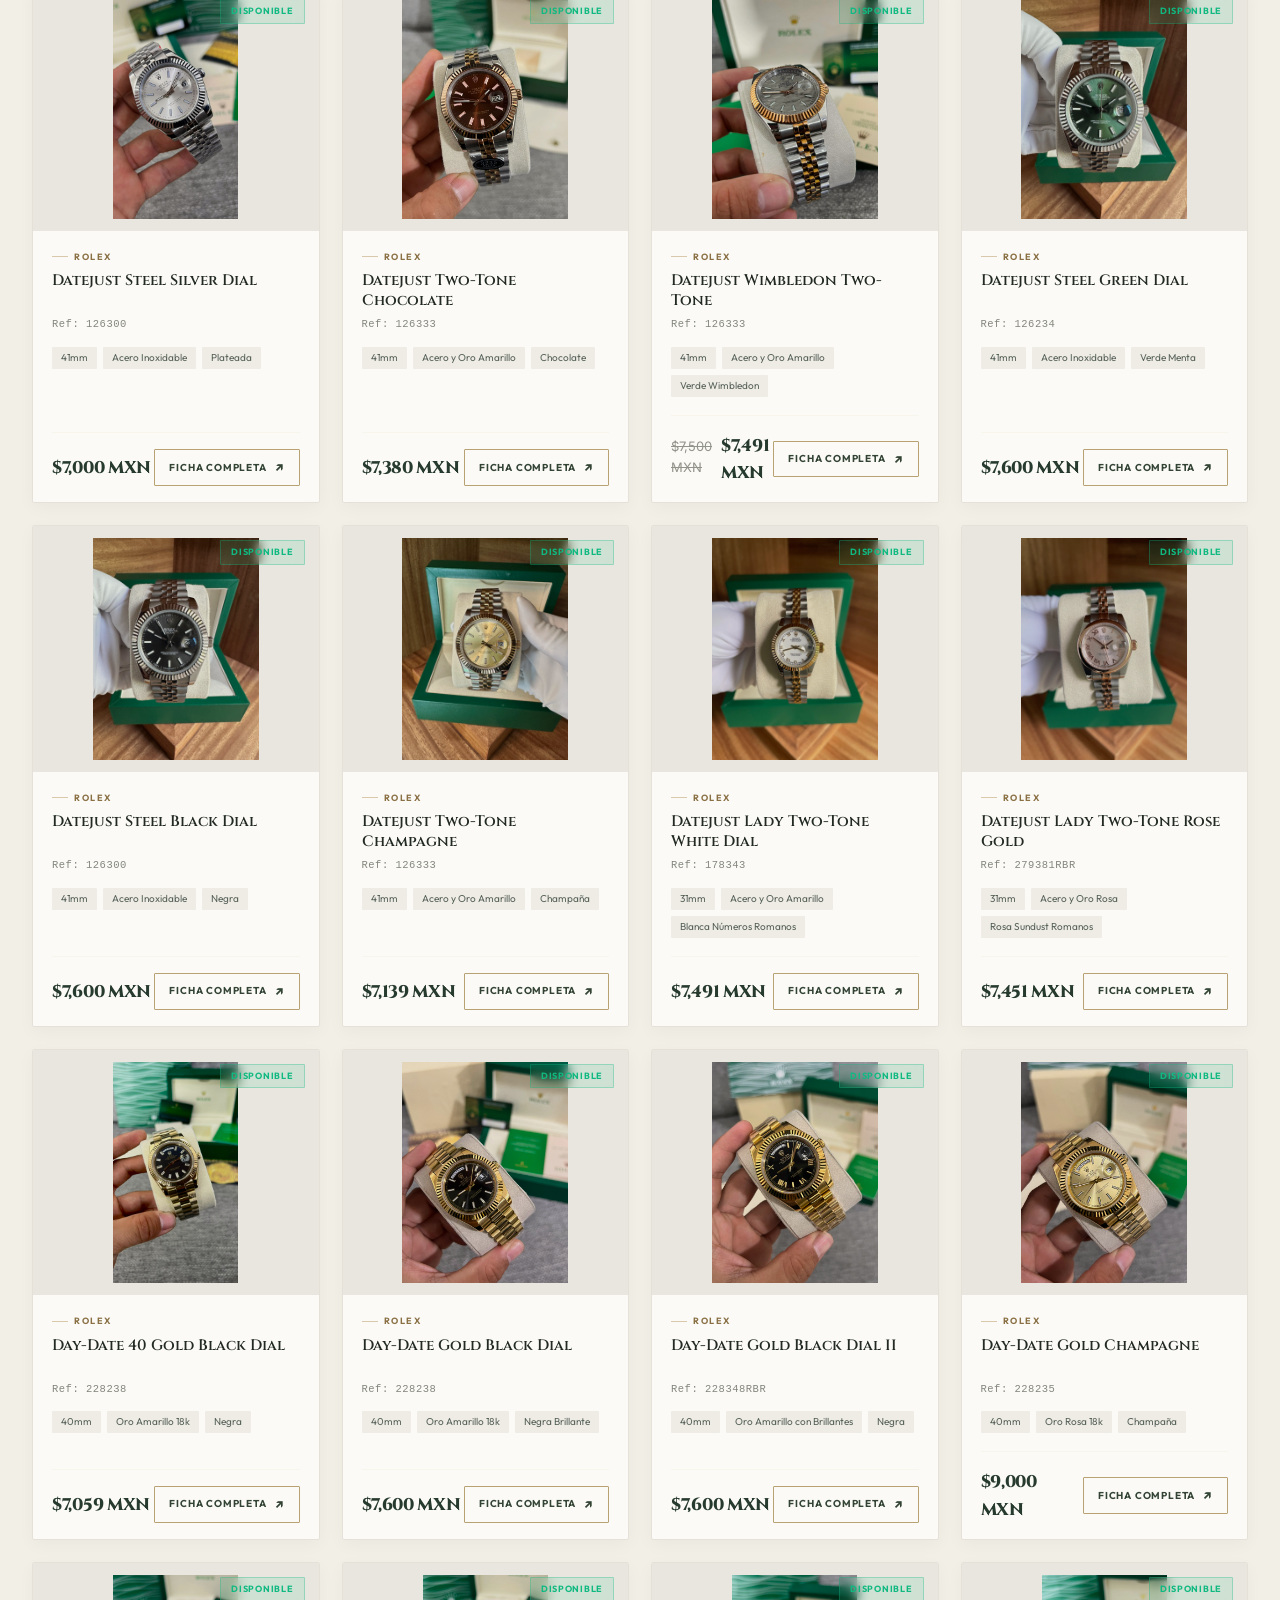
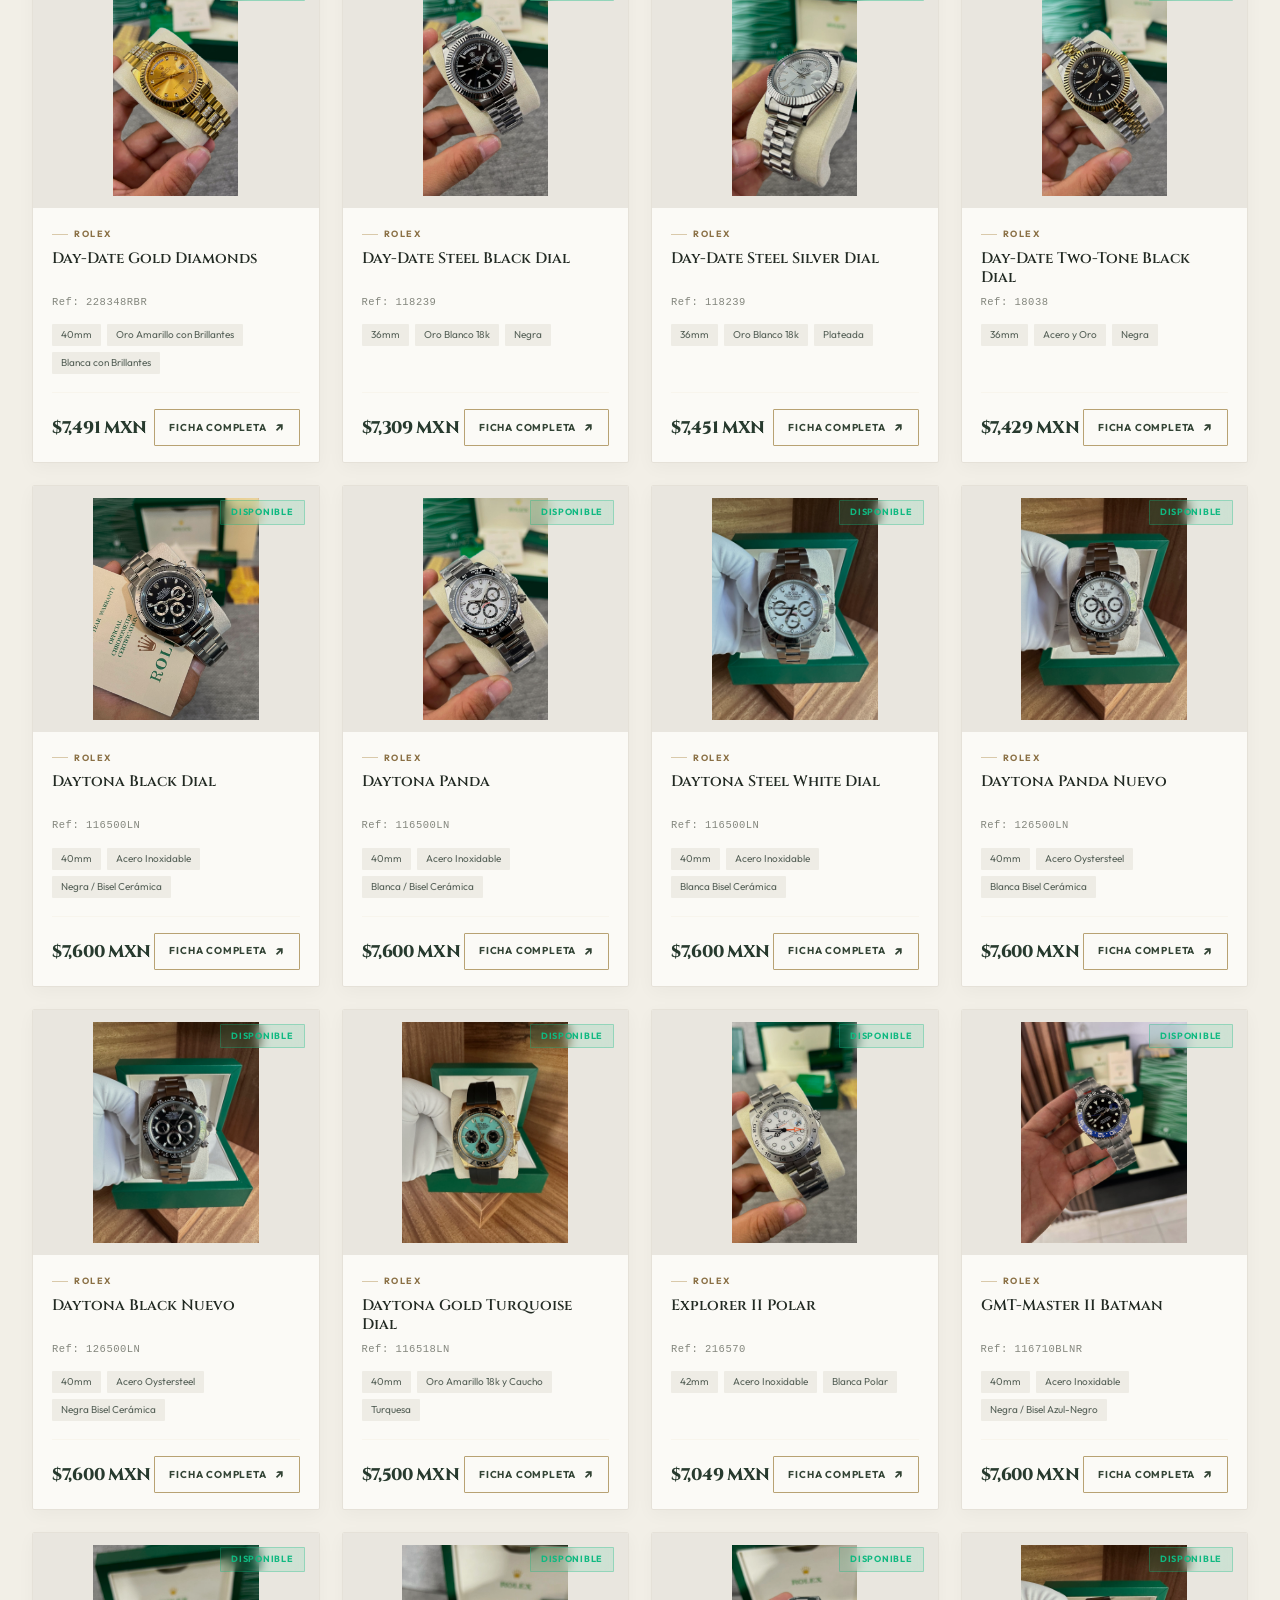
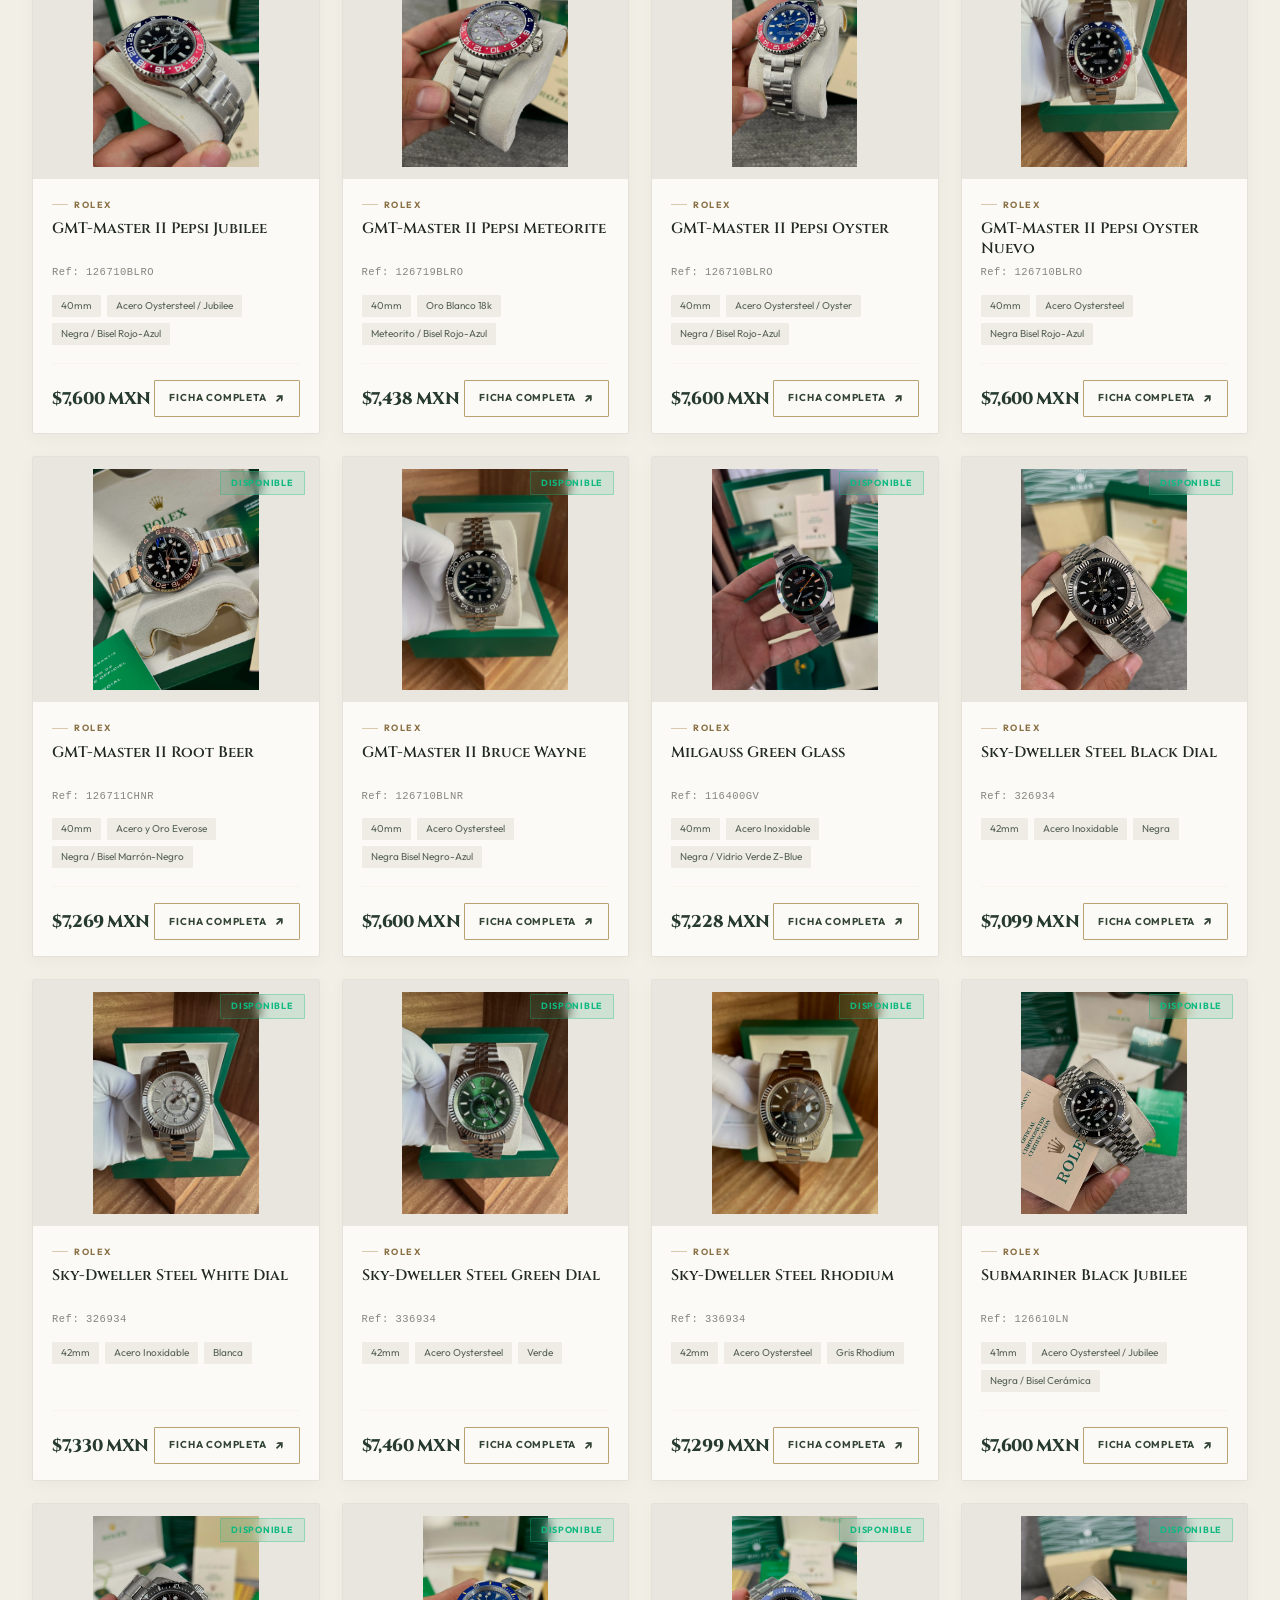
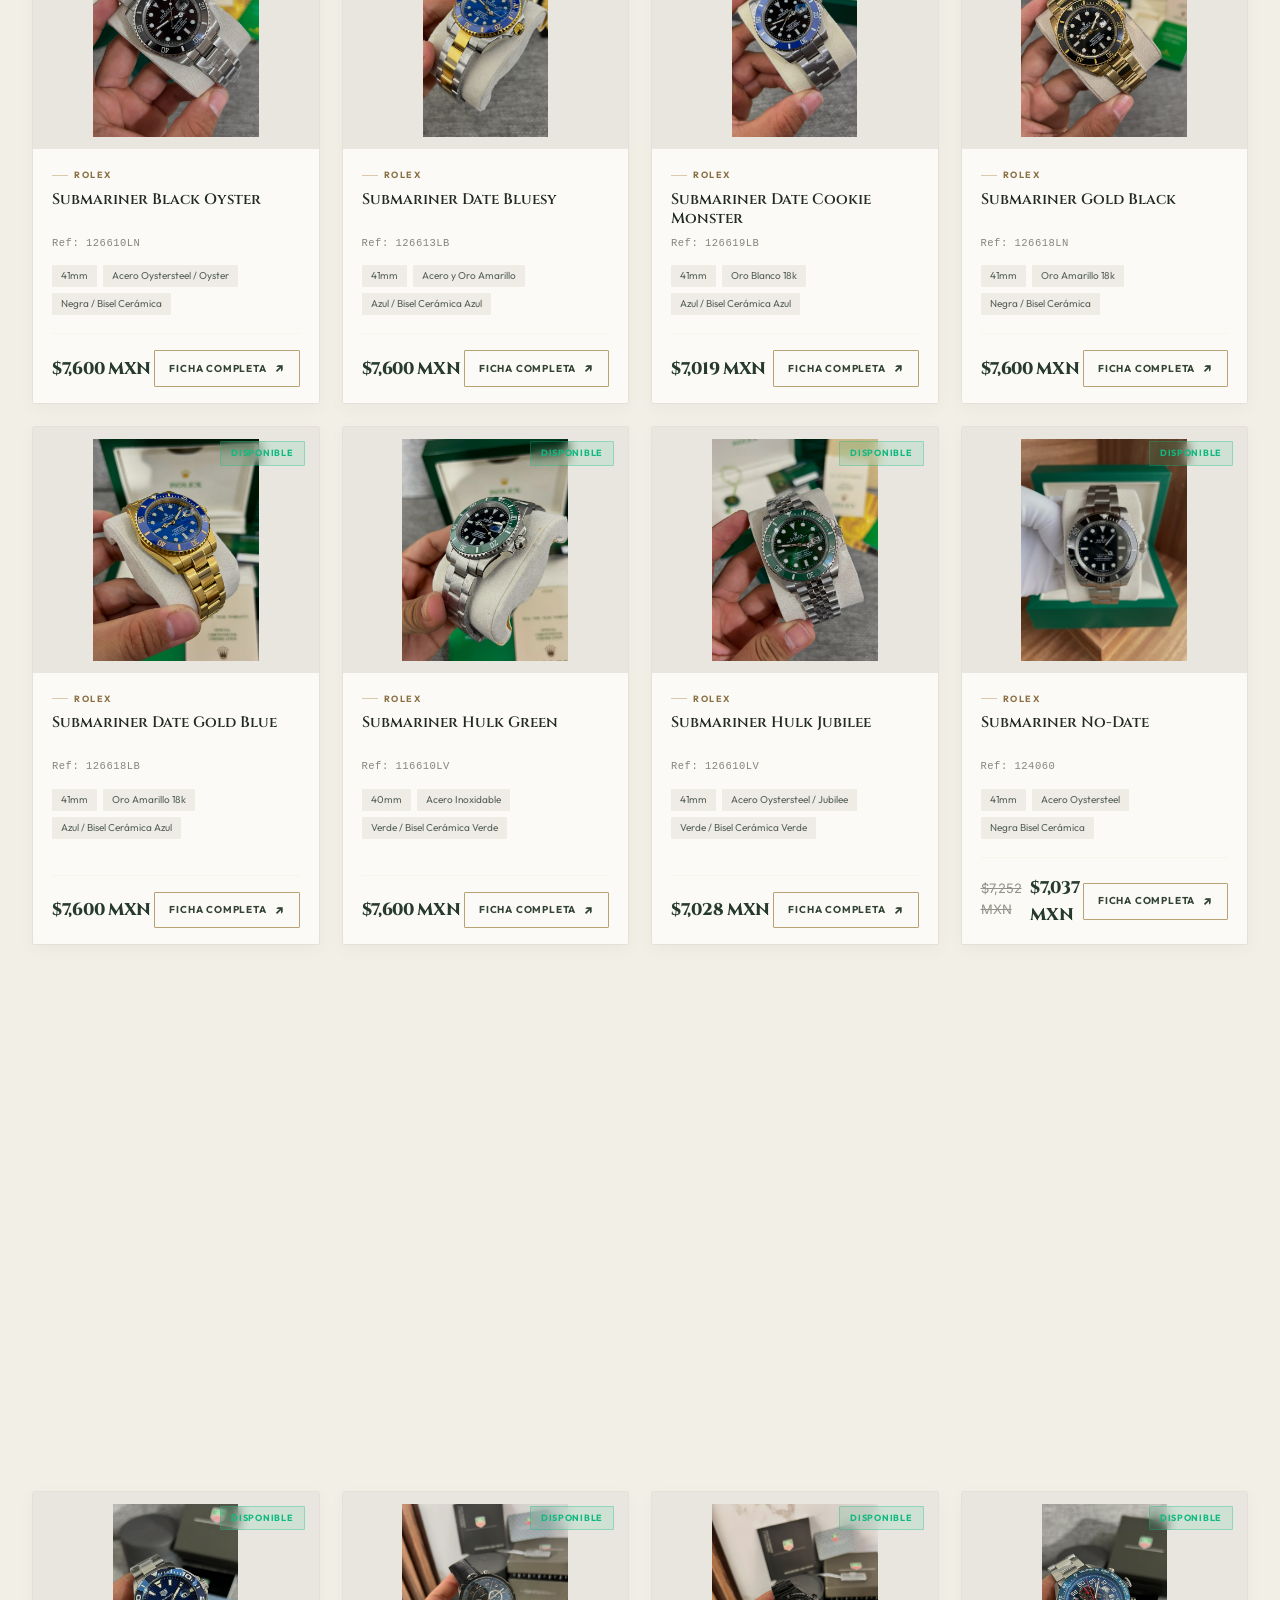
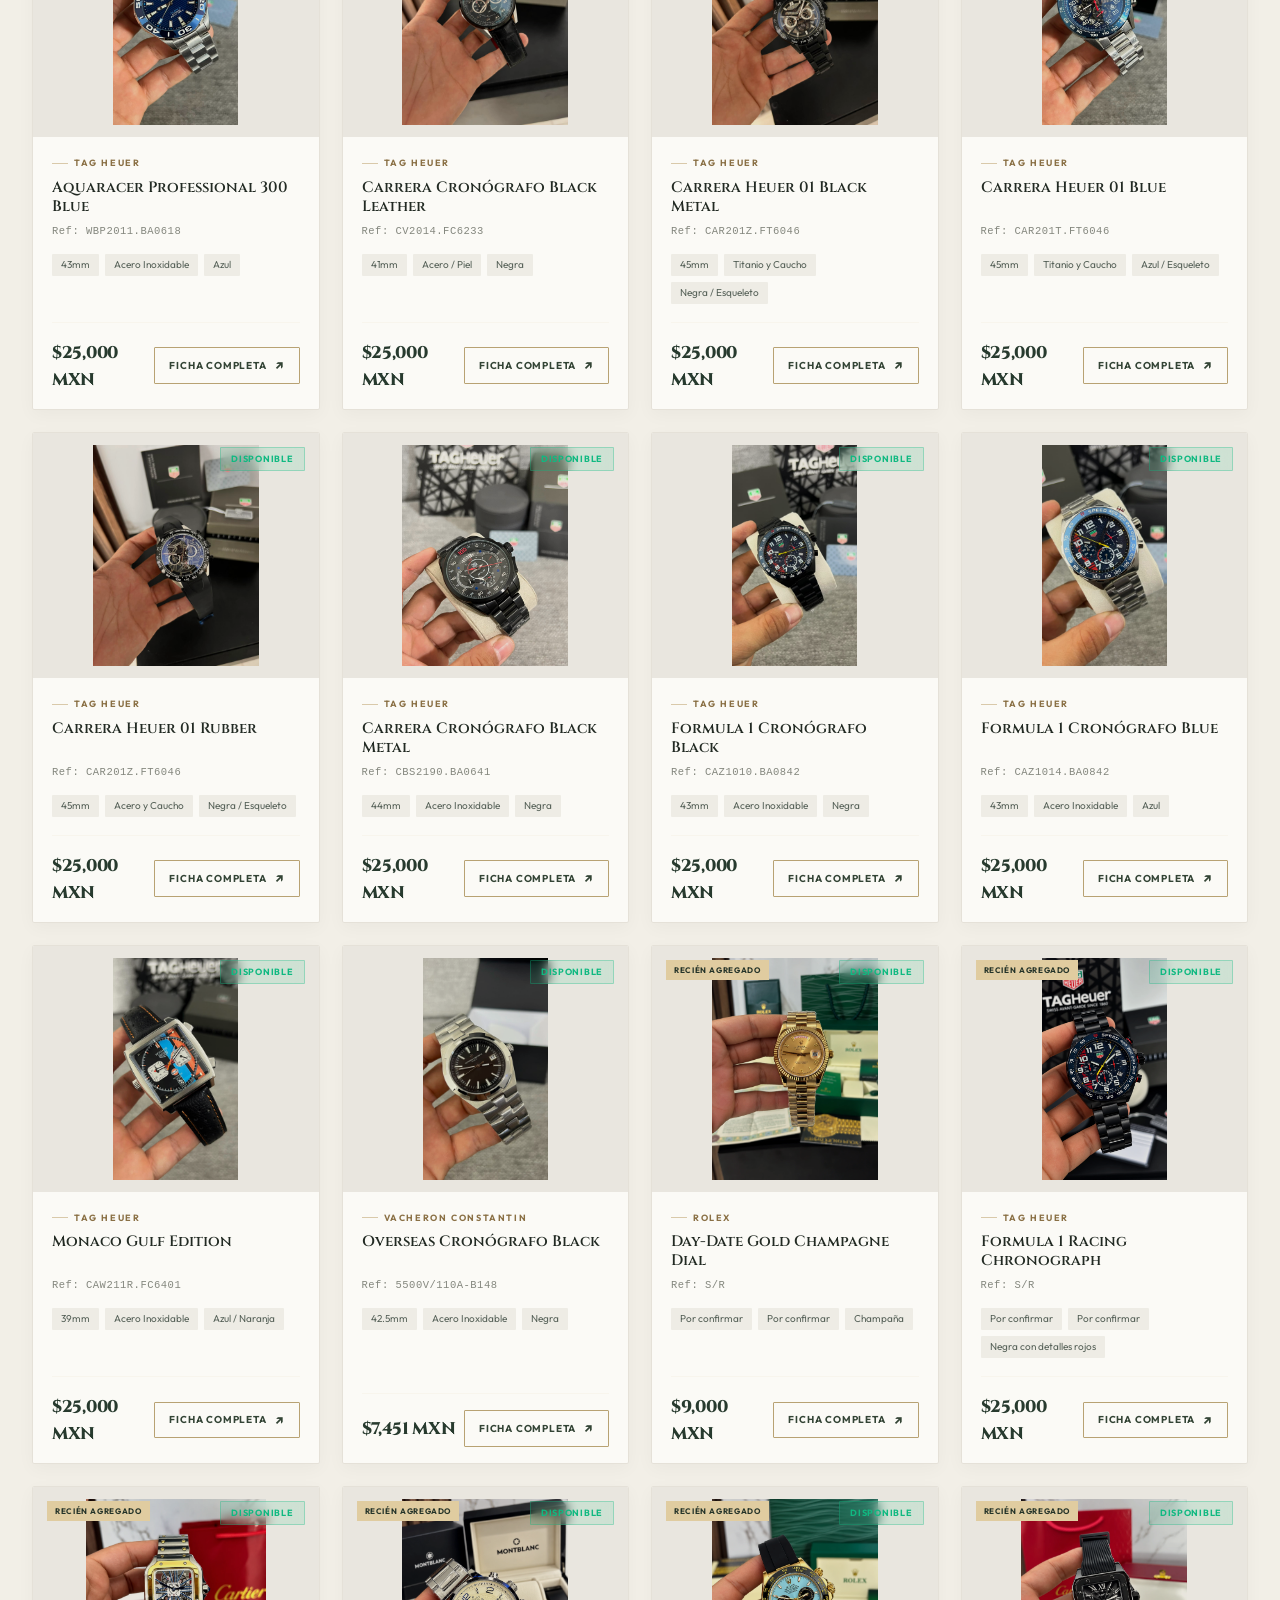
==== commit 2cd065a8: "Add silent watch video showcase" ====
--- a/index.html
+++ b/index.html
@@ -285,6 +285,22 @@
         </div>
     </section>
 
+    <!-- Silent watch video showcase -->
+    <section class="motion-section" id="relojes-en-video" aria-labelledby="motion-title">
+        <div class="motion-container">
+            <div class="motion-heading">
+                <span class="motion-kicker">Una mirada más cercana</span>
+                <h3 id="motion-title">Relojes en movimiento.</h3>
+                <p>Acércate a los acabados, las carátulas y la presencia de cada pieza con una selección de videos de Royal Watch MTY.</p>
+                <span class="motion-proof-pill"><span aria-hidden="true"></span><strong id="motion-video-count">32</strong> clips · reproducción sin audio</span>
+            </div>
+            <div class="motion-video-grid" id="motion-video-grid" aria-label="Videos de relojes"></div>
+            <div class="motion-more-wrap">
+                <button type="button" class="motion-more-button" id="motion-more-button" aria-expanded="false">Ver los 32 videos</button>
+                <p class="motion-footnote">La disponibilidad, condición y precio de cada pieza se confirman con un asesor.</p>
+            </div>
+        </div>
+    </section>
     <!-- About Us Section -->
     <section class="about-section" id="nosotros">
         <div class="about-container">
@@ -353,6 +369,7 @@
                     <h5>Enlaces</h5>
                     <a href="#catalogo">Catálogo de Relojes</a>
                     <a href="#nosotros">Sobre Nosotros</a>
+                    <a href="#relojes-en-video">Relojes en video</a>
                     <a href="#contacto">Contacto Oficial</a>
                 </div>
                 <div class="footer-contact">
@@ -483,5 +500,6 @@
     <!-- Scripts -->
     <script src="watches_catalog.js"></script>
     <script src="store.js"></script>
+    <script src="video-showcase.js"></script>
 </body>
 </html>
--- a/store.css
+++ b/store.css
@@ -2799,3 +2799,101 @@
     .recent-arrivals-action { align-items: flex-start; }
     .recent-arrivals-button { width: 100%; }
 }
+
+
+/* iPhone sticky-header polish: align below the announcement, then compact at the viewport edge. */
+.store-header {
+    top: var(--promo-bar-height, 36px);
+    transition: top .28s cubic-bezier(.2,.75,.25,1), background-color .3s ease, box-shadow .3s ease;
+}
+.store-header.scrolled { top: 0; }
+
+@media (max-width: 768px) {
+    .store-header.scrolled { top: env(safe-area-inset-top, 0px); }
+    .header-container { transition: min-height .25s ease, padding .25s ease; }
+    .logo-img { transition: width .25s ease, height .25s ease, box-shadow .3s ease; }
+    .store-header.scrolled .header-container { min-height: 56px; padding-block: 6px; }
+    .store-header.scrolled .logo-img { width: 32px; height: 32px; }
+    .store-header.scrolled .logo-text h1 { font-size: 9px; letter-spacing: 1.1px; }
+    .store-header.scrolled .logo-text span,
+    .store-header.scrolled .exchange-rate-note { display: none; }
+    .store-header.scrolled .currency-toggle-wrapper { padding-bottom: 0; }
+    .store-header.scrolled .currency-btn { padding: 4px 6px; font-size: 8px; }
+    .store-header.scrolled .nav-link { font-size: 8px; }
+}
+
+/* Silent watch video showcase */
+.motion-section {
+    padding: clamp(68px, 8vw, 108px) 24px;
+    color: #f1eee5;
+    background: linear-gradient(180deg, #101912 0%, #0d1510 100%);
+    border-block: 1px solid rgba(197, 160, 89, .16);
+}
+.motion-container { width: min(1320px, 100%); margin: 0 auto; }
+.motion-heading { max-width: 720px; margin: 0 auto 38px; text-align: center; }
+.motion-kicker {
+    display: inline-block; margin-bottom: 12px; color: #d6bd83;
+    font: 600 9px/1.4 var(--font-sub); letter-spacing: .2em; text-transform: uppercase;
+}
+.motion-heading h3 {
+    margin: 0 0 13px; color: #f5f1e7;
+    font: 500 clamp(30px, 4.2vw, 48px)/1.08 var(--font-heading); letter-spacing: -.025em;
+}
+.motion-heading > p { max-width: 580px; margin: 0 auto 18px; color: #c3cbc1; font-size: 13px; line-height: 1.75; }
+.motion-proof-pill {
+    display: inline-flex; align-items: center; gap: 8px; padding: 8px 12px;
+    color: #d7dbd1; background: rgba(255,255,255,.035); border: 1px solid rgba(255,255,255,.1);
+    font: 500 9px/1 var(--font-sub); letter-spacing: .06em; text-transform: uppercase;
+}
+.motion-proof-pill > span { width: 6px; height: 6px; border-radius: 50%; background: #d6bd83; box-shadow: 0 0 10px rgba(214,189,131,.65); }
+.motion-proof-pill strong { color: #e0c98f; font-size: 11px; }
+.motion-video-grid { display: grid; grid-template-columns: repeat(4, minmax(0, 1fr)); gap: 18px; }
+.motion-video-card { min-width: 0; overflow: hidden; background: #121c16; border: 1px solid rgba(210,190,147,.2); transition: transform .25s ease, border-color .25s ease, box-shadow .25s ease; }
+.motion-video-card[hidden] { display: none !important; }
+.motion-video-card:hover { transform: translateY(-4px); border-color: rgba(214,189,131,.58); box-shadow: 0 16px 36px rgba(0,0,0,.2); }
+.motion-video-frame { position: relative; overflow: hidden; aspect-ratio: 4 / 5; background: #080d0a; }
+.motion-video-poster, .motion-video-player {
+    display: block; width: 100%; height: 100%; object-fit: cover; background: #080d0a;
+}
+.motion-play-button {
+    position: absolute; top: 50%; left: 50%; display: grid; width: 58px; height: 58px; place-items: center;
+    padding: 0; transform: translate(-50%, -50%); border: 1px solid rgba(246,242,231,.82); border-radius: 50%;
+    color: #152018; background: rgba(225,203,151,.92); cursor: pointer; transition: transform .2s ease, background .2s ease;
+}
+.motion-play-button:hover { transform: translate(-50%, -50%) scale(1.08); background: #f0dfb5; }
+.motion-play-button:focus-visible, .motion-more-button:focus-visible { outline: 2px solid #f4e6c5; outline-offset: 4px; }
+.motion-play-icon {
+    display: block; width: 0; height: 0; margin-left: 4px;
+    border-top: 8px solid transparent; border-bottom: 8px solid transparent; border-left: 12px solid currentColor;
+}
+.motion-video-badge {
+    position: absolute; right: 11px; bottom: 11px; padding: 6px 8px;
+    color: #f1eee5; background: rgba(9,15,11,.76); border: 1px solid rgba(255,255,255,.18);
+    font: 600 8px/1 var(--font-sub); letter-spacing: .11em; text-transform: uppercase; pointer-events: none;
+}
+.motion-video-details { padding: 15px 15px 17px; }
+.motion-video-brand { display: block; margin-bottom: 6px; color: #d6bd83; font: 600 9px/1.3 var(--font-sub); letter-spacing: .16em; text-transform: uppercase; }
+.motion-video-details h4 { margin: 0; color: #f1eee5; font: 500 17px/1.25 var(--font-heading); }
+.motion-video-number { display: block; margin-top: 7px; color: #aeb8ad; font: 500 9px/1.4 var(--font-sub); letter-spacing: .08em; text-transform: uppercase; }
+.motion-more-wrap { display: flex; align-items: center; flex-direction: column; gap: 13px; margin-top: 30px; text-align: center; }
+.motion-more-button {
+    min-height: 46px; padding: 0 22px; color: #18251d; background: #d6bd83; border: 1px solid #d6bd83;
+    cursor: pointer; font: 700 9px/1 var(--font-sub); letter-spacing: .12em; text-transform: uppercase;
+    transition: color .2s ease, background .2s ease, border-color .2s ease;
+}
+.motion-more-button:hover { color: #f5f1e7; background: transparent; border-color: rgba(245,240,228,.55); }
+.motion-footnote { max-width: 560px; margin: 0; color: #aeb8ad; font-size: 10px; line-height: 1.6; }
+@media (max-width: 900px) { .motion-video-grid { grid-template-columns: repeat(2, minmax(0, 1fr)); gap: 14px; } }
+@media (max-width: 520px) {
+    .motion-section { padding: 60px 16px; }
+    .motion-heading { margin-bottom: 27px; }
+    .motion-heading > p { font-size: 12px; }
+    .motion-video-grid { gap: 10px; }
+    .motion-play-button { width: 48px; height: 48px; }
+    .motion-video-details { padding: 12px 10px 13px; }
+    .motion-video-details h4 { font-size: 15px; }
+    .motion-video-badge { right: 7px; bottom: 7px; }
+}
+@media (prefers-reduced-motion: reduce) {
+    .motion-video-card, .motion-play-button, .motion-more-button { transition: none; }
+}
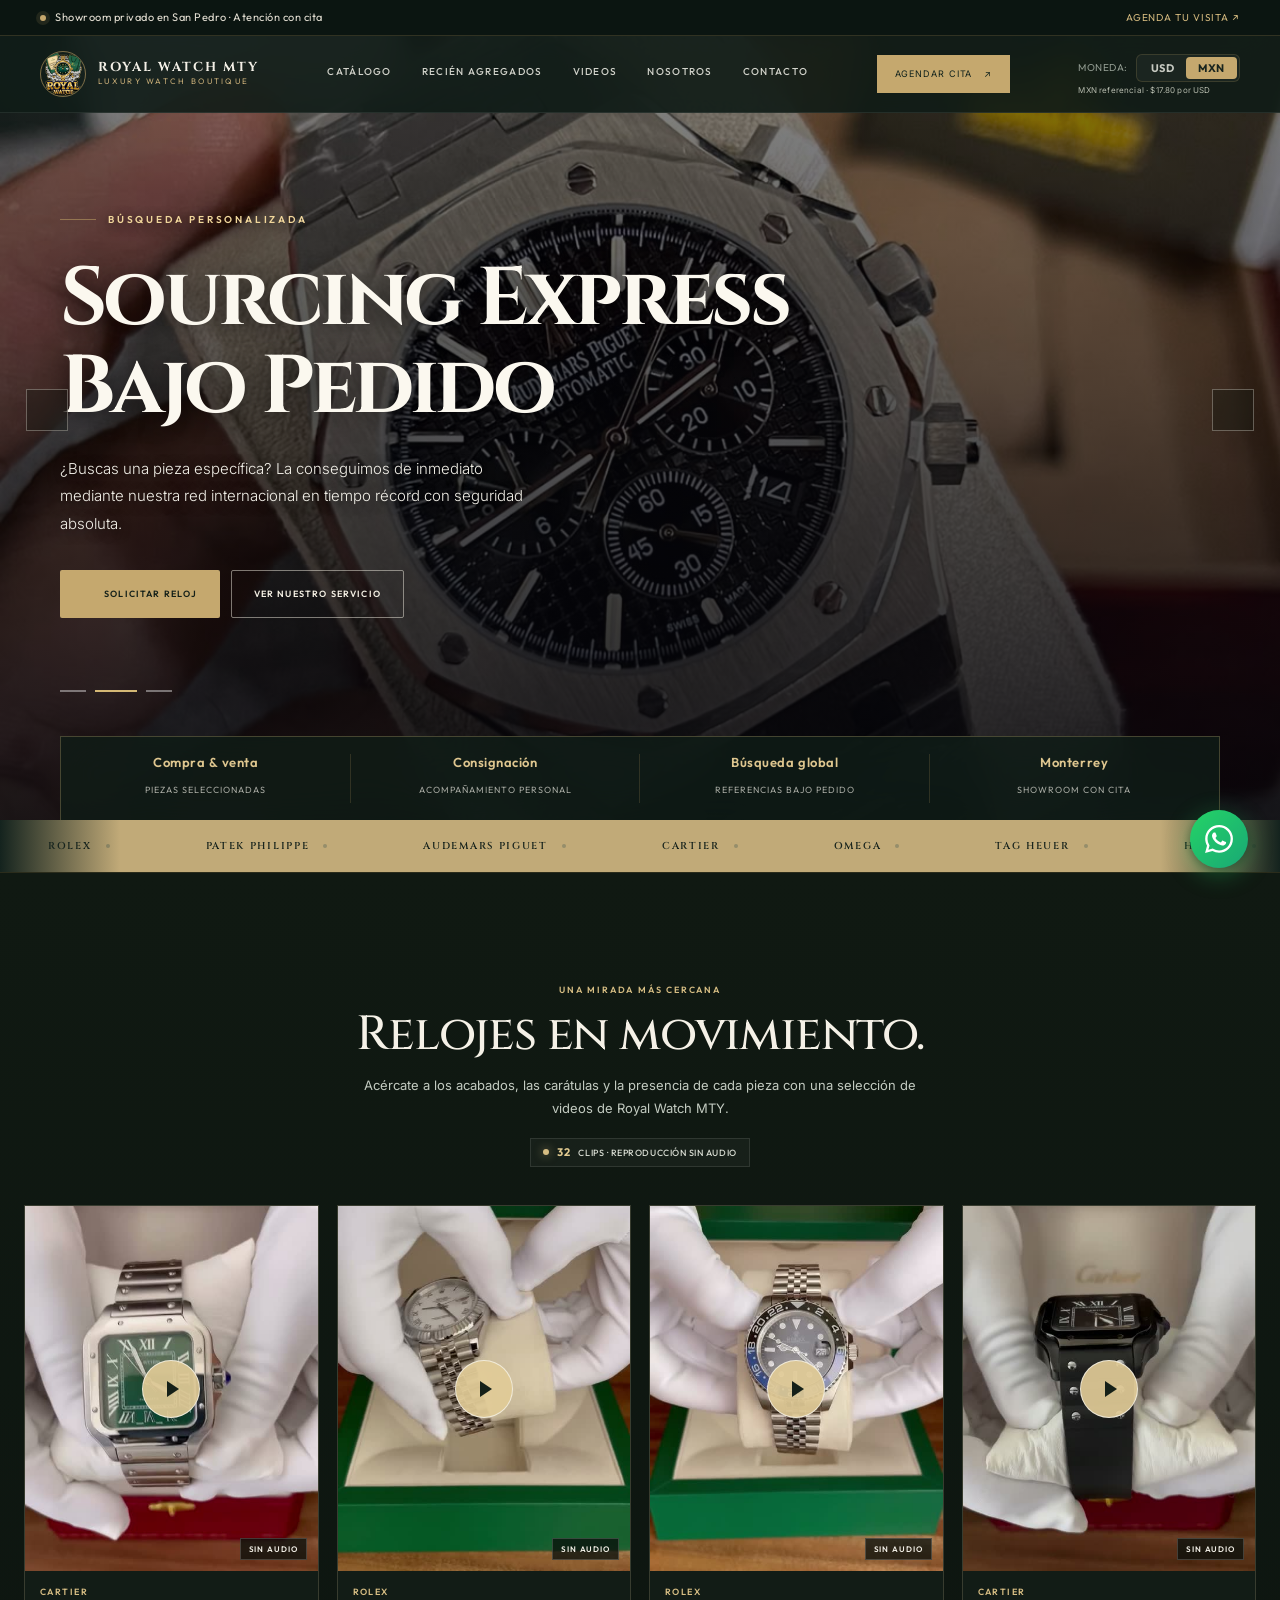
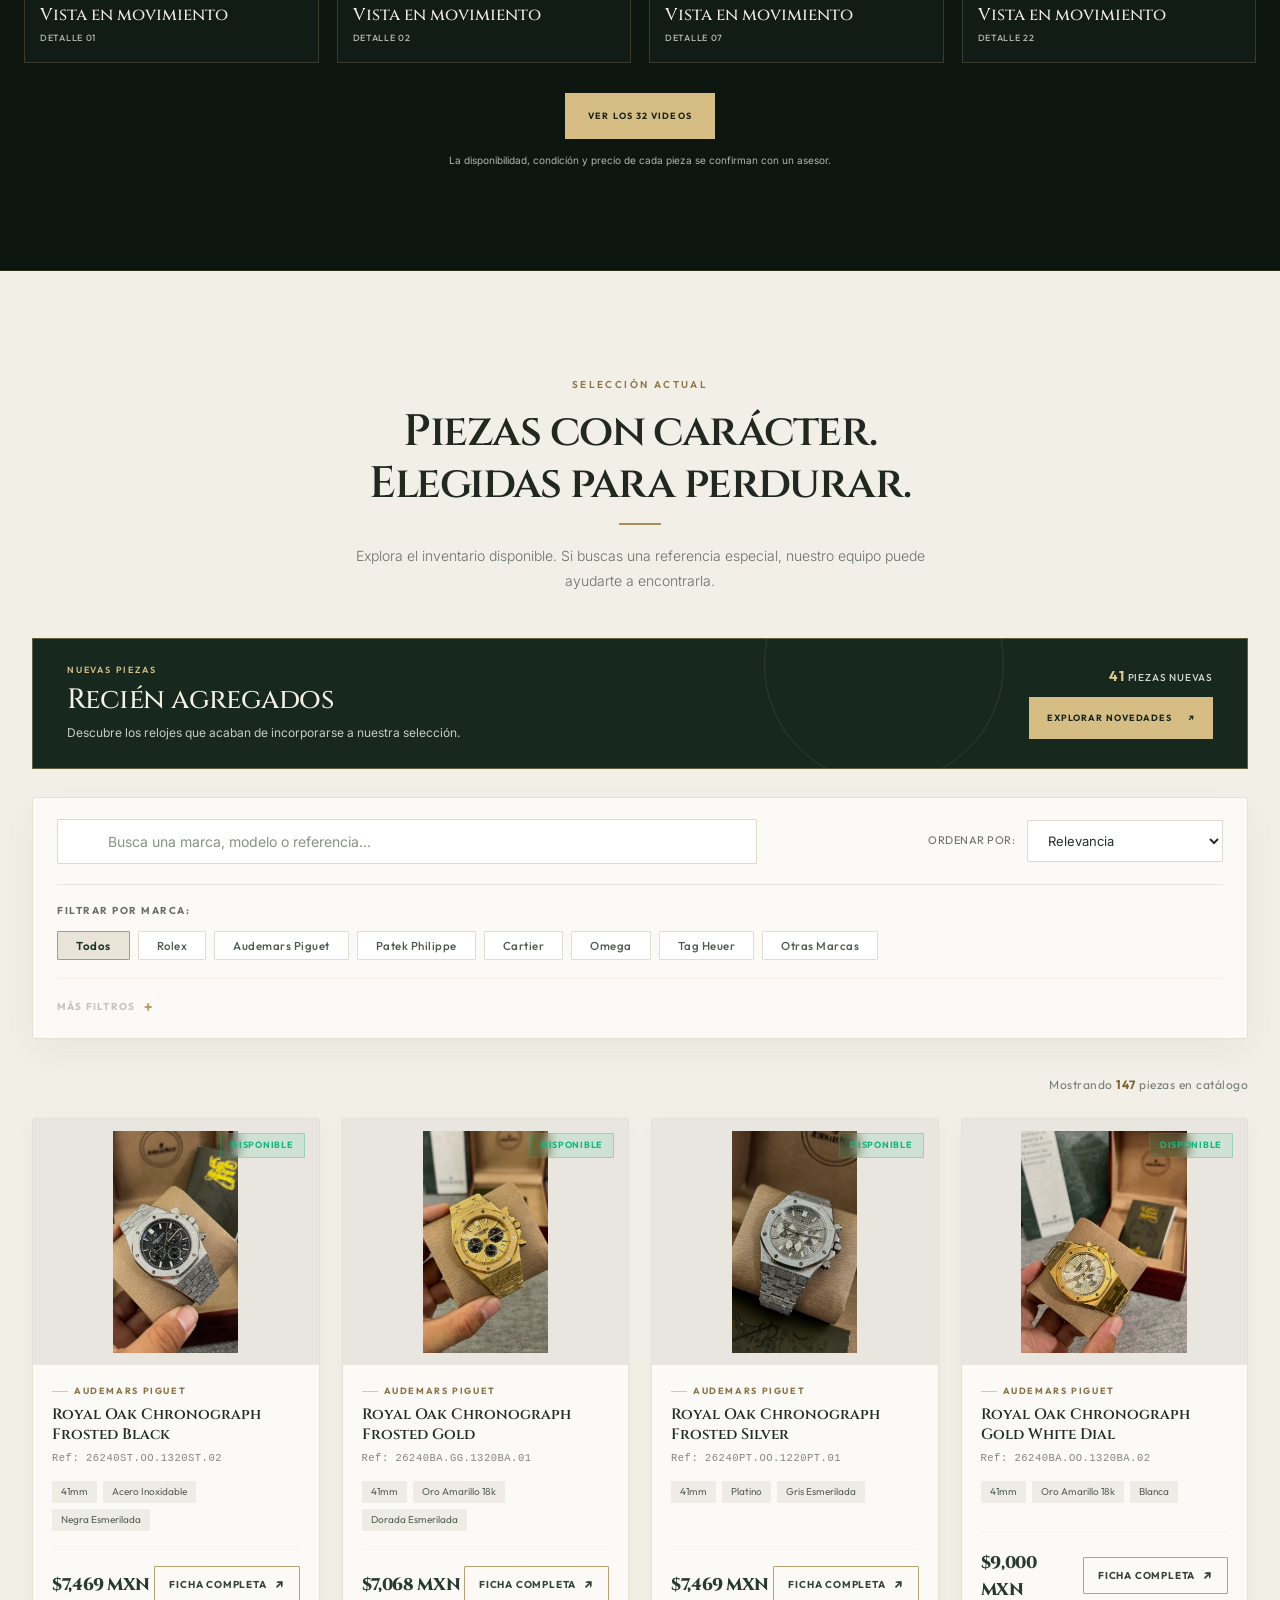
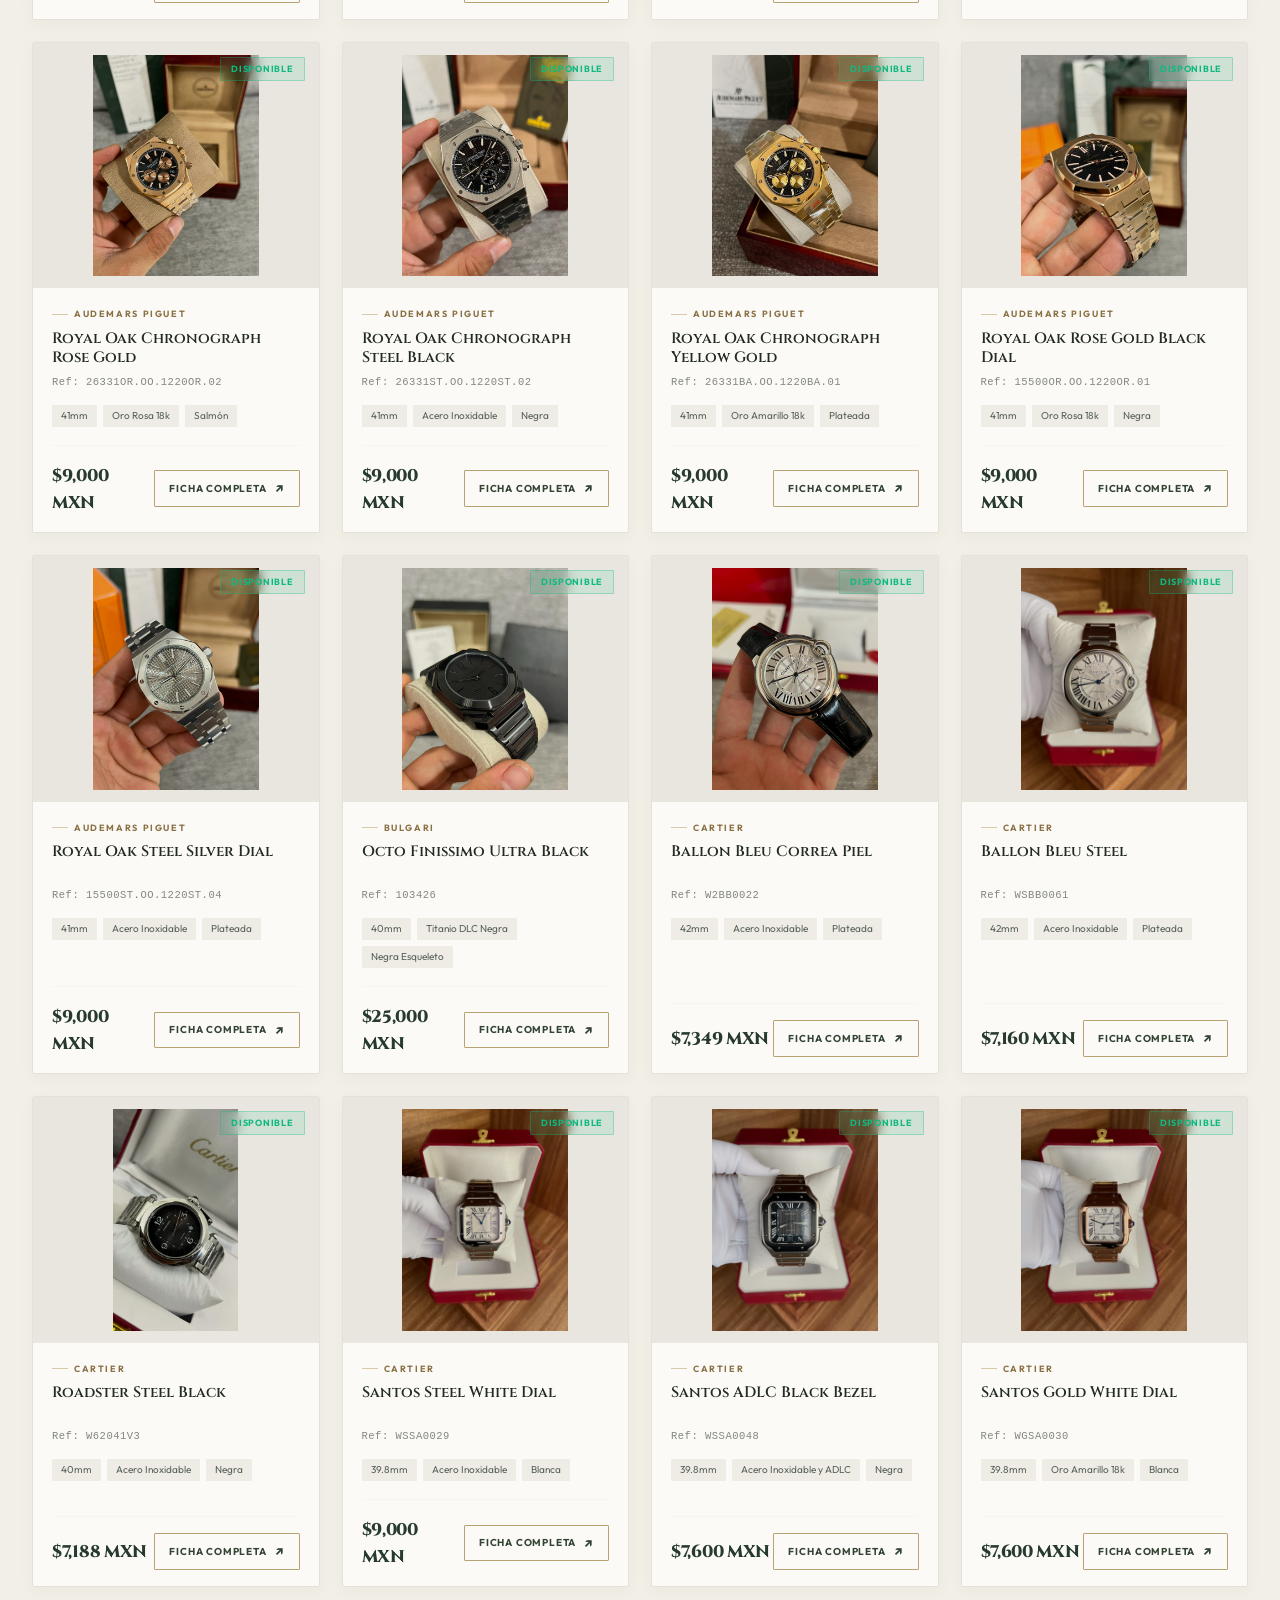
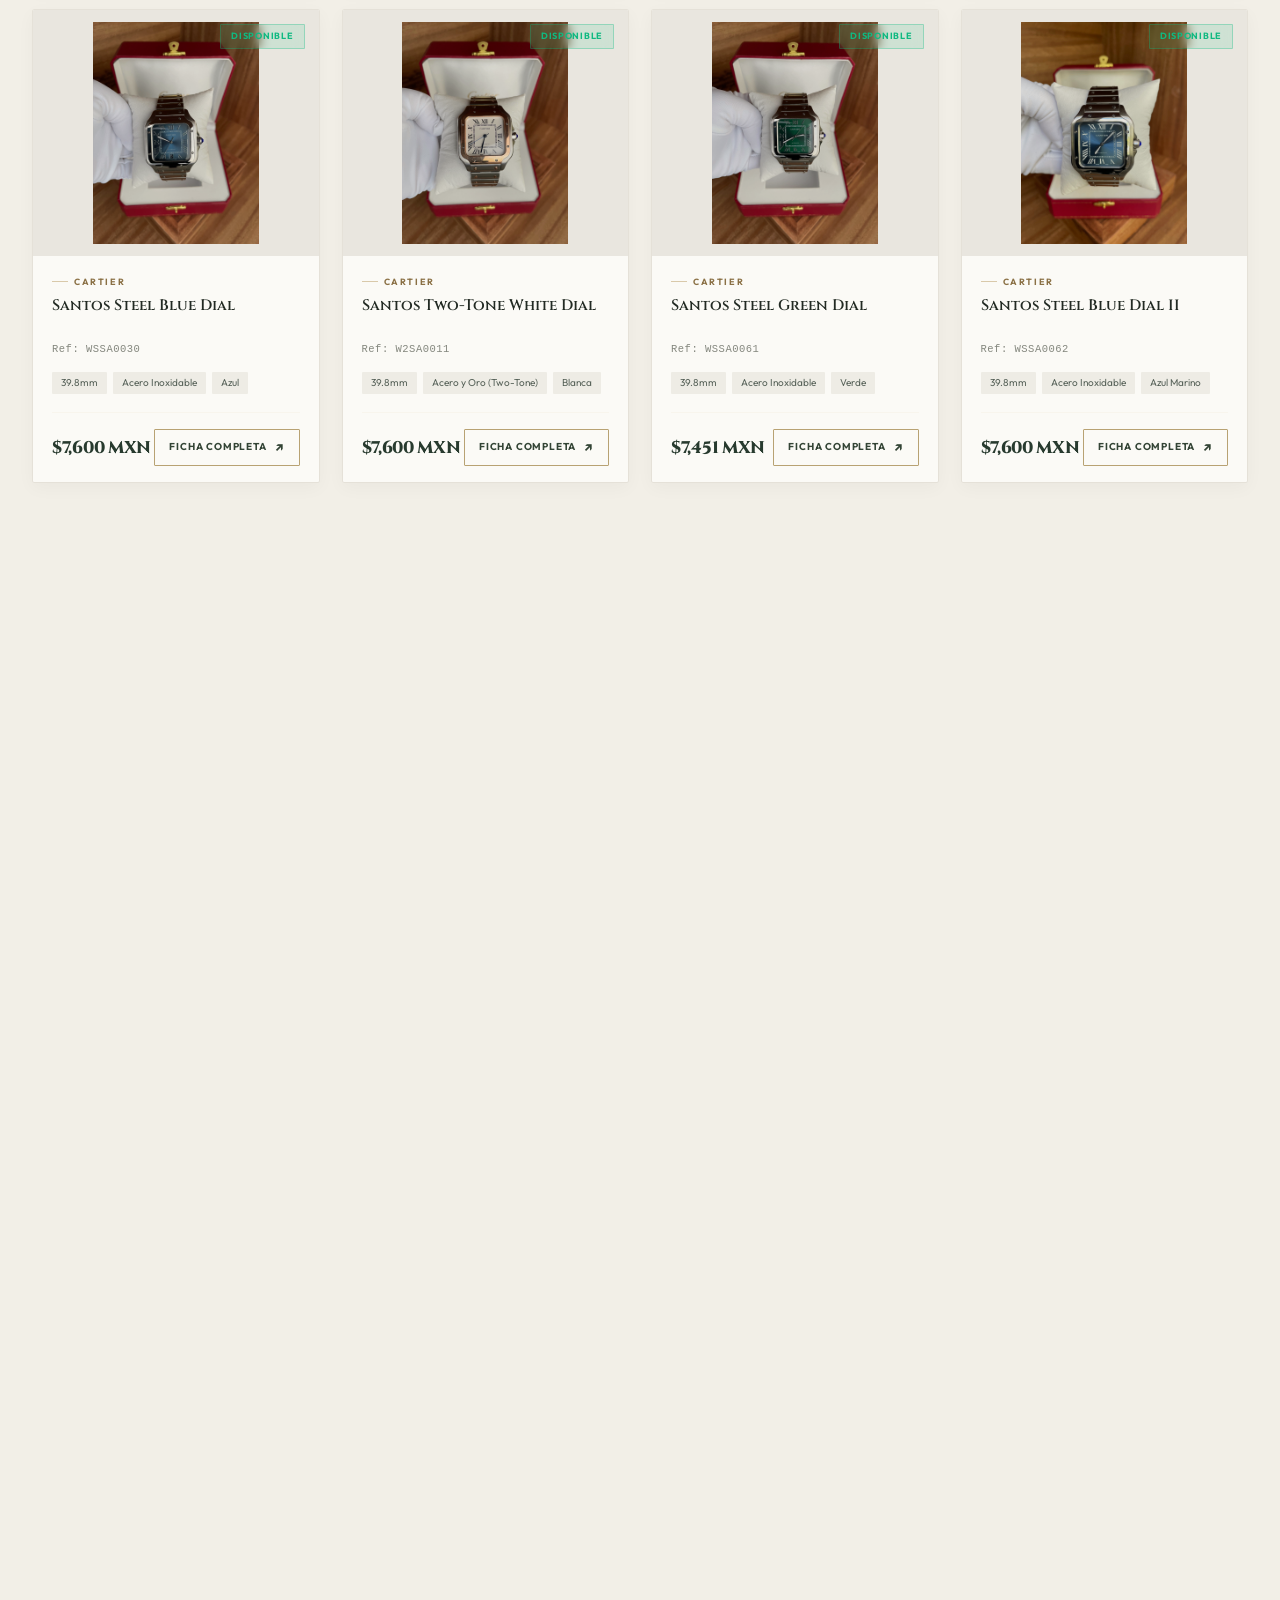
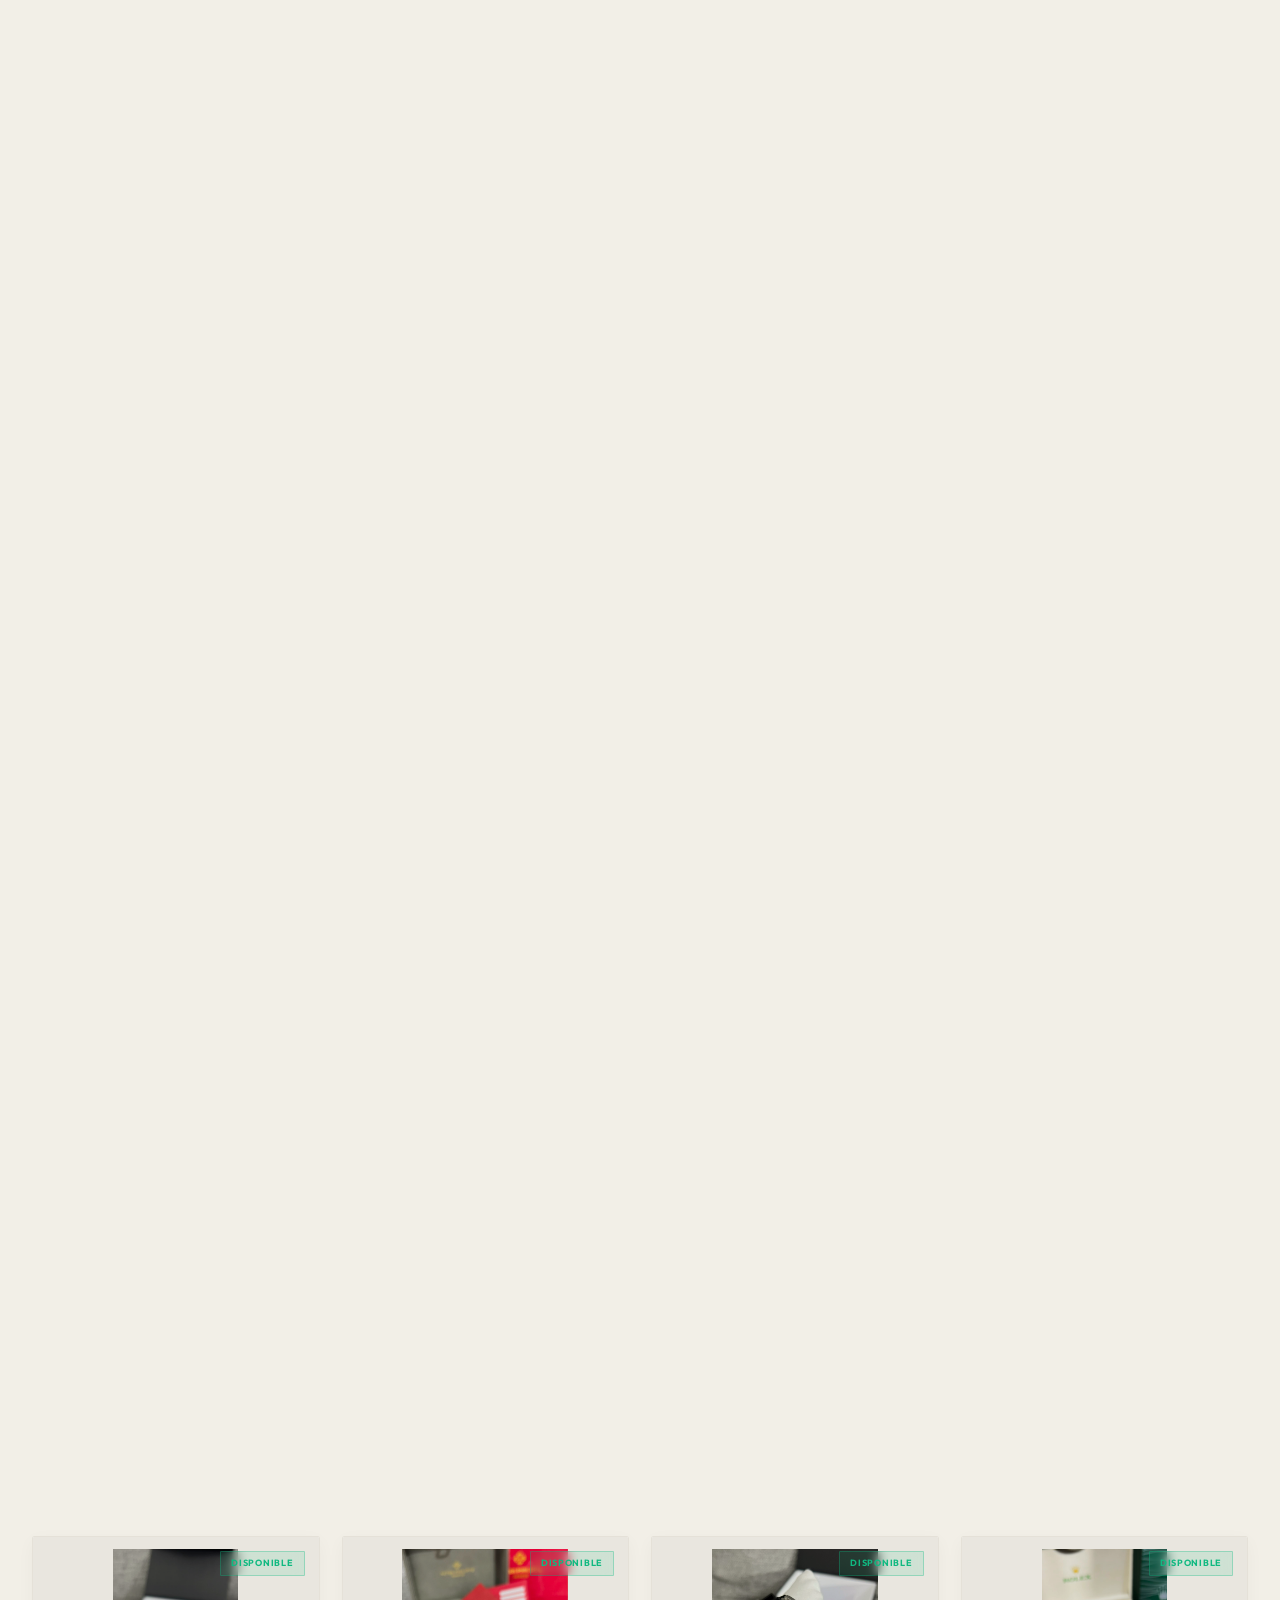
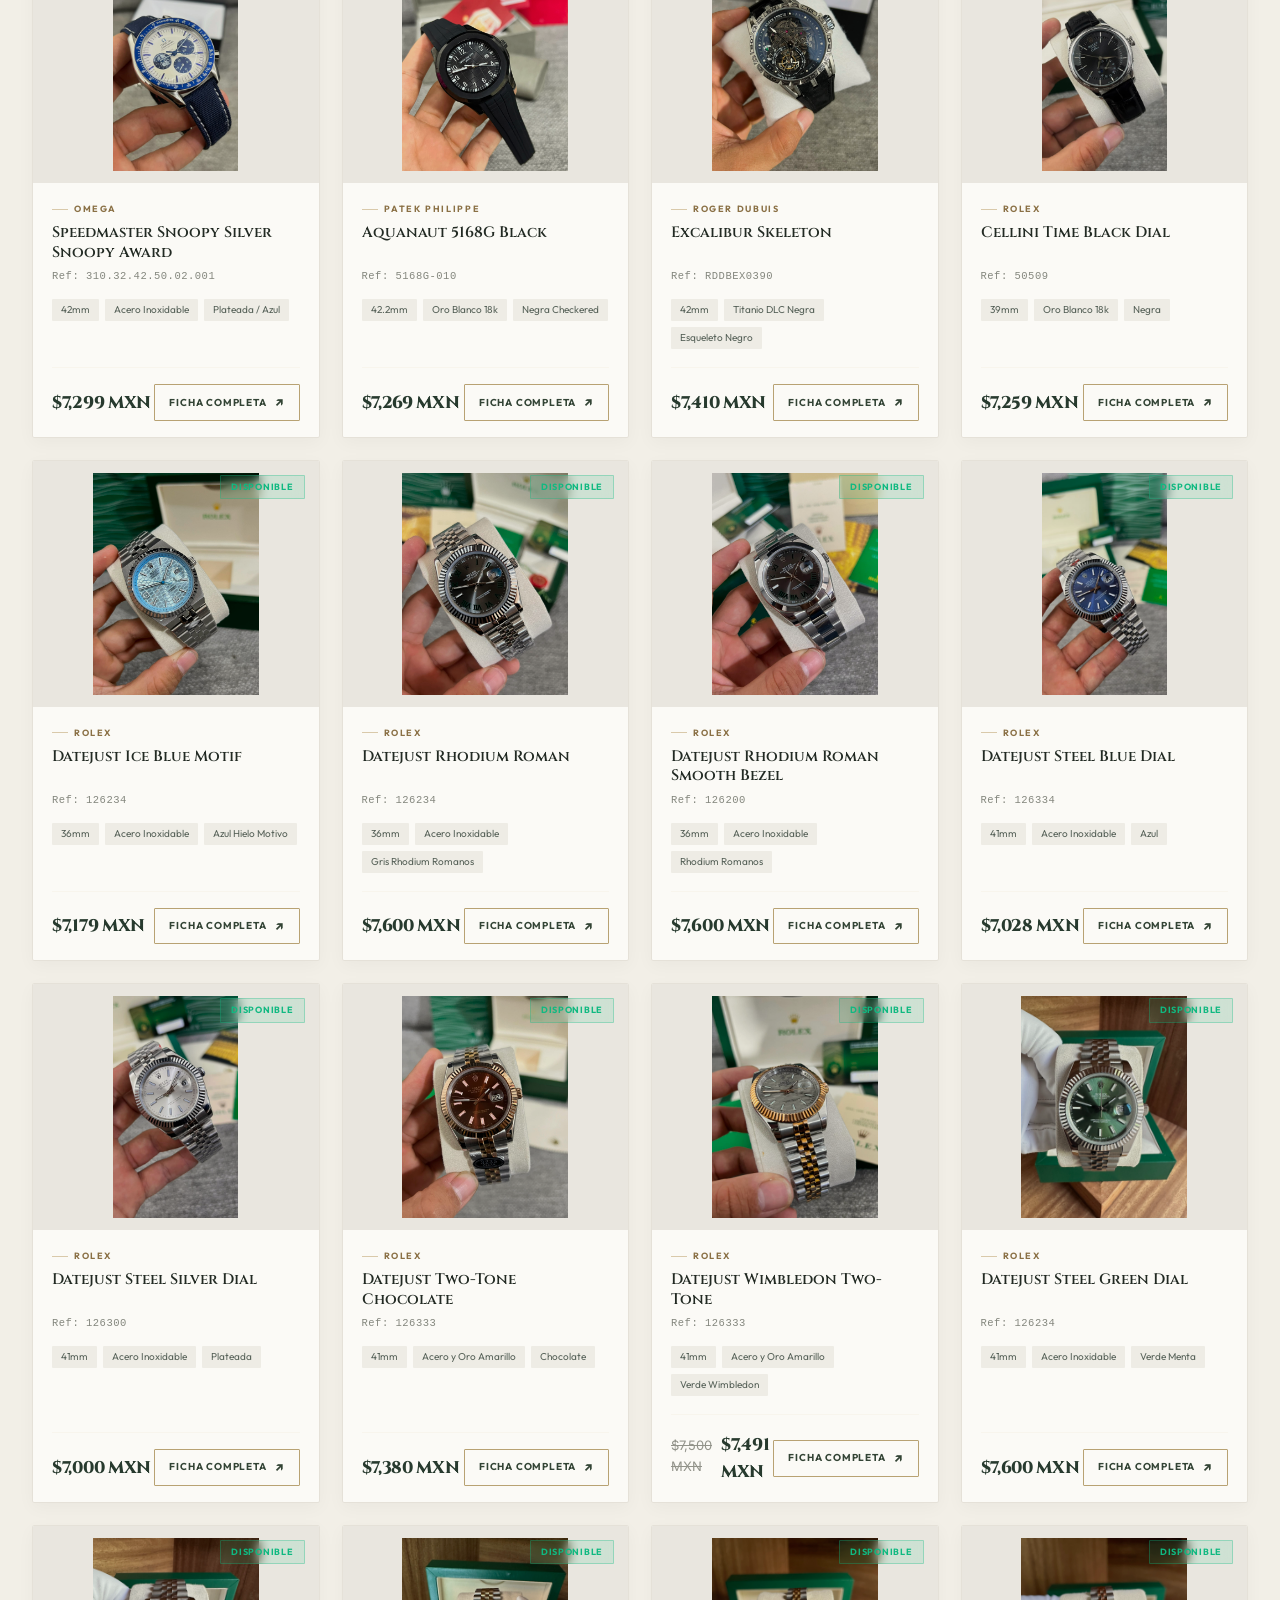
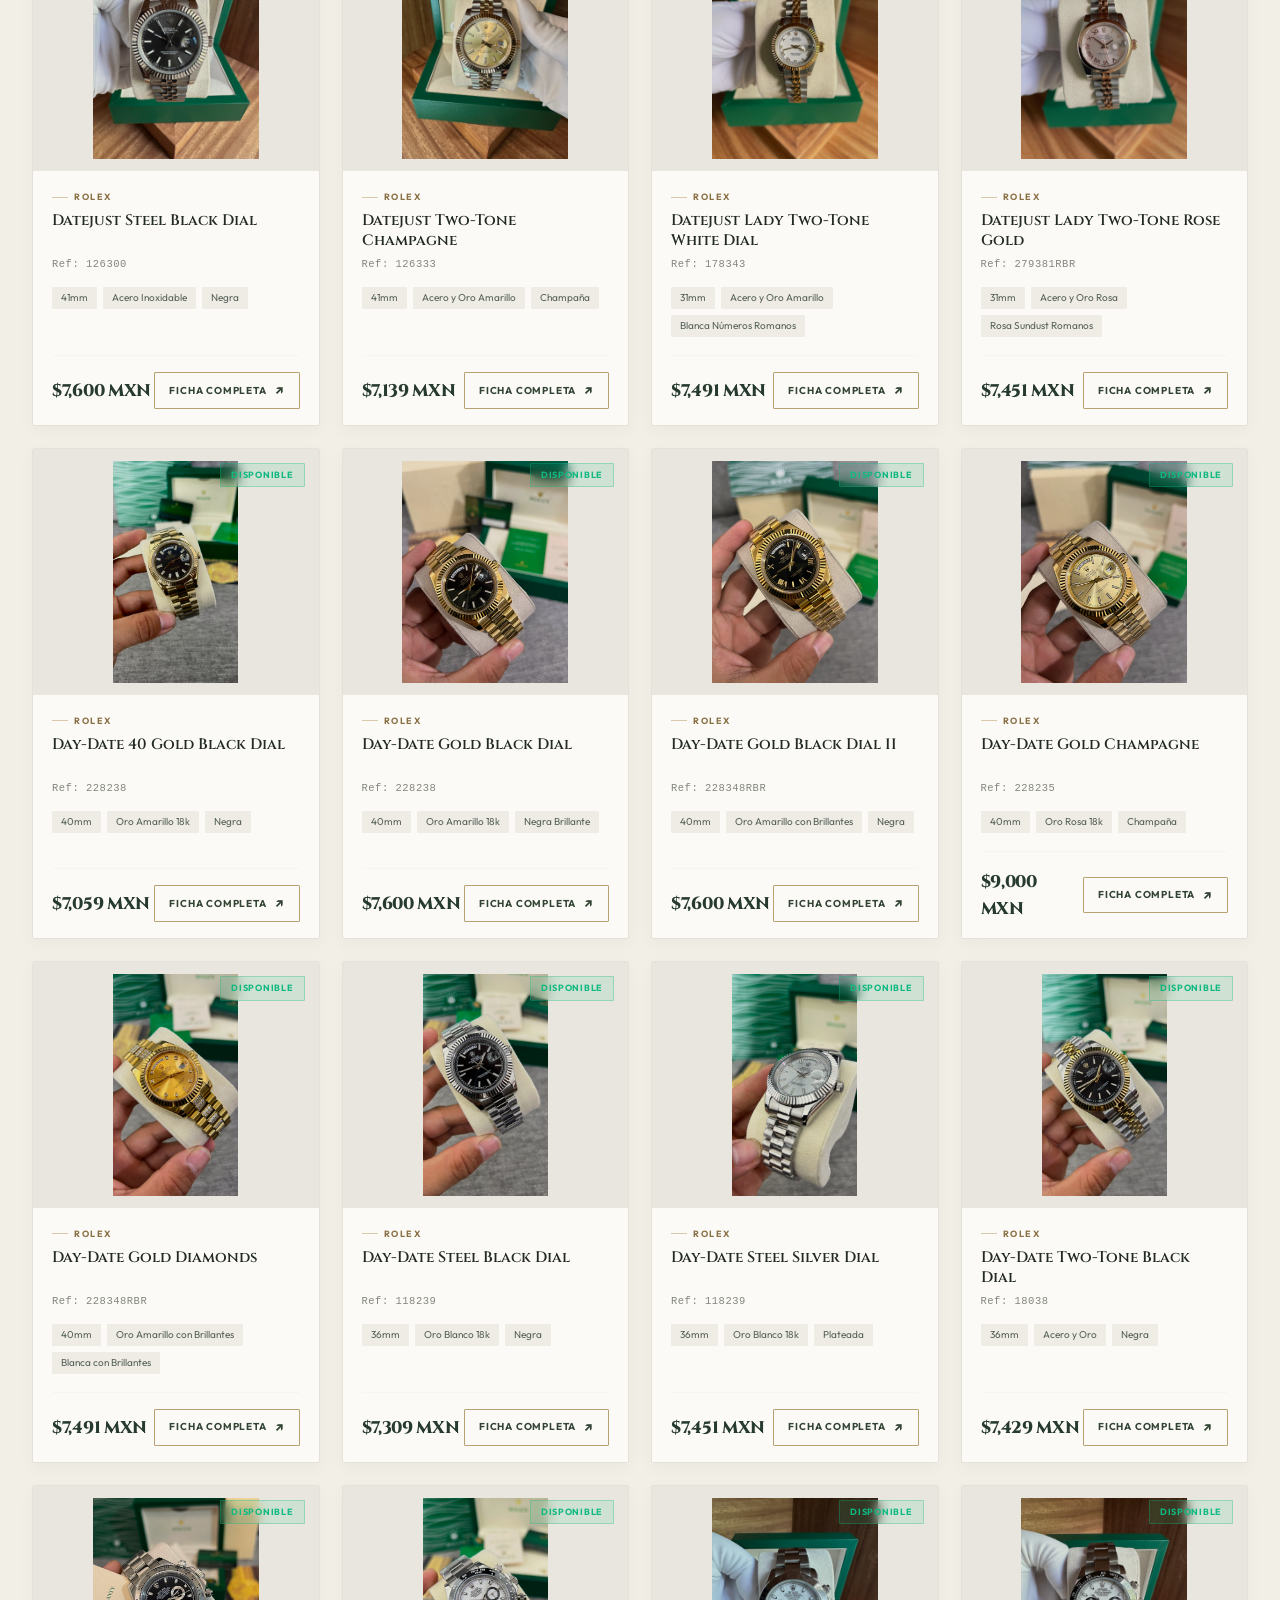
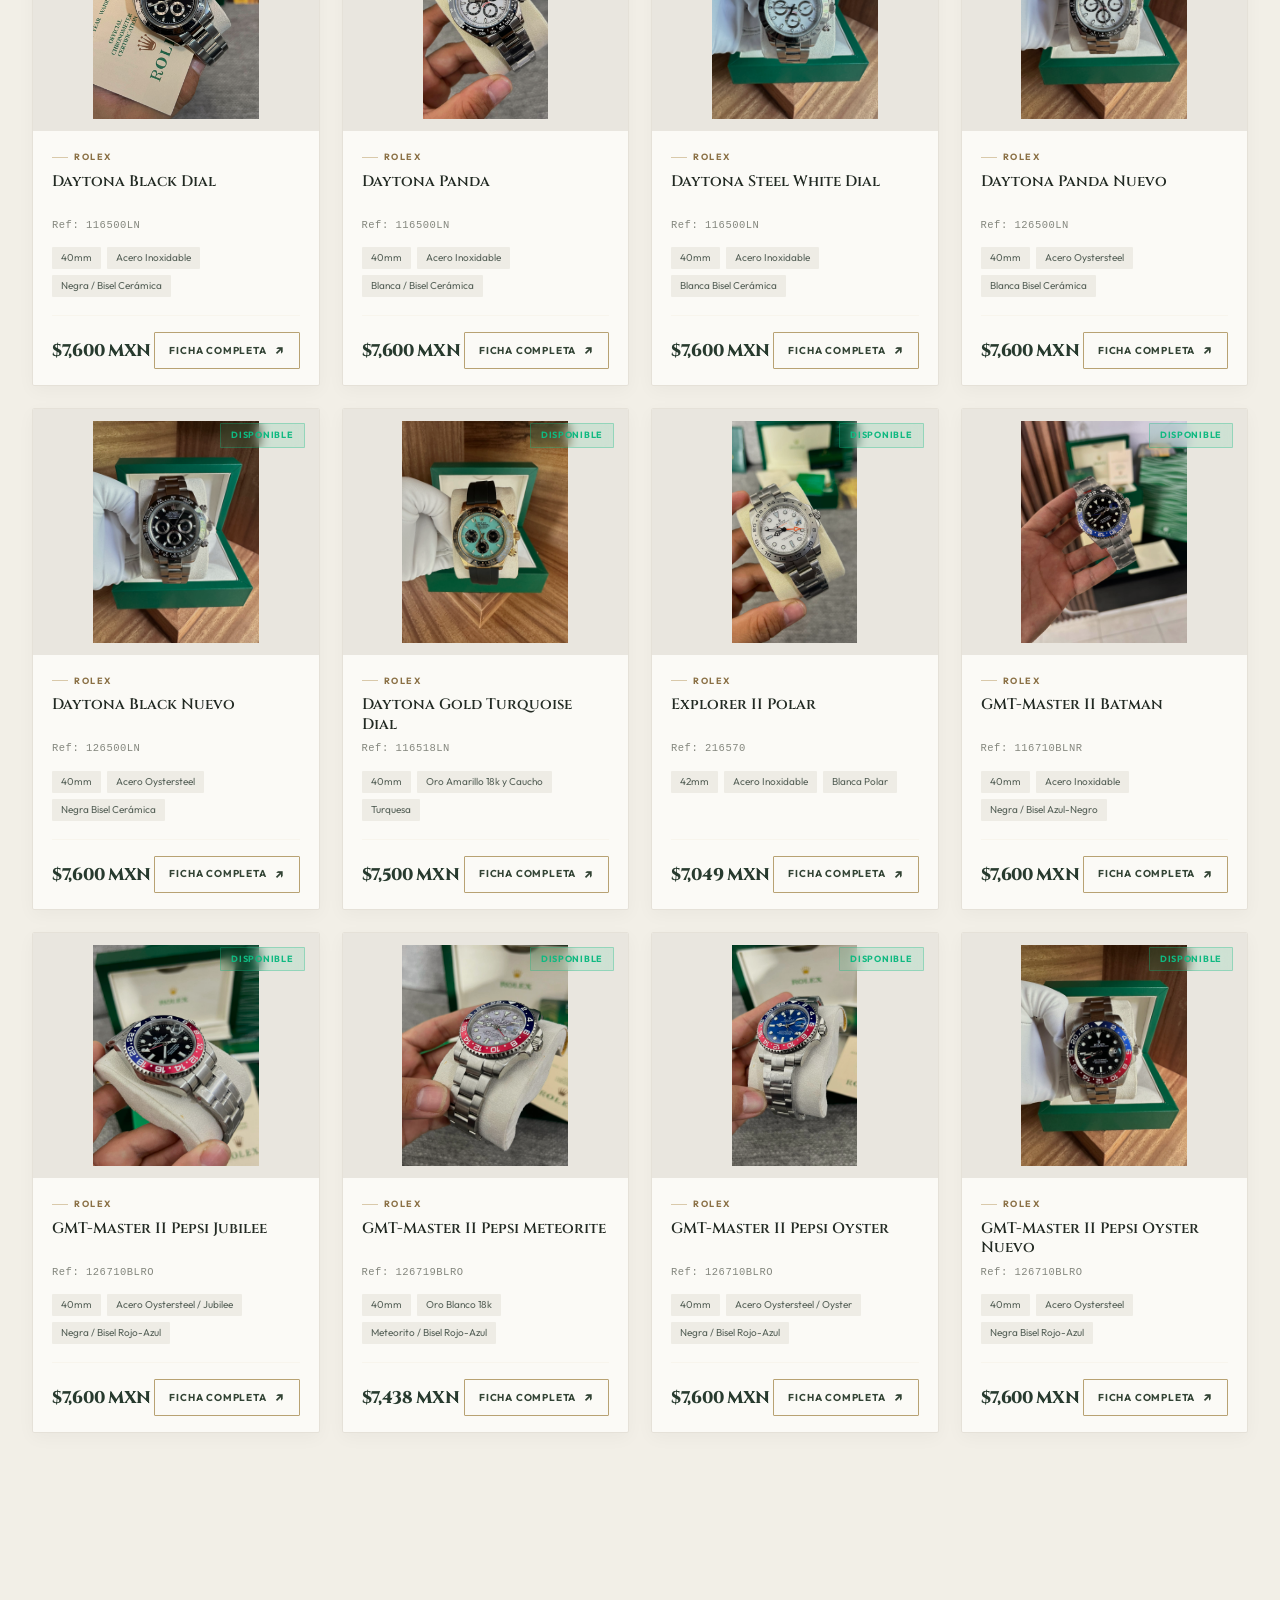
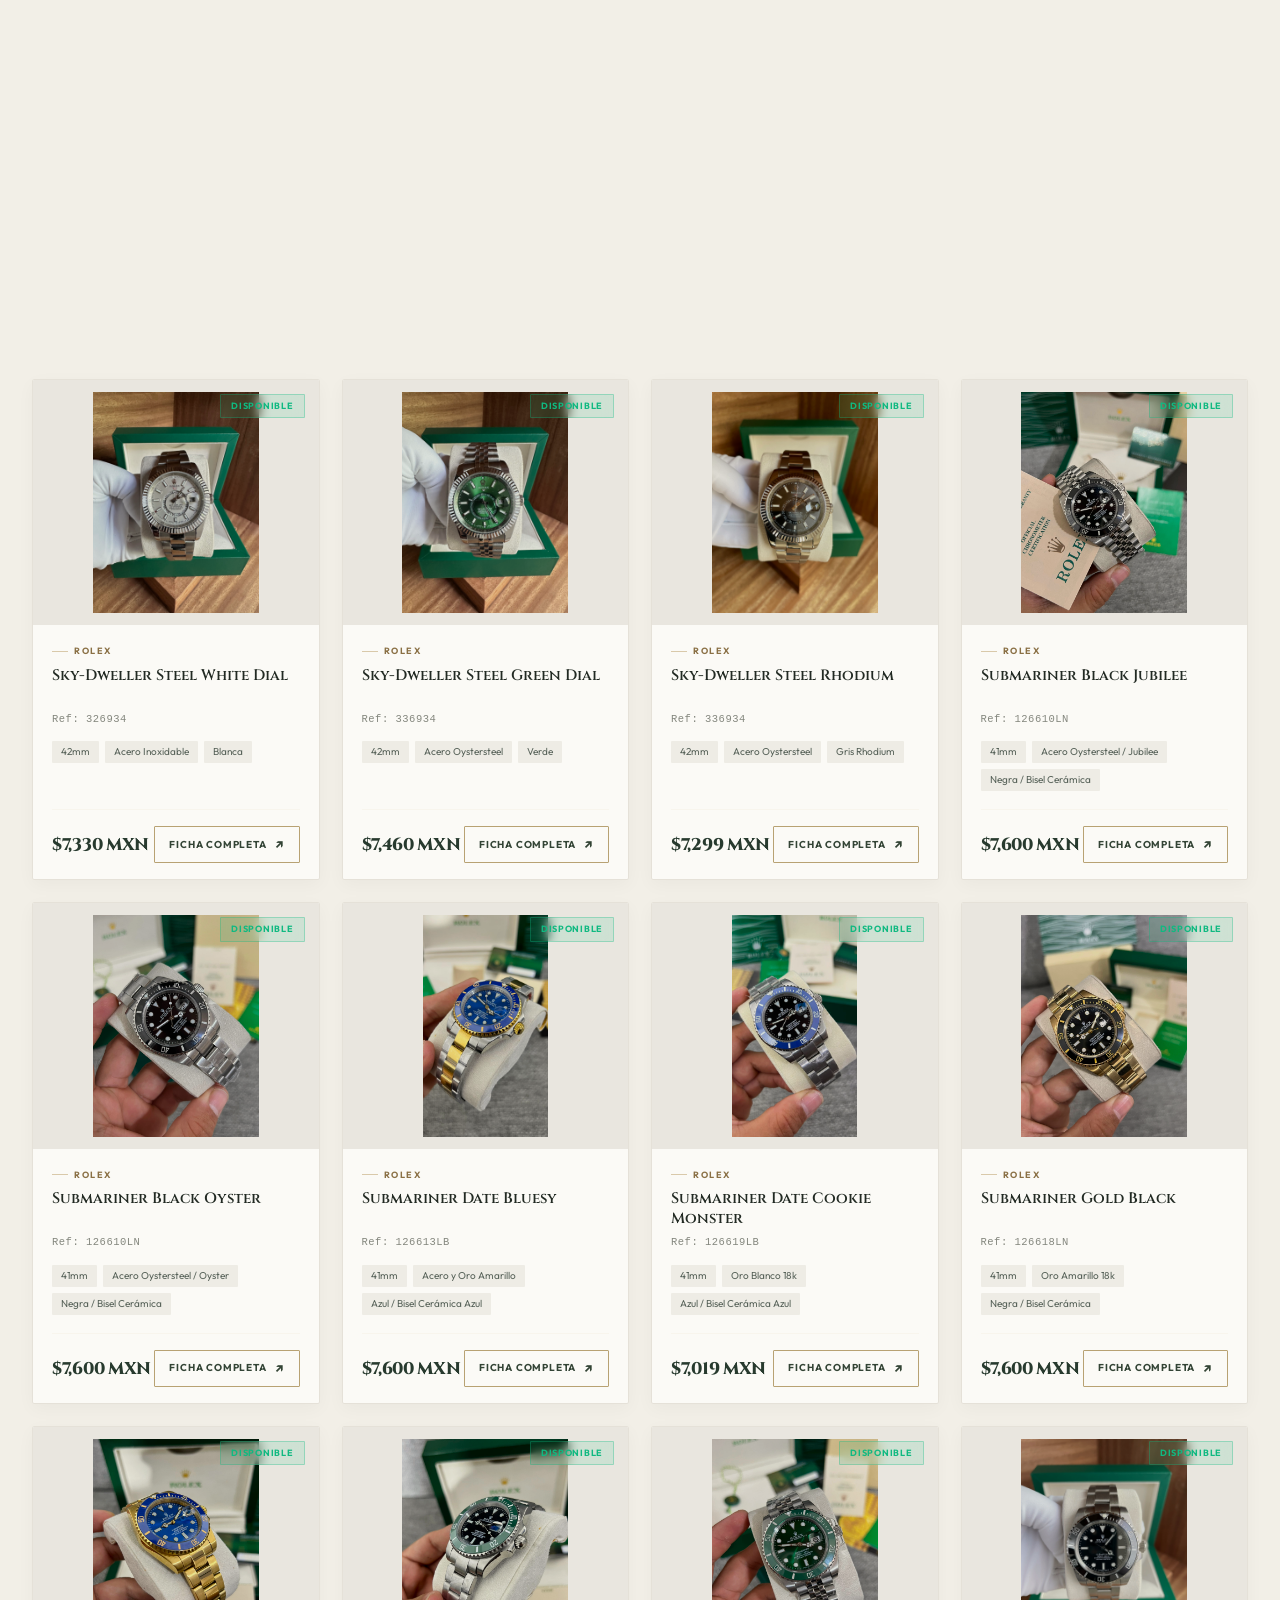
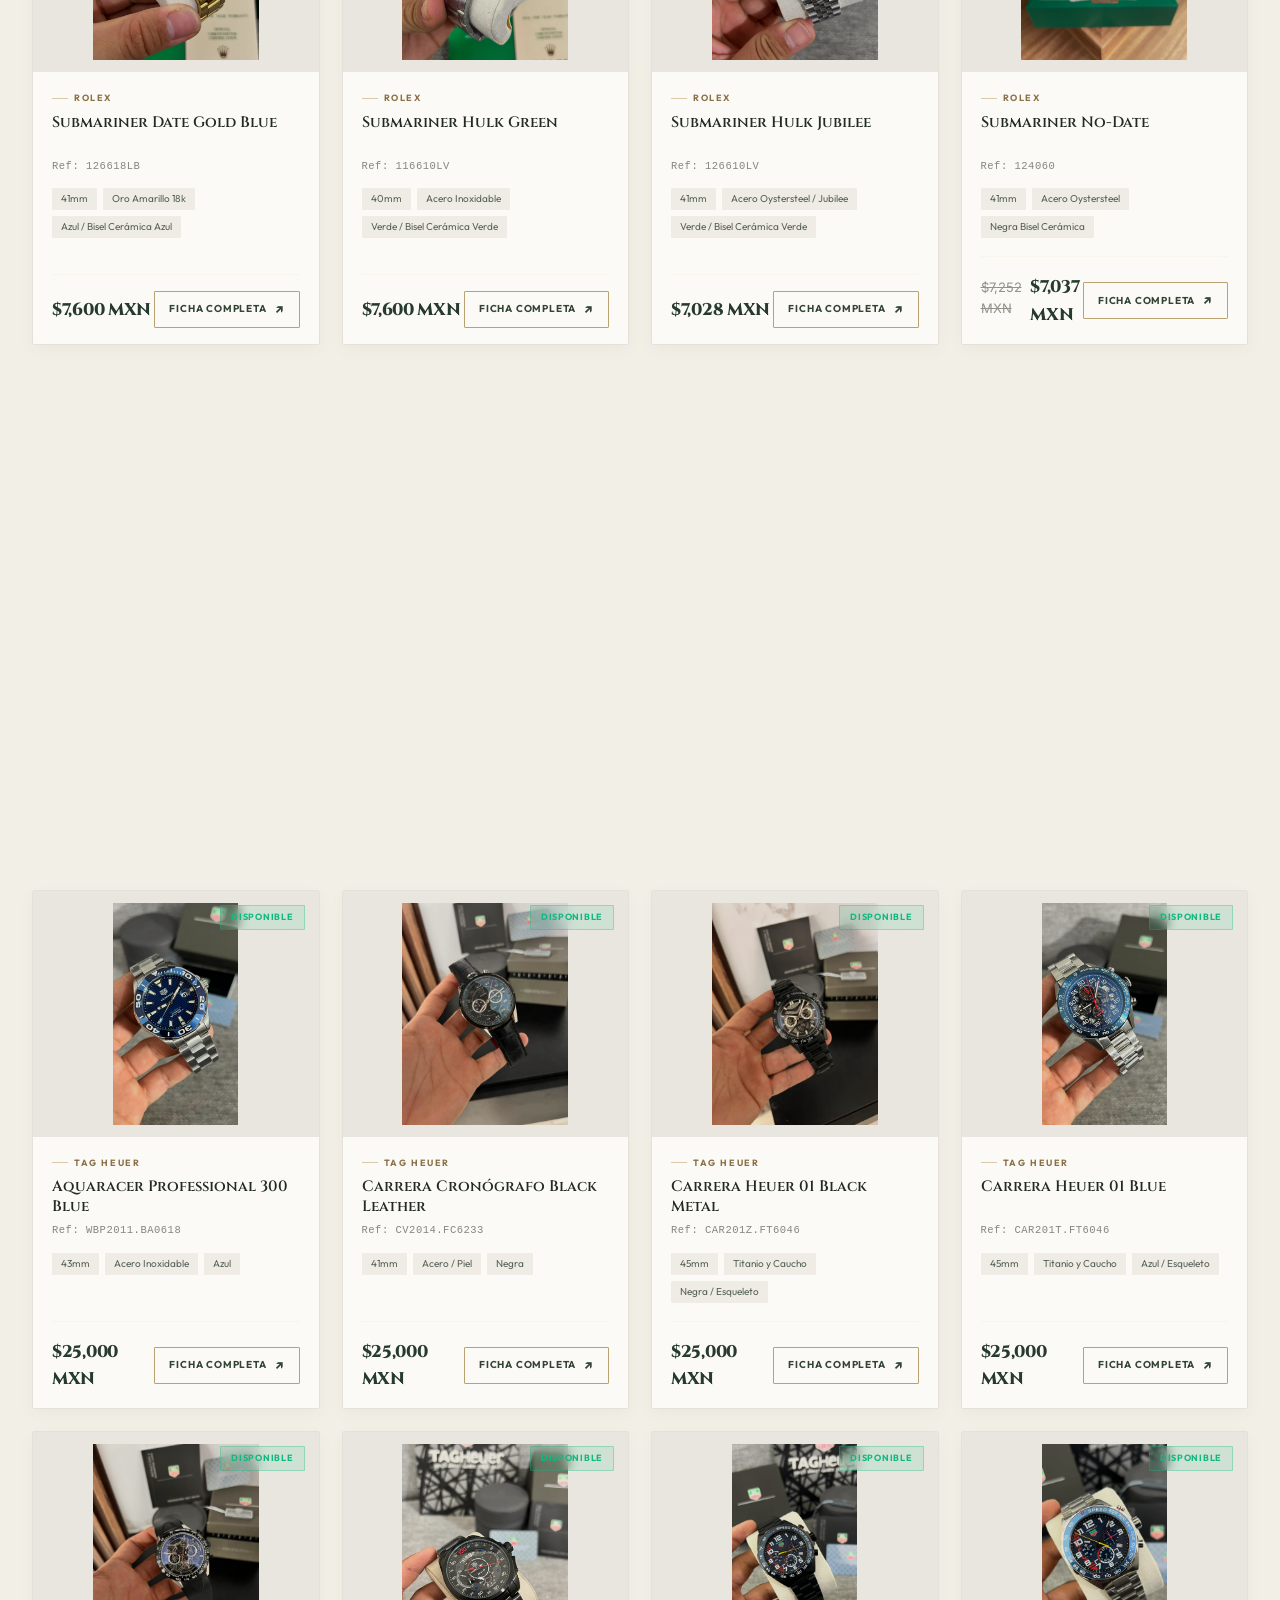
==== commit 21d34dff: "Add Full Set options and improve store navigation" ====
--- a/index.html
+++ b/index.html
@@ -38,9 +38,13 @@
                 </div>
             </a>
 
+            <button class="mobile-menu-toggle" id="mobile-menu-toggle" type="button" aria-label="Abrir menú principal" aria-expanded="false" aria-controls="store-nav"><i data-lucide="menu" aria-hidden="true"></i><span>Menú</span></button>
+
             <!-- Navigation Menu -->
-            <nav class="store-nav" aria-label="Navegación principal">
+            <nav class="store-nav" id="store-nav" aria-label="Navegación principal">
                 <a href="#catalogo" class="nav-link">Catálogo</a>
+                <a href="#nuevos" class="nav-link">Recién agregados</a>
+                <a href="#relojes-en-video" class="nav-link">Videos</a>
                 <a href="#nosotros" class="nav-link">Nosotros</a>
                 <a href="#contacto" class="nav-link">Contacto</a>
             </nav>
@@ -175,6 +179,23 @@
         </div>
     </div>
 
+    <!-- Silent watch video showcase -->
+    <section class="motion-section" id="relojes-en-video" aria-labelledby="motion-title">
+        <div class="motion-container">
+            <div class="motion-heading">
+                <span class="motion-kicker">Una mirada más cercana</span>
+                <h3 id="motion-title">Relojes en movimiento.</h3>
+                <p>Acércate a los acabados, las carátulas y la presencia de cada pieza con una selección de videos de Royal Watch MTY.</p>
+                <span class="motion-proof-pill"><span aria-hidden="true"></span><strong id="motion-video-count">32</strong> clips · reproducción sin audio</span>
+            </div>
+            <div class="motion-video-grid" id="motion-video-grid" aria-label="Videos de relojes"></div>
+            <div class="motion-more-wrap">
+                <button type="button" class="motion-more-button" id="motion-more-button" aria-expanded="false">Ver los 32 videos</button>
+                <p class="motion-footnote">La disponibilidad, condición y precio de cada pieza se confirman con un asesor.</p>
+            </div>
+        </div>
+    </section>
+
     <!-- Catalog Section -->
     <section class="catalog-section" id="catalogo">
         <div class="catalog-container">
@@ -185,7 +206,7 @@
                 <p class="section-subtitle">Explora el inventario disponible. Si buscas una referencia especial, nuestro equipo puede ayudarte a encontrarla.</p>
             </div>
 
-            <section class="recent-arrivals reveal" aria-labelledby="recent-arrivals-title">
+            <section class="recent-arrivals reveal" id="nuevos" aria-labelledby="recent-arrivals-title">
                 <div class="recent-arrivals-copy">
                     <span class="recent-arrivals-kicker">Nuevas piezas</span>
                     <h4 id="recent-arrivals-title">Recién agregados</h4>
@@ -285,22 +306,6 @@
         </div>
     </section>
 
-    <!-- Silent watch video showcase -->
-    <section class="motion-section" id="relojes-en-video" aria-labelledby="motion-title">
-        <div class="motion-container">
-            <div class="motion-heading">
-                <span class="motion-kicker">Una mirada más cercana</span>
-                <h3 id="motion-title">Relojes en movimiento.</h3>
-                <p>Acércate a los acabados, las carátulas y la presencia de cada pieza con una selección de videos de Royal Watch MTY.</p>
-                <span class="motion-proof-pill"><span aria-hidden="true"></span><strong id="motion-video-count">32</strong> clips · reproducción sin audio</span>
-            </div>
-            <div class="motion-video-grid" id="motion-video-grid" aria-label="Videos de relojes"></div>
-            <div class="motion-more-wrap">
-                <button type="button" class="motion-more-button" id="motion-more-button" aria-expanded="false">Ver los 32 videos</button>
-                <p class="motion-footnote">La disponibilidad, condición y precio de cada pieza se confirman con un asesor.</p>
-            </div>
-        </div>
-    </section>
     <!-- About Us Section -->
     <section class="about-section" id="nosotros">
         <div class="about-container">
--- a/store.css
+++ b/store.css
@@ -2896,4 +2896,33 @@
 }
 @media (prefers-reduced-motion: reduce) {
     .motion-video-card, .motion-play-button, .motion-more-button { transition: none; }
-}+}
+/* Compact accessible navigation for phones and smaller tablets */
+.mobile-menu-toggle { display: none; align-items: center; justify-content: center; gap: 7px; min-height: 40px; padding: 0 12px; border: 1px solid rgba(199,170,112,.42); color: #f3eddf; background: rgba(16,28,24,.96); font: 700 9px var(--font-sub); letter-spacing: .1em; text-transform: uppercase; cursor: pointer; }
+.mobile-menu-toggle svg { width: 16px; height: 16px; color: #d5bb7d; }
+.mobile-menu-toggle:focus-visible { outline: 2px solid #d5bb7d; outline-offset: 3px; }
+@media (max-width: 900px) {
+    .header-container { position: relative; }
+    .mobile-menu-toggle { display: inline-flex; }
+    .store-nav { display: none; position: absolute; z-index: 20; top: calc(100% + 1px); right: 14px; left: 14px; flex-direction: column; align-items: stretch; gap: 0; padding: 7px; border: 1px solid rgba(199,170,112,.28); background: rgba(13,23,18,.98); box-shadow: 0 20px 45px rgba(0,0,0,.3); backdrop-filter: blur(18px); }
+    .store-nav.is-open { display: flex; }
+    .store-nav .nav-link { padding: 14px 12px; border-bottom: 1px solid rgba(255,255,255,.08); color: #f0eee6; font-size: 10px; letter-spacing: .12em; }
+    .store-nav .nav-link:last-child { border-bottom: 0; }
+    .store-nav .nav-link::after { display: none; }
+}
+@media (max-width: 500px) { .mobile-menu-toggle { min-height: 37px; padding: 0 9px; gap: 5px; } .mobile-menu-toggle span { font-size: 8px; } }
+/* Keep the hero copy clear over high-contrast watch photography. */
+.hero-title { color: #fbf8ef; -webkit-text-fill-color: #fbf8ef; text-shadow: 0 4px 24px rgba(0,0,0,.54); }
+.hero-title em { color: #e2cb91; -webkit-text-fill-color: #e2cb91; }
+.hero-subtitle { color: #f3f1e9; text-shadow: 0 2px 14px rgba(0,0,0,.62); }
+.hero-tagline { color: #f0d69b; text-shadow: 0 2px 12px rgba(0,0,0,.75); }
+@media (max-width: 500px) {
+    .header-container { gap: 8px; padding-inline: 12px; }
+    .store-logo { flex: 0 1 auto; min-width: 0; gap: 7px; }
+    .logo-img { width: 38px; height: 38px; }
+    .logo-text h1 { font-size: 10px; letter-spacing: 1px; }
+    .logo-text span { font-size: 7px; letter-spacing: 1px; }
+    .header-settings { flex: 0 0 auto; margin-left: auto; }
+    .currency-toggle-wrapper { gap: 4px; }
+    .currency-btn { padding: 4px 6px; font-size: 8px; }
+}
